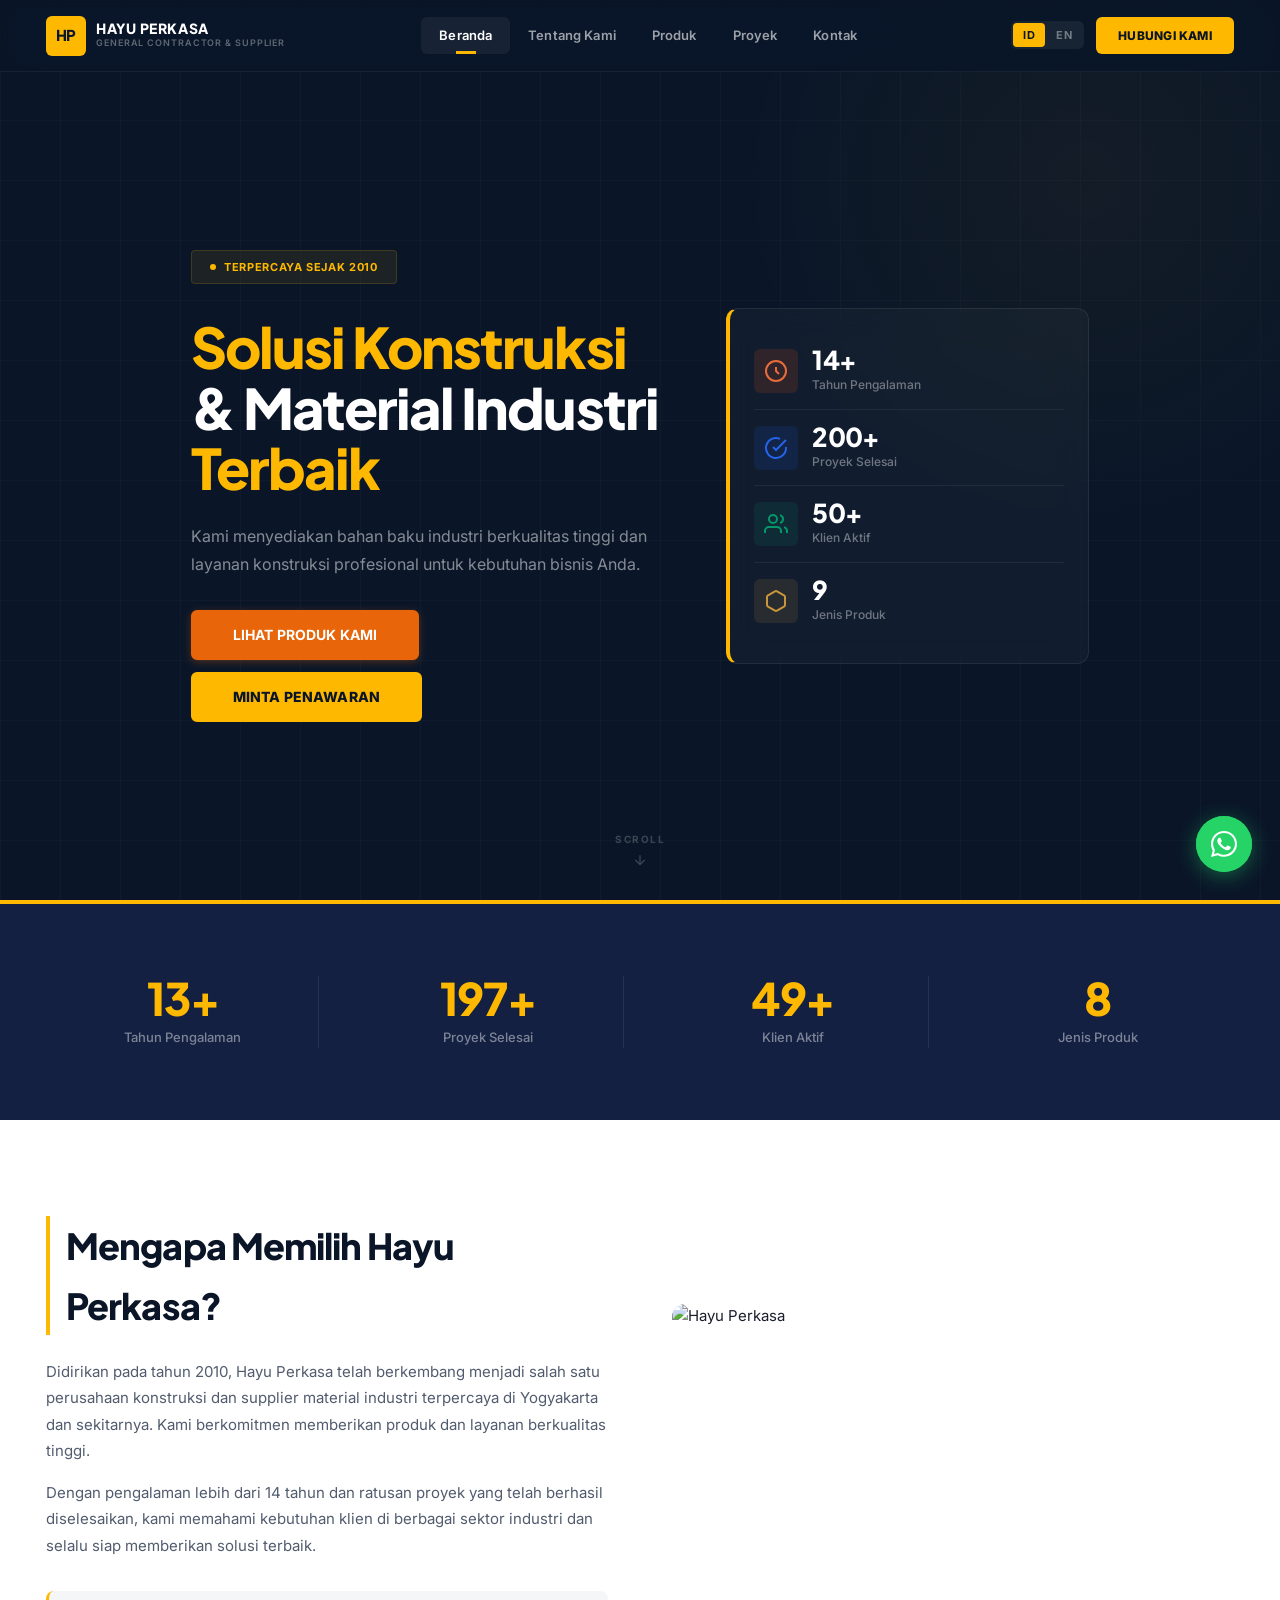
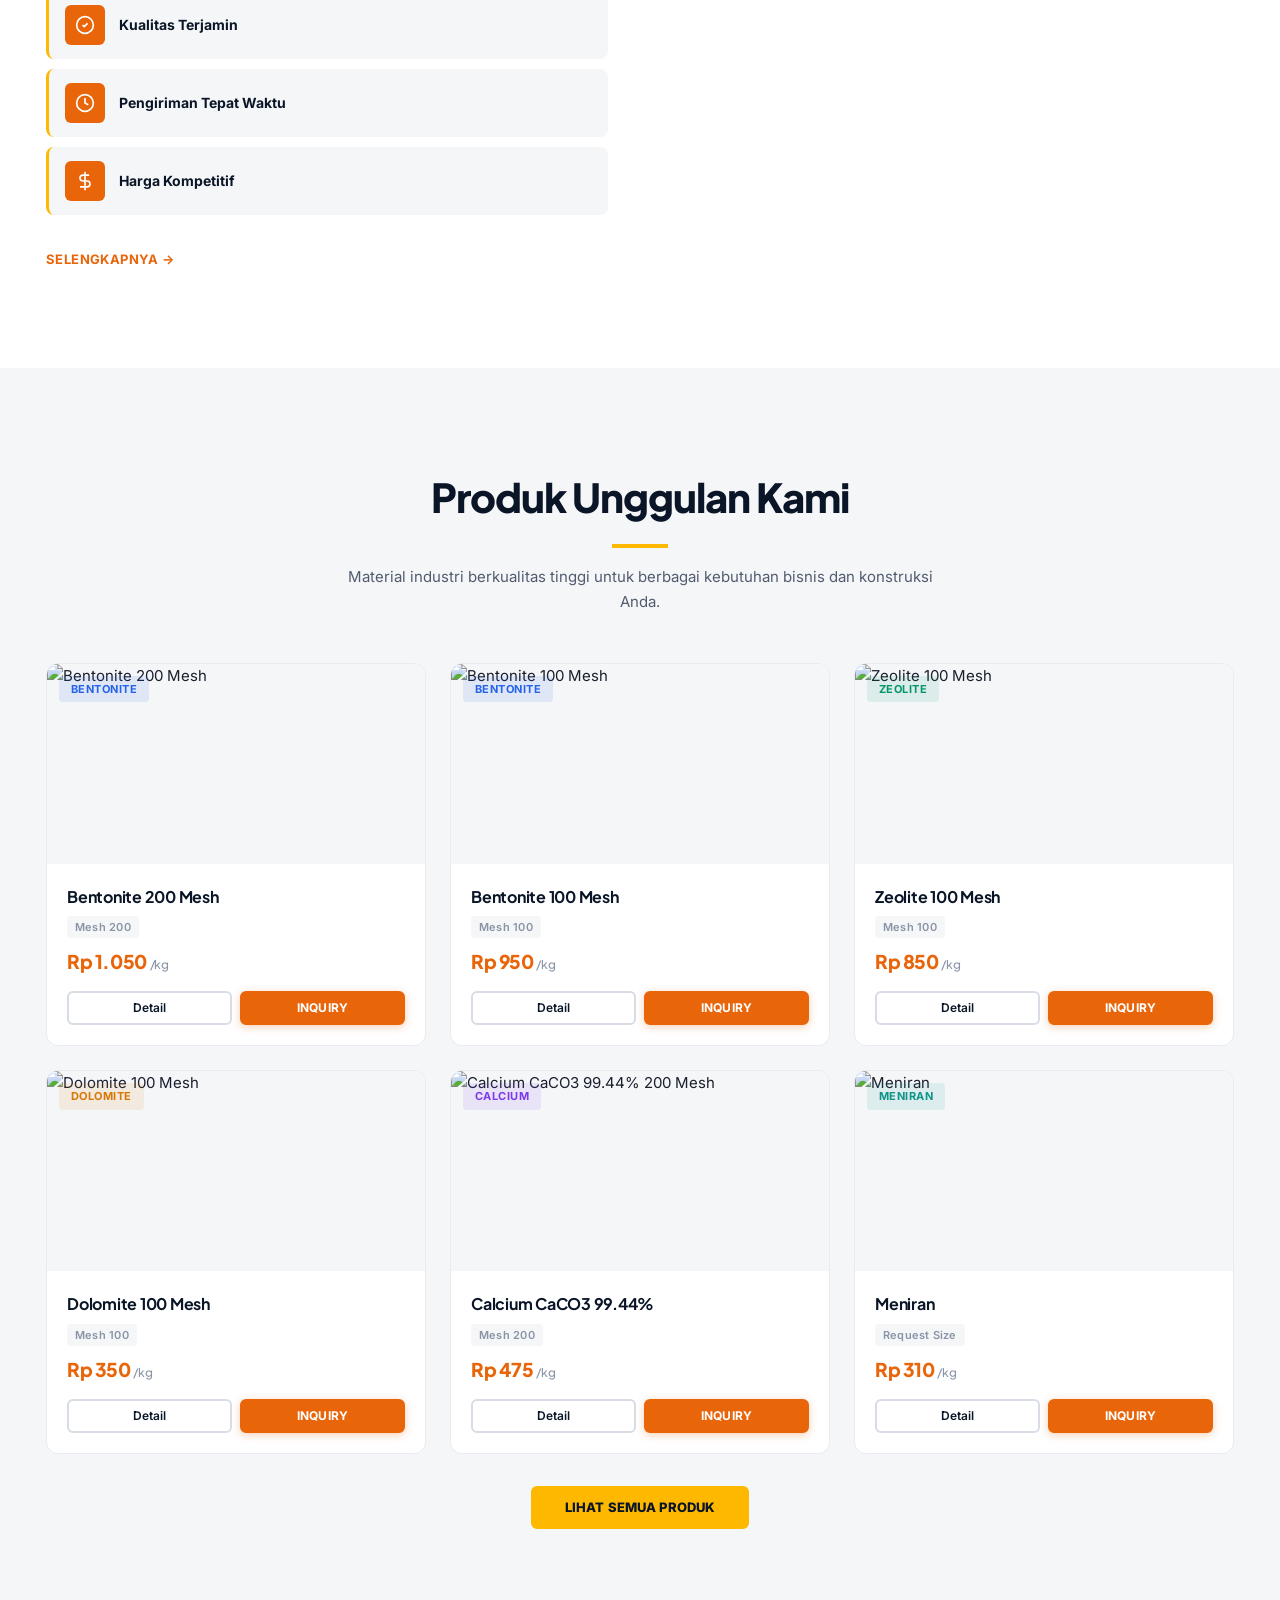
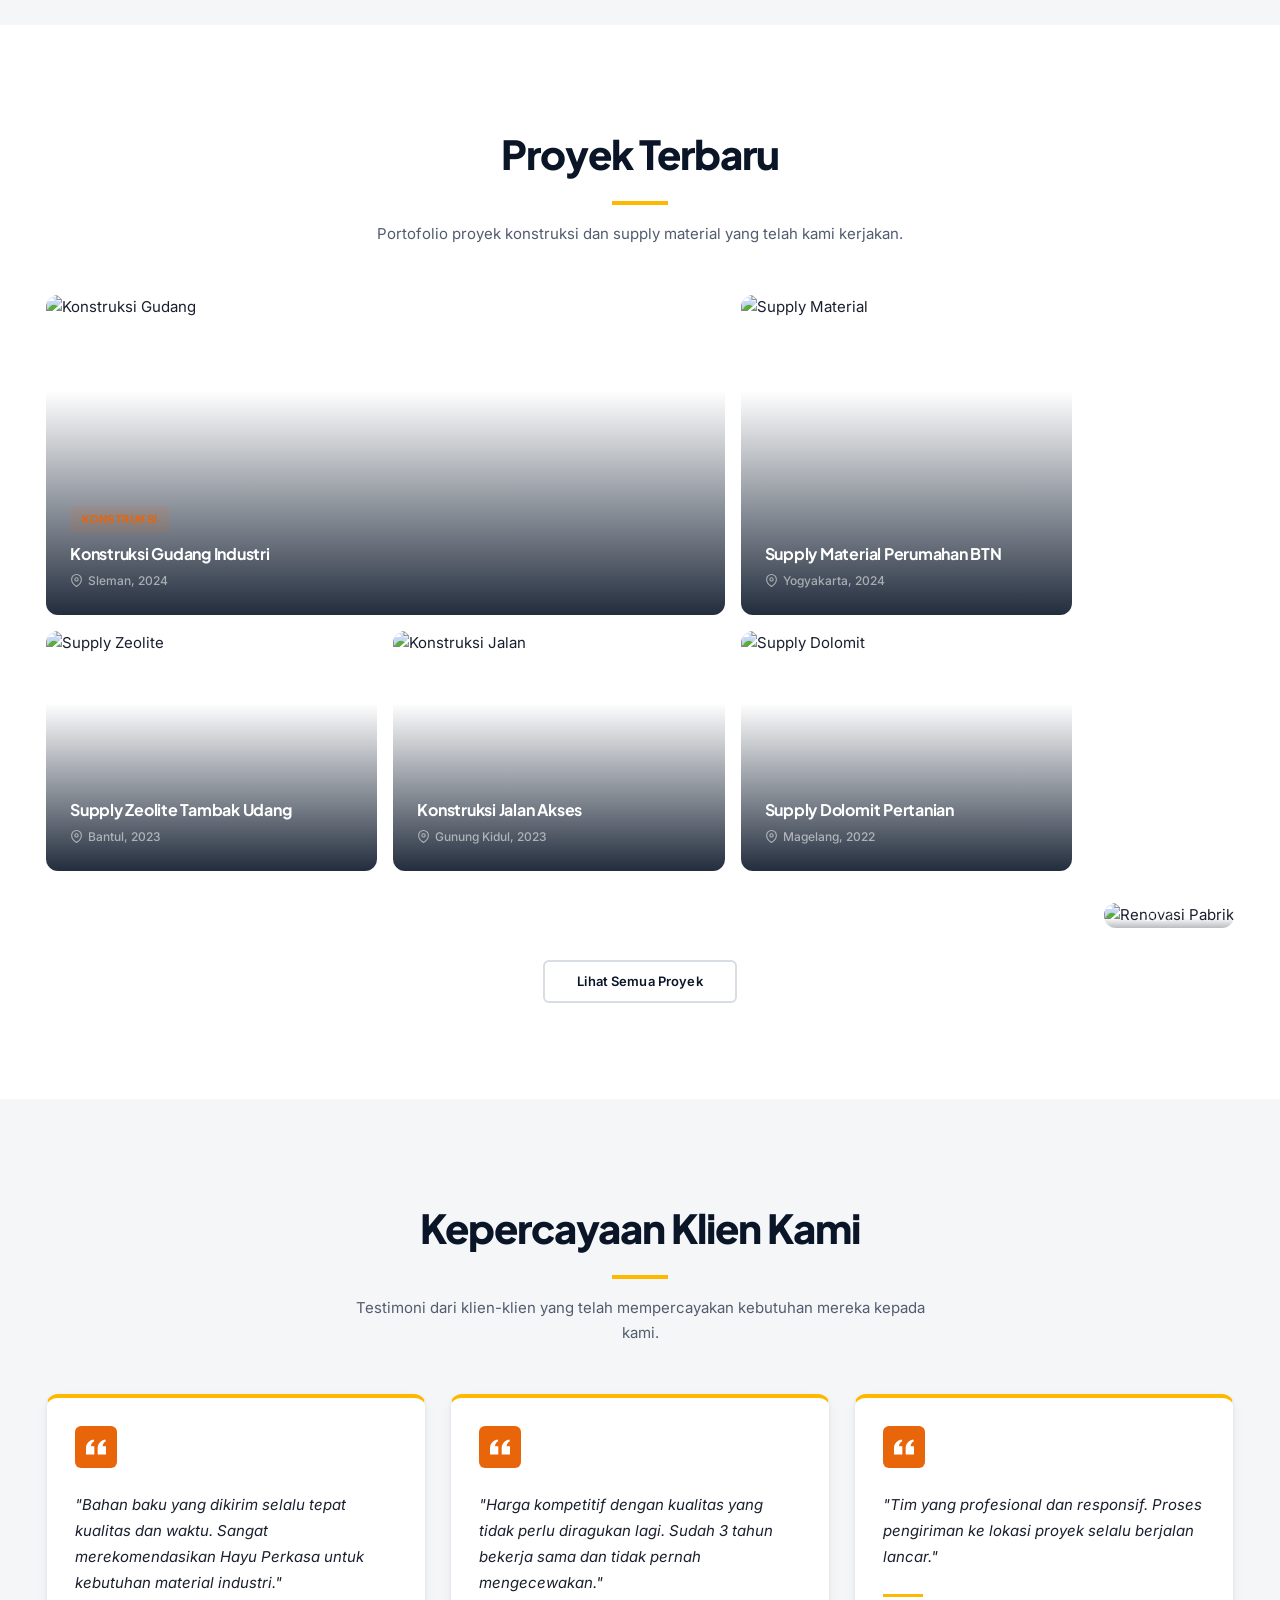
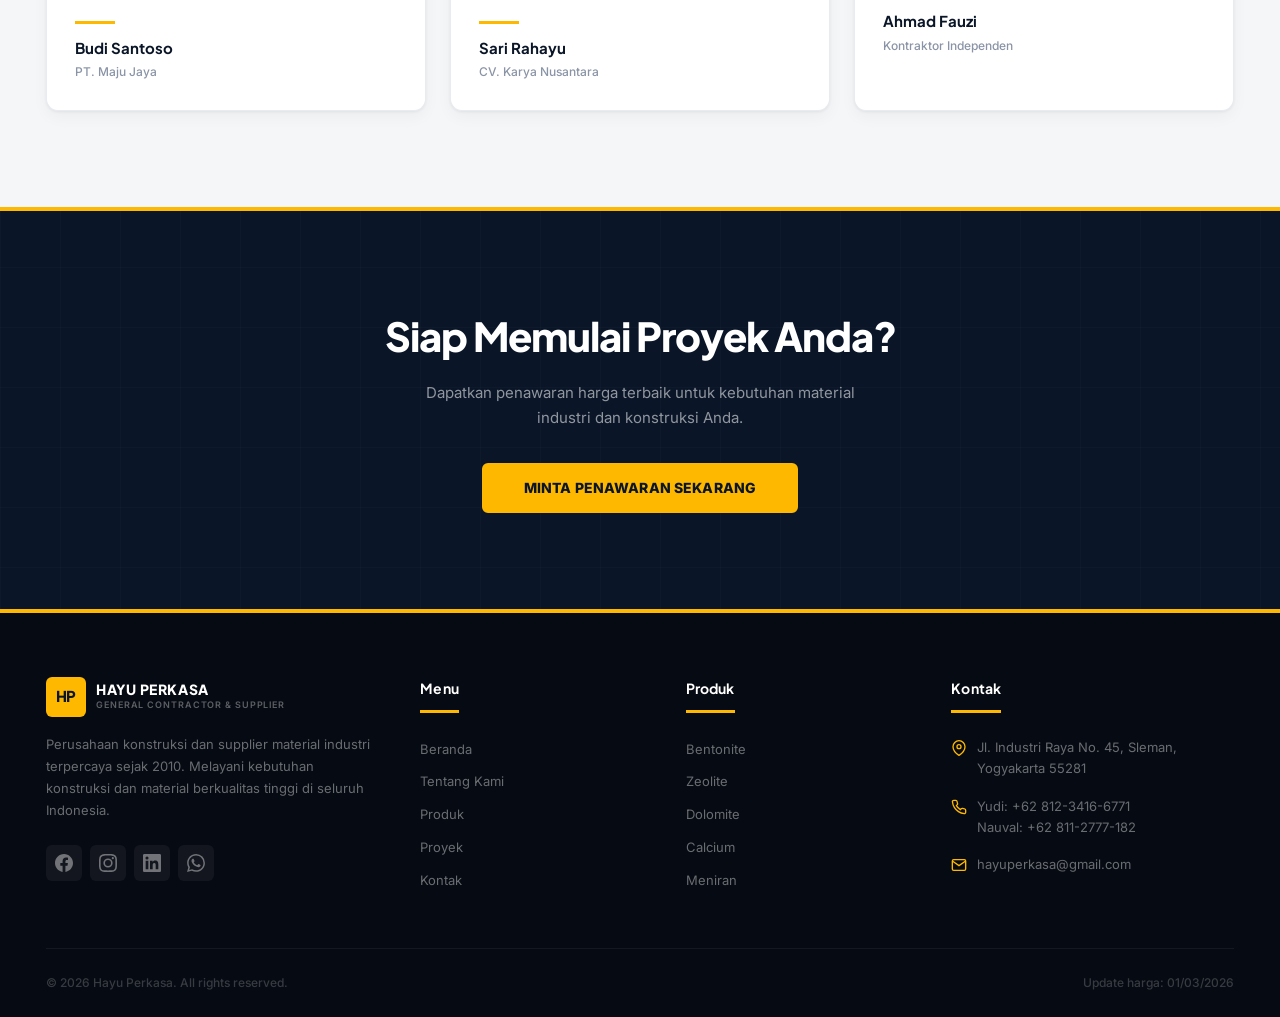
==== index.html @ 43988216 "design: Trakindo-level corporate v3.0 overhaul - CSS v3.0 complete rewrite with corporate gold accen" ====
<!DOCTYPE html>
<html lang="id">
<head>
  <meta charset="UTF-8">
  <meta name="viewport" content="width=device-width, initial-scale=1.0">
  <meta name="description" content="Hayu Perkasa — General Contractor & Supplier. Solusi konstruksi dan material industri terbaik di Yogyakarta.">
  <title>Hayu Perkasa — General Contractor & Supplier</title>
  <link rel="preconnect" href="https://fonts.googleapis.com">
  <link rel="preconnect" href="https://fonts.gstatic.com" crossorigin>
  <link href="https://fonts.googleapis.com/css2?family=Inter:wght@300;400;500;600;700&family=Plus+Jakarta+Sans:wght@500;600;700;800&display=swap" rel="stylesheet">
  <link rel="stylesheet" href="css/style.css">
</head>
<body>
  <!-- ===== NAVBAR ===== -->
  <nav class="navbar">
    <div class="container">
      <a href="index.html" class="navbar-brand">
        <div class="navbar-logo">HP</div>
        <div class="navbar-brand-text">
          <span class="navbar-brand-name">HAYU PERKASA</span>
          <span class="navbar-brand-tagline">General Contractor & Supplier</span>
        </div>
      </a>

      <div class="navbar-nav">
        <a href="index.html" class="active" data-id="Beranda" data-en="Home">Beranda</a>
        <a href="about.html" data-id="Tentang Kami" data-en="About Us">Tentang Kami</a>
        <a href="products.html" data-id="Produk" data-en="Products">Produk</a>
        <a href="projects.html" data-id="Proyek" data-en="Projects">Proyek</a>
        <a href="contact.html" data-id="Kontak" data-en="Contact">Kontak</a>
      </div>

      <div class="navbar-actions">
        <div class="lang-toggle">
          <button data-lang="id" class="active">ID</button>
          <button data-lang="en">EN</button>
        </div>
        <a href="contact.html" class="btn-cta-nav" data-id="Hubungi Kami" data-en="Contact Us">Hubungi Kami</a>
      </div>

      <button class="hamburger" aria-label="Toggle menu">
        <span></span><span></span><span></span>
      </button>
    </div>
  </nav>

  <!-- Mobile Nav -->
  <div class="mobile-nav">
    <a href="index.html" class="active">Beranda</a>
    <a href="about.html">Tentang Kami</a>
    <a href="products.html">Produk</a>
    <a href="projects.html">Proyek</a>
    <a href="contact.html">Kontak</a>
    <div class="mobile-nav-actions">
      <div class="lang-toggle">
        <button data-lang="id" class="active">ID</button>
        <button data-lang="en">EN</button>
      </div>
      <a href="contact.html" class="btn btn-primary btn-sm">Hubungi Kami</a>
    </div>
  </div>

  <!-- ===== HERO SECTION ===== -->
  <section class="hero-section">
    <div class="container">
      <div class="hero-content">
        <div class="hero-left">
          <div class="hero-badge reveal">
            <span class="pulse-dot"></span>
            <span data-id="Terpercaya Sejak 2010" data-en="Trusted Since 2010">Terpercaya Sejak 2010</span>
          </div>
          <h1 class="reveal">
            <span data-id="Solusi Konstruksi" data-en="Construction Solutions">Solusi Konstruksi</span><br>
            & Material Industri<br>
            <span data-id="Terbaik" data-en="The Best">Terbaik</span>
          </h1>
          <p class="hero-subtitle reveal" data-id="Kami menyediakan bahan baku industri berkualitas tinggi dan layanan konstruksi profesional untuk kebutuhan bisnis Anda." data-en="We provide high-quality industrial raw materials and professional construction services for your business needs.">
            Kami menyediakan bahan baku industri berkualitas tinggi dan layanan konstruksi profesional untuk kebutuhan bisnis Anda.
          </p>
          <div class="hero-buttons reveal">
            <a href="products.html" class="btn btn-primary btn-lg" data-id="Lihat Produk Kami" data-en="View Our Products">Lihat Produk Kami</a>
            <a href="contact.html" class="btn btn-gold btn-lg" data-id="Minta Penawaran" data-en="Request Quote">Minta Penawaran</a>
          </div>
        </div>
        <div class="hero-right reveal-right">
          <div class="hero-stats-card">
            <div class="stat-item">
              <div class="stat-icon" style="background:rgba(204,74,24,0.15);color:#E86D3A;">
                <svg width="24" height="24" fill="none" stroke="currentColor" stroke-width="2" viewBox="0 0 24 24"><path d="M12 8v4l3 3"/><circle cx="12" cy="12" r="10"/></svg>
              </div>
              <div>
                <div class="stat-number" data-target="14" data-suffix="+">0</div>
                <div class="stat-label" data-id="Tahun Pengalaman" data-en="Years Experience">Tahun Pengalaman</div>
              </div>
            </div>
            <div class="stat-item">
              <div class="stat-icon" style="background:rgba(37,99,235,0.12);color:#2563EB;">
                <svg width="24" height="24" fill="none" stroke="currentColor" stroke-width="2" viewBox="0 0 24 24"><path d="M22 11.08V12a10 10 0 1 1-5.93-9.14"/><path d="M22 4 12 14.01l-3-3"/></svg>
              </div>
              <div>
                <div class="stat-number" data-target="200" data-suffix="+">0</div>
                <div class="stat-label" data-id="Proyek Selesai" data-en="Projects Completed">Proyek Selesai</div>
              </div>
            </div>
            <div class="stat-item">
              <div class="stat-icon" style="background:rgba(5,150,105,0.12);color:#059669;">
                <svg width="24" height="24" fill="none" stroke="currentColor" stroke-width="2" viewBox="0 0 24 24"><path d="M17 21v-2a4 4 0 0 0-4-4H5a4 4 0 0 0-4 4v2"/><circle cx="9" cy="7" r="4"/><path d="M23 21v-2a4 4 0 0 0-3-3.87"/><path d="M16 3.13a4 4 0 0 1 0 7.75"/></svg>
              </div>
              <div>
                <div class="stat-number" data-target="50" data-suffix="+">0</div>
                <div class="stat-label" data-id="Klien Aktif" data-en="Active Clients">Klien Aktif</div>
              </div>
            </div>
            <div class="stat-item">
              <div class="stat-icon" style="background:rgba(200,151,58,0.12);color:#C8973A;">
                <svg width="24" height="24" fill="none" stroke="currentColor" stroke-width="2" viewBox="0 0 24 24"><path d="M21 16V8a2 2 0 0 0-1-1.73l-7-4a2 2 0 0 0-2 0l-7 4A2 2 0 0 0 3 8v8a2 2 0 0 0 1 1.73l7 4a2 2 0 0 0 2 0l7-4A2 2 0 0 0 21 16z"/></svg>
              </div>
              <div>
                <div class="stat-number" data-target="9" data-suffix="">0</div>
                <div class="stat-label" data-id="Jenis Produk" data-en="Product Types">Jenis Produk</div>
              </div>
            </div>
          </div>
        </div>
      </div>
    </div>
    <div class="scroll-indicator">
      <span>Scroll</span>
      <svg fill="none" stroke="currentColor" stroke-width="2" viewBox="0 0 24 24"><path d="M12 5v14M19 12l-7 7-7-7"/></svg>
    </div>
  </section>

  <!-- ===== STATS BAR ===== -->
  <section class="stats-bar">
    <div class="container">
      <div class="stats-grid">
        <div class="stat-block reveal">
          <div class="stat-number"><span data-target="14" data-suffix="+">0</span></div>
          <div class="stat-label" data-id="Tahun Pengalaman" data-en="Years of Experience">Tahun Pengalaman</div>
        </div>
        <div class="stat-block reveal">
          <div class="stat-number"><span data-target="200" data-suffix="+">0</span></div>
          <div class="stat-label" data-id="Proyek Selesai" data-en="Completed Projects">Proyek Selesai</div>
        </div>
        <div class="stat-block reveal">
          <div class="stat-number"><span data-target="50" data-suffix="+">0</span></div>
          <div class="stat-label" data-id="Klien Aktif" data-en="Active Clients">Klien Aktif</div>
        </div>
        <div class="stat-block reveal">
          <div class="stat-number"><span data-target="9" data-suffix="">0</span></div>
          <div class="stat-label" data-id="Jenis Produk" data-en="Product Types">Jenis Produk</div>
        </div>
      </div>
    </div>
  </section>

  <!-- ===== ABOUT SNIPPET ===== -->
  <section class="about-section section-padding">
    <div class="container">
      <div class="about-grid">
        <div class="about-content reveal-left">
          <h2 data-id="Mengapa Memilih Hayu Perkasa?" data-en="Why Choose Hayu Perkasa?">Mengapa Memilih Hayu Perkasa?</h2>
          <p data-id="Didirikan pada tahun 2010, Hayu Perkasa telah berkembang menjadi salah satu perusahaan konstruksi dan supplier material industri terpercaya di Yogyakarta dan sekitarnya. Kami berkomitmen memberikan produk dan layanan berkualitas tinggi." data-en="Founded in 2010, Hayu Perkasa has grown into one of the most trusted construction companies and industrial material suppliers in Yogyakarta and surrounding areas. We are committed to providing high-quality products and services.">
            Didirikan pada tahun 2010, Hayu Perkasa telah berkembang menjadi salah satu perusahaan konstruksi dan supplier material industri terpercaya di Yogyakarta dan sekitarnya. Kami berkomitmen memberikan produk dan layanan berkualitas tinggi.
          </p>
          <p data-id="Dengan pengalaman lebih dari 14 tahun dan ratusan proyek yang telah berhasil diselesaikan, kami memahami kebutuhan klien di berbagai sektor industri dan selalu siap memberikan solusi terbaik." data-en="With over 14 years of experience and hundreds of successfully completed projects, we understand client needs across various industrial sectors and are always ready to provide the best solutions.">
            Dengan pengalaman lebih dari 14 tahun dan ratusan proyek yang telah berhasil diselesaikan, kami memahami kebutuhan klien di berbagai sektor industri dan selalu siap memberikan solusi terbaik.
          </p>
          <div class="usp-list">
            <div class="usp-item">
              <div class="usp-icon">
                <svg width="20" height="20" fill="none" stroke="currentColor" stroke-width="2" viewBox="0 0 24 24"><path d="M9 12l2 2 4-4"/><circle cx="12" cy="12" r="10"/></svg>
              </div>
              <span class="usp-text" data-id="Kualitas Terjamin" data-en="Guaranteed Quality">Kualitas Terjamin</span>
            </div>
            <div class="usp-item">
              <div class="usp-icon">
                <svg width="20" height="20" fill="none" stroke="currentColor" stroke-width="2" viewBox="0 0 24 24"><circle cx="12" cy="12" r="10"/><path d="M12 6v6l4 2"/></svg>
              </div>
              <span class="usp-text" data-id="Pengiriman Tepat Waktu" data-en="On-Time Delivery">Pengiriman Tepat Waktu</span>
            </div>
            <div class="usp-item">
              <div class="usp-icon">
                <svg width="20" height="20" fill="none" stroke="currentColor" stroke-width="2" viewBox="0 0 24 24"><path d="M12 1v22M17 5H9.5a3.5 3.5 0 0 0 0 7h5a3.5 3.5 0 0 1 0 7H6"/></svg>
              </div>
              <span class="usp-text" data-id="Harga Kompetitif" data-en="Competitive Pricing">Harga Kompetitif</span>
            </div>
          </div>
          <a href="about.html" class="link-arrow" data-id="Selengkapnya →" data-en="Learn More →">Selengkapnya →</a>
        </div>
        <div class="about-image-wrapper reveal-right">
          <img src="https://picsum.photos/600/500?random=10" alt="Hayu Perkasa" loading="lazy">
        </div>
      </div>
    </div>
  </section>

  <!-- ===== PRODUCTS PREVIEW ===== -->
  <section class="section-padding" style="background:var(--color-off-white);">
    <div class="container">
      <div class="section-header reveal">
        <h2 data-id="Produk Unggulan Kami" data-en="Our Featured Products">Produk Unggulan Kami</h2>
        <p data-id="Material industri berkualitas tinggi untuk berbagai kebutuhan bisnis dan konstruksi Anda." data-en="High-quality industrial materials for your various business and construction needs.">Material industri berkualitas tinggi untuk berbagai kebutuhan bisnis dan konstruksi Anda.</p>
      </div>
      <div class="grid-3 stagger-children" id="product-preview-grid">
        <!-- Product 1 -->
        <div class="product-card">
          <div class="product-card-image">
            <img src="https://picsum.photos/400/300?random=21" alt="Bentonite 200 Mesh" loading="lazy">
            <div class="product-card-badge"><span class="badge badge-bentonite">Bentonite</span></div>
          </div>
          <div class="product-card-body">
            <h3 class="product-card-name">Bentonite 200 Mesh</h3>
            <span class="product-card-mesh">Mesh 200</span>
            <div class="product-card-price">Rp 1.050 <small>/kg</small></div>
            <div class="product-card-actions">
              <a href="products.html" class="btn btn-outline-dark btn-sm">Detail</a>
              <button class="btn btn-primary btn-sm" onclick="window.open('https://wa.me/6281234166771?text=Halo, saya tertarik dengan Bentonite 200 Mesh.','_blank')">Inquiry</button>
            </div>
          </div>
        </div>
        <!-- Product 2 -->
        <div class="product-card">
          <div class="product-card-image">
            <img src="https://picsum.photos/400/300?random=22" alt="Bentonite 100 Mesh" loading="lazy">
            <div class="product-card-badge"><span class="badge badge-bentonite">Bentonite</span></div>
          </div>
          <div class="product-card-body">
            <h3 class="product-card-name">Bentonite 100 Mesh</h3>
            <span class="product-card-mesh">Mesh 100</span>
            <div class="product-card-price">Rp 950 <small>/kg</small></div>
            <div class="product-card-actions">
              <a href="products.html" class="btn btn-outline-dark btn-sm">Detail</a>
              <button class="btn btn-primary btn-sm" onclick="window.open('https://wa.me/6281234166771?text=Halo, saya tertarik dengan Bentonite 100 Mesh.','_blank')">Inquiry</button>
            </div>
          </div>
        </div>
        <!-- Product 3 -->
        <div class="product-card">
          <div class="product-card-image">
            <img src="https://picsum.photos/400/300?random=23" alt="Zeolite 100 Mesh" loading="lazy">
            <div class="product-card-badge"><span class="badge badge-zeolite">Zeolite</span></div>
          </div>
          <div class="product-card-body">
            <h3 class="product-card-name">Zeolite 100 Mesh</h3>
            <span class="product-card-mesh">Mesh 100</span>
            <div class="product-card-price">Rp 850 <small>/kg</small></div>
            <div class="product-card-actions">
              <a href="products.html" class="btn btn-outline-dark btn-sm">Detail</a>
              <button class="btn btn-primary btn-sm" onclick="window.open('https://wa.me/6281234166771?text=Halo, saya tertarik dengan Zeolite 100 Mesh.','_blank')">Inquiry</button>
            </div>
          </div>
        </div>
        <!-- Product 4 -->
        <div class="product-card">
          <div class="product-card-image">
            <img src="https://picsum.photos/400/300?random=24" alt="Dolomite 100 Mesh" loading="lazy">
            <div class="product-card-badge"><span class="badge badge-dolomite">Dolomite</span></div>
          </div>
          <div class="product-card-body">
            <h3 class="product-card-name">Dolomite 100 Mesh</h3>
            <span class="product-card-mesh">Mesh 100</span>
            <div class="product-card-price">Rp 350 <small>/kg</small></div>
            <div class="product-card-actions">
              <a href="products.html" class="btn btn-outline-dark btn-sm">Detail</a>
              <button class="btn btn-primary btn-sm" onclick="window.open('https://wa.me/6281234166771?text=Halo, saya tertarik dengan Dolomite 100 Mesh.','_blank')">Inquiry</button>
            </div>
          </div>
        </div>
        <!-- Product 5 -->
        <div class="product-card">
          <div class="product-card-image">
            <img src="https://picsum.photos/400/300?random=25" alt="Calcium CaCO3 99.44% 200 Mesh" loading="lazy">
            <div class="product-card-badge"><span class="badge badge-calcium">Calcium</span></div>
          </div>
          <div class="product-card-body">
            <h3 class="product-card-name">Calcium CaCO3 99.44%</h3>
            <span class="product-card-mesh">Mesh 200</span>
            <div class="product-card-price">Rp 475 <small>/kg</small></div>
            <div class="product-card-actions">
              <a href="products.html" class="btn btn-outline-dark btn-sm">Detail</a>
              <button class="btn btn-primary btn-sm" onclick="window.open('https://wa.me/6281234166771?text=Halo, saya tertarik dengan Calcium CaCO3 200 Mesh.','_blank')">Inquiry</button>
            </div>
          </div>
        </div>
        <!-- Product 6 -->
        <div class="product-card">
          <div class="product-card-image">
            <img src="https://picsum.photos/400/300?random=26" alt="Meniran" loading="lazy">
            <div class="product-card-badge"><span class="badge badge-meniran">Meniran</span></div>
          </div>
          <div class="product-card-body">
            <h3 class="product-card-name">Meniran</h3>
            <span class="product-card-mesh">Request Size</span>
            <div class="product-card-price">Rp 310 <small>/kg</small></div>
            <div class="product-card-actions">
              <a href="products.html" class="btn btn-outline-dark btn-sm">Detail</a>
              <button class="btn btn-primary btn-sm" onclick="window.open('https://wa.me/6281234166771?text=Halo, saya tertarik dengan Meniran.','_blank')">Inquiry</button>
            </div>
          </div>
        </div>
      </div>
      <div style="text-align:center;margin-top:var(--space-xl);">
        <a href="products.html" class="btn btn-gold" data-id="Lihat Semua Produk" data-en="View All Products">Lihat Semua Produk</a>
      </div>
    </div>
  </section>

  <!-- ===== PROJECTS GALLERY ===== -->
  <section class="section-padding">
    <div class="container">
      <div class="section-header reveal">
        <h2 data-id="Proyek Terbaru" data-en="Recent Projects">Proyek Terbaru</h2>
        <p data-id="Portofolio proyek konstruksi dan supply material yang telah kami kerjakan." data-en="Portfolio of construction and material supply projects we have completed.">Portofolio proyek konstruksi dan supply material yang telah kami kerjakan.</p>
      </div>
      <div class="projects-preview-grid stagger-children">
        <div class="project-card" style="grid-area:a;">
          <img src="https://picsum.photos/800/600?random=31" alt="Konstruksi Gudang" loading="lazy">
          <div class="project-overlay">
            <span class="badge badge-konstruksi" style="margin-bottom:8px;width:fit-content;">Konstruksi</span>
            <h3>Konstruksi Gudang Industri</h3>
            <div class="project-meta">
              <svg fill="none" stroke="currentColor" stroke-width="2" viewBox="0 0 24 24"><path d="M21 10c0 7-9 13-9 13s-9-6-9-13a9 9 0 0 1 18 0z"/><circle cx="12" cy="10" r="3"/></svg>
              Sleman, 2024
            </div>
          </div>
        </div>
        <div class="project-card" style="grid-area:b;">
          <img src="https://picsum.photos/400/300?random=32" alt="Supply Material" loading="lazy">
          <div class="project-overlay">
            <h3>Supply Material Perumahan BTN</h3>
            <div class="project-meta">
              <svg fill="none" stroke="currentColor" stroke-width="2" viewBox="0 0 24 24"><path d="M21 10c0 7-9 13-9 13s-9-6-9-13a9 9 0 0 1 18 0z"/><circle cx="12" cy="10" r="3"/></svg>
              Yogyakarta, 2024
            </div>
          </div>
        </div>
        <div class="project-card" style="grid-area:c;">
          <img src="https://picsum.photos/400/300?random=33" alt="Renovasi Pabrik" loading="lazy">
          <div class="project-overlay">
            <h3>Renovasi Pabrik Pengolahan</h3>
            <div class="project-meta">
              <svg fill="none" stroke="currentColor" stroke-width="2" viewBox="0 0 24 24"><path d="M21 10c0 7-9 13-9 13s-9-6-9-13a9 9 0 0 1 18 0z"/><circle cx="12" cy="10" r="3"/></svg>
              Klaten, 2023
            </div>
          </div>
        </div>
        <div class="project-card" style="grid-area:d;">
          <img src="https://picsum.photos/400/300?random=34" alt="Supply Zeolite" loading="lazy">
          <div class="project-overlay">
            <h3>Supply Zeolite Tambak Udang</h3>
            <div class="project-meta">
              <svg fill="none" stroke="currentColor" stroke-width="2" viewBox="0 0 24 24"><path d="M21 10c0 7-9 13-9 13s-9-6-9-13a9 9 0 0 1 18 0z"/><circle cx="12" cy="10" r="3"/></svg>
              Bantul, 2023
            </div>
          </div>
        </div>
        <div class="project-card" style="grid-area:e;">
          <img src="https://picsum.photos/400/300?random=35" alt="Konstruksi Jalan" loading="lazy">
          <div class="project-overlay">
            <h3>Konstruksi Jalan Akses</h3>
            <div class="project-meta">
              <svg fill="none" stroke="currentColor" stroke-width="2" viewBox="0 0 24 24"><path d="M21 10c0 7-9 13-9 13s-9-6-9-13a9 9 0 0 1 18 0z"/><circle cx="12" cy="10" r="3"/></svg>
              Gunung Kidul, 2023
            </div>
          </div>
        </div>
        <div class="project-card" style="grid-area:f;">
          <img src="https://picsum.photos/400/300?random=36" alt="Supply Dolomit" loading="lazy">
          <div class="project-overlay">
            <h3>Supply Dolomit Pertanian</h3>
            <div class="project-meta">
              <svg fill="none" stroke="currentColor" stroke-width="2" viewBox="0 0 24 24"><path d="M21 10c0 7-9 13-9 13s-9-6-9-13a9 9 0 0 1 18 0z"/><circle cx="12" cy="10" r="3"/></svg>
              Magelang, 2022
            </div>
          </div>
        </div>
      </div>
      <div style="text-align:center;margin-top:var(--space-xl);">
        <a href="projects.html" class="btn btn-outline-dark" data-id="Lihat Semua Proyek" data-en="View All Projects">Lihat Semua Proyek</a>
      </div>
    </div>
  </section>

  <!-- ===== TESTIMONIALS ===== -->
  <section class="testimonials-section">
    <div class="container">
      <div class="section-header reveal">
        <h2 data-id="Kepercayaan Klien Kami" data-en="Our Client Trust">Kepercayaan Klien Kami</h2>
        <p data-id="Testimoni dari klien-klien yang telah mempercayakan kebutuhan mereka kepada kami." data-en="Testimonials from clients who have entrusted their needs to us.">Testimoni dari klien-klien yang telah mempercayakan kebutuhan mereka kepada kami.</p>
      </div>
      <div class="grid-3 stagger-children">
        <div class="testimonial-card">
          <div class="testimonial-quote-icon">
            <svg width="20" height="20" fill="currentColor" viewBox="0 0 24 24"><path d="M14.017 21v-7.391c0-5.704 3.731-9.57 8.983-10.609l.995 2.151c-2.432.917-3.995 3.638-3.995 5.849h4v10h-9.983zm-14.017 0v-7.391c0-5.704 3.748-9.57 9-10.609l.996 2.151c-2.433.917-3.996 3.638-3.996 5.849h3.983v10h-9.983z"/></svg>
          </div>
          <p class="testimonial-text">"Bahan baku yang dikirim selalu tepat kualitas dan waktu. Sangat merekomendasikan Hayu Perkasa untuk kebutuhan material industri."</p>
          <div class="testimonial-divider"></div>
          <div class="testimonial-author">Budi Santoso</div>
          <div class="testimonial-company">PT. Maju Jaya</div>
        </div>
        <div class="testimonial-card">
          <div class="testimonial-quote-icon">
            <svg width="20" height="20" fill="currentColor" viewBox="0 0 24 24"><path d="M14.017 21v-7.391c0-5.704 3.731-9.57 8.983-10.609l.995 2.151c-2.432.917-3.995 3.638-3.995 5.849h4v10h-9.983zm-14.017 0v-7.391c0-5.704 3.748-9.57 9-10.609l.996 2.151c-2.433.917-3.996 3.638-3.996 5.849h3.983v10h-9.983z"/></svg>
          </div>
          <p class="testimonial-text">"Harga kompetitif dengan kualitas yang tidak perlu diragukan lagi. Sudah 3 tahun bekerja sama dan tidak pernah mengecewakan."</p>
          <div class="testimonial-divider"></div>
          <div class="testimonial-author">Sari Rahayu</div>
          <div class="testimonial-company">CV. Karya Nusantara</div>
        </div>
        <div class="testimonial-card">
          <div class="testimonial-quote-icon">
            <svg width="20" height="20" fill="currentColor" viewBox="0 0 24 24"><path d="M14.017 21v-7.391c0-5.704 3.731-9.57 8.983-10.609l.995 2.151c-2.432.917-3.995 3.638-3.995 5.849h4v10h-9.983zm-14.017 0v-7.391c0-5.704 3.748-9.57 9-10.609l.996 2.151c-2.433.917-3.996 3.638-3.996 5.849h3.983v10h-9.983z"/></svg>
          </div>
          <p class="testimonial-text">"Tim yang profesional dan responsif. Proses pengiriman ke lokasi proyek selalu berjalan lancar."</p>
          <div class="testimonial-divider"></div>
          <div class="testimonial-author">Ahmad Fauzi</div>
          <div class="testimonial-company">Kontraktor Independen</div>
        </div>
      </div>
    </div>
  </section>

  <!-- ===== CTA BANNER ===== -->
  <section class="cta-banner">
    <div class="container">
      <div class="cta-banner-content reveal">
        <h2 data-id="Siap Memulai Proyek Anda?" data-en="Ready to Start Your Project?">Siap Memulai Proyek Anda?</h2>
        <p data-id="Dapatkan penawaran harga terbaik untuk kebutuhan material industri dan konstruksi Anda." data-en="Get the best price quotes for your industrial material and construction needs.">Dapatkan penawaran harga terbaik untuk kebutuhan material industri dan konstruksi Anda.</p>
        <a href="contact.html" class="btn btn-gold btn-lg" data-id="Minta Penawaran Sekarang" data-en="Request Quote Now">Minta Penawaran Sekarang</a>
      </div>
    </div>
  </section>

  <!-- ===== FOOTER ===== -->
  <footer class="footer">
    <div class="container">
      <div class="footer-grid">
        <div class="footer-col">
          <a href="index.html" class="navbar-brand" style="margin-bottom:8px;">
            <div class="navbar-logo">HP</div>
            <div class="navbar-brand-text">
              <span class="navbar-brand-name">HAYU PERKASA</span>
              <span class="navbar-brand-tagline">General Contractor & Supplier</span>
            </div>
          </a>
          <p class="footer-brand-desc" data-id="Perusahaan konstruksi dan supplier material industri terpercaya sejak 2010. Melayani kebutuhan konstruksi dan material berkualitas tinggi di seluruh Indonesia." data-en="Trusted construction company and industrial material supplier since 2010. Serving high-quality construction and material needs across Indonesia.">
            Perusahaan konstruksi dan supplier material industri terpercaya sejak 2010. Melayani kebutuhan konstruksi dan material berkualitas tinggi di seluruh Indonesia.
          </p>
          <div class="footer-social">
            <a href="#" aria-label="Facebook">
              <svg width="18" height="18" fill="currentColor" viewBox="0 0 24 24"><path d="M24 12.073c0-6.627-5.373-12-12-12s-12 5.373-12 12c0 5.99 4.388 10.954 10.125 11.854v-8.385H7.078v-3.47h3.047V9.43c0-3.007 1.792-4.669 4.533-4.669 1.312 0 2.686.235 2.686.235v2.953H15.83c-1.491 0-1.956.925-1.956 1.874v2.25h3.328l-.532 3.47h-2.796v8.385C19.612 23.027 24 18.062 24 12.073z"/></svg>
            </a>
            <a href="#" aria-label="Instagram">
              <svg width="18" height="18" fill="currentColor" viewBox="0 0 24 24"><path d="M12 2.163c3.204 0 3.584.012 4.85.07 3.252.148 4.771 1.691 4.919 4.919.058 1.265.069 1.645.069 4.849 0 3.205-.012 3.584-.069 4.849-.149 3.225-1.664 4.771-4.919 4.919-1.266.058-1.644.07-4.85.07-3.204 0-3.584-.012-4.849-.07-3.26-.149-4.771-1.699-4.919-4.92-.058-1.265-.07-1.644-.07-4.849 0-3.204.013-3.583.07-4.849.149-3.227 1.664-4.771 4.919-4.919 1.266-.057 1.645-.069 4.849-.069zM12 0C8.741 0 8.333.014 7.053.072 2.695.272.273 2.69.073 7.052.014 8.333 0 8.741 0 12c0 3.259.014 3.668.072 4.948.2 4.358 2.618 6.78 6.98 6.98C8.333 23.986 8.741 24 12 24c3.259 0 3.668-.014 4.948-.072 4.354-.2 6.782-2.618 6.979-6.98.059-1.28.073-1.689.073-4.948 0-3.259-.014-3.667-.072-4.947-.196-4.354-2.617-6.78-6.979-6.98C15.668.014 15.259 0 12 0zm0 5.838a6.162 6.162 0 100 12.324 6.162 6.162 0 000-12.324zM12 16a4 4 0 110-8 4 4 0 010 8zm6.406-11.845a1.44 1.44 0 100 2.881 1.44 1.44 0 000-2.881z"/></svg>
            </a>
            <a href="#" aria-label="LinkedIn">
              <svg width="18" height="18" fill="currentColor" viewBox="0 0 24 24"><path d="M20.447 20.452h-3.554v-5.569c0-1.328-.027-3.037-1.852-3.037-1.853 0-2.136 1.445-2.136 2.939v5.667H9.351V9h3.414v1.561h.046c.477-.9 1.637-1.85 3.37-1.85 3.601 0 4.267 2.37 4.267 5.455v6.286zM5.337 7.433a2.062 2.062 0 01-2.063-2.065 2.064 2.064 0 112.063 2.065zm1.782 13.019H3.555V9h3.564v11.452zM22.225 0H1.771C.792 0 0 .774 0 1.729v20.542C0 23.227.792 24 1.771 24h20.451C23.2 24 24 23.227 24 22.271V1.729C24 .774 23.2 0 22.222 0h.003z"/></svg>
            </a>
            <a href="https://wa.me/6281234166771" target="_blank" rel="noopener noreferrer" aria-label="WhatsApp">
              <svg width="18" height="18" fill="currentColor" viewBox="0 0 24 24"><path d="M17.472 14.382c-.297-.149-1.758-.867-2.03-.967-.273-.099-.471-.148-.67.15-.197.297-.767.966-.94 1.164-.173.199-.347.223-.644.075-.297-.15-1.255-.463-2.39-1.475-.883-.788-1.48-1.761-1.653-2.059-.173-.297-.018-.458.13-.606.134-.133.298-.347.446-.52.149-.174.198-.298.298-.497.099-.198.05-.371-.025-.52-.075-.149-.669-1.612-.916-2.207-.242-.579-.487-.5-.669-.51-.173-.008-.371-.01-.57-.01-.198 0-.52.074-.792.372-.272.297-1.04 1.016-1.04 2.479 0 1.462 1.065 2.875 1.213 3.074.149.198 2.096 3.2 5.077 4.487.709.306 1.262.489 1.694.625.712.227 1.36.195 1.871.118.571-.085 1.758-.719 2.006-1.413.248-.694.248-1.289.173-1.413-.074-.124-.272-.198-.57-.347m-5.421 7.403h-.004a9.87 9.87 0 01-5.031-1.378l-.361-.214-3.741.982.998-3.648-.235-.374a9.86 9.86 0 01-1.51-5.26c.001-5.45 4.436-9.884 9.888-9.884 2.64 0 5.122 1.03 6.988 2.898a9.825 9.825 0 012.893 6.994c-.003 5.45-4.437 9.884-9.885 9.884m8.413-18.297A11.815 11.815 0 0012.05 0C5.495 0 .16 5.335.157 11.892c0 2.096.547 4.142 1.588 5.945L.057 24l6.305-1.654a11.882 11.882 0 005.683 1.448h.005c6.554 0 11.89-5.335 11.893-11.893a11.821 11.821 0 00-3.48-8.413z"/></svg>
            </a>
          </div>
        </div>
        <div class="footer-col">
          <h4 data-id="Menu" data-en="Menu">Menu</h4>
          <ul class="footer-links">
            <li><a href="index.html" data-id="Beranda" data-en="Home">Beranda</a></li>
            <li><a href="about.html" data-id="Tentang Kami" data-en="About Us">Tentang Kami</a></li>
            <li><a href="products.html" data-id="Produk" data-en="Products">Produk</a></li>
            <li><a href="projects.html" data-id="Proyek" data-en="Projects">Proyek</a></li>
            <li><a href="contact.html" data-id="Kontak" data-en="Contact">Kontak</a></li>
          </ul>
        </div>
        <div class="footer-col">
          <h4 data-id="Produk" data-en="Products">Produk</h4>
          <ul class="footer-links">
            <li><a href="products.html">Bentonite</a></li>
            <li><a href="products.html">Zeolite</a></li>
            <li><a href="products.html">Dolomite</a></li>
            <li><a href="products.html">Calcium</a></li>
            <li><a href="products.html">Meniran</a></li>
          </ul>
        </div>
        <div class="footer-col">
          <h4 data-id="Kontak" data-en="Contact">Kontak</h4>
          <div class="footer-contact-item">
            <svg fill="none" stroke="currentColor" stroke-width="2" viewBox="0 0 24 24"><path d="M21 10c0 7-9 13-9 13s-9-6-9-13a9 9 0 0 1 18 0z"/><circle cx="12" cy="10" r="3"/></svg>
            <span>Jl. Industri Raya No. 45, Sleman, Yogyakarta 55281</span>
          </div>
          <div class="footer-contact-item">
            <svg fill="none" stroke="currentColor" stroke-width="2" viewBox="0 0 24 24"><path d="M22 16.92v3a2 2 0 0 1-2.18 2 19.79 19.79 0 0 1-8.63-3.07 19.5 19.5 0 0 1-6-6 19.79 19.79 0 0 1-3.07-8.67A2 2 0 0 1 4.11 2h3a2 2 0 0 1 2 1.72c.127.96.361 1.903.7 2.81a2 2 0 0 1-.45 2.11L8.09 9.91a16 16 0 0 0 6 6l1.27-1.27a2 2 0 0 1 2.11-.45c.907.339 1.85.573 2.81.7A2 2 0 0 1 22 16.92z"/></svg>
            <span>Yudi: +62 812-3416-6771<br>Nauval: +62 811-2777-182</span>
          </div>
          <div class="footer-contact-item">
            <svg fill="none" stroke="currentColor" stroke-width="2" viewBox="0 0 24 24"><path d="M4 4h16c1.1 0 2 .9 2 2v12c0 1.1-.9 2-2 2H4c-1.1 0-2-.9-2-2V6c0-1.1.9-2 2-2z"/><path d="M22 6l-10 7L2 6"/></svg>
            <span>hayuperkasa@gmail.com</span>
          </div>
        </div>
      </div>
      <div class="footer-bottom">
        <span>&copy; 2026 Hayu Perkasa. All rights reserved.</span>
        <span data-id="Update harga: 01/03/2026" data-en="Price update: 01/03/2026">Update harga: 01/03/2026</span>
      </div>
    </div>
  </footer>

  <script src="js/components.js"></script>
  <style>
    /* Projects preview masonry grid */
    .projects-preview-grid {
      display: grid;
      grid-template-columns: repeat(3, 1fr);
      grid-template-rows: 320px 240px;
      gap: 16px;
      grid-template-areas:
        "a a b"
        "d e f";
    }
    .projects-preview-grid .project-card { min-height: 0; }
    .projects-preview-grid .project-card:nth-child(3) { grid-area: b; }
    .projects-preview-grid .project-card:nth-child(4) { grid-area: d; }
    .projects-preview-grid .project-card:nth-child(5) { grid-area: e; }
    .projects-preview-grid .project-card:nth-child(6) { grid-area: f; }

    @media (max-width: 768px) {
      .projects-preview-grid {
        grid-template-columns: 1fr;
        grid-template-rows: auto;
        grid-template-areas: none;
      }
      .projects-preview-grid .project-card {
        grid-area: auto !important;
        height: 260px;
      }
    }

    @media (max-width: 1024px) and (min-width: 769px) {
      .projects-preview-grid {
        grid-template-columns: repeat(2, 1fr);
        grid-template-rows: 280px 240px 240px;
        grid-template-areas:
          "a a"
          "b d"
          "e f";
      }
    }
  </style>
</body>
</html>
---- css/style.css ----
/* ============================================
   HAYU PERKASA — Premium Corporate v3.0
   Inspired by Trakindo-level professionalism
   Fonts: Plus Jakarta Sans + Inter
   ============================================ */

:root {
  --color-primary: #0A1628;
  --color-primary-rgb: 10, 22, 40;
  --color-secondary: #132042;
  --color-accent: #E8650A;
  --color-accent-light: #FF8A33;
  --color-accent-hover: #CC5500;
  --color-accent-rgb: 232, 101, 10;
  --color-gold: #FFB800;
  --color-gold-dark: #D49A00;
  --color-gold-rgb: 255, 184, 0;
  --color-off-white: #F5F6F8;
  --color-cream: #FAFBFC;
  --color-white: #FFFFFF;
  --color-dark: #060A12;
  --color-text: #1A1F2E;
  --color-text-light: #525C6F;
  --color-text-muted: #8A94A6;
  --color-border: #D8DCE4;
  --color-border-light: #E8EBF0;
  --color-success: #10B981;
  --color-wa-green: #25D366;

  --color-cat-bentonite: #2563EB;
  --color-cat-zeolite: #059669;
  --color-cat-dolomite: #D97706;
  --color-cat-calcium: #7C3AED;
  --color-cat-meniran: #0D9488;

  --font-heading: 'Plus Jakarta Sans', sans-serif;
  --font-body: 'Inter', sans-serif;

  --space-xs: 4px;
  --space-sm: 8px;
  --space-md: 16px;
  --space-lg: 24px;
  --space-xl: 32px;
  --space-2xl: 48px;
  --space-3xl: 64px;
  --space-4xl: 96px;

  --radius-xs: 4px;
  --radius-sm: 6px;
  --radius-md: 8px;
  --radius-lg: 12px;
  --radius-xl: 16px;
  --radius-2xl: 20px;
  --radius-full: 9999px;

  --shadow-xs: 0 1px 2px rgba(0,0,0,0.05);
  --shadow-sm: 0 1px 3px rgba(0,0,0,0.08), 0 1px 2px rgba(0,0,0,0.06);
  --shadow-md: 0 4px 8px -1px rgba(0,0,0,0.08), 0 2px 4px -2px rgba(0,0,0,0.06);
  --shadow-lg: 0 10px 20px -3px rgba(0,0,0,0.1), 0 4px 8px rgba(0,0,0,0.05);
  --shadow-xl: 0 20px 40px -5px rgba(0,0,0,0.12), 0 8px 16px rgba(0,0,0,0.06);
  --shadow-2xl: 0 30px 60px -12px rgba(0,0,0,0.2);
  --shadow-card: 0 1px 3px rgba(0,0,0,0.06), 0 6px 16px rgba(0,0,0,0.04);
  --shadow-card-hover: 0 12px 40px rgba(0,0,0,0.12), 0 4px 12px rgba(0,0,0,0.06);
  --shadow-navbar: 0 2px 20px rgba(0,0,0,0.12);

  --transition: all 0.3s cubic-bezier(0.4, 0, 0.2, 1);
  --transition-fast: all 0.15s cubic-bezier(0.4, 0, 0.2, 1);
  --transition-slow: all 0.5s cubic-bezier(0.25, 0.1, 0, 1);

  --container-max: 1260px;
  --container-narrow: 860px;
  --navbar-height: 72px;
  --navbar-height-scrolled: 60px;
}

/* ---------- Reset & Base ---------- */
*, *::before, *::after { margin: 0; padding: 0; box-sizing: border-box; }

html {
  scroll-behavior: smooth;
  -webkit-font-smoothing: antialiased;
  -moz-osx-font-smoothing: grayscale;
  text-rendering: optimizeLegibility;
}

body {
  font-family: var(--font-body);
  font-weight: 400;
  font-size: 15px;
  line-height: 1.65;
  color: var(--color-text);
  background: var(--color-white);
  overflow-x: hidden;
}

img { max-width: 100%; height: auto; display: block; }
a { text-decoration: none; color: inherit; transition: var(--transition); }
ul, ol { list-style: none; }

button {
  border: none;
  cursor: pointer;
  font-family: var(--font-body);
  transition: var(--transition);
}

input, textarea, select {
  font-family: var(--font-body);
  font-size: 14px;
  border: 1.5px solid var(--color-border);
  border-radius: var(--radius-md);
  padding: 12px 16px;
  outline: none;
  transition: var(--transition);
  width: 100%;
  background: var(--color-white);
  color: var(--color-text);
}

input:focus, textarea:focus, select:focus {
  border-color: var(--color-accent);
  box-shadow: 0 0 0 3px rgba(var(--color-accent-rgb), 0.1);
}

textarea { resize: vertical; min-height: 100px; }
::selection { background: var(--color-accent); color: var(--color-white); }

/* ---------- Typography ---------- */
.heading-xl {
  font-family: var(--font-heading);
  font-weight: 800;
  font-size: clamp(2.5rem, 5vw, 3.75rem);
  line-height: 1.1;
  letter-spacing: -0.03em;
}

.heading-lg {
  font-family: var(--font-heading);
  font-weight: 800;
  font-size: clamp(2rem, 4vw, 3rem);
  line-height: 1.15;
  letter-spacing: -0.025em;
}

.heading-md {
  font-family: var(--font-heading);
  font-weight: 700;
  font-size: clamp(1.5rem, 3vw, 2rem);
  line-height: 1.2;
  letter-spacing: -0.02em;
}

.heading-sm {
  font-family: var(--font-heading);
  font-weight: 700;
  font-size: clamp(1.125rem, 2vw, 1.375rem);
  line-height: 1.3;
  letter-spacing: -0.015em;
}

.body-lg { font-size: 1.0625rem; line-height: 1.7; }
.body-md { font-size: 0.9375rem; line-height: 1.65; }
.body-sm { font-size: 0.8125rem; line-height: 1.55; }
.caption { font-size: 0.6875rem; line-height: 1.4; letter-spacing: 0.06em; text-transform: uppercase; font-weight: 700; }

/* ---------- Layout ---------- */
.container { max-width: var(--container-max); margin: 0 auto; padding: 0 36px; }
.container-narrow { max-width: var(--container-narrow); margin: 0 auto; padding: 0 36px; }

.grid-2 { display: grid; grid-template-columns: repeat(2, 1fr); gap: var(--space-xl); }
.grid-3 { display: grid; grid-template-columns: repeat(3, 1fr); gap: var(--space-lg); }
.grid-4 { display: grid; grid-template-columns: repeat(4, 1fr); gap: var(--space-lg); }
.flex-center { display: flex; align-items: center; justify-content: center; }
.flex-between { display: flex; align-items: center; justify-content: space-between; }
.flex-start { display: flex; align-items: flex-start; }
.section-padding { padding: var(--space-4xl) 0; }
.section-padding-sm { padding: var(--space-3xl) 0; }

/* ---------- Section Header ---------- */
.section-header {
  text-align: center;
  margin-bottom: var(--space-2xl);
  max-width: 600px;
  margin-left: auto;
  margin-right: auto;
}

.section-header h2 {
  font-family: var(--font-heading);
  font-weight: 800;
  font-size: clamp(1.75rem, 3.5vw, 2.5rem);
  color: var(--color-primary);
  margin-bottom: var(--space-md);
  letter-spacing: -0.025em;
  position: relative;
  display: inline-block;
}

.section-header h2::after {
  content: '';
  display: block;
  width: 56px;
  height: 4px;
  background: var(--color-gold);
  margin: 14px auto 0;
  border-radius: 0;
}

.section-header p {
  color: var(--color-text-light);
  font-size: 0.9375rem;
  line-height: 1.7;
}

/* ---------- Buttons ---------- */
.btn {
  display: inline-flex;
  align-items: center;
  justify-content: center;
  gap: 8px;
  padding: 13px 32px;
  font-family: var(--font-body);
  font-weight: 700;
  font-size: 0.8125rem;
  border-radius: var(--radius-sm);
  transition: var(--transition);
  cursor: pointer;
  border: 2px solid transparent;
  line-height: 1;
  white-space: nowrap;
  letter-spacing: 0.01em;
  text-transform: uppercase;
  position: relative;
}

.btn-primary {
  background: var(--color-accent);
  color: var(--color-white);
  border-color: var(--color-accent);
  box-shadow: 0 2px 8px rgba(var(--color-accent-rgb), 0.3);
}

.btn-primary:hover {
  background: var(--color-accent-hover);
  border-color: var(--color-accent-hover);
  transform: translateY(-2px);
  box-shadow: 0 6px 20px rgba(var(--color-accent-rgb), 0.4);
}

.btn-secondary {
  background: transparent;
  color: var(--color-white);
  border: 2px solid rgba(255,255,255,0.35);
}

.btn-secondary:hover {
  background: var(--color-white);
  color: var(--color-primary);
  border-color: var(--color-white);
  transform: translateY(-2px);
}

.btn-outline-dark {
  background: transparent;
  color: var(--color-primary);
  border: 2px solid var(--color-border);
  text-transform: none;
  font-weight: 600;
}

.btn-outline-dark:hover {
  background: var(--color-primary);
  color: var(--color-white);
  border-color: var(--color-primary);
}

.btn-white {
  background: var(--color-white);
  color: var(--color-primary);
  font-weight: 800;
  border-color: var(--color-white);
  box-shadow: 0 4px 16px rgba(0,0,0,0.15);
}

.btn-white:hover {
  transform: translateY(-3px);
  box-shadow: 0 12px 32px rgba(0,0,0,0.25);
}

.btn-gold {
  background: var(--color-gold);
  color: var(--color-primary);
  border-color: var(--color-gold);
  font-weight: 800;
}

.btn-gold:hover {
  background: var(--color-gold-dark);
  border-color: var(--color-gold-dark);
  transform: translateY(-2px);
}

.btn-sm { padding: 10px 20px; font-size: 0.75rem; }
.btn-lg { padding: 16px 40px; font-size: 0.875rem; }

/* ---------- Badges ---------- */
.badge {
  display: inline-flex;
  align-items: center;
  padding: 4px 12px;
  border-radius: var(--radius-xs);
  font-size: 0.6875rem;
  font-weight: 700;
  letter-spacing: 0.04em;
  text-transform: uppercase;
}

.badge-bentonite { background: rgba(37,99,235,0.1); color: var(--color-cat-bentonite); }
.badge-zeolite { background: rgba(5,150,105,0.1); color: var(--color-cat-zeolite); }
.badge-dolomite { background: rgba(217,119,6,0.1); color: var(--color-cat-dolomite); }
.badge-calcium { background: rgba(124,58,237,0.1); color: var(--color-cat-calcium); }
.badge-meniran { background: rgba(13,148,136,0.1); color: var(--color-cat-meniran); }
.badge-konstruksi { background: rgba(var(--color-accent-rgb),0.1); color: var(--color-accent); }
.badge-supply { background: rgba(37,99,235,0.1); color: var(--color-cat-bentonite); }

/* ---------- Cards ---------- */
.card {
  background: var(--color-white);
  border: 1px solid var(--color-border-light);
  border-radius: var(--radius-lg);
  overflow: hidden;
  transition: var(--transition-slow);
}

.card:hover {
  transform: translateY(-6px);
  box-shadow: var(--shadow-card-hover);
  border-color: transparent;
}

.accent-strip {
  height: 4px;
  background: var(--color-gold);
  width: 100%;
}

/* =========================================
   NAVBAR
   ========================================= */
.navbar {
  position: fixed;
  top: 0; left: 0;
  width: 100%;
  height: var(--navbar-height);
  z-index: 1000;
  background: rgba(var(--color-primary-rgb), 0.92);
  backdrop-filter: blur(20px) saturate(180%);
  -webkit-backdrop-filter: blur(20px) saturate(180%);
  transition: var(--transition);
  border-bottom: 1px solid rgba(255,255,255,0.06);
}

.navbar.scrolled {
  height: var(--navbar-height-scrolled);
  background: rgba(var(--color-primary-rgb), 0.98);
  box-shadow: var(--shadow-navbar);
}

.navbar .container {
  display: flex;
  align-items: center;
  justify-content: space-between;
  height: 100%;
}

.navbar-brand {
  display: flex;
  align-items: center;
  gap: 10px;
  text-decoration: none;
}

.navbar-logo {
  width: 40px;
  height: 40px;
  background: var(--color-gold);
  border-radius: var(--radius-sm);
  display: flex;
  align-items: center;
  justify-content: center;
  font-family: var(--font-heading);
  font-weight: 800;
  font-size: 0.9375rem;
  color: var(--color-primary);
  flex-shrink: 0;
  letter-spacing: -0.02em;
}

.navbar-brand-text { display: flex; flex-direction: column; }

.navbar-brand-name {
  font-family: var(--font-heading);
  font-weight: 800;
  font-size: 0.875rem;
  color: var(--color-white);
  letter-spacing: 0.04em;
  line-height: 1.2;
}

.navbar-brand-tagline {
  font-size: 0.5625rem;
  color: rgba(255,255,255,0.35);
  letter-spacing: 0.1em;
  text-transform: uppercase;
  font-weight: 600;
}

.navbar-nav {
  display: flex;
  align-items: center;
  gap: 0;
}

.navbar-nav a {
  color: rgba(255,255,255,0.6);
  font-size: 0.8125rem;
  font-weight: 600;
  padding: 8px 18px;
  border-radius: var(--radius-sm);
  transition: var(--transition);
  position: relative;
  letter-spacing: 0.01em;
}

.navbar-nav a:hover,
.navbar-nav a.active {
  color: var(--color-white);
  background: rgba(255,255,255,0.06);
}

.navbar-nav a.active::after {
  content: '';
  position: absolute;
  bottom: 0;
  left: 50%;
  transform: translateX(-50%);
  width: 20px;
  height: 3px;
  background: var(--color-gold);
  border-radius: 0;
}

.navbar-actions {
  display: flex;
  align-items: center;
  gap: 12px;
}

.lang-toggle {
  display: flex;
  align-items: center;
  background: rgba(255,255,255,0.06);
  border-radius: var(--radius-sm);
  padding: 2px;
  gap: 1px;
}

.lang-toggle button {
  padding: 5px 10px;
  border: none;
  background: transparent;
  color: rgba(255,255,255,0.4);
  font-size: 0.6875rem;
  font-weight: 700;
  border-radius: var(--radius-xs);
  cursor: pointer;
  transition: var(--transition-fast);
  letter-spacing: 0.04em;
}

.lang-toggle button.active {
  background: var(--color-gold);
  color: var(--color-primary);
}

.btn-cta-nav {
  padding: 9px 22px;
  background: var(--color-gold);
  color: var(--color-primary);
  border: none;
  border-radius: var(--radius-sm);
  font-size: 0.75rem;
  font-weight: 800;
  cursor: pointer;
  letter-spacing: 0.02em;
  transition: var(--transition);
  text-transform: uppercase;
}

.btn-cta-nav:hover {
  background: var(--color-gold-dark);
  transform: translateY(-1px);
  box-shadow: 0 4px 12px rgba(var(--color-gold-rgb), 0.3);
}

/* Hamburger */
.hamburger {
  display: none;
  flex-direction: column;
  gap: 5px;
  cursor: pointer;
  padding: 8px;
  background: none;
  border: none;
  z-index: 1001;
}

.hamburger span {
  display: block;
  width: 22px;
  height: 2px;
  background: var(--color-white);
  border-radius: 1px;
  transition: var(--transition);
}

.hamburger.open span:nth-child(1) { transform: rotate(45deg) translate(5px, 5px); }
.hamburger.open span:nth-child(2) { opacity: 0; }
.hamburger.open span:nth-child(3) { transform: rotate(-45deg) translate(5px, -5px); }

/* Mobile Nav */
.mobile-nav {
  display: none;
  position: fixed;
  top: var(--navbar-height);
  left: 0; width: 100%;
  background: rgba(var(--color-primary-rgb), 0.98);
  backdrop-filter: blur(20px);
  padding: var(--space-lg) var(--space-xl);
  transform: translateY(-100%);
  opacity: 0;
  transition: var(--transition);
  border-bottom: 3px solid var(--color-gold);
  z-index: 999;
}

.mobile-nav.open { transform: translateY(0); opacity: 1; }

.mobile-nav a {
  display: block;
  color: rgba(255,255,255,0.7);
  padding: 14px 0;
  font-size: 0.9375rem;
  font-weight: 600;
  border-bottom: 1px solid rgba(255,255,255,0.05);
}

.mobile-nav a:hover { color: var(--color-gold); }

.mobile-nav-actions {
  display: flex;
  align-items: center;
  gap: 12px;
  padding-top: var(--space-lg);
}

/* =========================================
   HERO SECTION
   ========================================= */
.hero-section {
  min-height: 100vh;
  background: var(--color-primary);
  position: relative;
  display: flex;
  align-items: center;
  overflow: hidden;
  padding-top: var(--navbar-height);
}

.hero-section::before {
  content: '';
  position: absolute;
  inset: 0;
  background-image:
    linear-gradient(rgba(255,255,255,0.02) 1px, transparent 1px),
    linear-gradient(90deg, rgba(255,255,255,0.02) 1px, transparent 1px);
  background-size: 60px 60px;
  pointer-events: none;
}

.hero-section::after {
  content: '';
  position: absolute;
  top: -30%;
  right: -20%;
  width: 900px;
  height: 900px;
  background: radial-gradient(circle, rgba(var(--color-gold-rgb), 0.04) 0%, transparent 55%);
  pointer-events: none;
}

.hero-content {
  display: grid;
  grid-template-columns: 1.3fr 1fr;
  gap: var(--space-3xl);
  align-items: center;
  position: relative;
  z-index: 1;
  padding: var(--space-2xl) 0;
}

.hero-badge {
  display: inline-flex;
  align-items: center;
  gap: 8px;
  background: rgba(var(--color-gold-rgb), 0.08);
  color: var(--color-gold);
  padding: 7px 18px;
  border-radius: var(--radius-xs);
  font-size: 0.6875rem;
  font-weight: 700;
  margin-bottom: var(--space-xl);
  border: 1px solid rgba(var(--color-gold-rgb), 0.15);
  letter-spacing: 0.06em;
  text-transform: uppercase;
}

.hero-badge .pulse-dot {
  width: 6px; height: 6px;
  background: var(--color-gold);
  border-radius: 50%;
  animation: pulse 2s infinite;
}

.hero-left h1 {
  font-family: var(--font-heading);
  font-weight: 800;
  font-size: clamp(2.5rem, 5vw, 3.5rem);
  color: var(--color-white);
  line-height: 1.08;
  letter-spacing: -0.035em;
  margin-bottom: var(--space-lg);
}

.hero-left h1 span {
  color: var(--color-gold);
}

.hero-subtitle {
  color: rgba(255,255,255,0.5);
  font-size: 1rem;
  line-height: 1.75;
  margin-bottom: var(--space-xl);
  max-width: 460px;
}

.hero-buttons { display: flex; gap: 12px; flex-wrap: wrap; }

/* Hero Stats Card */
.hero-stats-card {
  background: rgba(255,255,255,0.03);
  border: 1px solid rgba(255,255,255,0.08);
  border-radius: var(--radius-lg);
  padding: var(--space-lg);
  backdrop-filter: blur(16px);
  border-left: 4px solid var(--color-gold);
}

.hero-stats-card .stat-item {
  display: flex;
  align-items: center;
  gap: 14px;
  padding: 14px 0;
  border-bottom: 1px solid rgba(255,255,255,0.06);
}

.hero-stats-card .stat-item:last-child { border-bottom: none; }

.hero-stats-card .stat-icon {
  width: 44px; height: 44px;
  border-radius: var(--radius-sm);
  display: flex;
  align-items: center;
  justify-content: center;
  flex-shrink: 0;
}

.hero-stats-card .stat-number {
  font-family: var(--font-heading);
  font-weight: 800;
  font-size: 1.625rem;
  color: var(--color-white);
  line-height: 1;
  letter-spacing: -0.03em;
}

.hero-stats-card .stat-label {
  color: rgba(255,255,255,0.4);
  font-size: 0.75rem;
  margin-top: 2px;
  font-weight: 500;
}

.scroll-indicator {
  position: absolute;
  bottom: 32px;
  left: 50%;
  transform: translateX(-50%);
  display: flex;
  flex-direction: column;
  align-items: center;
  gap: 5px;
  color: rgba(255,255,255,0.2);
  font-size: 0.625rem;
  letter-spacing: 0.15em;
  text-transform: uppercase;
  animation: floatDown 2.5s ease-in-out infinite;
  z-index: 2;
  font-weight: 700;
}

.scroll-indicator svg { width: 16px; height: 16px; }

/* =========================================
   STATS BAR
   ========================================= */
.stats-bar {
  background: var(--color-secondary);
  padding: var(--space-2xl) 0;
  position: relative;
  border-top: 4px solid var(--color-gold);
}

.stats-grid {
  display: grid;
  grid-template-columns: repeat(4, 1fr);
  gap: var(--space-xl);
}

.stat-block {
  text-align: center;
  padding: var(--space-lg);
  position: relative;
}

.stat-block::after {
  content: '';
  position: absolute;
  right: 0;
  top: 20%;
  height: 60%;
  width: 1px;
  background: rgba(255,255,255,0.08);
}

.stat-block:last-child::after { display: none; }

.stat-block .stat-number {
  font-family: var(--font-heading);
  font-weight: 800;
  font-size: clamp(2rem, 3.5vw, 3rem);
  color: var(--color-white);
  line-height: 1;
  margin-bottom: 6px;
  letter-spacing: -0.03em;
}

.stat-block .stat-number span { color: var(--color-gold); }

.stat-block .stat-label {
  color: rgba(255,255,255,0.45);
  font-size: 0.8125rem;
  font-weight: 500;
}

/* =========================================
   ABOUT
   ========================================= */
.about-section { padding: var(--space-4xl) 0; }

.about-grid {
  display: grid;
  grid-template-columns: 1fr 1fr;
  gap: var(--space-3xl);
  align-items: center;
}

.about-content h2 {
  font-family: var(--font-heading);
  font-weight: 800;
  font-size: clamp(1.75rem, 3.5vw, 2.25rem);
  color: var(--color-primary);
  margin-bottom: var(--space-lg);
  letter-spacing: -0.025em;
  position: relative;
  padding-left: 20px;
}

.about-content h2::before {
  content: '';
  position: absolute;
  left: 0;
  top: 0;
  width: 4px;
  height: 100%;
  background: var(--color-gold);
}

.about-content p {
  color: var(--color-text-light);
  margin-bottom: var(--space-md);
  line-height: 1.75;
  font-size: 0.9375rem;
}

.usp-list {
  display: flex;
  flex-direction: column;
  gap: 10px;
  margin: var(--space-xl) 0;
}

.usp-item {
  display: flex;
  align-items: center;
  gap: 14px;
  padding: 14px 16px;
  background: var(--color-off-white);
  border-radius: var(--radius-md);
  transition: var(--transition);
  border-left: 3px solid var(--color-gold);
}

.usp-item:hover {
  background: var(--color-white);
  box-shadow: var(--shadow-sm);
  transform: translateX(4px);
}

.usp-icon {
  width: 40px; height: 40px;
  background: var(--color-accent);
  border-radius: var(--radius-sm);
  display: flex;
  align-items: center;
  justify-content: center;
  color: var(--color-white);
  flex-shrink: 0;
}

.usp-text {
  font-weight: 700;
  font-size: 0.875rem;
  color: var(--color-primary);
}

.link-arrow {
  color: var(--color-accent);
  font-weight: 700;
  font-size: 0.8125rem;
  display: inline-flex;
  align-items: center;
  gap: 6px;
  text-transform: uppercase;
  letter-spacing: 0.03em;
}

.link-arrow:hover { gap: 12px; color: var(--color-accent-hover); }

.about-image-wrapper {
  position: relative;
  border-radius: var(--radius-lg);
  overflow: hidden;
}

.about-image-wrapper img {
  width: 100%;
  height: 480px;
  object-fit: cover;
  border-radius: var(--radius-lg);
}

.about-image-wrapper::after {
  content: '';
  position: absolute;
  bottom: -8px;
  right: -8px;
  width: 50%;
  height: 50%;
  border-right: 4px solid var(--color-gold);
  border-bottom: 4px solid var(--color-gold);
  border-radius: 0 0 var(--radius-lg) 0;
  z-index: -1;
}

/* =========================================
   PRODUCT CARD
   ========================================= */
.product-card {
  background: var(--color-white);
  border: 1px solid var(--color-border-light);
  border-radius: var(--radius-lg);
  overflow: hidden;
  transition: var(--transition-slow);
  position: relative;
}

.product-card::before {
  content: '';
  position: absolute;
  top: 0; left: 0; width: 100%;
  height: 4px;
  background: var(--color-gold);
  transform: scaleX(0);
  transform-origin: left;
  transition: var(--transition);
  z-index: 2;
}

.product-card:hover::before { transform: scaleX(1); }

.product-card:hover {
  transform: translateY(-8px);
  box-shadow: var(--shadow-card-hover);
  border-color: transparent;
}

.product-card-image {
  position: relative;
  height: 200px;
  overflow: hidden;
  background: var(--color-off-white);
}

.product-card-image img {
  width: 100%; height: 100%;
  object-fit: cover;
  transition: var(--transition-slow);
}

.product-card:hover .product-card-image img { transform: scale(1.05); }

.product-card-badge {
  position: absolute;
  top: 12px; left: 12px;
  z-index: 1;
}

.product-card-body { padding: 20px; }

.product-card-name {
  font-family: var(--font-heading);
  font-weight: 700;
  font-size: 1rem;
  color: var(--color-primary);
  margin-bottom: 4px;
  letter-spacing: -0.015em;
}

.product-card-mesh {
  display: inline-flex;
  align-items: center;
  padding: 2px 8px;
  background: var(--color-off-white);
  border-radius: var(--radius-xs);
  font-size: 0.6875rem;
  color: var(--color-text-muted);
  font-weight: 600;
  margin-bottom: 8px;
  letter-spacing: 0.02em;
}

.product-card-desc {
  color: var(--color-text-light);
  font-size: 0.8125rem;
  line-height: 1.55;
  margin-bottom: 12px;
  display: -webkit-box;
  -webkit-line-clamp: 2;
  -webkit-box-orient: vertical;
  overflow: hidden;
}

.product-card-price {
  font-family: var(--font-heading);
  font-weight: 800;
  font-size: 1.1875rem;
  color: var(--color-accent);
  margin-bottom: 14px;
  letter-spacing: -0.02em;
}

.product-card-price small {
  font-size: 0.75rem;
  font-weight: 500;
  color: var(--color-text-muted);
}

.product-card-actions { display: flex; gap: 8px; }

.product-card-actions .btn {
  flex: 1;
  padding: 9px 14px;
  font-size: 0.75rem;
}

/* =========================================
   PROJECT CARD
   ========================================= */
.project-card {
  position: relative;
  border-radius: var(--radius-lg);
  overflow: hidden;
  cursor: pointer;
}

.project-card img {
  width: 100%; height: 100%;
  object-fit: cover;
  transition: var(--transition-slow);
}

.project-card:hover img { transform: scale(1.06); }

.project-overlay {
  position: absolute;
  inset: 0;
  background: linear-gradient(180deg, transparent 30%, rgba(var(--color-primary-rgb), 0.9) 100%);
  display: flex;
  flex-direction: column;
  justify-content: flex-end;
  padding: var(--space-lg);
  transition: var(--transition);
}

.project-card:hover .project-overlay {
  background: linear-gradient(180deg, rgba(var(--color-primary-rgb), 0.15) 0%, rgba(var(--color-primary-rgb), 0.95) 100%);
}

.project-overlay h3 {
  font-family: var(--font-heading);
  font-weight: 700;
  font-size: 1rem;
  color: var(--color-white);
  margin-bottom: 4px;
  letter-spacing: -0.015em;
}

.project-overlay .project-meta {
  color: rgba(255,255,255,0.55);
  font-size: 0.75rem;
  display: flex;
  align-items: center;
  gap: 5px;
  font-weight: 500;
}

.project-overlay .project-meta svg { width: 13px; height: 13px; }

/* =========================================
   TESTIMONIAL CARD
   ========================================= */
.testimonial-card {
  background: var(--color-white);
  border-radius: var(--radius-lg);
  padding: 28px;
  box-shadow: var(--shadow-card);
  transition: var(--transition-slow);
  border: 1px solid var(--color-border-light);
  border-top: 4px solid var(--color-gold);
}

.testimonial-card:hover {
  transform: translateY(-6px);
  box-shadow: var(--shadow-card-hover);
}

.testimonial-quote-icon {
  width: 42px; height: 42px;
  background: var(--color-accent);
  border-radius: var(--radius-sm);
  display: flex;
  align-items: center;
  justify-content: center;
  color: var(--color-white);
  margin-bottom: var(--space-lg);
}

.testimonial-text {
  color: var(--color-text);
  font-size: 0.9375rem;
  line-height: 1.75;
  margin-bottom: var(--space-lg);
  font-style: italic;
}

.testimonial-divider {
  width: 40px; height: 3px;
  background: var(--color-gold);
  margin-bottom: 12px;
}

.testimonial-author {
  font-family: var(--font-heading);
  font-weight: 700;
  font-size: 0.9375rem;
  color: var(--color-primary);
}

.testimonial-company {
  font-size: 0.75rem;
  color: var(--color-text-muted);
  margin-top: 2px;
  font-weight: 500;
}

/* =========================================
   CTA BANNER
   ========================================= */
.cta-banner {
  background: var(--color-primary);
  padding: var(--space-4xl) 0;
  position: relative;
  overflow: hidden;
}

.cta-banner::before {
  content: '';
  position: absolute;
  inset: 0;
  background-image:
    linear-gradient(rgba(255,255,255,0.015) 1px, transparent 1px),
    linear-gradient(90deg, rgba(255,255,255,0.015) 1px, transparent 1px);
  background-size: 60px 60px;
  pointer-events: none;
}

.cta-banner::after {
  content: '';
  position: absolute;
  top: 0; left: 0; width: 100%;
  height: 4px;
  background: var(--color-gold);
}

.cta-banner-content {
  text-align: center;
  position: relative;
  z-index: 1;
}

.cta-banner h2 {
  font-family: var(--font-heading);
  font-weight: 800;
  font-size: clamp(1.75rem, 3.5vw, 2.5rem);
  color: var(--color-white);
  margin-bottom: 12px;
  letter-spacing: -0.025em;
}

.cta-banner p {
  color: rgba(255,255,255,0.55);
  font-size: 0.9375rem;
  margin-bottom: var(--space-xl);
  max-width: 480px;
  margin-left: auto;
  margin-right: auto;
}

/* =========================================
   FOOTER
   ========================================= */
.footer {
  background: var(--color-dark);
  padding: var(--space-3xl) 0 0;
  border-top: 4px solid var(--color-gold);
}

.footer-grid {
  display: grid;
  grid-template-columns: 1.5fr 1fr 1fr 1.3fr;
  gap: var(--space-2xl);
  padding-bottom: var(--space-2xl);
  border-bottom: 1px solid rgba(255,255,255,0.06);
}

.footer-brand-desc {
  color: rgba(255,255,255,0.4);
  font-size: 0.8125rem;
  line-height: 1.7;
  margin: var(--space-md) 0 var(--space-lg);
}

.footer-social {
  display: flex;
  gap: 8px;
}

.footer-social a {
  width: 36px; height: 36px;
  border-radius: var(--radius-sm);
  background: rgba(255,255,255,0.05);
  display: flex;
  align-items: center;
  justify-content: center;
  color: rgba(255,255,255,0.4);
  transition: var(--transition);
}

.footer-social a:hover {
  background: var(--color-gold);
  color: var(--color-primary);
  transform: translateY(-2px);
}

.footer-col h4 {
  font-family: var(--font-heading);
  font-weight: 700;
  font-size: 0.875rem;
  color: var(--color-white);
  margin-bottom: var(--space-lg);
  letter-spacing: 0.01em;
  padding-bottom: 10px;
  border-bottom: 3px solid var(--color-gold);
  display: inline-block;
}

.footer-col h4::after { display: none; }

.footer-links li { margin-bottom: 8px; }

.footer-links a {
  color: rgba(255,255,255,0.4);
  font-size: 0.8125rem;
  transition: var(--transition);
}

.footer-links a:hover {
  color: var(--color-gold);
  padding-left: 4px;
}

.footer-contact-item {
  display: flex;
  align-items: flex-start;
  gap: 10px;
  margin-bottom: var(--space-md);
  color: rgba(255,255,255,0.4);
  font-size: 0.8125rem;
}

.footer-contact-item svg {
  width: 16px; height: 16px;
  flex-shrink: 0;
  margin-top: 3px;
  color: var(--color-gold);
}

.footer-bottom {
  padding: var(--space-lg) 0;
  display: flex;
  align-items: center;
  justify-content: space-between;
  color: rgba(255,255,255,0.2);
  font-size: 0.75rem;
  font-weight: 500;
}

/* =========================================
   WHATSAPP FLOAT
   ========================================= */
.wa-float {
  position: fixed;
  bottom: 28px; right: 28px;
  z-index: 999;
  display: flex;
  align-items: center;
  cursor: pointer;
  text-decoration: none;
}

.wa-float-btn {
  width: 56px; height: 56px;
  border-radius: 50%;
  background: var(--color-wa-green);
  display: flex;
  align-items: center;
  justify-content: center;
  box-shadow: 0 4px 20px rgba(37, 211, 102, 0.4);
  transition: var(--transition);
  position: relative;
  z-index: 2;
}

.wa-float-btn svg { width: 26px; height: 26px; fill: #fff; }

.wa-float-btn::before {
  content: '';
  position: absolute;
  width: 100%; height: 100%;
  border-radius: 50%;
  background: var(--color-wa-green);
  animation: waPulse 2s ease-out infinite;
  z-index: -1;
}

.wa-float-label {
  background: var(--color-wa-green);
  color: var(--color-white);
  padding: 8px 18px 8px 14px;
  border-radius: var(--radius-full) 0 0 var(--radius-full);
  font-size: 0.75rem;
  font-weight: 700;
  white-space: nowrap;
  transform: translateX(20px) scaleX(0);
  transform-origin: right center;
  transition: var(--transition);
  opacity: 0;
  margin-right: -10px;
}

.wa-float:hover .wa-float-label { transform: translateX(0) scaleX(1); opacity: 1; }
.wa-float:hover .wa-float-btn { transform: scale(1.08); box-shadow: 0 8px 28px rgba(37, 211, 102, 0.5); }

/* =========================================
   PAGE HERO
   ========================================= */
.page-hero {
  background: var(--color-primary);
  padding: calc(var(--navbar-height) + var(--space-3xl)) 0 var(--space-3xl);
  position: relative;
  overflow: hidden;
  border-bottom: 4px solid var(--color-gold);
}

.page-hero::before {
  content: '';
  position: absolute;
  inset: 0;
  background-image:
    linear-gradient(rgba(255,255,255,0.015) 1px, transparent 1px),
    linear-gradient(90deg, rgba(255,255,255,0.015) 1px, transparent 1px);
  background-size: 60px 60px;
}

.page-hero::after {
  content: '';
  position: absolute;
  bottom: 0; right: 0;
  width: 400px; height: 200px;
  background: radial-gradient(ellipse at bottom right, rgba(var(--color-gold-rgb), 0.05) 0%, transparent 60%);
}

.breadcrumb {
  display: flex;
  align-items: center;
  gap: 8px;
  color: rgba(255,255,255,0.4);
  font-size: 0.75rem;
  margin-bottom: var(--space-md);
  position: relative;
  z-index: 1;
  font-weight: 600;
}

.breadcrumb a { color: rgba(255,255,255,0.4); }
.breadcrumb a:hover { color: var(--color-gold); }
.breadcrumb .separator { color: rgba(255,255,255,0.2); }

.page-hero h1 {
  font-family: var(--font-heading);
  font-weight: 800;
  font-size: clamp(2rem, 4vw, 3rem);
  color: var(--color-white);
  position: relative;
  z-index: 1;
  margin-bottom: 8px;
  letter-spacing: -0.03em;
}

.page-hero .page-subtitle {
  color: rgba(255,255,255,0.45);
  font-size: 0.9375rem;
  max-width: 500px;
  position: relative;
  z-index: 1;
}

/* =========================================
   FILTER BAR
   ========================================= */
.filter-bar {
  display: flex;
  align-items: center;
  justify-content: space-between;
  flex-wrap: wrap;
  gap: var(--space-md);
  margin-bottom: var(--space-xl);
}

.filter-pills {
  display: flex;
  gap: 6px;
  flex-wrap: wrap;
}

.filter-pill {
  padding: 8px 20px;
  border: 2px solid var(--color-border);
  border-radius: var(--radius-sm);
  background: transparent;
  color: var(--color-text-light);
  font-size: 0.75rem;
  font-weight: 700;
  cursor: pointer;
  transition: var(--transition);
  text-transform: uppercase;
  letter-spacing: 0.02em;
}

.filter-pill:hover {
  border-color: var(--color-accent);
  color: var(--color-accent);
}

.filter-pill.active {
  background: var(--color-accent);
  color: var(--color-white);
  border-color: var(--color-accent);
}

.search-input-wrapper { position: relative; }

.search-input-wrapper input {
  padding-left: 40px;
  width: 240px;
  border-radius: var(--radius-sm);
}

.search-input-wrapper svg {
  position: absolute;
  left: 14px;
  top: 50%;
  transform: translateY(-50%);
  width: 16px; height: 16px;
  color: var(--color-text-muted);
}

.sort-select {
  padding: 10px 16px;
  border-radius: var(--radius-sm);
  border: 2px solid var(--color-border);
  font-size: 0.75rem;
  color: var(--color-text-light);
  width: auto;
  min-width: 170px;
  cursor: pointer;
  font-weight: 600;
}

/* =========================================
   PRICE TABLE
   ========================================= */
.price-table-wrapper {
  overflow-x: auto;
  border-radius: var(--radius-md);
  border: 1px solid var(--color-border-light);
  margin-bottom: var(--space-lg);
}

.price-table {
  width: 100%;
  border-collapse: collapse;
  font-size: 0.8125rem;
}

.price-table thead {
  background: var(--color-primary);
  color: var(--color-white);
}

.price-table th {
  padding: 13px 18px;
  text-align: left;
  font-weight: 700;
  font-size: 0.6875rem;
  letter-spacing: 0.06em;
  text-transform: uppercase;
  cursor: pointer;
  white-space: nowrap;
  user-select: none;
}

.price-table th:hover { background: var(--color-secondary); }

.price-table td {
  padding: 12px 18px;
  border-bottom: 1px solid var(--color-border-light);
  font-weight: 500;
}

.price-table tbody tr:nth-child(even) { background: var(--color-cream); }
.price-table tbody tr:hover { background: rgba(var(--color-accent-rgb), 0.03); }

.price-note { color: var(--color-text-muted); font-size: 0.75rem; line-height: 1.65; }

/* =========================================
   MODAL
   ========================================= */
.modal-overlay {
  position: fixed;
  inset: 0;
  background: rgba(var(--color-primary-rgb), 0.7);
  backdrop-filter: blur(10px);
  z-index: 2000;
  display: flex;
  align-items: center;
  justify-content: center;
  opacity: 0;
  visibility: hidden;
  transition: var(--transition);
  padding: var(--space-lg);
}

.modal-overlay.active { opacity: 1; visibility: visible; }

.modal {
  background: var(--color-white);
  border-radius: var(--radius-lg);
  max-width: 540px;
  width: 100%;
  max-height: 90vh;
  overflow-y: auto;
  transform: translateY(20px) scale(0.97);
  transition: var(--transition);
  position: relative;
  box-shadow: var(--shadow-2xl);
}

.modal-overlay.active .modal { transform: translateY(0) scale(1); }

.modal-header {
  padding: 18px 24px;
  border-bottom: 1px solid var(--color-border-light);
  display: flex;
  align-items: center;
  justify-content: space-between;
  position: sticky;
  top: 0;
  background: var(--color-white);
  border-radius: var(--radius-lg) var(--radius-lg) 0 0;
  z-index: 1;
}

.modal-header h3 {
  font-family: var(--font-heading);
  font-weight: 700;
  font-size: 1.0625rem;
  color: var(--color-primary);
  letter-spacing: -0.02em;
}

.modal-close {
  width: 34px; height: 34px;
  border-radius: var(--radius-sm);
  background: var(--color-off-white);
  display: flex;
  align-items: center;
  justify-content: center;
  cursor: pointer;
  transition: var(--transition);
  border: none;
}

.modal-close:hover { background: var(--color-accent); color: var(--color-white); }

.modal-body { padding: 24px; }

.form-group { margin-bottom: var(--space-md); }

.form-group label {
  display: block;
  font-weight: 600;
  font-size: 0.8125rem;
  color: var(--color-primary);
  margin-bottom: 5px;
}

.form-group .required { color: var(--color-accent); }

/* =========================================
   MULTI-STEP FORM
   ========================================= */
.progress-steps {
  display: flex;
  align-items: center;
  justify-content: center;
  gap: 0;
  margin-bottom: var(--space-xl);
}

.progress-step {
  display: flex;
  align-items: center;
  gap: 8px;
}

.progress-step .step-number {
  width: 32px; height: 32px;
  border-radius: 50%;
  background: var(--color-border-light);
  color: var(--color-text-muted);
  display: flex;
  align-items: center;
  justify-content: center;
  font-weight: 700;
  font-size: 0.75rem;
  transition: var(--transition);
}

.progress-step.active .step-number { background: var(--color-accent); color: var(--color-white); }
.progress-step.completed .step-number { background: var(--color-success); color: var(--color-white); }

.progress-step .step-label {
  font-size: 0.75rem;
  color: var(--color-text-muted);
  font-weight: 600;
}

.progress-step.active .step-label { color: var(--color-primary); }

.progress-line {
  width: 40px;
  height: 2px;
  background: var(--color-border-light);
  margin: 0 8px;
  transition: var(--transition);
}

.progress-line.active { background: var(--color-accent); }

.form-step { display: none; }
.form-step.active { display: block; animation: fadeInUp 0.3s ease; }

.form-nav {
  display: flex;
  justify-content: space-between;
  gap: var(--space-md);
  margin-top: var(--space-xl);
}

/* =========================================
   FAQ
   ========================================= */
.faq-item {
  border: 1px solid var(--color-border-light);
  border-radius: var(--radius-md);
  margin-bottom: 8px;
  overflow: hidden;
  transition: var(--transition);
}

.faq-item:hover { border-color: var(--color-border); }

.faq-item.open {
  border-color: var(--color-accent);
  border-left: 4px solid var(--color-gold);
}

.faq-question {
  display: flex;
  align-items: center;
  justify-content: space-between;
  padding: 14px var(--space-lg);
  cursor: pointer;
  background: none;
  border: none;
  width: 100%;
  text-align: left;
  font-weight: 700;
  font-size: 0.875rem;
  color: var(--color-primary);
  gap: var(--space-md);
}

.faq-question svg, .faq-chevron {
  width: 16px; height: 16px;
  flex-shrink: 0;
  transition: var(--transition);
  color: var(--color-text-muted);
}

.faq-item.open .faq-question svg,
.faq-item.open .faq-chevron {
  transform: rotate(180deg);
  color: var(--color-accent);
}

.faq-answer {
  max-height: 0;
  overflow: hidden;
  transition: max-height 0.35s ease;
}

.faq-answer p {
  padding: 0 var(--space-lg) var(--space-lg);
  color: var(--color-text-light);
  font-size: 0.8125rem;
  line-height: 1.7;
}

.faq-answer-inner {
  padding: 0 var(--space-lg) var(--space-lg);
  color: var(--color-text-light);
  font-size: 0.8125rem;
  line-height: 1.7;
}

/* =========================================
   TEAM CARD
   ========================================= */
.team-card {
  text-align: center;
  padding: 28px;
}

.team-card .team-photo {
  width: 120px; height: 120px;
  border-radius: 50%;
  object-fit: cover;
  margin: 0 auto var(--space-md);
  border: 4px solid var(--color-off-white);
  transition: var(--transition);
}

.team-card:hover .team-photo {
  border-color: var(--color-gold);
  transform: scale(1.05);
}

.team-card .team-name {
  font-family: var(--font-heading);
  font-weight: 700;
  font-size: 0.9375rem;
  color: var(--color-primary);
  margin-bottom: 2px;
}

.team-card .team-position {
  color: var(--color-accent);
  font-size: 0.75rem;
  font-weight: 700;
  margin-bottom: 8px;
  text-transform: uppercase;
  letter-spacing: 0.03em;
}

.team-card .team-bio {
  color: var(--color-text-light);
  font-size: 0.8125rem;
  line-height: 1.55;
}

/* =========================================
   CERT CARD
   ========================================= */
.cert-card {
  display: flex;
  align-items: flex-start;
  gap: 14px;
  padding: 20px;
  background: var(--color-white);
  border: 1px solid var(--color-border-light);
  border-radius: var(--radius-md);
  transition: var(--transition);
  border-left: 4px solid var(--color-gold);
}

.cert-card:hover {
  box-shadow: var(--shadow-sm);
  transform: translateX(4px);
}

.cert-icon {
  width: 44px; height: 44px;
  background: var(--color-gold);
  border-radius: var(--radius-sm);
  display: flex;
  align-items: center;
  justify-content: center;
  color: var(--color-primary);
  flex-shrink: 0;
}

.cert-name {
  font-weight: 700;
  font-size: 0.875rem;
  color: var(--color-primary);
  margin-bottom: 2px;
}

.cert-number {
  font-size: 0.75rem;
  color: var(--color-text-muted);
  font-weight: 500;
}

/* ---------- Maps ---------- */
.map-section { width: 100%; height: 380px; position: relative; }
.map-section iframe { width: 100%; height: 100%; border: none; filter: grayscale(20%); }

/* ---------- Testimonials Section BG ---------- */
.testimonials-section { background: var(--color-off-white); padding: var(--space-4xl) 0; }

/* ============================================
   ANIMATIONS
   ============================================ */
@keyframes fadeInUp {
  from { opacity: 0; transform: translateY(16px); }
  to { opacity: 1; transform: translateY(0); }
}

@keyframes slideInLeft {
  from { opacity: 0; transform: translateX(-24px); }
  to { opacity: 1; transform: translateX(0); }
}

@keyframes slideInRight {
  from { opacity: 0; transform: translateX(24px); }
  to { opacity: 1; transform: translateX(0); }
}

@keyframes pulse {
  0%, 100% { transform: scale(1); opacity: 1; }
  50% { transform: scale(1.5); opacity: 0.5; }
}

@keyframes waPulse {
  0% { transform: scale(1); opacity: 0.5; }
  100% { transform: scale(1.6); opacity: 0; }
}

@keyframes floatDown {
  0%, 100% { transform: translateX(-50%) translateY(0); }
  50% { transform: translateX(-50%) translateY(5px); }
}

@keyframes countUp {
  from { opacity: 0; transform: translateY(8px); }
  to { opacity: 1; transform: translateY(0); }
}

/* Scroll Reveal */
.reveal {
  opacity: 0;
  transform: translateY(16px);
  transition: opacity 0.6s cubic-bezier(0.25, 0.1, 0, 1), transform 0.6s cubic-bezier(0.25, 0.1, 0, 1);
}
.reveal.visible { opacity: 1; transform: translateY(0); }

.reveal-left {
  opacity: 0;
  transform: translateX(-24px);
  transition: opacity 0.6s cubic-bezier(0.25, 0.1, 0, 1), transform 0.6s cubic-bezier(0.25, 0.1, 0, 1);
}
.reveal-left.visible { opacity: 1; transform: translateX(0); }

.reveal-right {
  opacity: 0;
  transform: translateX(24px);
  transition: opacity 0.6s cubic-bezier(0.25, 0.1, 0, 1), transform 0.6s cubic-bezier(0.25, 0.1, 0, 1);
}
.reveal-right.visible { opacity: 1; transform: translateX(0); }

/* Stagger children */
.stagger-children > * {
  opacity: 0;
  transform: translateY(12px);
  transition: opacity 0.5s cubic-bezier(0.25, 0.1, 0, 1), transform 0.5s cubic-bezier(0.25, 0.1, 0, 1);
}
.stagger-children.visible > *:nth-child(1) { transition-delay: 0.05s; }
.stagger-children.visible > *:nth-child(2) { transition-delay: 0.1s; }
.stagger-children.visible > *:nth-child(3) { transition-delay: 0.15s; }
.stagger-children.visible > *:nth-child(4) { transition-delay: 0.2s; }
.stagger-children.visible > *:nth-child(5) { transition-delay: 0.25s; }
.stagger-children.visible > *:nth-child(6) { transition-delay: 0.3s; }
.stagger-children.visible > *:nth-child(7) { transition-delay: 0.35s; }
.stagger-children.visible > *:nth-child(8) { transition-delay: 0.4s; }
.stagger-children.visible > *:nth-child(9) { transition-delay: 0.45s; }
.stagger-children.visible > * { opacity: 1; transform: translateY(0); }

/* ============================================
   RESPONSIVE
   ============================================ */
@media (max-width: 1024px) {
  .hero-content { grid-template-columns: 1fr; text-align: center; }
  .hero-subtitle { margin-left: auto; margin-right: auto; }
  .hero-buttons { justify-content: center; }
  .hero-stats-card { max-width: 420px; margin: 0 auto; border-left: none; border-top: 4px solid var(--color-gold); }
  .stats-grid { grid-template-columns: repeat(2, 1fr); }
  .stat-block::after { display: none; }
  .about-grid { grid-template-columns: 1fr; }
  .about-image-wrapper { order: -1; }
  .about-image-wrapper img { height: 360px; }
  .about-content h2 { text-align: left; }
  .grid-4 { grid-template-columns: repeat(2, 1fr); }
  .footer-grid { grid-template-columns: repeat(2, 1fr); }
}

@media (max-width: 768px) {
  .navbar-nav,
  .navbar-actions .lang-toggle,
  .navbar-actions .btn-cta-nav { display: none; }
  .hamburger { display: flex; }
  .mobile-nav { display: block; }
  .hero-section { min-height: auto; padding: calc(var(--navbar-height) + var(--space-2xl)) 0 var(--space-2xl); }
  .hero-left h1 { font-size: clamp(2rem, 7vw, 2.5rem); }
  .hero-stats-card { display: none; }
  .stats-grid { grid-template-columns: repeat(2, 1fr); gap: var(--space-md); }
  .grid-3 { grid-template-columns: repeat(2, 1fr); }
  .grid-2 { grid-template-columns: 1fr; }
  .filter-bar { flex-direction: column; align-items: stretch; }
  .filter-pills { overflow-x: auto; flex-wrap: nowrap; padding-bottom: 8px; }
  .search-input-wrapper input { width: 100%; }
  .sort-select { width: 100%; }
  .footer-grid { grid-template-columns: 1fr; gap: var(--space-xl); }
  .footer-bottom { flex-direction: column; gap: 8px; text-align: center; }
  .page-hero { padding: calc(var(--navbar-height) + var(--space-2xl)) 0 var(--space-2xl); }
  .section-padding { padding: var(--space-3xl) 0; }
  .container { padding: 0 20px; }
  .modal { max-width: 100%; margin: var(--space-md); max-height: 85vh; }
  .progress-step .step-label { display: none; }
  .scroll-indicator { display: none; }
}

@media (max-width: 480px) {
  .grid-3 { grid-template-columns: 1fr; }
  .stats-grid { grid-template-columns: 1fr; }
  .stat-block { border-bottom: 1px solid rgba(255,255,255,0.06); padding: var(--space-md); }
  .stat-block:last-child { border-bottom: none; }
  .hero-buttons { flex-direction: column; }
  .hero-buttons .btn { width: 100%; }
  .grid-4 { grid-template-columns: 1fr; }
  .container { padding: 0 16px; }
  .btn { padding: 12px 24px; font-size: 0.8125rem; }
}
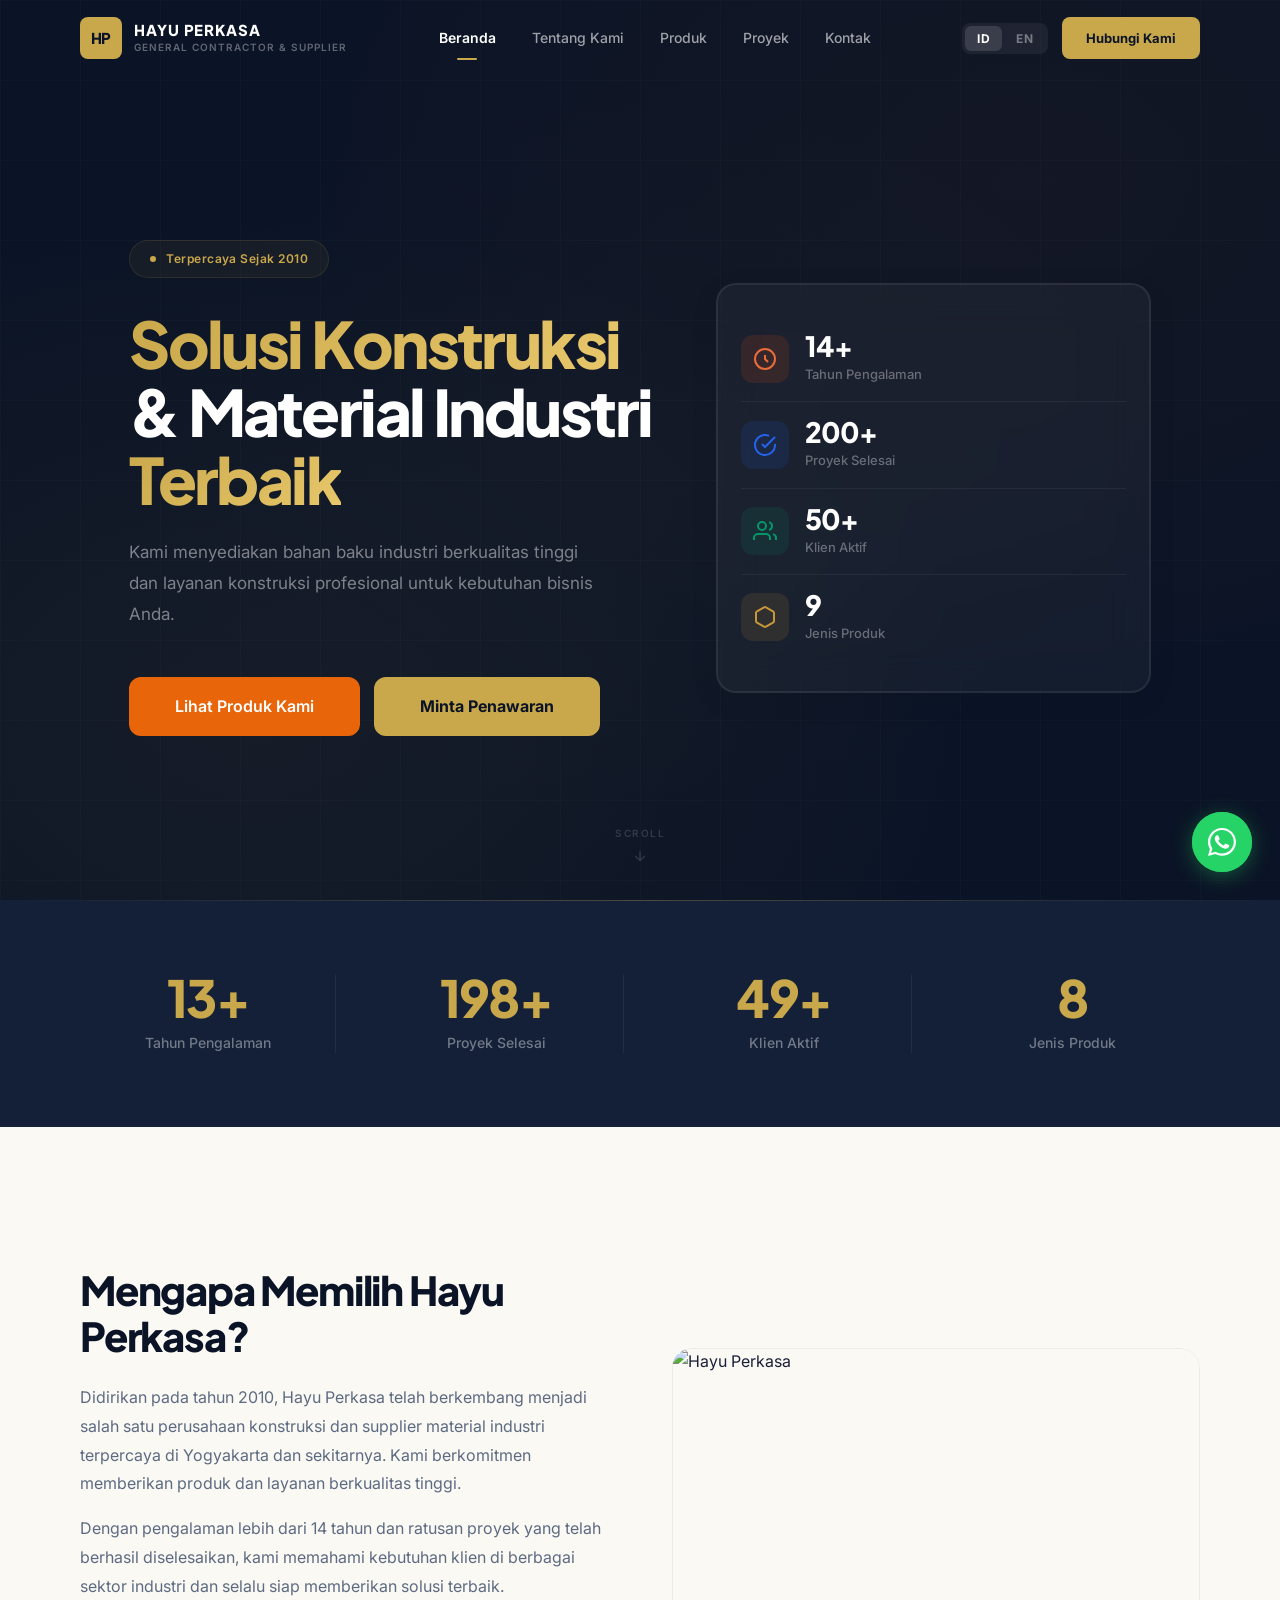
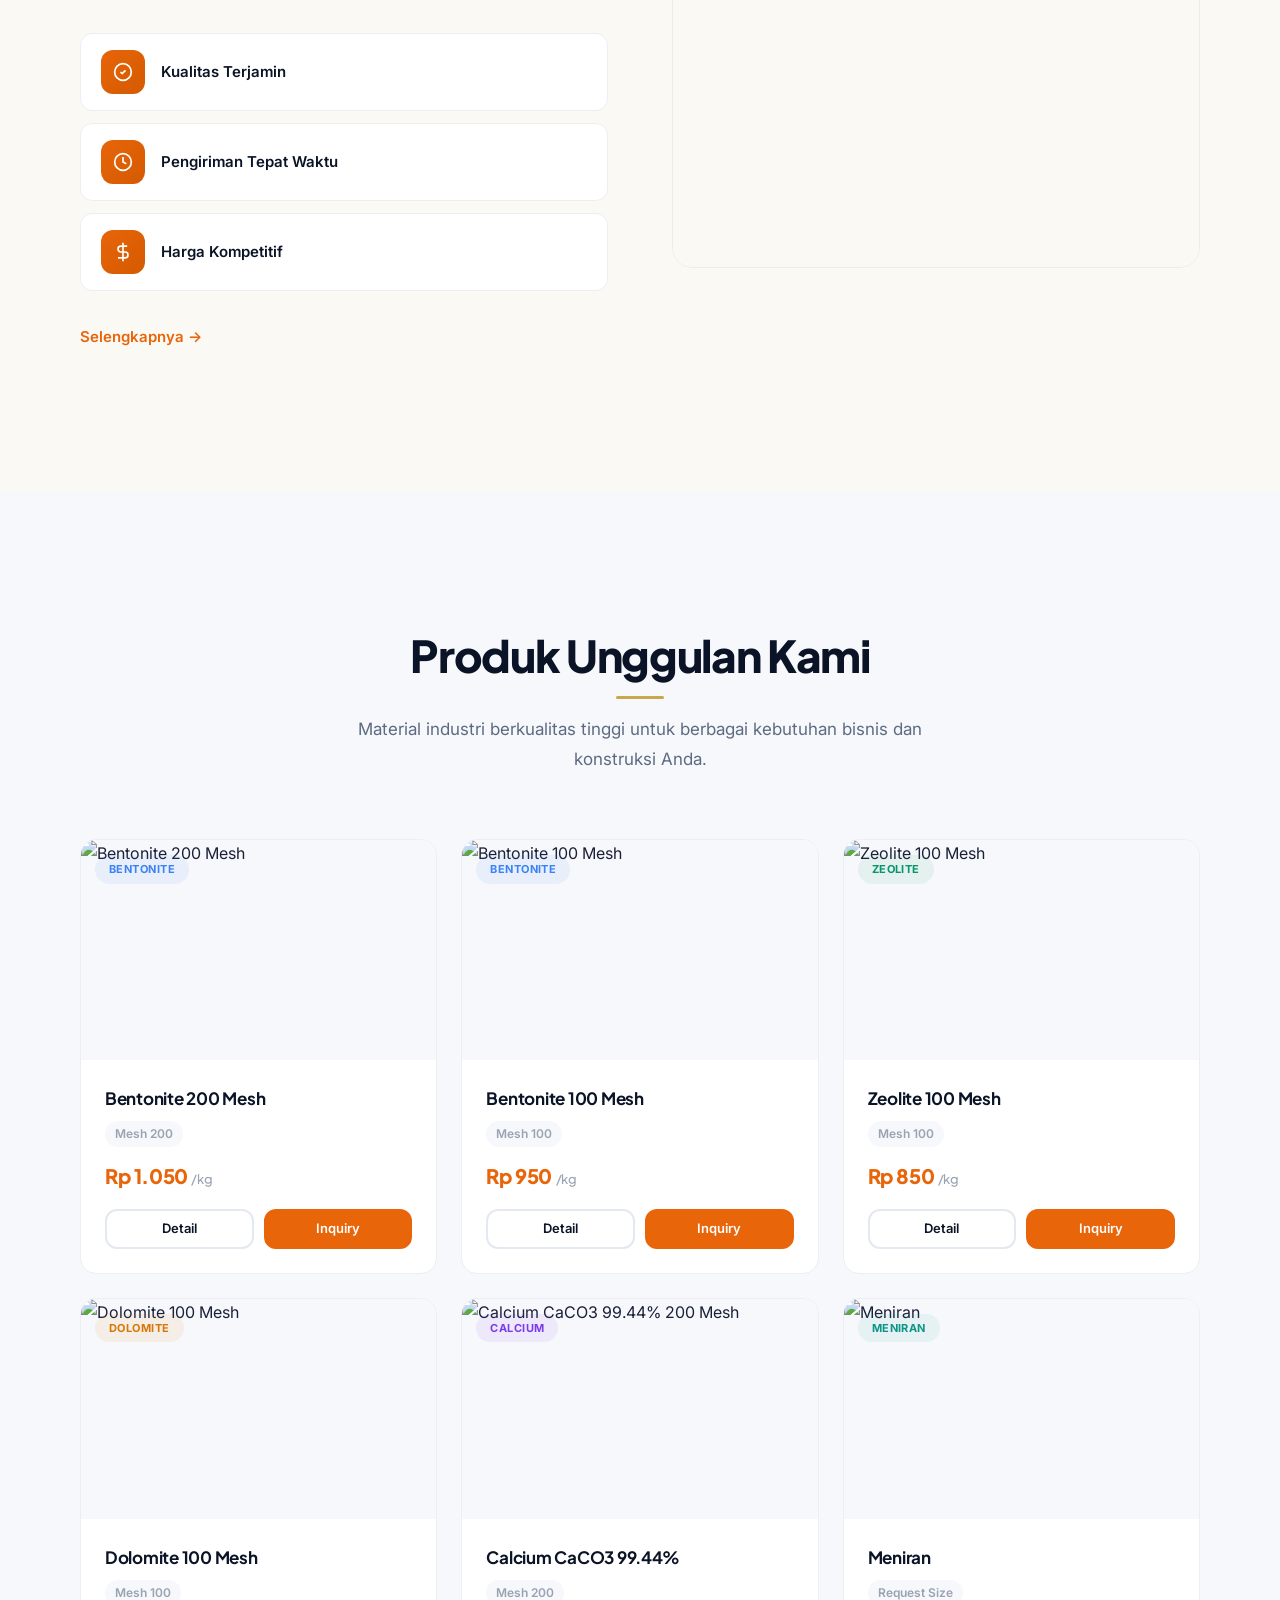
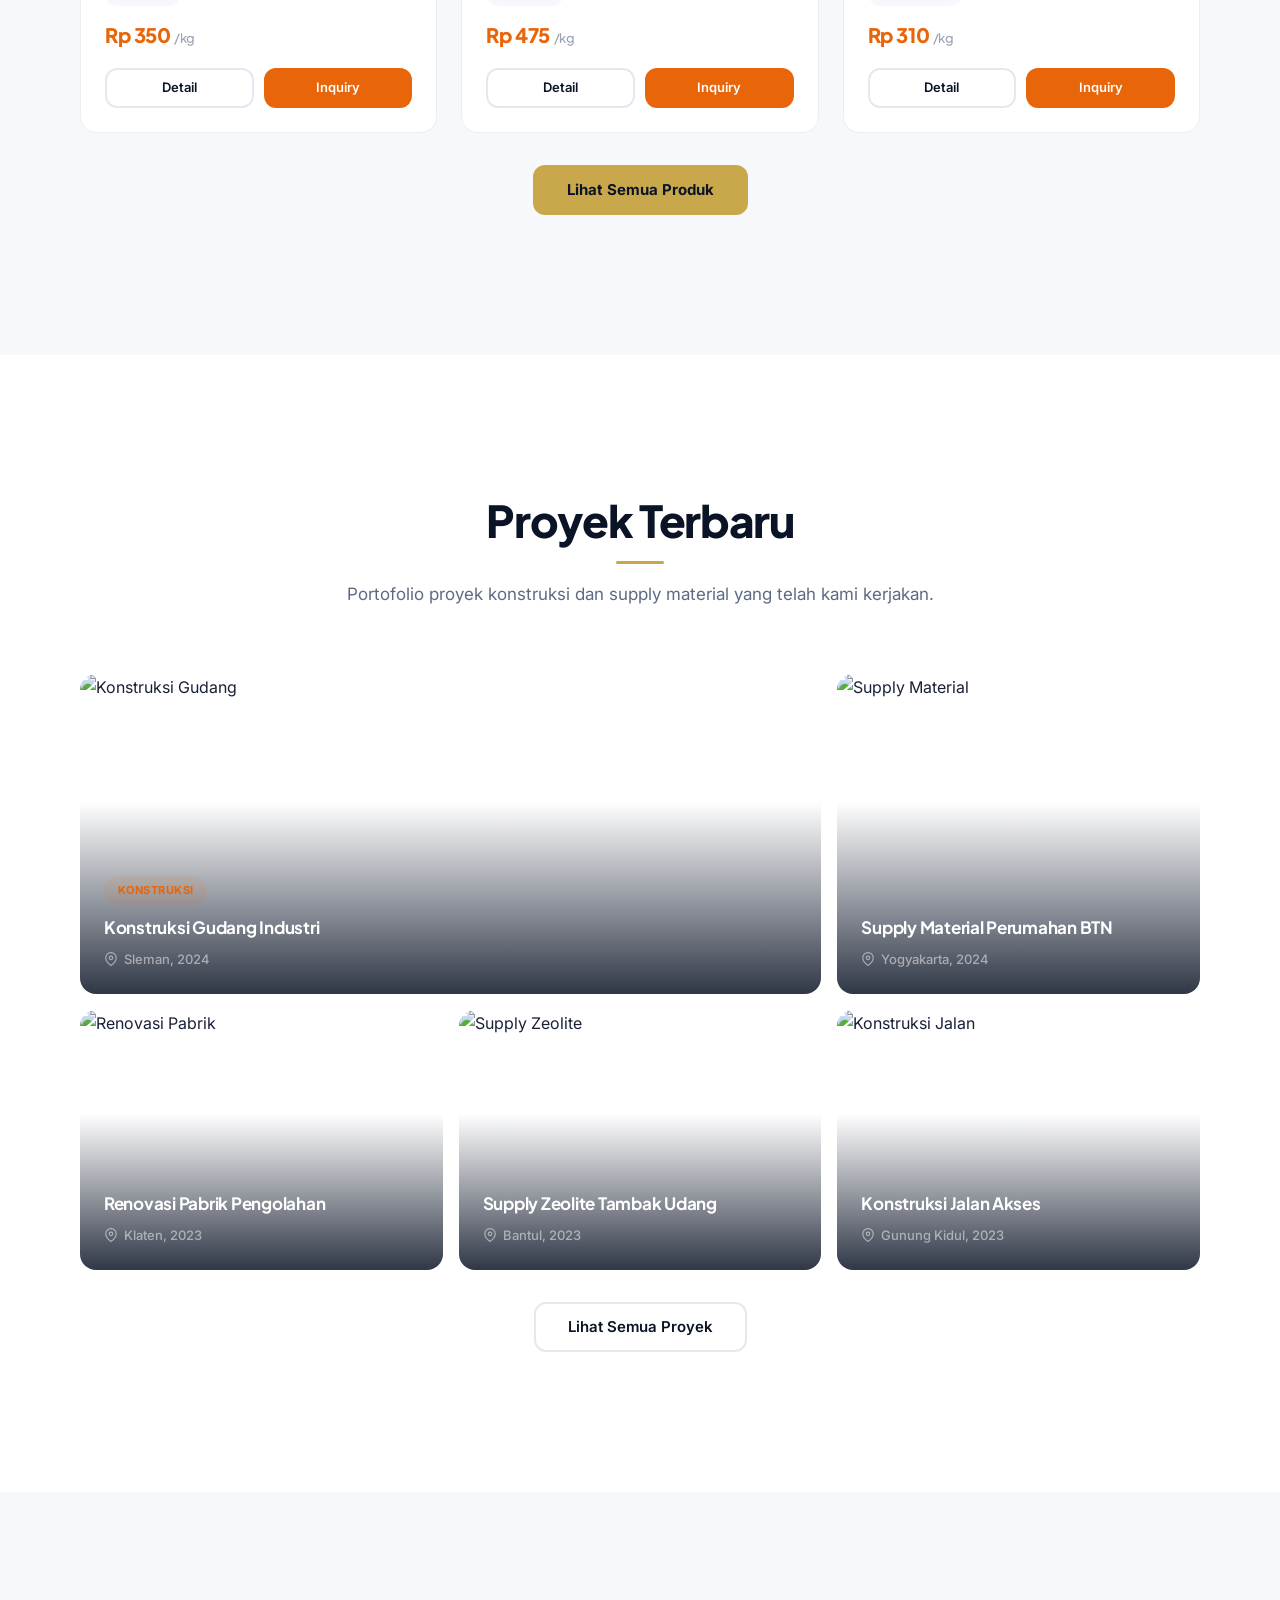
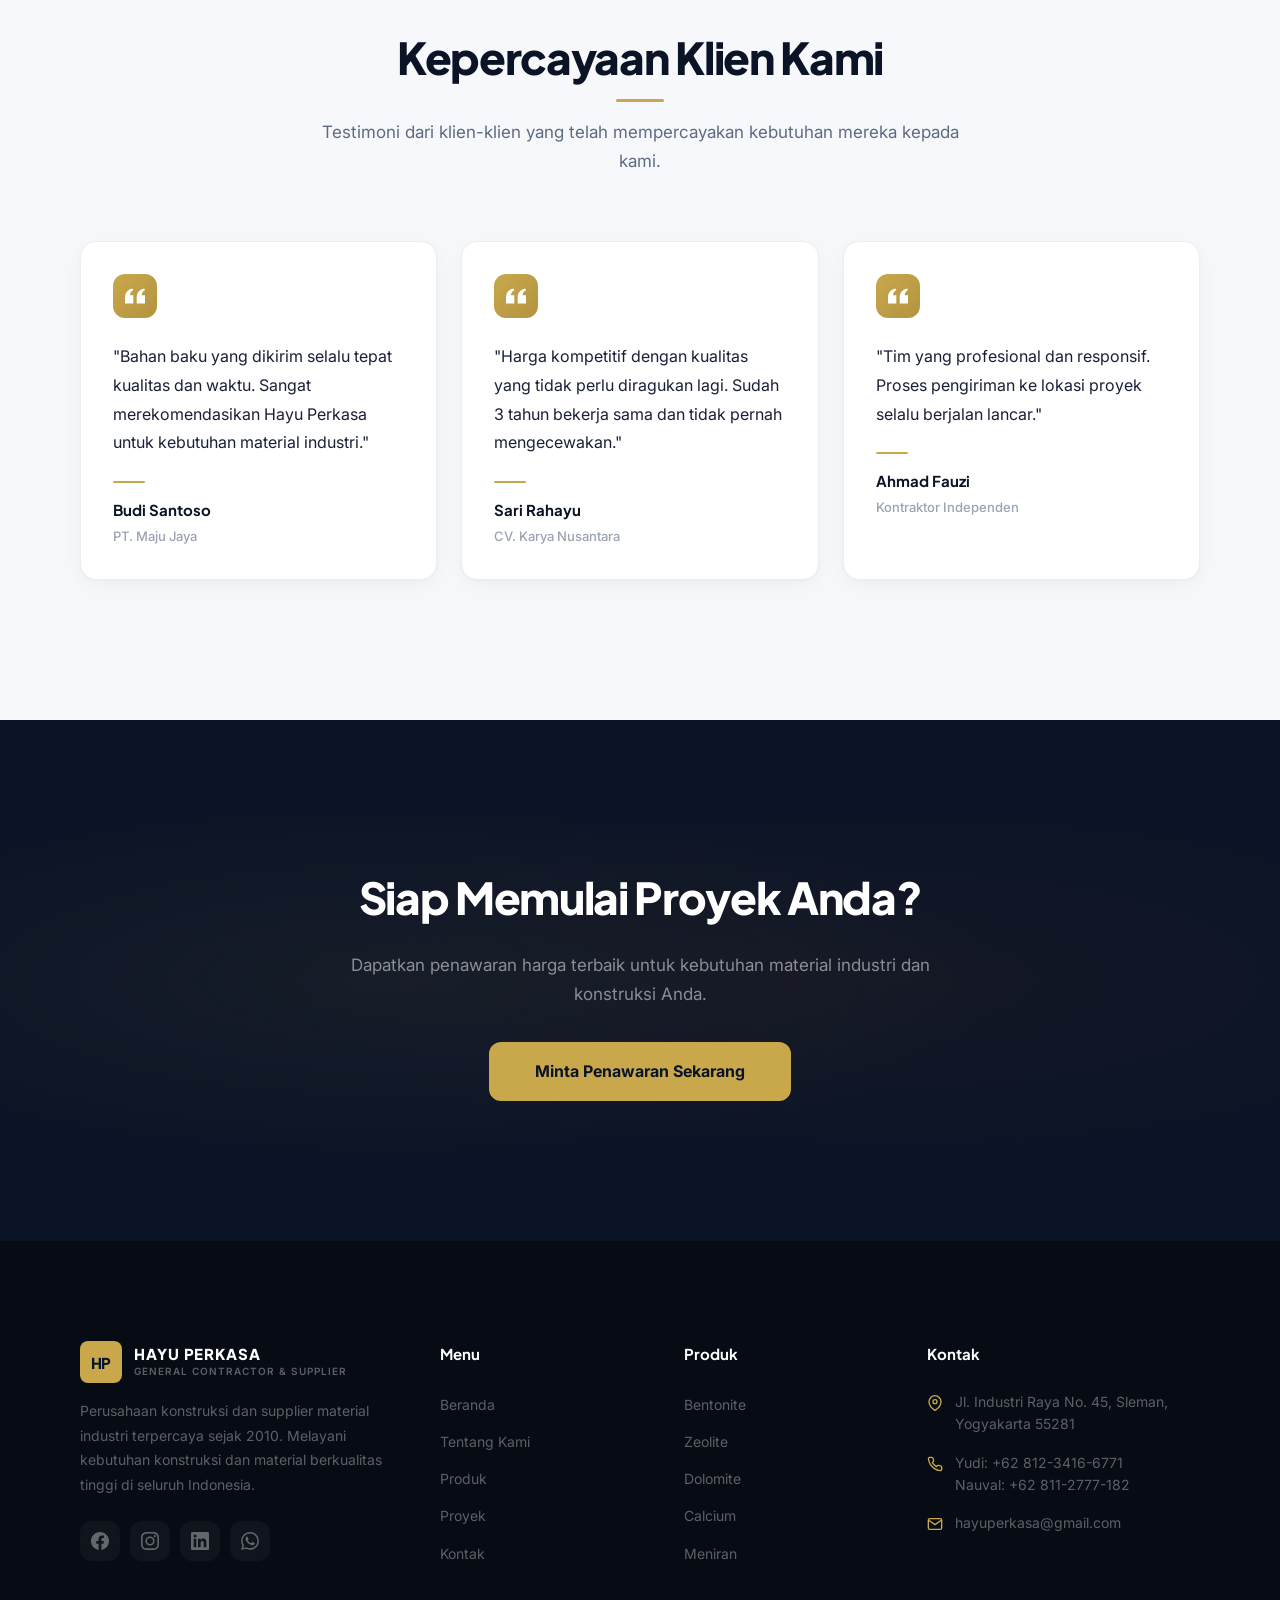
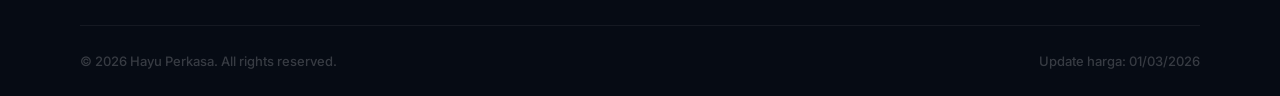
==== commit abaef198: "design: Ultra Premium v4.0 — world-class corporate redesign - CSS v4.0 complete rewrite (Apple/Strip" ====
--- a/index.html
+++ b/index.html
@@ -215,7 +215,7 @@
             <div class="product-card-price">Rp 1.050 <small>/kg</small></div>
             <div class="product-card-actions">
               <a href="products.html" class="btn btn-outline-dark btn-sm">Detail</a>
-              <button class="btn btn-primary btn-sm" onclick="window.open('https://wa.me/6281234166771?text=Halo, saya tertarik dengan Bentonite 200 Mesh.','_blank')">Inquiry</button>
+              <button class="btn btn-primary btn-sm wa-inquiry-btn" data-product="Bentonite 200 Mesh">Inquiry</button>
             </div>
           </div>
         </div>
@@ -231,7 +231,7 @@
             <div class="product-card-price">Rp 950 <small>/kg</small></div>
             <div class="product-card-actions">
               <a href="products.html" class="btn btn-outline-dark btn-sm">Detail</a>
-              <button class="btn btn-primary btn-sm" onclick="window.open('https://wa.me/6281234166771?text=Halo, saya tertarik dengan Bentonite 100 Mesh.','_blank')">Inquiry</button>
+              <button class="btn btn-primary btn-sm wa-inquiry-btn" data-product="Bentonite 100 Mesh">Inquiry</button>
             </div>
           </div>
         </div>
@@ -247,7 +247,7 @@
             <div class="product-card-price">Rp 850 <small>/kg</small></div>
             <div class="product-card-actions">
               <a href="products.html" class="btn btn-outline-dark btn-sm">Detail</a>
-              <button class="btn btn-primary btn-sm" onclick="window.open('https://wa.me/6281234166771?text=Halo, saya tertarik dengan Zeolite 100 Mesh.','_blank')">Inquiry</button>
+              <button class="btn btn-primary btn-sm wa-inquiry-btn" data-product="Zeolite 100 Mesh">Inquiry</button>
             </div>
           </div>
         </div>
@@ -263,7 +263,7 @@
             <div class="product-card-price">Rp 350 <small>/kg</small></div>
             <div class="product-card-actions">
               <a href="products.html" class="btn btn-outline-dark btn-sm">Detail</a>
-              <button class="btn btn-primary btn-sm" onclick="window.open('https://wa.me/6281234166771?text=Halo, saya tertarik dengan Dolomite 100 Mesh.','_blank')">Inquiry</button>
+              <button class="btn btn-primary btn-sm wa-inquiry-btn" data-product="Dolomite 100 Mesh">Inquiry</button>
             </div>
           </div>
         </div>
@@ -279,7 +279,7 @@
             <div class="product-card-price">Rp 475 <small>/kg</small></div>
             <div class="product-card-actions">
               <a href="products.html" class="btn btn-outline-dark btn-sm">Detail</a>
-              <button class="btn btn-primary btn-sm" onclick="window.open('https://wa.me/6281234166771?text=Halo, saya tertarik dengan Calcium CaCO3 200 Mesh.','_blank')">Inquiry</button>
+              <button class="btn btn-primary btn-sm wa-inquiry-btn" data-product="Calcium CaCO3 200 Mesh">Inquiry</button>
             </div>
           </div>
         </div>
@@ -295,7 +295,7 @@
             <div class="product-card-price">Rp 310 <small>/kg</small></div>
             <div class="product-card-actions">
               <a href="products.html" class="btn btn-outline-dark btn-sm">Detail</a>
-              <button class="btn btn-primary btn-sm" onclick="window.open('https://wa.me/6281234166771?text=Halo, saya tertarik dengan Meniran.','_blank')">Inquiry</button>
+              <button class="btn btn-primary btn-sm wa-inquiry-btn" data-product="Meniran">Inquiry</button>
             </div>
           </div>
         </div>
@@ -362,16 +362,6 @@
             <div class="project-meta">
               <svg fill="none" stroke="currentColor" stroke-width="2" viewBox="0 0 24 24"><path d="M21 10c0 7-9 13-9 13s-9-6-9-13a9 9 0 0 1 18 0z"/><circle cx="12" cy="10" r="3"/></svg>
               Gunung Kidul, 2023
-            </div>
-          </div>
-        </div>
-        <div class="project-card" style="grid-area:f;">
-          <img src="https://picsum.photos/400/300?random=36" alt="Supply Dolomit" loading="lazy">
-          <div class="project-overlay">
-            <h3>Supply Dolomit Pertanian</h3>
-            <div class="project-meta">
-              <svg fill="none" stroke="currentColor" stroke-width="2" viewBox="0 0 24 24"><path d="M21 10c0 7-9 13-9 13s-9-6-9-13a9 9 0 0 1 18 0z"/><circle cx="12" cy="10" r="3"/></svg>
-              Magelang, 2022
             </div>
           </div>
         </div>
@@ -506,45 +496,5 @@
   </footer>
 
   <script src="js/components.js"></script>
-  <style>
-    /* Projects preview masonry grid */
-    .projects-preview-grid {
-      display: grid;
-      grid-template-columns: repeat(3, 1fr);
-      grid-template-rows: 320px 240px;
-      gap: 16px;
-      grid-template-areas:
-        "a a b"
-        "d e f";
-    }
-    .projects-preview-grid .project-card { min-height: 0; }
-    .projects-preview-grid .project-card:nth-child(3) { grid-area: b; }
-    .projects-preview-grid .project-card:nth-child(4) { grid-area: d; }
-    .projects-preview-grid .project-card:nth-child(5) { grid-area: e; }
-    .projects-preview-grid .project-card:nth-child(6) { grid-area: f; }
-
-    @media (max-width: 768px) {
-      .projects-preview-grid {
-        grid-template-columns: 1fr;
-        grid-template-rows: auto;
-        grid-template-areas: none;
-      }
-      .projects-preview-grid .project-card {
-        grid-area: auto !important;
-        height: 260px;
-      }
-    }
-
-    @media (max-width: 1024px) and (min-width: 769px) {
-      .projects-preview-grid {
-        grid-template-columns: repeat(2, 1fr);
-        grid-template-rows: 280px 240px 240px;
-        grid-template-areas:
-          "a a"
-          "b d"
-          "e f";
-      }
-    }
-  </style>
 </body>
 </html>
--- a/css/style.css
+++ b/css/style.css
@@ -1,33 +1,34 @@
 /* ============================================
-   HAYU PERKASA — Premium Corporate v3.0
-   Inspired by Trakindo-level professionalism
-   Fonts: Plus Jakarta Sans + Inter
+   HAYU PERKASA — Ultra Premium v4.0
+   Inspired by Apple, Stripe, McKinsey
    ============================================ */
 
 :root {
-  --color-primary: #0A1628;
-  --color-primary-rgb: 10, 22, 40;
-  --color-secondary: #132042;
+  /* Refined Color System */
+  --color-primary: #0B1426;
+  --color-primary-rgb: 11, 20, 38;
+  --color-secondary: #142038;
   --color-accent: #E8650A;
-  --color-accent-light: #FF8A33;
-  --color-accent-hover: #CC5500;
+  --color-accent-hover: #D45A00;
   --color-accent-rgb: 232, 101, 10;
-  --color-gold: #FFB800;
-  --color-gold-dark: #D49A00;
-  --color-gold-rgb: 255, 184, 0;
-  --color-off-white: #F5F6F8;
-  --color-cream: #FAFBFC;
+  --color-accent-light: #FFF4EC;
+  --color-gold: #C9A84C;
+  --color-gold-dark: #B39340;
+  --color-gold-rgb: 201, 168, 76;
+  --color-gold-light: rgba(201, 168, 76, 0.1);
+  --color-off-white: #F7F8FB;
+  --color-cream: #FBF9F4;
   --color-white: #FFFFFF;
-  --color-dark: #060A12;
-  --color-text: #1A1F2E;
-  --color-text-light: #525C6F;
-  --color-text-muted: #8A94A6;
-  --color-border: #D8DCE4;
-  --color-border-light: #E8EBF0;
+  --color-dark: #060B14;
+  --color-text: #1A2038;
+  --color-text-secondary: #5D6B82;
+  --color-text-muted: #9AA3B3;
+  --color-border: #E4E8F0;
+  --color-border-light: #ECEEF4;
   --color-success: #10B981;
   --color-wa-green: #25D366;
 
-  --color-cat-bentonite: #2563EB;
+  --color-cat-bentonite: #3B82F6;
   --color-cat-zeolite: #059669;
   --color-cat-dolomite: #D97706;
   --color-cat-calcium: #7C3AED;
@@ -43,37 +44,42 @@
   --space-xl: 32px;
   --space-2xl: 48px;
   --space-3xl: 64px;
-  --space-4xl: 96px;
+  --space-4xl: 100px;
+  --space-5xl: 140px;
 
   --radius-xs: 4px;
-  --radius-sm: 6px;
-  --radius-md: 8px;
-  --radius-lg: 12px;
-  --radius-xl: 16px;
-  --radius-2xl: 20px;
+  --radius-sm: 8px;
+  --radius-md: 12px;
+  --radius-lg: 16px;
+  --radius-xl: 20px;
+  --radius-2xl: 28px;
   --radius-full: 9999px;
 
-  --shadow-xs: 0 1px 2px rgba(0,0,0,0.05);
-  --shadow-sm: 0 1px 3px rgba(0,0,0,0.08), 0 1px 2px rgba(0,0,0,0.06);
-  --shadow-md: 0 4px 8px -1px rgba(0,0,0,0.08), 0 2px 4px -2px rgba(0,0,0,0.06);
-  --shadow-lg: 0 10px 20px -3px rgba(0,0,0,0.1), 0 4px 8px rgba(0,0,0,0.05);
-  --shadow-xl: 0 20px 40px -5px rgba(0,0,0,0.12), 0 8px 16px rgba(0,0,0,0.06);
-  --shadow-2xl: 0 30px 60px -12px rgba(0,0,0,0.2);
-  --shadow-card: 0 1px 3px rgba(0,0,0,0.06), 0 6px 16px rgba(0,0,0,0.04);
-  --shadow-card-hover: 0 12px 40px rgba(0,0,0,0.12), 0 4px 12px rgba(0,0,0,0.06);
-  --shadow-navbar: 0 2px 20px rgba(0,0,0,0.12);
-
-  --transition: all 0.3s cubic-bezier(0.4, 0, 0.2, 1);
-  --transition-fast: all 0.15s cubic-bezier(0.4, 0, 0.2, 1);
-  --transition-slow: all 0.5s cubic-bezier(0.25, 0.1, 0, 1);
-
-  --container-max: 1260px;
-  --container-narrow: 860px;
-  --navbar-height: 72px;
-  --navbar-height-scrolled: 60px;
-}
-
-/* ---------- Reset & Base ---------- */
+  --shadow-xs: 0 1px 2px rgba(0,0,0,0.04);
+  --shadow-sm: 0 1px 3px rgba(0,0,0,0.05), 0 1px 2px rgba(0,0,0,0.03);
+  --shadow-md: 0 4px 6px -1px rgba(0,0,0,0.06), 0 2px 4px rgba(0,0,0,0.03);
+  --shadow-lg: 0 10px 15px -3px rgba(0,0,0,0.06), 0 4px 6px rgba(0,0,0,0.02);
+  --shadow-xl: 0 20px 40px -8px rgba(0,0,0,0.1);
+  --shadow-2xl: 0 32px 64px -16px rgba(0,0,0,0.14);
+  --shadow-card: 0 1px 3px rgba(0,0,0,0.03), 0 6px 24px rgba(0,0,0,0.04);
+  --shadow-card-hover: 0 12px 40px rgba(0,0,0,0.1);
+  --shadow-glass: 0 8px 32px rgba(0,0,0,0.06), inset 0 0 0 1px rgba(255,255,255,0.08);
+  --shadow-navbar: 0 1px 0 rgba(255,255,255,0.04);
+
+  --ease: cubic-bezier(0.25, 0.1, 0.25, 1);
+  --ease-out: cubic-bezier(0, 0, 0.2, 1);
+  --ease-spring: cubic-bezier(0.34, 1.56, 0.64, 1);
+  --transition: all 0.35s var(--ease);
+  --transition-fast: all 0.15s var(--ease);
+  --transition-slow: all 0.6s var(--ease-out);
+
+  --container-max: 1200px;
+  --container-narrow: 800px;
+  --navbar-height: 76px;
+  --navbar-height-scrolled: 64px;
+}
+
+/* ===== RESET ===== */
 *, *::before, *::after { margin: 0; padding: 0; box-sizing: border-box; }
 
 html {
@@ -86,8 +92,8 @@
 body {
   font-family: var(--font-body);
   font-weight: 400;
-  font-size: 15px;
-  line-height: 1.65;
+  font-size: 16px;
+  line-height: 1.7;
   color: var(--color-text);
   background: var(--color-white);
   overflow-x: hidden;
@@ -96,20 +102,14 @@
 img { max-width: 100%; height: auto; display: block; }
 a { text-decoration: none; color: inherit; transition: var(--transition); }
 ul, ol { list-style: none; }
-
-button {
-  border: none;
-  cursor: pointer;
-  font-family: var(--font-body);
-  transition: var(--transition);
-}
+button { border: none; cursor: pointer; font-family: var(--font-body); transition: var(--transition); }
 
 input, textarea, select {
   font-family: var(--font-body);
-  font-size: 14px;
+  font-size: 15px;
   border: 1.5px solid var(--color-border);
   border-radius: var(--radius-md);
-  padding: 12px 16px;
+  padding: 14px 18px;
   outline: none;
   transition: var(--transition);
   width: 100%;
@@ -119,35 +119,35 @@
 
 input:focus, textarea:focus, select:focus {
   border-color: var(--color-accent);
-  box-shadow: 0 0 0 3px rgba(var(--color-accent-rgb), 0.1);
-}
-
-textarea { resize: vertical; min-height: 100px; }
-::selection { background: var(--color-accent); color: var(--color-white); }
-
-/* ---------- Typography ---------- */
+  box-shadow: 0 0 0 4px rgba(var(--color-accent-rgb), 0.08);
+}
+
+textarea { resize: vertical; min-height: 110px; }
+::selection { background: rgba(var(--color-accent-rgb), 0.12); color: var(--color-text); }
+
+/* ===== TYPOGRAPHY ===== */
 .heading-xl {
   font-family: var(--font-heading);
   font-weight: 800;
-  font-size: clamp(2.5rem, 5vw, 3.75rem);
-  line-height: 1.1;
-  letter-spacing: -0.03em;
+  font-size: clamp(2.75rem, 5.5vw, 4rem);
+  line-height: 1.08;
+  letter-spacing: -0.035em;
 }
 
 .heading-lg {
   font-family: var(--font-heading);
   font-weight: 800;
-  font-size: clamp(2rem, 4vw, 3rem);
-  line-height: 1.15;
-  letter-spacing: -0.025em;
+  font-size: clamp(2.25rem, 4.5vw, 3.25rem);
+  line-height: 1.12;
+  letter-spacing: -0.03em;
 }
 
 .heading-md {
   font-family: var(--font-heading);
   font-weight: 700;
-  font-size: clamp(1.5rem, 3vw, 2rem);
+  font-size: clamp(1.625rem, 3vw, 2.25rem);
   line-height: 1.2;
-  letter-spacing: -0.02em;
+  letter-spacing: -0.025em;
 }
 
 .heading-sm {
@@ -155,32 +155,35 @@
   font-weight: 700;
   font-size: clamp(1.125rem, 2vw, 1.375rem);
   line-height: 1.3;
-  letter-spacing: -0.015em;
-}
-
-.body-lg { font-size: 1.0625rem; line-height: 1.7; }
-.body-md { font-size: 0.9375rem; line-height: 1.65; }
-.body-sm { font-size: 0.8125rem; line-height: 1.55; }
-.caption { font-size: 0.6875rem; line-height: 1.4; letter-spacing: 0.06em; text-transform: uppercase; font-weight: 700; }
-
-/* ---------- Layout ---------- */
-.container { max-width: var(--container-max); margin: 0 auto; padding: 0 36px; }
-.container-narrow { max-width: var(--container-narrow); margin: 0 auto; padding: 0 36px; }
+  letter-spacing: -0.02em;
+}
+
+.body-lg { font-size: 1.125rem; line-height: 1.8; }
+.body-md { font-size: 1rem; line-height: 1.7; }
+.body-sm { font-size: 0.875rem; line-height: 1.6; }
+.caption {
+  font-size: 0.6875rem;
+  line-height: 1.4;
+  letter-spacing: 0.08em;
+  text-transform: uppercase;
+  font-weight: 700;
+}
+
+/* ===== LAYOUT ===== */
+.container { max-width: var(--container-max); margin: 0 auto; padding: 0 40px; }
+.container-narrow { max-width: var(--container-narrow); margin: 0 auto; padding: 0 40px; }
 
 .grid-2 { display: grid; grid-template-columns: repeat(2, 1fr); gap: var(--space-xl); }
 .grid-3 { display: grid; grid-template-columns: repeat(3, 1fr); gap: var(--space-lg); }
 .grid-4 { display: grid; grid-template-columns: repeat(4, 1fr); gap: var(--space-lg); }
-.flex-center { display: flex; align-items: center; justify-content: center; }
-.flex-between { display: flex; align-items: center; justify-content: space-between; }
-.flex-start { display: flex; align-items: flex-start; }
-.section-padding { padding: var(--space-4xl) 0; }
-.section-padding-sm { padding: var(--space-3xl) 0; }
-
-/* ---------- Section Header ---------- */
+.section-padding { padding: var(--space-5xl) 0; }
+.section-padding-sm { padding: var(--space-4xl) 0; }
+
+/* ===== SECTION HEADER ===== */
 .section-header {
   text-align: center;
-  margin-bottom: var(--space-2xl);
-  max-width: 600px;
+  margin-bottom: var(--space-3xl);
+  max-width: 640px;
   margin-left: auto;
   margin-right: auto;
 }
@@ -188,48 +191,45 @@
 .section-header h2 {
   font-family: var(--font-heading);
   font-weight: 800;
-  font-size: clamp(1.75rem, 3.5vw, 2.5rem);
+  font-size: clamp(2rem, 4vw, 2.75rem);
   color: var(--color-primary);
   margin-bottom: var(--space-md);
-  letter-spacing: -0.025em;
-  position: relative;
-  display: inline-block;
+  letter-spacing: -0.03em;
+  line-height: 1.15;
 }
 
 .section-header h2::after {
   content: '';
   display: block;
-  width: 56px;
-  height: 4px;
+  width: 48px;
+  height: 3px;
   background: var(--color-gold);
-  margin: 14px auto 0;
-  border-radius: 0;
+  margin: 16px auto 0;
+  border-radius: 2px;
 }
 
 .section-header p {
-  color: var(--color-text-light);
-  font-size: 0.9375rem;
-  line-height: 1.7;
-}
-
-/* ---------- Buttons ---------- */
+  color: var(--color-text-secondary);
+  font-size: 1.0625rem;
+  line-height: 1.75;
+}
+
+/* ===== BUTTONS ===== */
 .btn {
   display: inline-flex;
   align-items: center;
   justify-content: center;
   gap: 8px;
-  padding: 13px 32px;
+  padding: 14px 32px;
   font-family: var(--font-body);
-  font-weight: 700;
-  font-size: 0.8125rem;
-  border-radius: var(--radius-sm);
+  font-weight: 600;
+  font-size: 0.9375rem;
+  border-radius: var(--radius-md);
   transition: var(--transition);
   cursor: pointer;
   border: 2px solid transparent;
-  line-height: 1;
+  line-height: 1.2;
   white-space: nowrap;
-  letter-spacing: 0.01em;
-  text-transform: uppercase;
   position: relative;
 }
 
@@ -237,20 +237,19 @@
   background: var(--color-accent);
   color: var(--color-white);
   border-color: var(--color-accent);
-  box-shadow: 0 2px 8px rgba(var(--color-accent-rgb), 0.3);
 }
 
 .btn-primary:hover {
   background: var(--color-accent-hover);
   border-color: var(--color-accent-hover);
   transform: translateY(-2px);
-  box-shadow: 0 6px 20px rgba(var(--color-accent-rgb), 0.4);
+  box-shadow: 0 8px 24px rgba(var(--color-accent-rgb), 0.3);
 }
 
 .btn-secondary {
   background: transparent;
   color: var(--color-white);
-  border: 2px solid rgba(255,255,255,0.35);
+  border: 2px solid rgba(255,255,255,0.25);
 }
 
 .btn-secondary:hover {
@@ -264,7 +263,6 @@
   background: transparent;
   color: var(--color-primary);
   border: 2px solid var(--color-border);
-  text-transform: none;
   font-weight: 600;
 }
 
@@ -272,58 +270,59 @@
   background: var(--color-primary);
   color: var(--color-white);
   border-color: var(--color-primary);
+  transform: translateY(-2px);
 }
 
 .btn-white {
   background: var(--color-white);
   color: var(--color-primary);
-  font-weight: 800;
+  font-weight: 700;
   border-color: var(--color-white);
-  box-shadow: 0 4px 16px rgba(0,0,0,0.15);
 }
 
 .btn-white:hover {
   transform: translateY(-3px);
-  box-shadow: 0 12px 32px rgba(0,0,0,0.25);
+  box-shadow: 0 12px 32px rgba(0,0,0,0.2);
 }
 
 .btn-gold {
   background: var(--color-gold);
   color: var(--color-primary);
   border-color: var(--color-gold);
-  font-weight: 800;
+  font-weight: 700;
 }
 
 .btn-gold:hover {
   background: var(--color-gold-dark);
   border-color: var(--color-gold-dark);
   transform: translateY(-2px);
-}
-
-.btn-sm { padding: 10px 20px; font-size: 0.75rem; }
-.btn-lg { padding: 16px 40px; font-size: 0.875rem; }
-
-/* ---------- Badges ---------- */
+  box-shadow: 0 8px 24px rgba(var(--color-gold-rgb), 0.3);
+}
+
+.btn-sm { padding: 10px 22px; font-size: 0.8125rem; }
+.btn-lg { padding: 18px 44px; font-size: 1rem; }
+
+/* ===== BADGES ===== */
 .badge {
   display: inline-flex;
   align-items: center;
-  padding: 4px 12px;
-  border-radius: var(--radius-xs);
+  padding: 5px 14px;
+  border-radius: var(--radius-full);
   font-size: 0.6875rem;
   font-weight: 700;
   letter-spacing: 0.04em;
   text-transform: uppercase;
 }
 
-.badge-bentonite { background: rgba(37,99,235,0.1); color: var(--color-cat-bentonite); }
-.badge-zeolite { background: rgba(5,150,105,0.1); color: var(--color-cat-zeolite); }
-.badge-dolomite { background: rgba(217,119,6,0.1); color: var(--color-cat-dolomite); }
-.badge-calcium { background: rgba(124,58,237,0.1); color: var(--color-cat-calcium); }
-.badge-meniran { background: rgba(13,148,136,0.1); color: var(--color-cat-meniran); }
-.badge-konstruksi { background: rgba(var(--color-accent-rgb),0.1); color: var(--color-accent); }
-.badge-supply { background: rgba(37,99,235,0.1); color: var(--color-cat-bentonite); }
-
-/* ---------- Cards ---------- */
+.badge-bentonite { background: rgba(59,130,246,0.08); color: var(--color-cat-bentonite); }
+.badge-zeolite { background: rgba(5,150,105,0.08); color: var(--color-cat-zeolite); }
+.badge-dolomite { background: rgba(217,119,6,0.08); color: var(--color-cat-dolomite); }
+.badge-calcium { background: rgba(124,58,237,0.08); color: var(--color-cat-calcium); }
+.badge-meniran { background: rgba(13,148,136,0.08); color: var(--color-cat-meniran); }
+.badge-konstruksi { background: rgba(var(--color-accent-rgb),0.08); color: var(--color-accent); }
+.badge-supply { background: rgba(59,130,246,0.08); color: var(--color-cat-bentonite); }
+
+/* ===== CARDS BASE ===== */
 .card {
   background: var(--color-white);
   border: 1px solid var(--color-border-light);
@@ -333,14 +332,14 @@
 }
 
 .card:hover {
-  transform: translateY(-6px);
+  transform: translateY(-4px);
   box-shadow: var(--shadow-card-hover);
   border-color: transparent;
 }
 
 .accent-strip {
-  height: 4px;
-  background: var(--color-gold);
+  height: 3px;
+  background: linear-gradient(90deg, var(--color-gold), var(--color-accent));
   width: 100%;
 }
 
@@ -353,16 +352,15 @@
   width: 100%;
   height: var(--navbar-height);
   z-index: 1000;
-  background: rgba(var(--color-primary-rgb), 0.92);
-  backdrop-filter: blur(20px) saturate(180%);
-  -webkit-backdrop-filter: blur(20px) saturate(180%);
-  transition: var(--transition);
-  border-bottom: 1px solid rgba(255,255,255,0.06);
+  background: transparent;
+  transition: var(--transition);
 }
 
 .navbar.scrolled {
   height: var(--navbar-height-scrolled);
-  background: rgba(var(--color-primary-rgb), 0.98);
+  background: rgba(var(--color-primary-rgb), 0.95);
+  backdrop-filter: blur(24px) saturate(180%);
+  -webkit-backdrop-filter: blur(24px) saturate(180%);
   box-shadow: var(--shadow-navbar);
 }
 
@@ -376,13 +374,13 @@
 .navbar-brand {
   display: flex;
   align-items: center;
-  gap: 10px;
+  gap: 12px;
   text-decoration: none;
 }
 
 .navbar-logo {
-  width: 40px;
-  height: 40px;
+  width: 42px;
+  height: 42px;
   background: var(--color-gold);
   border-radius: var(--radius-sm);
   display: flex;
@@ -401,14 +399,14 @@
 .navbar-brand-name {
   font-family: var(--font-heading);
   font-weight: 800;
-  font-size: 0.875rem;
+  font-size: 0.9375rem;
   color: var(--color-white);
-  letter-spacing: 0.04em;
+  letter-spacing: 0.06em;
   line-height: 1.2;
 }
 
 .navbar-brand-tagline {
-  font-size: 0.5625rem;
+  font-size: 0.625rem;
   color: rgba(255,255,255,0.35);
   letter-spacing: 0.1em;
   text-transform: uppercase;
@@ -418,42 +416,42 @@
 .navbar-nav {
   display: flex;
   align-items: center;
-  gap: 0;
+  gap: 4px;
 }
 
 .navbar-nav a {
   color: rgba(255,255,255,0.6);
-  font-size: 0.8125rem;
-  font-weight: 600;
-  padding: 8px 18px;
+  font-size: 0.875rem;
+  font-weight: 500;
+  padding: 8px 16px;
   border-radius: var(--radius-sm);
   transition: var(--transition);
   position: relative;
-  letter-spacing: 0.01em;
-}
-
-.navbar-nav a:hover,
+}
+
+.navbar-nav a:hover { color: var(--color-white); }
+
 .navbar-nav a.active {
   color: var(--color-white);
-  background: rgba(255,255,255,0.06);
+  font-weight: 600;
 }
 
 .navbar-nav a.active::after {
   content: '';
   position: absolute;
-  bottom: 0;
+  bottom: -2px;
   left: 50%;
   transform: translateX(-50%);
   width: 20px;
-  height: 3px;
+  height: 2px;
   background: var(--color-gold);
-  border-radius: 0;
+  border-radius: 1px;
 }
 
 .navbar-actions {
   display: flex;
   align-items: center;
-  gap: 12px;
+  gap: 14px;
 }
 
 .lang-toggle {
@@ -461,46 +459,44 @@
   align-items: center;
   background: rgba(255,255,255,0.06);
   border-radius: var(--radius-sm);
-  padding: 2px;
-  gap: 1px;
+  padding: 3px;
+  gap: 2px;
 }
 
 .lang-toggle button {
-  padding: 5px 10px;
+  padding: 5px 12px;
   border: none;
   background: transparent;
   color: rgba(255,255,255,0.4);
-  font-size: 0.6875rem;
+  font-size: 0.75rem;
   font-weight: 700;
-  border-radius: var(--radius-xs);
+  border-radius: 6px;
   cursor: pointer;
   transition: var(--transition-fast);
   letter-spacing: 0.04em;
 }
 
 .lang-toggle button.active {
-  background: var(--color-gold);
-  color: var(--color-primary);
+  background: rgba(255,255,255,0.12);
+  color: var(--color-white);
 }
 
 .btn-cta-nav {
-  padding: 9px 22px;
+  padding: 10px 24px;
   background: var(--color-gold);
   color: var(--color-primary);
   border: none;
   border-radius: var(--radius-sm);
-  font-size: 0.75rem;
-  font-weight: 800;
+  font-size: 0.8125rem;
+  font-weight: 700;
   cursor: pointer;
-  letter-spacing: 0.02em;
-  transition: var(--transition);
-  text-transform: uppercase;
+  transition: var(--transition);
 }
 
 .btn-cta-nav:hover {
   background: var(--color-gold-dark);
   transform: translateY(-1px);
-  box-shadow: 0 4px 12px rgba(var(--color-gold-rgb), 0.3);
+  box-shadow: 0 4px 16px rgba(var(--color-gold-rgb), 0.3);
 }
 
 /* Hamburger */
@@ -535,12 +531,11 @@
   top: var(--navbar-height);
   left: 0; width: 100%;
   background: rgba(var(--color-primary-rgb), 0.98);
-  backdrop-filter: blur(20px);
+  backdrop-filter: blur(24px);
   padding: var(--space-lg) var(--space-xl);
-  transform: translateY(-100%);
+  transform: translateY(-120%);
   opacity: 0;
   transition: var(--transition);
-  border-bottom: 3px solid var(--color-gold);
   z-index: 999;
 }
 
@@ -548,13 +543,14 @@
 
 .mobile-nav a {
   display: block;
-  color: rgba(255,255,255,0.7);
-  padding: 14px 0;
-  font-size: 0.9375rem;
-  font-weight: 600;
+  color: rgba(255,255,255,0.6);
+  padding: 16px 0;
+  font-size: 1rem;
+  font-weight: 500;
   border-bottom: 1px solid rgba(255,255,255,0.05);
 }
 
+.mobile-nav a.active { color: var(--color-white); }
 .mobile-nav a:hover { color: var(--color-gold); }
 
 .mobile-nav-actions {
@@ -577,108 +573,113 @@
   padding-top: var(--navbar-height);
 }
 
+/* Subtle gradient mesh */
 .hero-section::before {
   content: '';
   position: absolute;
   inset: 0;
-  background-image:
-    linear-gradient(rgba(255,255,255,0.02) 1px, transparent 1px),
-    linear-gradient(90deg, rgba(255,255,255,0.02) 1px, transparent 1px);
-  background-size: 60px 60px;
+  background:
+    radial-gradient(ellipse at 20% 80%, rgba(var(--color-gold-rgb), 0.06) 0%, transparent 50%),
+    radial-gradient(ellipse at 80% 20%, rgba(var(--color-accent-rgb), 0.04) 0%, transparent 50%),
+    radial-gradient(ellipse at 50% 50%, rgba(var(--color-gold-rgb), 0.02) 0%, transparent 60%);
   pointer-events: none;
 }
 
+/* Subtle grid pattern */
 .hero-section::after {
   content: '';
   position: absolute;
-  top: -30%;
-  right: -20%;
-  width: 900px;
-  height: 900px;
-  background: radial-gradient(circle, rgba(var(--color-gold-rgb), 0.04) 0%, transparent 55%);
+  inset: 0;
+  background-image:
+    linear-gradient(rgba(255,255,255,0.015) 1px, transparent 1px),
+    linear-gradient(90deg, rgba(255,255,255,0.015) 1px, transparent 1px);
+  background-size: 80px 80px;
   pointer-events: none;
 }
 
 .hero-content {
   display: grid;
-  grid-template-columns: 1.3fr 1fr;
+  grid-template-columns: 1.2fr 1fr;
   gap: var(--space-3xl);
   align-items: center;
   position: relative;
   z-index: 1;
-  padding: var(--space-2xl) 0;
+  padding: var(--space-3xl) 0;
 }
 
 .hero-badge {
   display: inline-flex;
   align-items: center;
-  gap: 8px;
-  background: rgba(var(--color-gold-rgb), 0.08);
+  gap: 10px;
+  background: rgba(var(--color-gold-rgb), 0.06);
   color: var(--color-gold);
-  padding: 7px 18px;
-  border-radius: var(--radius-xs);
-  font-size: 0.6875rem;
-  font-weight: 700;
+  padding: 8px 20px;
+  border-radius: var(--radius-full);
+  font-size: 0.75rem;
+  font-weight: 600;
   margin-bottom: var(--space-xl);
-  border: 1px solid rgba(var(--color-gold-rgb), 0.15);
-  letter-spacing: 0.06em;
-  text-transform: uppercase;
+  border: 1px solid rgba(var(--color-gold-rgb), 0.12);
+  letter-spacing: 0.04em;
 }
 
 .hero-badge .pulse-dot {
   width: 6px; height: 6px;
   background: var(--color-gold);
   border-radius: 50%;
-  animation: pulse 2s infinite;
+  animation: pulse 2.5s infinite;
 }
 
 .hero-left h1 {
   font-family: var(--font-heading);
   font-weight: 800;
-  font-size: clamp(2.5rem, 5vw, 3.5rem);
+  font-size: clamp(2.75rem, 5.5vw, 4rem);
   color: var(--color-white);
-  line-height: 1.08;
-  letter-spacing: -0.035em;
+  line-height: 1.06;
+  letter-spacing: -0.04em;
   margin-bottom: var(--space-lg);
 }
 
 .hero-left h1 span {
-  color: var(--color-gold);
+  background: linear-gradient(135deg, var(--color-gold) 0%, #E8C86A 100%);
+  -webkit-background-clip: text;
+  -webkit-text-fill-color: transparent;
+  background-clip: text;
 }
 
 .hero-subtitle {
-  color: rgba(255,255,255,0.5);
-  font-size: 1rem;
-  line-height: 1.75;
-  margin-bottom: var(--space-xl);
-  max-width: 460px;
-}
-
-.hero-buttons { display: flex; gap: 12px; flex-wrap: wrap; }
-
-/* Hero Stats Card */
+  color: rgba(255,255,255,0.45);
+  font-size: 1.0625rem;
+  line-height: 1.8;
+  margin-bottom: var(--space-2xl);
+  max-width: 480px;
+}
+
+.hero-buttons { display: flex; gap: 14px; flex-wrap: wrap; }
+
+/* Hero Stats Card — Glass Morphism */
 .hero-stats-card {
-  background: rgba(255,255,255,0.03);
+  background: rgba(255,255,255,0.04);
   border: 1px solid rgba(255,255,255,0.08);
-  border-radius: var(--radius-lg);
-  padding: var(--space-lg);
-  backdrop-filter: blur(16px);
-  border-left: 4px solid var(--color-gold);
+  border-radius: var(--radius-xl);
+  padding: var(--space-xl) var(--space-lg);
+  backdrop-filter: blur(20px);
+  -webkit-backdrop-filter: blur(20px);
+  box-shadow: var(--shadow-glass);
 }
 
 .hero-stats-card .stat-item {
   display: flex;
   align-items: center;
-  gap: 14px;
-  padding: 14px 0;
+  gap: 16px;
+  padding: 16px 0;
   border-bottom: 1px solid rgba(255,255,255,0.06);
 }
 
 .hero-stats-card .stat-item:last-child { border-bottom: none; }
 
 .hero-stats-card .stat-icon {
-  width: 44px; height: 44px;
-  border-radius: var(--radius-sm);
+  width: 48px; height: 48px;
+  border-radius: var(--radius-md);
   display: flex;
   align-items: center;
   justify-content: center;
@@ -688,35 +689,35 @@
 .hero-stats-card .stat-number {
   font-family: var(--font-heading);
   font-weight: 800;
-  font-size: 1.625rem;
+  font-size: 1.75rem;
   color: var(--color-white);
   line-height: 1;
   letter-spacing: -0.03em;
 }
 
 .hero-stats-card .stat-label {
-  color: rgba(255,255,255,0.4);
-  font-size: 0.75rem;
-  margin-top: 2px;
+  color: rgba(255,255,255,0.35);
+  font-size: 0.8125rem;
+  margin-top: 3px;
   font-weight: 500;
 }
 
 .scroll-indicator {
   position: absolute;
-  bottom: 32px;
+  bottom: 36px;
   left: 50%;
   transform: translateX(-50%);
   display: flex;
   flex-direction: column;
   align-items: center;
-  gap: 5px;
-  color: rgba(255,255,255,0.2);
+  gap: 6px;
+  color: rgba(255,255,255,0.15);
   font-size: 0.625rem;
   letter-spacing: 0.15em;
   text-transform: uppercase;
-  animation: floatDown 2.5s ease-in-out infinite;
+  animation: floatDown 3s ease-in-out infinite;
   z-index: 2;
-  font-weight: 700;
+  font-weight: 600;
 }
 
 .scroll-indicator svg { width: 16px; height: 16px; }
@@ -728,7 +729,14 @@
   background: var(--color-secondary);
   padding: var(--space-2xl) 0;
   position: relative;
-  border-top: 4px solid var(--color-gold);
+}
+
+.stats-bar::before {
+  content: '';
+  position: absolute;
+  top: 0; left: 0; right: 0;
+  height: 1px;
+  background: linear-gradient(90deg, transparent, rgba(var(--color-gold-rgb), 0.3), transparent);
 }
 
 .stats-grid {
@@ -750,7 +758,7 @@
   top: 20%;
   height: 60%;
   width: 1px;
-  background: rgba(255,255,255,0.08);
+  background: rgba(255,255,255,0.06);
 }
 
 .stat-block:last-child::after { display: none; }
@@ -758,25 +766,28 @@
 .stat-block .stat-number {
   font-family: var(--font-heading);
   font-weight: 800;
-  font-size: clamp(2rem, 3.5vw, 3rem);
+  font-size: clamp(2.25rem, 4vw, 3.25rem);
   color: var(--color-white);
   line-height: 1;
-  margin-bottom: 6px;
+  margin-bottom: 8px;
   letter-spacing: -0.03em;
 }
 
 .stat-block .stat-number span { color: var(--color-gold); }
 
 .stat-block .stat-label {
-  color: rgba(255,255,255,0.45);
-  font-size: 0.8125rem;
+  color: rgba(255,255,255,0.4);
+  font-size: 0.875rem;
   font-weight: 500;
 }
 
 /* =========================================
    ABOUT
    ========================================= */
-.about-section { padding: var(--space-4xl) 0; }
+.about-section {
+  padding: var(--space-5xl) 0;
+  background: var(--color-cream);
+}
 
 .about-grid {
   display: grid;
@@ -788,59 +799,48 @@
 .about-content h2 {
   font-family: var(--font-heading);
   font-weight: 800;
-  font-size: clamp(1.75rem, 3.5vw, 2.25rem);
+  font-size: clamp(1.875rem, 3.5vw, 2.5rem);
   color: var(--color-primary);
   margin-bottom: var(--space-lg);
-  letter-spacing: -0.025em;
-  position: relative;
-  padding-left: 20px;
-}
-
-.about-content h2::before {
-  content: '';
-  position: absolute;
-  left: 0;
-  top: 0;
-  width: 4px;
-  height: 100%;
-  background: var(--color-gold);
+  letter-spacing: -0.03em;
+  line-height: 1.15;
 }
 
 .about-content p {
-  color: var(--color-text-light);
+  color: var(--color-text-secondary);
   margin-bottom: var(--space-md);
-  line-height: 1.75;
-  font-size: 0.9375rem;
+  line-height: 1.8;
+  font-size: 1rem;
 }
 
 .usp-list {
   display: flex;
   flex-direction: column;
-  gap: 10px;
+  gap: 12px;
   margin: var(--space-xl) 0;
 }
 
 .usp-item {
   display: flex;
   align-items: center;
-  gap: 14px;
-  padding: 14px 16px;
-  background: var(--color-off-white);
+  gap: 16px;
+  padding: 16px 20px;
+  background: var(--color-white);
   border-radius: var(--radius-md);
   transition: var(--transition);
-  border-left: 3px solid var(--color-gold);
+  border: 1px solid var(--color-border-light);
 }
 
 .usp-item:hover {
-  background: var(--color-white);
-  box-shadow: var(--shadow-sm);
+  box-shadow: var(--shadow-md);
   transform: translateX(4px);
+  border-color: transparent;
 }
 
 .usp-icon {
-  width: 40px; height: 40px;
-  background: var(--color-accent);
-  border-radius: var(--radius-sm);
+  width: 44px; height: 44px;
+  background: linear-gradient(135deg, var(--color-accent), var(--color-accent-hover));
+  border-radius: var(--radius-md);
   display: flex;
   align-items: center;
   justify-content: center;
@@ -849,48 +849,42 @@
 }
 
 .usp-text {
-  font-weight: 700;
-  font-size: 0.875rem;
+  font-weight: 600;
+  font-size: 0.9375rem;
   color: var(--color-primary);
 }
 
 .link-arrow {
   color: var(--color-accent);
-  font-weight: 700;
-  font-size: 0.8125rem;
+  font-weight: 600;
+  font-size: 0.9375rem;
   display: inline-flex;
   align-items: center;
-  gap: 6px;
-  text-transform: uppercase;
-  letter-spacing: 0.03em;
-}
-
-.link-arrow:hover { gap: 12px; color: var(--color-accent-hover); }
+  gap: 8px;
+}
+
+.link-arrow:hover { gap: 14px; color: var(--color-accent-hover); }
 
 .about-image-wrapper {
   position: relative;
-  border-radius: var(--radius-lg);
+  border-radius: var(--radius-xl);
   overflow: hidden;
 }
 
 .about-image-wrapper img {
   width: 100%;
-  height: 480px;
+  height: 520px;
   object-fit: cover;
-  border-radius: var(--radius-lg);
+  border-radius: var(--radius-xl);
 }
 
 .about-image-wrapper::after {
   content: '';
   position: absolute;
-  bottom: -8px;
-  right: -8px;
-  width: 50%;
-  height: 50%;
-  border-right: 4px solid var(--color-gold);
-  border-bottom: 4px solid var(--color-gold);
-  border-radius: 0 0 var(--radius-lg) 0;
-  z-index: -1;
+  inset: 0;
+  border-radius: var(--radius-xl);
+  border: 1px solid rgba(0,0,0,0.05);
+  pointer-events: none;
 }
 
 /* =========================================
@@ -905,29 +899,15 @@
   position: relative;
 }
 
-.product-card::before {
-  content: '';
-  position: absolute;
-  top: 0; left: 0; width: 100%;
-  height: 4px;
-  background: var(--color-gold);
-  transform: scaleX(0);
-  transform-origin: left;
-  transition: var(--transition);
-  z-index: 2;
-}
-
-.product-card:hover::before { transform: scaleX(1); }
-
 .product-card:hover {
-  transform: translateY(-8px);
+  transform: translateY(-6px);
   box-shadow: var(--shadow-card-hover);
   border-color: transparent;
 }
 
 .product-card-image {
   position: relative;
-  height: 200px;
+  height: 220px;
   overflow: hidden;
   background: var(--color-off-white);
 }
@@ -938,43 +918,42 @@
   transition: var(--transition-slow);
 }
 
-.product-card:hover .product-card-image img { transform: scale(1.05); }
+.product-card:hover .product-card-image img { transform: scale(1.06); }
 
 .product-card-badge {
   position: absolute;
-  top: 12px; left: 12px;
+  top: 14px; left: 14px;
   z-index: 1;
 }
 
-.product-card-body { padding: 20px; }
+.product-card-body { padding: 24px; }
 
 .product-card-name {
   font-family: var(--font-heading);
   font-weight: 700;
-  font-size: 1rem;
+  font-size: 1.0625rem;
   color: var(--color-primary);
-  margin-bottom: 4px;
+  margin-bottom: 6px;
   letter-spacing: -0.015em;
 }
 
 .product-card-mesh {
   display: inline-flex;
   align-items: center;
-  padding: 2px 8px;
+  padding: 3px 10px;
   background: var(--color-off-white);
-  border-radius: var(--radius-xs);
-  font-size: 0.6875rem;
+  border-radius: var(--radius-full);
+  font-size: 0.75rem;
   color: var(--color-text-muted);
   font-weight: 600;
-  margin-bottom: 8px;
-  letter-spacing: 0.02em;
+  margin-bottom: 12px;
 }
 
 .product-card-desc {
-  color: var(--color-text-light);
-  font-size: 0.8125rem;
-  line-height: 1.55;
-  margin-bottom: 12px;
+  color: var(--color-text-secondary);
+  font-size: 0.875rem;
+  line-height: 1.6;
+  margin-bottom: 16px;
   display: -webkit-box;
   -webkit-line-clamp: 2;
   -webkit-box-orient: vertical;
@@ -984,24 +963,24 @@
 .product-card-price {
   font-family: var(--font-heading);
   font-weight: 800;
-  font-size: 1.1875rem;
+  font-size: 1.25rem;
   color: var(--color-accent);
-  margin-bottom: 14px;
+  margin-bottom: 16px;
   letter-spacing: -0.02em;
 }
 
 .product-card-price small {
-  font-size: 0.75rem;
+  font-size: 0.8125rem;
   font-weight: 500;
   color: var(--color-text-muted);
 }
 
-.product-card-actions { display: flex; gap: 8px; }
+.product-card-actions { display: flex; gap: 10px; }
 
 .product-card-actions .btn {
   flex: 1;
-  padding: 9px 14px;
-  font-size: 0.75rem;
+  padding: 10px 16px;
+  font-size: 0.8125rem;
 }
 
 /* =========================================
@@ -1025,7 +1004,7 @@
 .project-overlay {
   position: absolute;
   inset: 0;
-  background: linear-gradient(180deg, transparent 30%, rgba(var(--color-primary-rgb), 0.9) 100%);
+  background: linear-gradient(180deg, transparent 40%, rgba(var(--color-primary-rgb), 0.85) 100%);
   display: flex;
   flex-direction: column;
   justify-content: flex-end;
@@ -1034,51 +1013,57 @@
 }
 
 .project-card:hover .project-overlay {
-  background: linear-gradient(180deg, rgba(var(--color-primary-rgb), 0.15) 0%, rgba(var(--color-primary-rgb), 0.95) 100%);
+  background: linear-gradient(180deg, transparent 20%, rgba(var(--color-primary-rgb), 0.92) 100%);
 }
 
 .project-overlay h3 {
   font-family: var(--font-heading);
   font-weight: 700;
-  font-size: 1rem;
+  font-size: 1.0625rem;
   color: var(--color-white);
-  margin-bottom: 4px;
+  margin-bottom: 6px;
   letter-spacing: -0.015em;
 }
 
 .project-overlay .project-meta {
-  color: rgba(255,255,255,0.55);
-  font-size: 0.75rem;
-  display: flex;
-  align-items: center;
-  gap: 5px;
+  color: rgba(255,255,255,0.5);
+  font-size: 0.8125rem;
+  display: flex;
+  align-items: center;
+  gap: 6px;
   font-weight: 500;
 }
 
-.project-overlay .project-meta svg { width: 13px; height: 13px; }
+.project-overlay .project-meta svg { width: 14px; height: 14px; }
 
 /* =========================================
-   TESTIMONIAL CARD
+   TESTIMONIALS
    ========================================= */
+.testimonials-section {
+  background: var(--color-off-white);
+  padding: var(--space-5xl) 0;
+}
+
 .testimonial-card {
   background: var(--color-white);
   border-radius: var(--radius-lg);
-  padding: 28px;
+  padding: 32px;
   box-shadow: var(--shadow-card);
   transition: var(--transition-slow);
   border: 1px solid var(--color-border-light);
-  border-top: 4px solid var(--color-gold);
+  position: relative;
 }
 
 .testimonial-card:hover {
-  transform: translateY(-6px);
+  transform: translateY(-4px);
   box-shadow: var(--shadow-card-hover);
+  border-color: transparent;
 }
 
 .testimonial-quote-icon {
-  width: 42px; height: 42px;
-  background: var(--color-accent);
-  border-radius: var(--radius-sm);
+  width: 44px; height: 44px;
+  background: linear-gradient(135deg, var(--color-gold), var(--color-gold-dark));
+  border-radius: var(--radius-md);
   display: flex;
   align-items: center;
   justify-content: center;
@@ -1088,16 +1073,16 @@
 
 .testimonial-text {
   color: var(--color-text);
-  font-size: 0.9375rem;
-  line-height: 1.75;
+  font-size: 1rem;
+  line-height: 1.8;
   margin-bottom: var(--space-lg);
-  font-style: italic;
 }
 
 .testimonial-divider {
-  width: 40px; height: 3px;
+  width: 32px; height: 2px;
   background: var(--color-gold);
-  margin-bottom: 12px;
+  margin-bottom: 14px;
+  border-radius: 1px;
 }
 
 .testimonial-author {
@@ -1108,7 +1093,7 @@
 }
 
 .testimonial-company {
-  font-size: 0.75rem;
+  font-size: 0.8125rem;
   color: var(--color-text-muted);
   margin-top: 2px;
   font-weight: 500;
@@ -1119,7 +1104,7 @@
    ========================================= */
 .cta-banner {
   background: var(--color-primary);
-  padding: var(--space-4xl) 0;
+  padding: var(--space-5xl) 0;
   position: relative;
   overflow: hidden;
 }
@@ -1128,43 +1113,34 @@
   content: '';
   position: absolute;
   inset: 0;
-  background-image:
-    linear-gradient(rgba(255,255,255,0.015) 1px, transparent 1px),
-    linear-gradient(90deg, rgba(255,255,255,0.015) 1px, transparent 1px);
-  background-size: 60px 60px;
+  background:
+    radial-gradient(ellipse at 30% 50%, rgba(var(--color-gold-rgb), 0.06) 0%, transparent 50%),
+    radial-gradient(ellipse at 70% 50%, rgba(var(--color-accent-rgb), 0.04) 0%, transparent 50%);
   pointer-events: none;
-}
-
-.cta-banner::after {
-  content: '';
-  position: absolute;
-  top: 0; left: 0; width: 100%;
-  height: 4px;
-  background: var(--color-gold);
 }
 
 .cta-banner-content {
   text-align: center;
   position: relative;
   z-index: 1;
+  max-width: 600px;
+  margin: 0 auto;
 }
 
 .cta-banner h2 {
   font-family: var(--font-heading);
   font-weight: 800;
-  font-size: clamp(1.75rem, 3.5vw, 2.5rem);
+  font-size: clamp(2rem, 4vw, 2.75rem);
   color: var(--color-white);
-  margin-bottom: 12px;
-  letter-spacing: -0.025em;
+  margin-bottom: 16px;
+  letter-spacing: -0.03em;
 }
 
 .cta-banner p {
-  color: rgba(255,255,255,0.55);
-  font-size: 0.9375rem;
+  color: rgba(255,255,255,0.5);
+  font-size: 1.0625rem;
   margin-bottom: var(--space-xl);
-  max-width: 480px;
-  margin-left: auto;
-  margin-right: auto;
+  line-height: 1.75;
 }
 
 /* =========================================
@@ -1172,87 +1148,82 @@
    ========================================= */
 .footer {
   background: var(--color-dark);
-  padding: var(--space-3xl) 0 0;
-  border-top: 4px solid var(--color-gold);
+  padding: var(--space-4xl) 0 0;
 }
 
 .footer-grid {
   display: grid;
-  grid-template-columns: 1.5fr 1fr 1fr 1.3fr;
+  grid-template-columns: 1.6fr 1fr 1fr 1.4fr;
   gap: var(--space-2xl);
   padding-bottom: var(--space-2xl);
   border-bottom: 1px solid rgba(255,255,255,0.06);
 }
 
 .footer-brand-desc {
-  color: rgba(255,255,255,0.4);
-  font-size: 0.8125rem;
-  line-height: 1.7;
+  color: rgba(255,255,255,0.35);
+  font-size: 0.875rem;
+  line-height: 1.75;
   margin: var(--space-md) 0 var(--space-lg);
 }
 
 .footer-social {
   display: flex;
-  gap: 8px;
+  gap: 10px;
 }
 
 .footer-social a {
-  width: 36px; height: 36px;
-  border-radius: var(--radius-sm);
-  background: rgba(255,255,255,0.05);
+  width: 40px; height: 40px;
+  border-radius: var(--radius-md);
+  background: rgba(255,255,255,0.04);
   display: flex;
   align-items: center;
   justify-content: center;
-  color: rgba(255,255,255,0.4);
+  color: rgba(255,255,255,0.35);
   transition: var(--transition);
 }
 
 .footer-social a:hover {
-  background: var(--color-gold);
-  color: var(--color-primary);
+  background: rgba(255,255,255,0.08);
+  color: var(--color-white);
   transform: translateY(-2px);
 }
 
 .footer-col h4 {
   font-family: var(--font-heading);
   font-weight: 700;
-  font-size: 0.875rem;
+  font-size: 0.9375rem;
   color: var(--color-white);
   margin-bottom: var(--space-lg);
-  letter-spacing: 0.01em;
-  padding-bottom: 10px;
-  border-bottom: 3px solid var(--color-gold);
-  display: inline-block;
 }
 
 .footer-col h4::after { display: none; }
 
-.footer-links li { margin-bottom: 8px; }
+.footer-links li { margin-bottom: 10px; }
 
 .footer-links a {
-  color: rgba(255,255,255,0.4);
-  font-size: 0.8125rem;
+  color: rgba(255,255,255,0.35);
+  font-size: 0.875rem;
   transition: var(--transition);
 }
 
 .footer-links a:hover {
-  color: var(--color-gold);
-  padding-left: 4px;
+  color: var(--color-white);
 }
 
 .footer-contact-item {
   display: flex;
   align-items: flex-start;
-  gap: 10px;
+  gap: 12px;
   margin-bottom: var(--space-md);
-  color: rgba(255,255,255,0.4);
-  font-size: 0.8125rem;
+  color: rgba(255,255,255,0.35);
+  font-size: 0.875rem;
+  line-height: 1.6;
 }
 
 .footer-contact-item svg {
   width: 16px; height: 16px;
   flex-shrink: 0;
-  margin-top: 3px;
+  margin-top: 4px;
   color: var(--color-gold);
 }
 
@@ -1262,7 +1233,7 @@
   align-items: center;
   justify-content: space-between;
   color: rgba(255,255,255,0.2);
-  font-size: 0.75rem;
+  font-size: 0.8125rem;
   font-weight: 500;
 }
 
@@ -1280,19 +1251,19 @@
 }
 
 .wa-float-btn {
-  width: 56px; height: 56px;
+  width: 60px; height: 60px;
   border-radius: 50%;
   background: var(--color-wa-green);
   display: flex;
   align-items: center;
   justify-content: center;
-  box-shadow: 0 4px 20px rgba(37, 211, 102, 0.4);
+  box-shadow: 0 4px 20px rgba(37, 211, 102, 0.35);
   transition: var(--transition);
   position: relative;
   z-index: 2;
 }
 
-.wa-float-btn svg { width: 26px; height: 26px; fill: #fff; }
+.wa-float-btn svg { width: 28px; height: 28px; fill: #fff; }
 
 .wa-float-btn::before {
   content: '';
@@ -1300,90 +1271,81 @@
   width: 100%; height: 100%;
   border-radius: 50%;
   background: var(--color-wa-green);
-  animation: waPulse 2s ease-out infinite;
+  animation: waPulse 2.5s ease-out infinite;
   z-index: -1;
 }
 
 .wa-float-label {
   background: var(--color-wa-green);
   color: var(--color-white);
-  padding: 8px 18px 8px 14px;
+  padding: 10px 20px 10px 16px;
   border-radius: var(--radius-full) 0 0 var(--radius-full);
-  font-size: 0.75rem;
-  font-weight: 700;
+  font-size: 0.8125rem;
+  font-weight: 600;
   white-space: nowrap;
-  transform: translateX(20px) scaleX(0);
+  transform: translateX(24px) scaleX(0);
   transform-origin: right center;
   transition: var(--transition);
   opacity: 0;
-  margin-right: -10px;
+  margin-right: -12px;
 }
 
 .wa-float:hover .wa-float-label { transform: translateX(0) scaleX(1); opacity: 1; }
-.wa-float:hover .wa-float-btn { transform: scale(1.08); box-shadow: 0 8px 28px rgba(37, 211, 102, 0.5); }
+.wa-float:hover .wa-float-btn { transform: scale(1.08); box-shadow: 0 8px 32px rgba(37, 211, 102, 0.45); }
 
 /* =========================================
-   PAGE HERO
+   PAGE HERO (inner pages)
    ========================================= */
 .page-hero {
   background: var(--color-primary);
   padding: calc(var(--navbar-height) + var(--space-3xl)) 0 var(--space-3xl);
   position: relative;
   overflow: hidden;
-  border-bottom: 4px solid var(--color-gold);
 }
 
 .page-hero::before {
   content: '';
   position: absolute;
   inset: 0;
-  background-image:
-    linear-gradient(rgba(255,255,255,0.015) 1px, transparent 1px),
-    linear-gradient(90deg, rgba(255,255,255,0.015) 1px, transparent 1px);
-  background-size: 60px 60px;
-}
-
-.page-hero::after {
-  content: '';
-  position: absolute;
-  bottom: 0; right: 0;
-  width: 400px; height: 200px;
-  background: radial-gradient(ellipse at bottom right, rgba(var(--color-gold-rgb), 0.05) 0%, transparent 60%);
+  background:
+    radial-gradient(ellipse at 80% 50%, rgba(var(--color-gold-rgb), 0.04) 0%, transparent 50%);
+  pointer-events: none;
 }
 
 .breadcrumb {
   display: flex;
   align-items: center;
   gap: 8px;
-  color: rgba(255,255,255,0.4);
-  font-size: 0.75rem;
+  color: rgba(255,255,255,0.35);
+  font-size: 0.8125rem;
   margin-bottom: var(--space-md);
   position: relative;
   z-index: 1;
-  font-weight: 600;
-}
-
-.breadcrumb a { color: rgba(255,255,255,0.4); }
+  font-weight: 500;
+}
+
+.breadcrumb a { color: rgba(255,255,255,0.35); }
 .breadcrumb a:hover { color: var(--color-gold); }
-.breadcrumb .separator { color: rgba(255,255,255,0.2); }
+.breadcrumb .separator { color: rgba(255,255,255,0.15); }
 
 .page-hero h1 {
   font-family: var(--font-heading);
   font-weight: 800;
-  font-size: clamp(2rem, 4vw, 3rem);
+  font-size: clamp(2.25rem, 4.5vw, 3.25rem);
   color: var(--color-white);
   position: relative;
   z-index: 1;
-  margin-bottom: 8px;
-  letter-spacing: -0.03em;
+  margin-bottom: 10px;
+  letter-spacing: -0.035em;
 }
 
 .page-hero .page-subtitle {
-  color: rgba(255,255,255,0.45);
-  font-size: 0.9375rem;
-  max-width: 500px;
+  color: rgba(255,255,255,0.4);
+  font-size: 1rem;
+  max-width: 520px;
   position: relative;
   z-index: 1;
+  line-height: 1.7;
 }
 
 /* =========================================
@@ -1400,22 +1362,20 @@
 
 .filter-pills {
   display: flex;
-  gap: 6px;
+  gap: 8px;
   flex-wrap: wrap;
 }
 
 .filter-pill {
-  padding: 8px 20px;
-  border: 2px solid var(--color-border);
-  border-radius: var(--radius-sm);
+  padding: 9px 22px;
+  border: 1.5px solid var(--color-border);
+  border-radius: var(--radius-full);
   background: transparent;
-  color: var(--color-text-light);
-  font-size: 0.75rem;
-  font-weight: 700;
+  color: var(--color-text-secondary);
+  font-size: 0.8125rem;
+  font-weight: 600;
   cursor: pointer;
   transition: var(--transition);
-  text-transform: uppercase;
-  letter-spacing: 0.02em;
 }
 
 .filter-pill:hover {
@@ -1432,14 +1392,14 @@
 .search-input-wrapper { position: relative; }
 
 .search-input-wrapper input {
-  padding-left: 40px;
-  width: 240px;
-  border-radius: var(--radius-sm);
+  padding-left: 42px;
+  width: 260px;
+  border-radius: var(--radius-full);
 }
 
 .search-input-wrapper svg {
   position: absolute;
-  left: 14px;
+  left: 16px;
   top: 50%;
   transform: translateY(-50%);
   width: 16px; height: 16px;
@@ -1447,13 +1407,13 @@
 }
 
 .sort-select {
-  padding: 10px 16px;
-  border-radius: var(--radius-sm);
-  border: 2px solid var(--color-border);
-  font-size: 0.75rem;
-  color: var(--color-text-light);
+  padding: 12px 18px;
+  border-radius: var(--radius-full);
+  border: 1.5px solid var(--color-border);
+  font-size: 0.8125rem;
+  color: var(--color-text-secondary);
   width: auto;
-  min-width: 170px;
+  min-width: 180px;
   cursor: pointer;
   font-weight: 600;
 }
@@ -1463,15 +1423,14 @@
    ========================================= */
 .price-table-wrapper {
   overflow-x: auto;
-  border-radius: var(--radius-md);
+  border-radius: var(--radius-lg);
   border: 1px solid var(--color-border-light);
-  margin-bottom: var(--space-lg);
 }
 
 .price-table {
   width: 100%;
   border-collapse: collapse;
-  font-size: 0.8125rem;
+  font-size: 0.875rem;
 }
 
 .price-table thead {
@@ -1480,29 +1439,29 @@
 }
 
 .price-table th {
-  padding: 13px 18px;
+  padding: 14px 20px;
   text-align: left;
-  font-weight: 700;
-  font-size: 0.6875rem;
-  letter-spacing: 0.06em;
+  font-weight: 600;
+  font-size: 0.75rem;
+  letter-spacing: 0.05em;
   text-transform: uppercase;
+  white-space: nowrap;
   cursor: pointer;
-  white-space: nowrap;
   user-select: none;
 }
 
 .price-table th:hover { background: var(--color-secondary); }
 
 .price-table td {
-  padding: 12px 18px;
+  padding: 14px 20px;
   border-bottom: 1px solid var(--color-border-light);
   font-weight: 500;
 }
 
-.price-table tbody tr:nth-child(even) { background: var(--color-cream); }
+.price-table tbody tr:nth-child(even) { background: var(--color-off-white); }
 .price-table tbody tr:hover { background: rgba(var(--color-accent-rgb), 0.03); }
 
-.price-note { color: var(--color-text-muted); font-size: 0.75rem; line-height: 1.65; }
+.price-note { color: var(--color-text-muted); font-size: 0.8125rem; line-height: 1.7; margin-top: var(--space-lg); }
 
 /* =========================================
    MODAL
@@ -1510,8 +1469,8 @@
 .modal-overlay {
   position: fixed;
   inset: 0;
-  background: rgba(var(--color-primary-rgb), 0.7);
-  backdrop-filter: blur(10px);
+  background: rgba(var(--color-primary-rgb), 0.6);
+  backdrop-filter: blur(12px);
   z-index: 2000;
   display: flex;
   align-items: center;
@@ -1526,12 +1485,12 @@
 
 .modal {
   background: var(--color-white);
-  border-radius: var(--radius-lg);
+  border-radius: var(--radius-xl);
   max-width: 540px;
   width: 100%;
   max-height: 90vh;
   overflow-y: auto;
-  transform: translateY(20px) scale(0.97);
+  transform: translateY(24px) scale(0.96);
   transition: var(--transition);
   position: relative;
   box-shadow: var(--shadow-2xl);
@@ -1540,7 +1499,7 @@
 .modal-overlay.active .modal { transform: translateY(0) scale(1); }
 
 .modal-header {
-  padding: 18px 24px;
+  padding: 20px 28px;
   border-bottom: 1px solid var(--color-border-light);
   display: flex;
   align-items: center;
@@ -1548,20 +1507,20 @@
   position: sticky;
   top: 0;
   background: var(--color-white);
-  border-radius: var(--radius-lg) var(--radius-lg) 0 0;
+  border-radius: var(--radius-xl) var(--radius-xl) 0 0;
   z-index: 1;
 }
 
 .modal-header h3 {
   font-family: var(--font-heading);
   font-weight: 700;
-  font-size: 1.0625rem;
+  font-size: 1.125rem;
   color: var(--color-primary);
   letter-spacing: -0.02em;
 }
 
 .modal-close {
-  width: 34px; height: 34px;
+  width: 36px; height: 36px;
   border-radius: var(--radius-sm);
   background: var(--color-off-white);
   display: flex;
@@ -1574,16 +1533,16 @@
 
 .modal-close:hover { background: var(--color-accent); color: var(--color-white); }
 
-.modal-body { padding: 24px; }
+.modal-body { padding: 28px; }
 
 .form-group { margin-bottom: var(--space-md); }
 
 .form-group label {
   display: block;
   font-weight: 600;
-  font-size: 0.8125rem;
+  font-size: 0.875rem;
   color: var(--color-primary);
-  margin-bottom: 5px;
+  margin-bottom: 6px;
 }
 
 .form-group .required { color: var(--color-accent); }
@@ -1606,7 +1565,7 @@
 }
 
 .progress-step .step-number {
-  width: 32px; height: 32px;
+  width: 34px; height: 34px;
   border-radius: 50%;
   background: var(--color-border-light);
   color: var(--color-text-muted);
@@ -1614,7 +1573,7 @@
   align-items: center;
   justify-content: center;
   font-weight: 700;
-  font-size: 0.75rem;
+  font-size: 0.8125rem;
   transition: var(--transition);
 }
 
@@ -1622,7 +1581,7 @@
 .progress-step.completed .step-number { background: var(--color-success); color: var(--color-white); }
 
 .progress-step .step-label {
-  font-size: 0.75rem;
+  font-size: 0.8125rem;
   color: var(--color-text-muted);
   font-weight: 600;
 }
@@ -1630,17 +1589,17 @@
 .progress-step.active .step-label { color: var(--color-primary); }
 
 .progress-line {
-  width: 40px;
+  width: 48px;
   height: 2px;
   background: var(--color-border-light);
-  margin: 0 8px;
+  margin: 0 10px;
   transition: var(--transition);
 }
 
 .progress-line.active { background: var(--color-accent); }
 
 .form-step { display: none; }
-.form-step.active { display: block; animation: fadeInUp 0.3s ease; }
+.form-step.active { display: block; animation: fadeInUp 0.35s ease; }
 
 .form-nav {
   display: flex;
@@ -1655,7 +1614,7 @@
 .faq-item {
   border: 1px solid var(--color-border-light);
   border-radius: var(--radius-md);
-  margin-bottom: 8px;
+  margin-bottom: 10px;
   overflow: hidden;
   transition: var(--transition);
 }
@@ -1664,27 +1623,27 @@
 
 .faq-item.open {
   border-color: var(--color-accent);
-  border-left: 4px solid var(--color-gold);
+  box-shadow: 0 2px 12px rgba(var(--color-accent-rgb), 0.06);
 }
 
 .faq-question {
   display: flex;
   align-items: center;
   justify-content: space-between;
-  padding: 14px var(--space-lg);
+  padding: 18px var(--space-lg);
   cursor: pointer;
   background: none;
   border: none;
   width: 100%;
   text-align: left;
-  font-weight: 700;
-  font-size: 0.875rem;
+  font-weight: 600;
+  font-size: 0.9375rem;
   color: var(--color-primary);
   gap: var(--space-md);
 }
 
 .faq-question svg, .faq-chevron {
-  width: 16px; height: 16px;
+  width: 18px; height: 18px;
   flex-shrink: 0;
   transition: var(--transition);
   color: var(--color-text-muted);
@@ -1699,21 +1658,15 @@
 .faq-answer {
   max-height: 0;
   overflow: hidden;
-  transition: max-height 0.35s ease;
-}
-
-.faq-answer p {
-  padding: 0 var(--space-lg) var(--space-lg);
-  color: var(--color-text-light);
-  font-size: 0.8125rem;
-  line-height: 1.7;
-}
-
+  transition: max-height 0.4s ease;
+}
+
+.faq-answer p,
 .faq-answer-inner {
   padding: 0 var(--space-lg) var(--space-lg);
-  color: var(--color-text-light);
-  font-size: 0.8125rem;
-  line-height: 1.7;
+  color: var(--color-text-secondary);
+  font-size: 0.9375rem;
+  line-height: 1.8;
 }
 
 /* =========================================
@@ -1721,7 +1674,7 @@
    ========================================= */
 .team-card {
   text-align: center;
-  padding: 28px;
+  padding: 32px;
 }
 
 .team-card .team-photo {
@@ -1729,7 +1682,7 @@
   border-radius: 50%;
   object-fit: cover;
   margin: 0 auto var(--space-md);
-  border: 4px solid var(--color-off-white);
+  border: 3px solid var(--color-border-light);
   transition: var(--transition);
 }
 
@@ -1741,24 +1694,22 @@
 .team-card .team-name {
   font-family: var(--font-heading);
   font-weight: 700;
-  font-size: 0.9375rem;
+  font-size: 1rem;
   color: var(--color-primary);
-  margin-bottom: 2px;
+  margin-bottom: 3px;
 }
 
 .team-card .team-position {
   color: var(--color-accent);
-  font-size: 0.75rem;
-  font-weight: 700;
-  margin-bottom: 8px;
-  text-transform: uppercase;
-  letter-spacing: 0.03em;
+  font-size: 0.8125rem;
+  font-weight: 600;
+  margin-bottom: 10px;
 }
 
 .team-card .team-bio {
-  color: var(--color-text-light);
-  font-size: 0.8125rem;
-  line-height: 1.55;
+  color: var(--color-text-secondary);
+  font-size: 0.875rem;
+  line-height: 1.6;
 }
 
 /* =========================================
@@ -1767,144 +1718,163 @@
 .cert-card {
   display: flex;
   align-items: flex-start;
-  gap: 14px;
-  padding: 20px;
+  gap: 16px;
+  padding: 24px;
   background: var(--color-white);
   border: 1px solid var(--color-border-light);
   border-radius: var(--radius-md);
   transition: var(--transition);
-  border-left: 4px solid var(--color-gold);
 }
 
 .cert-card:hover {
-  box-shadow: var(--shadow-sm);
-  transform: translateX(4px);
+  box-shadow: var(--shadow-md);
+  transform: translateY(-2px);
+  border-color: transparent;
 }
 
 .cert-icon {
-  width: 44px; height: 44px;
-  background: var(--color-gold);
-  border-radius: var(--radius-sm);
+  width: 48px; height: 48px;
+  background: var(--color-gold-light);
+  border-radius: var(--radius-md);
   display: flex;
   align-items: center;
   justify-content: center;
-  color: var(--color-primary);
+  color: var(--color-gold-dark);
   flex-shrink: 0;
 }
 
 .cert-name {
   font-weight: 700;
-  font-size: 0.875rem;
+  font-size: 0.9375rem;
   color: var(--color-primary);
-  margin-bottom: 2px;
+  margin-bottom: 3px;
 }
 
 .cert-number {
-  font-size: 0.75rem;
+  font-size: 0.8125rem;
   color: var(--color-text-muted);
   font-weight: 500;
 }
 
-/* ---------- Maps ---------- */
-.map-section { width: 100%; height: 380px; position: relative; }
-.map-section iframe { width: 100%; height: 100%; border: none; filter: grayscale(20%); }
-
-/* ---------- Testimonials Section BG ---------- */
-.testimonials-section { background: var(--color-off-white); padding: var(--space-4xl) 0; }
+/* ---------- Map ---------- */
+.map-section { width: 100%; height: 400px; position: relative; }
+.map-section iframe { width: 100%; height: 100%; border: none; filter: grayscale(15%); }
+
+/* =========================================
+   PROJECTS PREVIEW GRID
+   ========================================= */
+.projects-preview-grid {
+  display: grid;
+  grid-template-columns: repeat(3, 1fr);
+  grid-template-rows: 320px 260px;
+  gap: 16px;
+  grid-template-areas:
+    "a a b"
+    "c d e";
+}
+
+.projects-preview-grid .project-card { min-height: 0; }
+.projects-preview-grid .project-card:nth-child(1) { grid-area: a; }
+.projects-preview-grid .project-card:nth-child(2) { grid-area: b; }
+.projects-preview-grid .project-card:nth-child(3) { grid-area: c; }
+.projects-preview-grid .project-card:nth-child(4) { grid-area: d; }
+.projects-preview-grid .project-card:nth-child(5) { grid-area: e; }
 
 /* ============================================
    ANIMATIONS
    ============================================ */
 @keyframes fadeInUp {
-  from { opacity: 0; transform: translateY(16px); }
+  from { opacity: 0; transform: translateY(20px); }
   to { opacity: 1; transform: translateY(0); }
 }
 
 @keyframes slideInLeft {
-  from { opacity: 0; transform: translateX(-24px); }
+  from { opacity: 0; transform: translateX(-28px); }
   to { opacity: 1; transform: translateX(0); }
 }
 
 @keyframes slideInRight {
-  from { opacity: 0; transform: translateX(24px); }
+  from { opacity: 0; transform: translateX(28px); }
   to { opacity: 1; transform: translateX(0); }
 }
 
 @keyframes pulse {
   0%, 100% { transform: scale(1); opacity: 1; }
-  50% { transform: scale(1.5); opacity: 0.5; }
+  50% { transform: scale(1.6); opacity: 0.4; }
 }
 
 @keyframes waPulse {
-  0% { transform: scale(1); opacity: 0.5; }
-  100% { transform: scale(1.6); opacity: 0; }
+  0% { transform: scale(1); opacity: 0.4; }
+  100% { transform: scale(1.7); opacity: 0; }
 }
 
 @keyframes floatDown {
   0%, 100% { transform: translateX(-50%) translateY(0); }
-  50% { transform: translateX(-50%) translateY(5px); }
-}
-
-@keyframes countUp {
-  from { opacity: 0; transform: translateY(8px); }
-  to { opacity: 1; transform: translateY(0); }
-}
-
-/* Scroll Reveal */
+  50% { transform: translateX(-50%) translateY(6px); }
+}
+
+/* ===== SCROLL REVEAL ===== */
 .reveal {
   opacity: 0;
-  transform: translateY(16px);
-  transition: opacity 0.6s cubic-bezier(0.25, 0.1, 0, 1), transform 0.6s cubic-bezier(0.25, 0.1, 0, 1);
+  transform: translateY(20px);
+  transition: opacity 0.7s var(--ease-out), transform 0.7s var(--ease-out);
 }
 .reveal.visible { opacity: 1; transform: translateY(0); }
 
 .reveal-left {
   opacity: 0;
-  transform: translateX(-24px);
-  transition: opacity 0.6s cubic-bezier(0.25, 0.1, 0, 1), transform 0.6s cubic-bezier(0.25, 0.1, 0, 1);
+  transform: translateX(-28px);
+  transition: opacity 0.7s var(--ease-out), transform 0.7s var(--ease-out);
 }
 .reveal-left.visible { opacity: 1; transform: translateX(0); }
 
 .reveal-right {
   opacity: 0;
-  transform: translateX(24px);
-  transition: opacity 0.6s cubic-bezier(0.25, 0.1, 0, 1), transform 0.6s cubic-bezier(0.25, 0.1, 0, 1);
+  transform: translateX(28px);
+  transition: opacity 0.7s var(--ease-out), transform 0.7s var(--ease-out);
 }
 .reveal-right.visible { opacity: 1; transform: translateX(0); }
 
 /* Stagger children */
 .stagger-children > * {
   opacity: 0;
-  transform: translateY(12px);
-  transition: opacity 0.5s cubic-bezier(0.25, 0.1, 0, 1), transform 0.5s cubic-bezier(0.25, 0.1, 0, 1);
+  transform: translateY(16px);
+  transition: opacity 0.6s var(--ease-out), transform 0.6s var(--ease-out);
 }
 .stagger-children.visible > *:nth-child(1) { transition-delay: 0.05s; }
-.stagger-children.visible > *:nth-child(2) { transition-delay: 0.1s; }
-.stagger-children.visible > *:nth-child(3) { transition-delay: 0.15s; }
-.stagger-children.visible > *:nth-child(4) { transition-delay: 0.2s; }
-.stagger-children.visible > *:nth-child(5) { transition-delay: 0.25s; }
-.stagger-children.visible > *:nth-child(6) { transition-delay: 0.3s; }
-.stagger-children.visible > *:nth-child(7) { transition-delay: 0.35s; }
-.stagger-children.visible > *:nth-child(8) { transition-delay: 0.4s; }
-.stagger-children.visible > *:nth-child(9) { transition-delay: 0.45s; }
+.stagger-children.visible > *:nth-child(2) { transition-delay: 0.12s; }
+.stagger-children.visible > *:nth-child(3) { transition-delay: 0.19s; }
+.stagger-children.visible > *:nth-child(4) { transition-delay: 0.26s; }
+.stagger-children.visible > *:nth-child(5) { transition-delay: 0.33s; }
+.stagger-children.visible > *:nth-child(6) { transition-delay: 0.4s; }
+.stagger-children.visible > *:nth-child(7) { transition-delay: 0.47s; }
+.stagger-children.visible > *:nth-child(8) { transition-delay: 0.54s; }
+.stagger-children.visible > *:nth-child(9) { transition-delay: 0.61s; }
 .stagger-children.visible > * { opacity: 1; transform: translateY(0); }
 
 /* ============================================
    RESPONSIVE
    ============================================ */
 @media (max-width: 1024px) {
-  .hero-content { grid-template-columns: 1fr; text-align: center; }
+  .hero-content { grid-template-columns: 1fr; text-align: center; gap: var(--space-2xl); }
   .hero-subtitle { margin-left: auto; margin-right: auto; }
   .hero-buttons { justify-content: center; }
-  .hero-stats-card { max-width: 420px; margin: 0 auto; border-left: none; border-top: 4px solid var(--color-gold); }
+  .hero-stats-card { max-width: 420px; margin: 0 auto; }
   .stats-grid { grid-template-columns: repeat(2, 1fr); }
   .stat-block::after { display: none; }
   .about-grid { grid-template-columns: 1fr; }
   .about-image-wrapper { order: -1; }
-  .about-image-wrapper img { height: 360px; }
-  .about-content h2 { text-align: left; }
+  .about-image-wrapper img { height: 380px; }
   .grid-4 { grid-template-columns: repeat(2, 1fr); }
   .footer-grid { grid-template-columns: repeat(2, 1fr); }
+  .projects-preview-grid {
+    grid-template-columns: repeat(2, 1fr);
+    grid-template-rows: 280px 240px 240px;
+    grid-template-areas:
+      "a a"
+      "b c"
+      "d e";
+  }
 }
 
 @media (max-width: 768px) {
@@ -1914,7 +1884,7 @@
   .hamburger { display: flex; }
   .mobile-nav { display: block; }
   .hero-section { min-height: auto; padding: calc(var(--navbar-height) + var(--space-2xl)) 0 var(--space-2xl); }
-  .hero-left h1 { font-size: clamp(2rem, 7vw, 2.5rem); }
+  .hero-left h1 { font-size: clamp(2rem, 8vw, 2.75rem); }
   .hero-stats-card { display: none; }
   .stats-grid { grid-template-columns: repeat(2, 1fr); gap: var(--space-md); }
   .grid-3 { grid-template-columns: repeat(2, 1fr); }
@@ -1926,21 +1896,33 @@
   .footer-grid { grid-template-columns: 1fr; gap: var(--space-xl); }
   .footer-bottom { flex-direction: column; gap: 8px; text-align: center; }
   .page-hero { padding: calc(var(--navbar-height) + var(--space-2xl)) 0 var(--space-2xl); }
-  .section-padding { padding: var(--space-3xl) 0; }
-  .container { padding: 0 20px; }
+  .section-padding { padding: var(--space-4xl) 0; }
+  .section-padding-sm { padding: var(--space-3xl) 0; }
+  .container { padding: 0 24px; }
   .modal { max-width: 100%; margin: var(--space-md); max-height: 85vh; }
   .progress-step .step-label { display: none; }
   .scroll-indicator { display: none; }
+  .projects-preview-grid {
+    grid-template-columns: 1fr;
+    grid-template-rows: auto;
+    grid-template-areas: none;
+  }
+  .projects-preview-grid .project-card {
+    grid-area: auto !important;
+    height: 260px;
+  }
+  .about-section { padding: var(--space-4xl) 0; }
+  .testimonials-section { padding: var(--space-4xl) 0; }
+  .cta-banner { padding: var(--space-4xl) 0; }
 }
 
 @media (max-width: 480px) {
   .grid-3 { grid-template-columns: 1fr; }
   .stats-grid { grid-template-columns: 1fr; }
-  .stat-block { border-bottom: 1px solid rgba(255,255,255,0.06); padding: var(--space-md); }
+  .stat-block { border-bottom: 1px solid rgba(255,255,255,0.05); padding: var(--space-md); }
   .stat-block:last-child { border-bottom: none; }
   .hero-buttons { flex-direction: column; }
   .hero-buttons .btn { width: 100%; }
   .grid-4 { grid-template-columns: 1fr; }
-  .container { padding: 0 16px; }
-  .btn { padding: 12px 24px; font-size: 0.8125rem; }
-}
+  .container { padding: 0 18px; }
+}
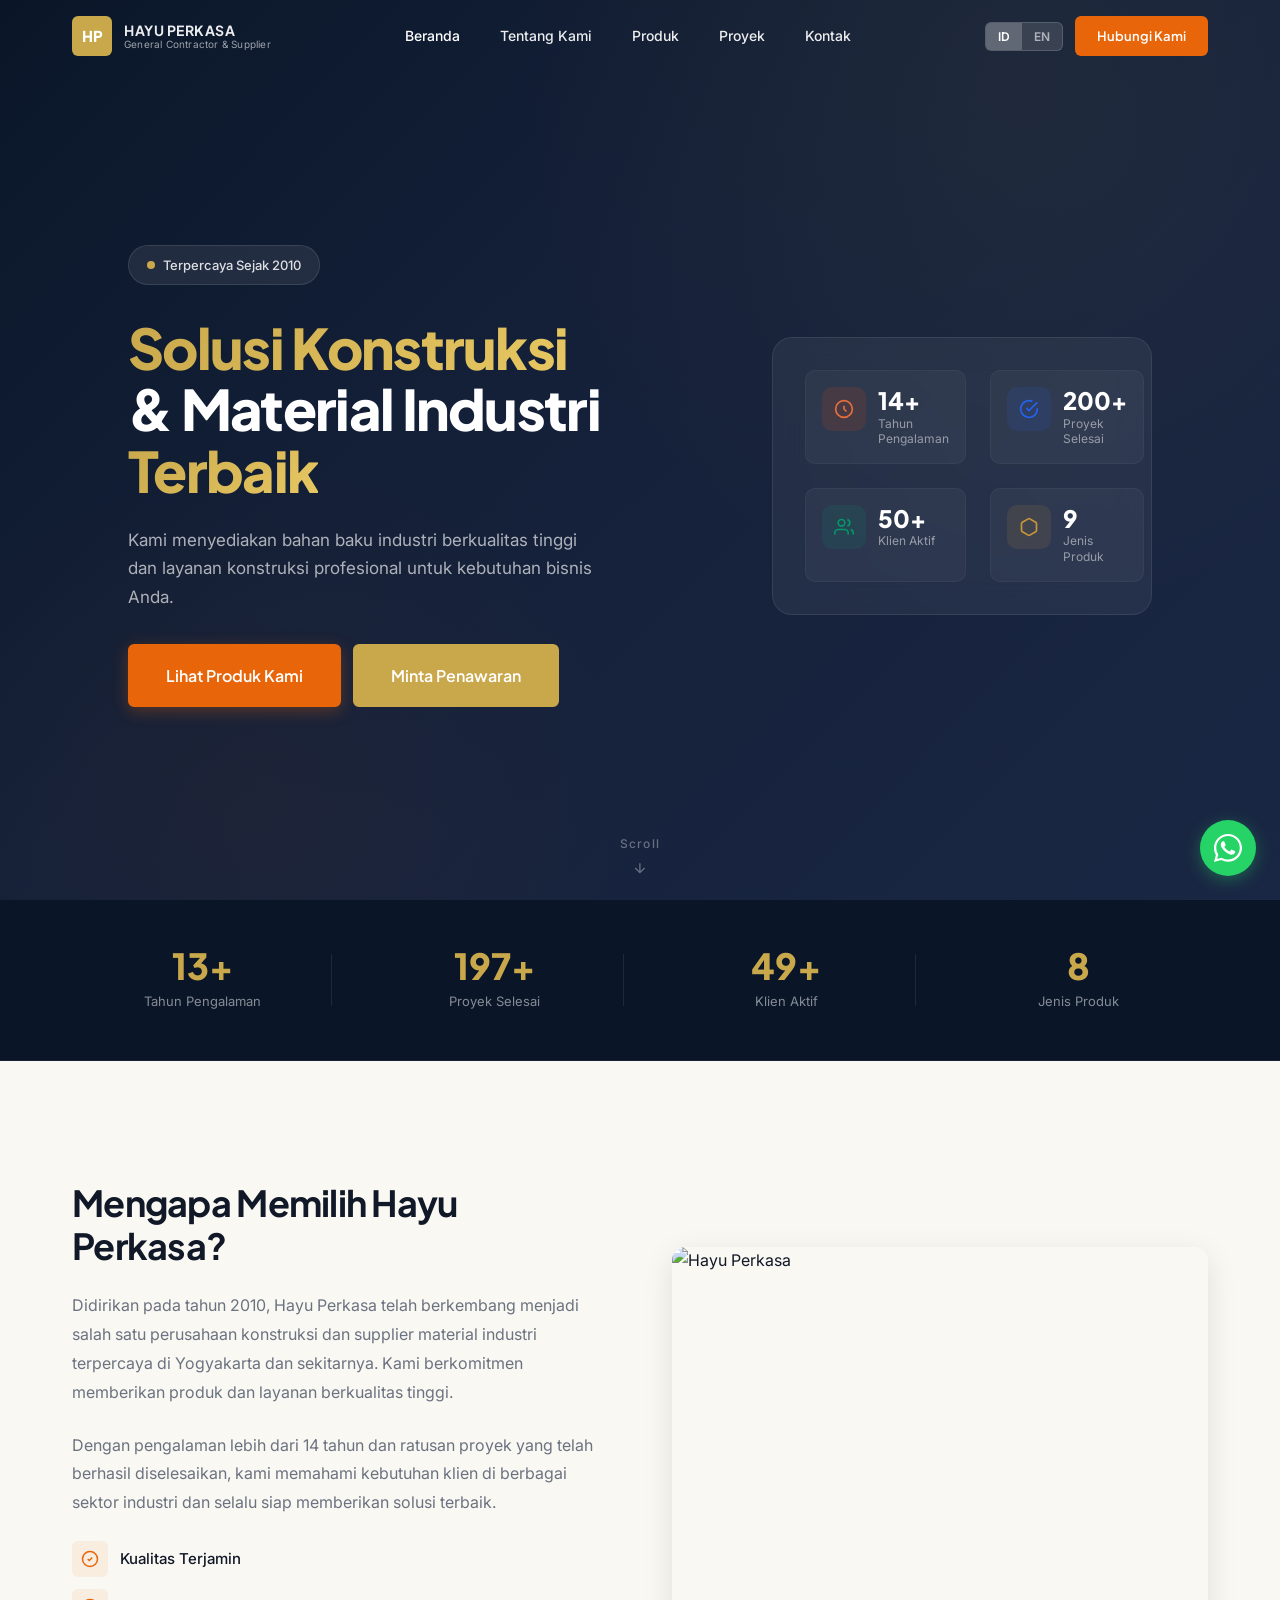
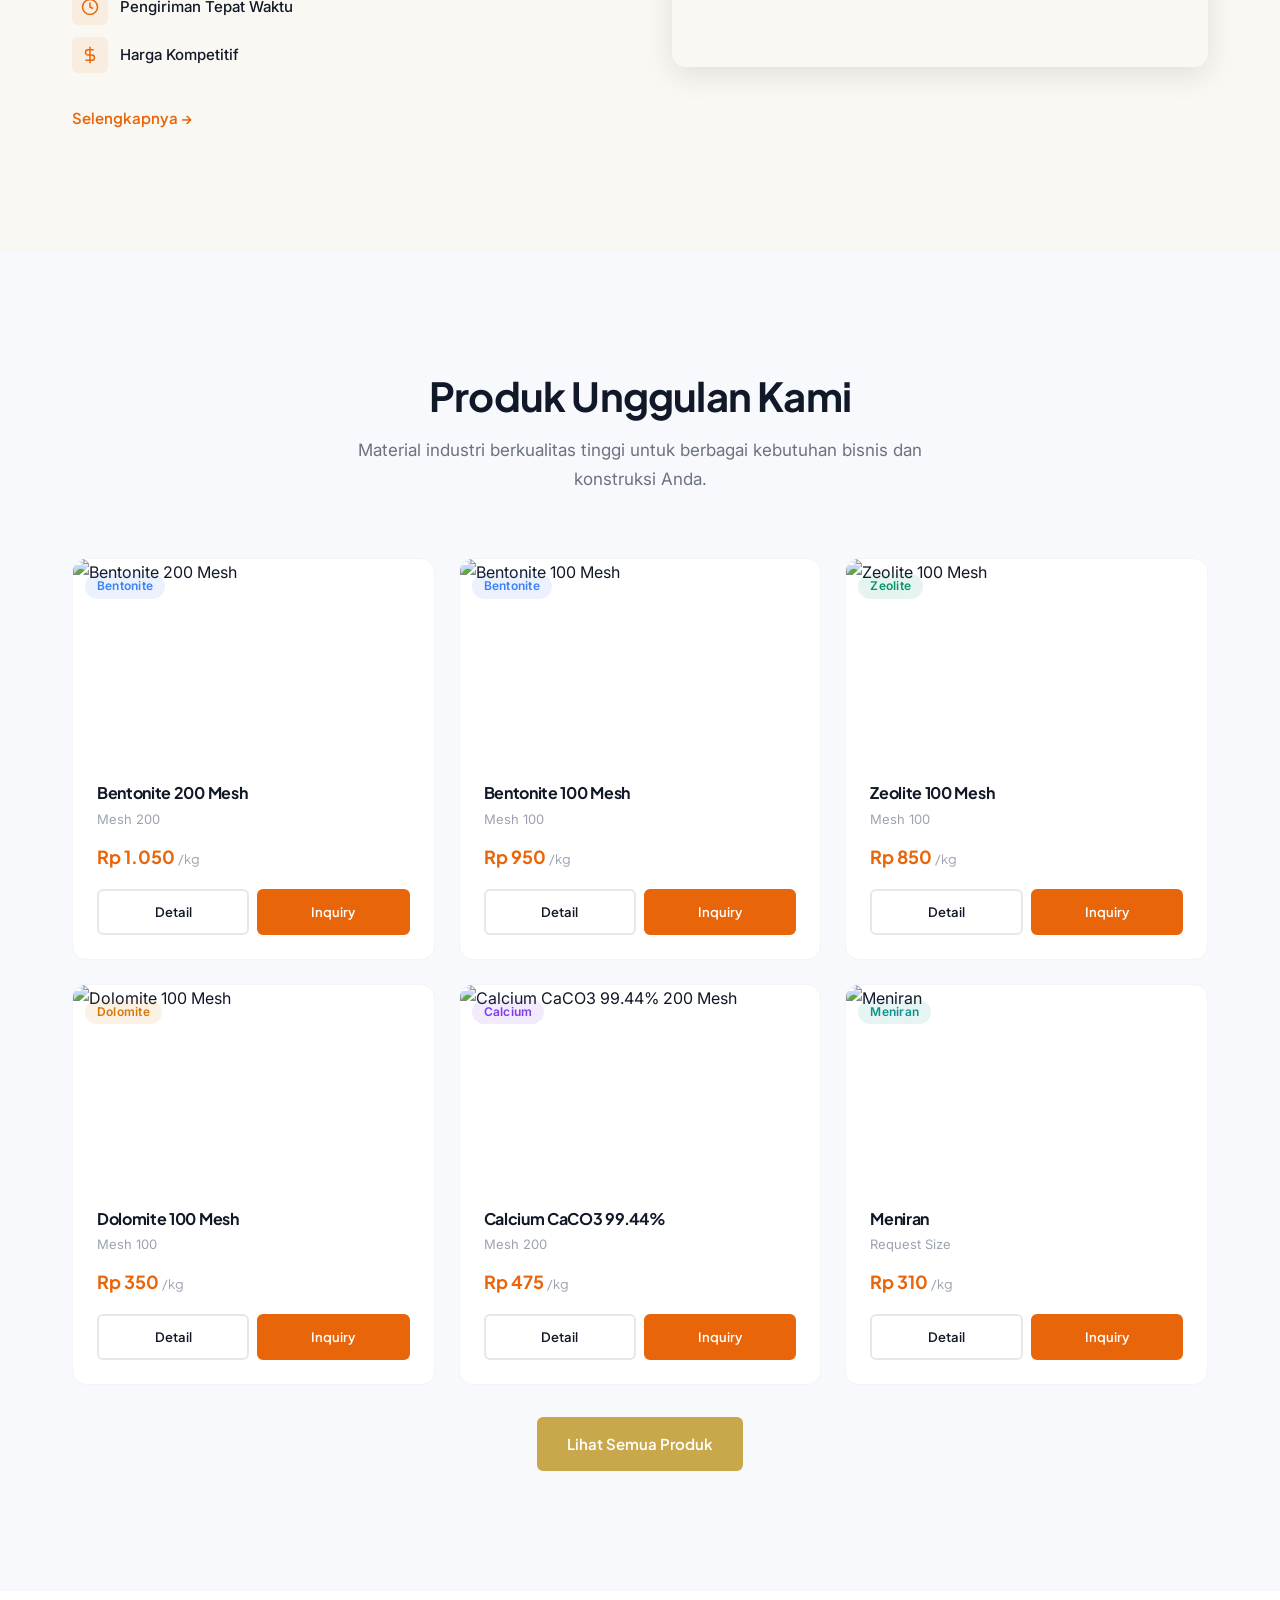
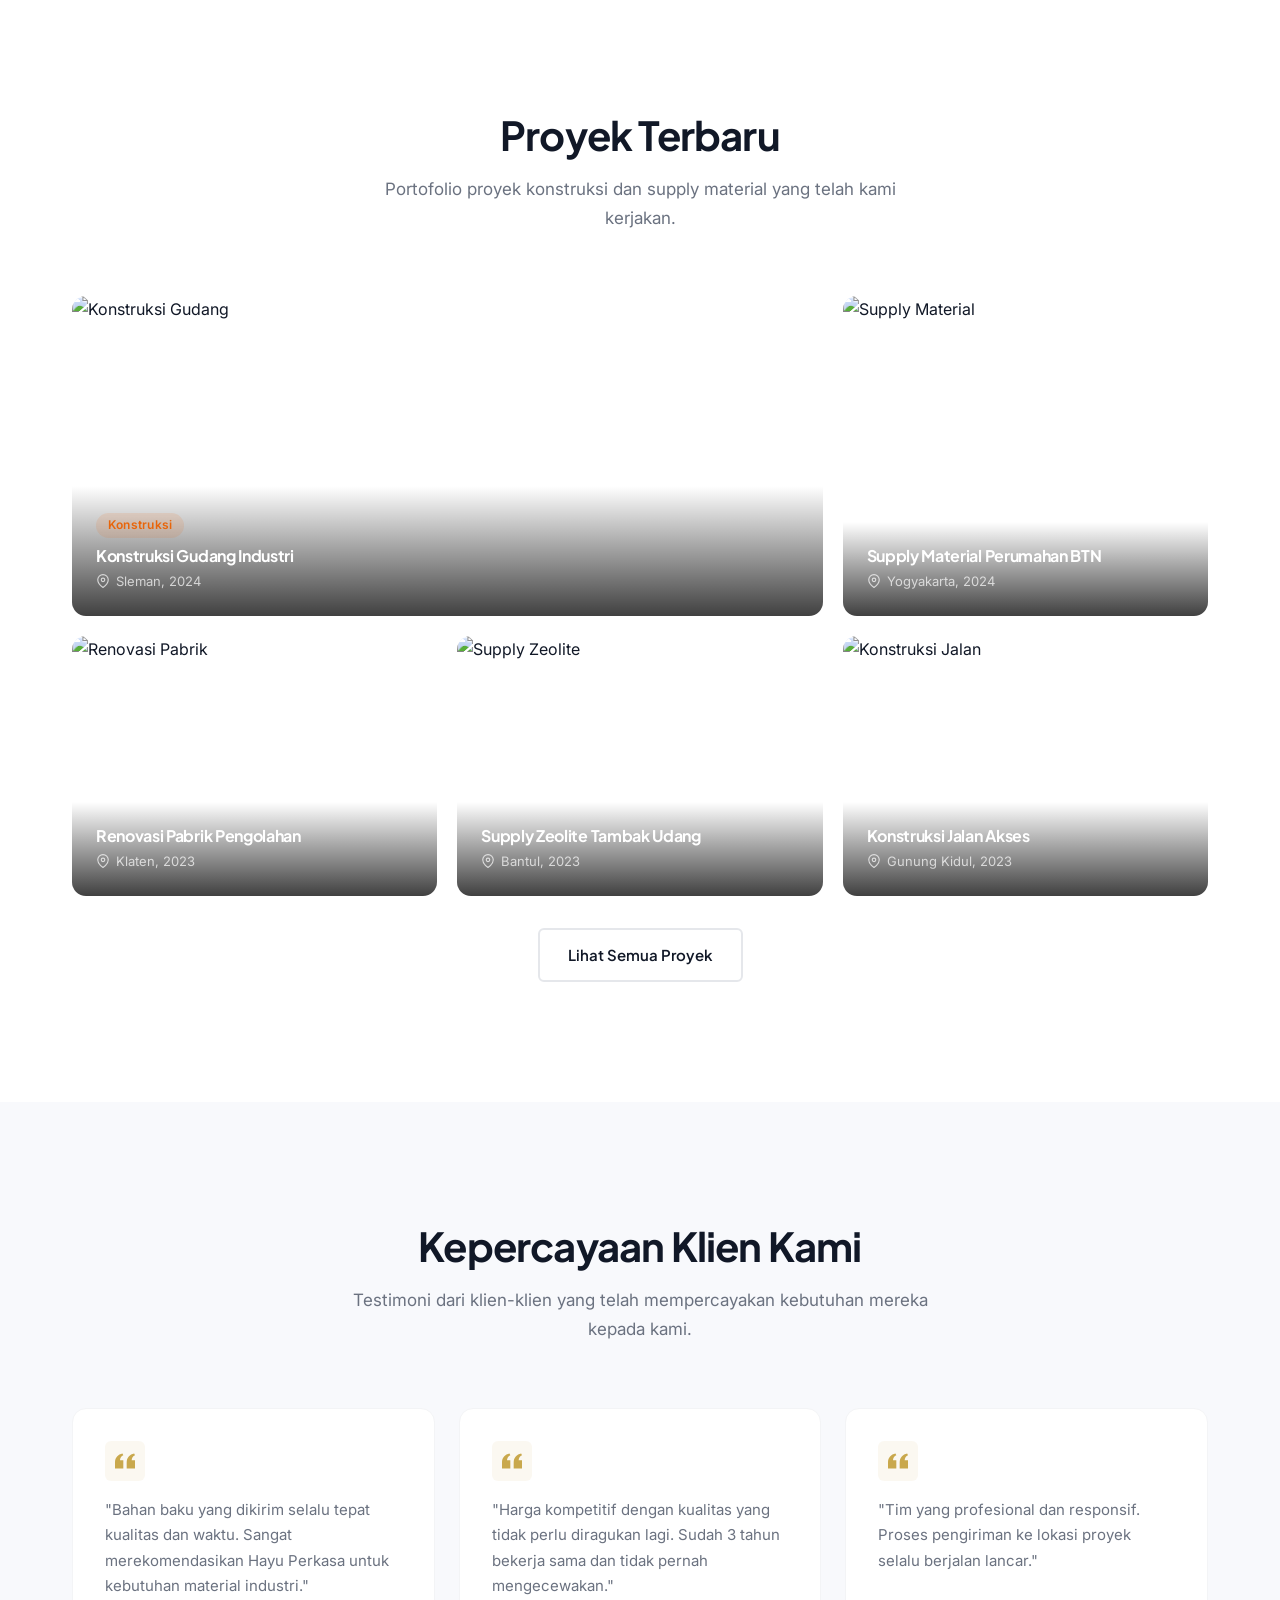
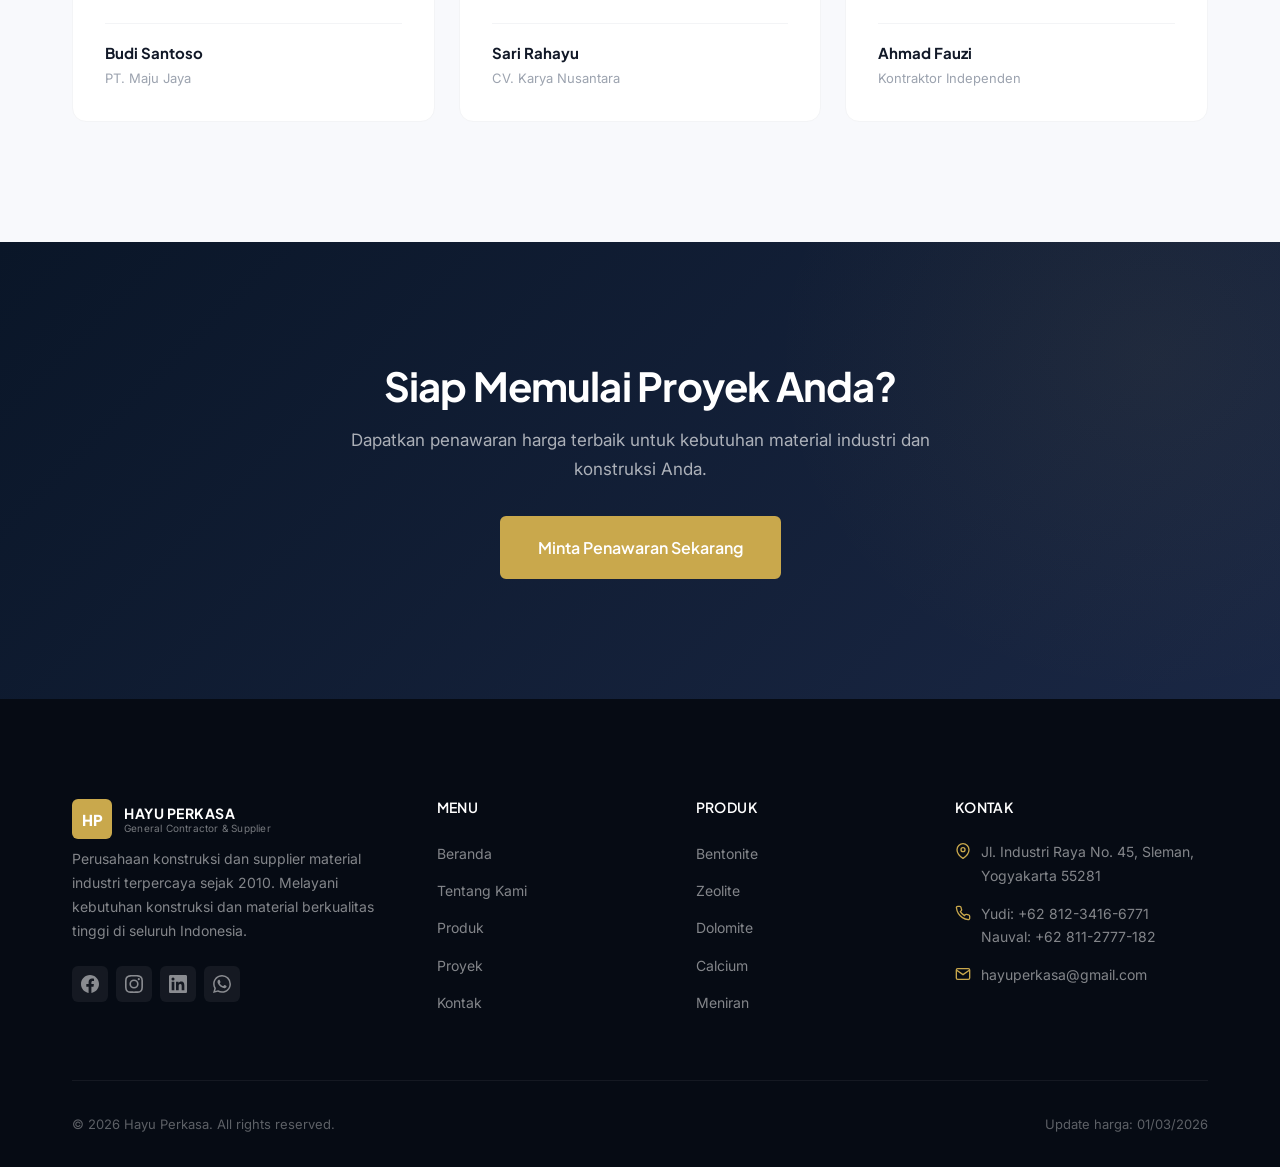
==== commit ba79575a: "v5.0: Complete premium CSS rewrite — fixed projects grid, cleaner design system" ====
--- a/index.html
+++ b/index.html
@@ -314,7 +314,7 @@
         <p data-id="Portofolio proyek konstruksi dan supply material yang telah kami kerjakan." data-en="Portfolio of construction and material supply projects we have completed.">Portofolio proyek konstruksi dan supply material yang telah kami kerjakan.</p>
       </div>
       <div class="projects-preview-grid stagger-children">
-        <div class="project-card" style="grid-area:a;">
+        <div class="project-card">
           <img src="https://picsum.photos/800/600?random=31" alt="Konstruksi Gudang" loading="lazy">
           <div class="project-overlay">
             <span class="badge badge-konstruksi" style="margin-bottom:8px;width:fit-content;">Konstruksi</span>
@@ -325,7 +325,7 @@
             </div>
           </div>
         </div>
-        <div class="project-card" style="grid-area:b;">
+        <div class="project-card">
           <img src="https://picsum.photos/400/300?random=32" alt="Supply Material" loading="lazy">
           <div class="project-overlay">
             <h3>Supply Material Perumahan BTN</h3>
@@ -335,7 +335,7 @@
             </div>
           </div>
         </div>
-        <div class="project-card" style="grid-area:c;">
+        <div class="project-card">
           <img src="https://picsum.photos/400/300?random=33" alt="Renovasi Pabrik" loading="lazy">
           <div class="project-overlay">
             <h3>Renovasi Pabrik Pengolahan</h3>
@@ -345,7 +345,7 @@
             </div>
           </div>
         </div>
-        <div class="project-card" style="grid-area:d;">
+        <div class="project-card">
           <img src="https://picsum.photos/400/300?random=34" alt="Supply Zeolite" loading="lazy">
           <div class="project-overlay">
             <h3>Supply Zeolite Tambak Udang</h3>
@@ -355,7 +355,7 @@
             </div>
           </div>
         </div>
-        <div class="project-card" style="grid-area:e;">
+        <div class="project-card">
           <img src="https://picsum.photos/400/300?random=35" alt="Konstruksi Jalan" loading="lazy">
           <div class="project-overlay">
             <h3>Konstruksi Jalan Akses</h3>
--- a/css/style.css
+++ b/css/style.css
@@ -1,13 +1,13 @@
 /* ============================================
-   HAYU PERKASA — Ultra Premium v4.0
-   Inspired by Apple, Stripe, McKinsey
+   HAYU PERKASA — Premium Corporate v5.0
+   Clean · Authoritative · World-class
    ============================================ */
 
+/* ===== VARIABLES ===== */
 :root {
-  /* Refined Color System */
-  --color-primary: #0B1426;
-  --color-primary-rgb: 11, 20, 38;
-  --color-secondary: #142038;
+  --color-primary: #0A1628;
+  --color-primary-rgb: 10, 22, 40;
+  --color-secondary: #1A2744;
   --color-accent: #E8650A;
   --color-accent-hover: #D45A00;
   --color-accent-rgb: 232, 101, 10;
@@ -15,16 +15,16 @@
   --color-gold: #C9A84C;
   --color-gold-dark: #B39340;
   --color-gold-rgb: 201, 168, 76;
-  --color-gold-light: rgba(201, 168, 76, 0.1);
-  --color-off-white: #F7F8FB;
-  --color-cream: #FBF9F4;
+  --color-gold-light: rgba(201, 168, 76, 0.08);
+  --color-off-white: #F8F9FC;
+  --color-cream: #FAF8F3;
   --color-white: #FFFFFF;
   --color-dark: #060B14;
-  --color-text: #1A2038;
-  --color-text-secondary: #5D6B82;
-  --color-text-muted: #9AA3B3;
-  --color-border: #E4E8F0;
-  --color-border-light: #ECEEF4;
+  --color-text: #111827;
+  --color-text-secondary: #6B7280;
+  --color-text-muted: #9CA3AF;
+  --color-border: #E5E7EB;
+  --color-border-light: #F3F4F6;
   --color-success: #10B981;
   --color-wa-green: #25D366;
 
@@ -45,37 +45,36 @@
   --space-2xl: 48px;
   --space-3xl: 64px;
   --space-4xl: 100px;
-  --space-5xl: 140px;
+  --space-5xl: 120px;
 
   --radius-xs: 4px;
-  --radius-sm: 8px;
-  --radius-md: 12px;
-  --radius-lg: 16px;
+  --radius-sm: 6px;
+  --radius-md: 10px;
+  --radius-lg: 14px;
   --radius-xl: 20px;
   --radius-2xl: 28px;
   --radius-full: 9999px;
 
   --shadow-xs: 0 1px 2px rgba(0,0,0,0.04);
-  --shadow-sm: 0 1px 3px rgba(0,0,0,0.05), 0 1px 2px rgba(0,0,0,0.03);
-  --shadow-md: 0 4px 6px -1px rgba(0,0,0,0.06), 0 2px 4px rgba(0,0,0,0.03);
-  --shadow-lg: 0 10px 15px -3px rgba(0,0,0,0.06), 0 4px 6px rgba(0,0,0,0.02);
-  --shadow-xl: 0 20px 40px -8px rgba(0,0,0,0.1);
-  --shadow-2xl: 0 32px 64px -16px rgba(0,0,0,0.14);
-  --shadow-card: 0 1px 3px rgba(0,0,0,0.03), 0 6px 24px rgba(0,0,0,0.04);
-  --shadow-card-hover: 0 12px 40px rgba(0,0,0,0.1);
-  --shadow-glass: 0 8px 32px rgba(0,0,0,0.06), inset 0 0 0 1px rgba(255,255,255,0.08);
-  --shadow-navbar: 0 1px 0 rgba(255,255,255,0.04);
+  --shadow-sm: 0 1px 3px rgba(0,0,0,0.06);
+  --shadow-md: 0 4px 12px rgba(0,0,0,0.08);
+  --shadow-lg: 0 8px 30px rgba(0,0,0,0.1);
+  --shadow-xl: 0 20px 50px rgba(0,0,0,0.14);
+  --shadow-card: 0 1px 3px rgba(0,0,0,0.04), 0 4px 16px rgba(0,0,0,0.04);
+  --shadow-card-hover: 0 12px 40px rgba(0,0,0,0.12);
+  --shadow-glass: 0 8px 32px rgba(0,0,0,0.06), inset 0 0 0 1px rgba(255,255,255,0.1);
+  --shadow-navbar: 0 1px 0 rgba(0,0,0,0.05);
 
   --ease: cubic-bezier(0.25, 0.1, 0.25, 1);
   --ease-out: cubic-bezier(0, 0, 0.2, 1);
   --ease-spring: cubic-bezier(0.34, 1.56, 0.64, 1);
-  --transition: all 0.35s var(--ease);
+  --transition: all 0.3s var(--ease);
   --transition-fast: all 0.15s var(--ease);
-  --transition-slow: all 0.6s var(--ease-out);
+  --transition-slow: all 0.5s var(--ease-out);
 
   --container-max: 1200px;
   --container-narrow: 800px;
-  --navbar-height: 76px;
+  --navbar-height: 72px;
   --navbar-height-scrolled: 64px;
 }
 
@@ -99,248 +98,163 @@
   overflow-x: hidden;
 }
 
-img { max-width: 100%; height: auto; display: block; }
-a { text-decoration: none; color: inherit; transition: var(--transition); }
-ul, ol { list-style: none; }
-button { border: none; cursor: pointer; font-family: var(--font-body); transition: var(--transition); }
-
-input, textarea, select {
-  font-family: var(--font-body);
-  font-size: 15px;
-  border: 1.5px solid var(--color-border);
-  border-radius: var(--radius-md);
-  padding: 14px 18px;
-  outline: none;
-  transition: var(--transition);
-  width: 100%;
-  background: var(--color-white);
-  color: var(--color-text);
-}
-
-input:focus, textarea:focus, select:focus {
-  border-color: var(--color-accent);
-  box-shadow: 0 0 0 4px rgba(var(--color-accent-rgb), 0.08);
-}
-
-textarea { resize: vertical; min-height: 110px; }
-::selection { background: rgba(var(--color-accent-rgb), 0.12); color: var(--color-text); }
-
-/* ===== TYPOGRAPHY ===== */
-.heading-xl {
-  font-family: var(--font-heading);
-  font-weight: 800;
-  font-size: clamp(2.75rem, 5.5vw, 4rem);
-  line-height: 1.08;
-  letter-spacing: -0.035em;
-}
-
-.heading-lg {
-  font-family: var(--font-heading);
-  font-weight: 800;
-  font-size: clamp(2.25rem, 4.5vw, 3.25rem);
-  line-height: 1.12;
-  letter-spacing: -0.03em;
-}
-
-.heading-md {
-  font-family: var(--font-heading);
-  font-weight: 700;
-  font-size: clamp(1.625rem, 3vw, 2.25rem);
-  line-height: 1.2;
-  letter-spacing: -0.025em;
-}
-
-.heading-sm {
-  font-family: var(--font-heading);
-  font-weight: 700;
-  font-size: clamp(1.125rem, 2vw, 1.375rem);
-  line-height: 1.3;
-  letter-spacing: -0.02em;
-}
-
-.body-lg { font-size: 1.125rem; line-height: 1.8; }
-.body-md { font-size: 1rem; line-height: 1.7; }
-.body-sm { font-size: 0.875rem; line-height: 1.6; }
-.caption {
-  font-size: 0.6875rem;
-  line-height: 1.4;
-  letter-spacing: 0.08em;
-  text-transform: uppercase;
-  font-weight: 700;
-}
+a { text-decoration: none; color: inherit; }
+img { max-width: 100%; display: block; }
+button { cursor: pointer; border: none; background: none; font-family: inherit; }
+ul { list-style: none; }
+input, select, textarea { font-family: inherit; font-size: inherit; }
 
 /* ===== LAYOUT ===== */
-.container { max-width: var(--container-max); margin: 0 auto; padding: 0 40px; }
-.container-narrow { max-width: var(--container-narrow); margin: 0 auto; padding: 0 40px; }
-
-.grid-2 { display: grid; grid-template-columns: repeat(2, 1fr); gap: var(--space-xl); }
-.grid-3 { display: grid; grid-template-columns: repeat(3, 1fr); gap: var(--space-lg); }
-.grid-4 { display: grid; grid-template-columns: repeat(4, 1fr); gap: var(--space-lg); }
+.container {
+  max-width: var(--container-max);
+  margin: 0 auto;
+  padding: 0 32px;
+}
+
 .section-padding { padding: var(--space-5xl) 0; }
 .section-padding-sm { padding: var(--space-4xl) 0; }
 
-/* ===== SECTION HEADER ===== */
 .section-header {
   text-align: center;
   margin-bottom: var(--space-3xl);
-  max-width: 640px;
-  margin-left: auto;
-  margin-right: auto;
-}
-
+}
 .section-header h2 {
   font-family: var(--font-heading);
-  font-weight: 800;
-  font-size: clamp(2rem, 4vw, 2.75rem);
-  color: var(--color-primary);
+  font-size: clamp(1.75rem, 4vw, 2.5rem);
+  font-weight: 700;
+  color: var(--color-text);
   margin-bottom: var(--space-md);
-  letter-spacing: -0.03em;
-  line-height: 1.15;
-}
-
-.section-header h2::after {
-  content: '';
-  display: block;
-  width: 48px;
-  height: 3px;
-  background: var(--color-gold);
-  margin: 16px auto 0;
-  border-radius: 2px;
-}
-
+  letter-spacing: -0.02em;
+  line-height: 1.2;
+}
 .section-header p {
+  font-size: 1.0625rem;
   color: var(--color-text-secondary);
-  font-size: 1.0625rem;
-  line-height: 1.75;
-}
-
-/* ===== BUTTONS ===== */
+  max-width: 580px;
+  margin: 0 auto;
+  line-height: 1.7;
+}
+
+/* Grid systems */
+.grid-2 { display: grid; grid-template-columns: repeat(2, 1fr); gap: var(--space-lg); }
+.grid-3 { display: grid; grid-template-columns: repeat(3, 1fr); gap: var(--space-lg); }
+.grid-4 { display: grid; grid-template-columns: repeat(4, 1fr); gap: var(--space-lg); }
+
+/* =========================================
+   TYPOGRAPHY
+   ========================================= */
+h1, h2, h3, h4, h5, h6 {
+  font-family: var(--font-heading);
+  font-weight: 700;
+  color: var(--color-text);
+  line-height: 1.2;
+  letter-spacing: -0.02em;
+}
+
+/* =========================================
+   BUTTONS
+   ========================================= */
 .btn {
   display: inline-flex;
   align-items: center;
   justify-content: center;
   gap: 8px;
-  padding: 14px 32px;
-  font-family: var(--font-body);
+  font-family: var(--font-heading);
   font-weight: 600;
   font-size: 0.9375rem;
-  border-radius: var(--radius-md);
+  padding: 12px 28px;
+  border-radius: var(--radius-sm);
   transition: var(--transition);
+  border: 2px solid transparent;
+  white-space: nowrap;
   cursor: pointer;
-  border: 2px solid transparent;
-  line-height: 1.2;
-  white-space: nowrap;
-  position: relative;
-}
+  text-decoration: none;
+}
+.btn-sm { padding: 8px 18px; font-size: 0.8125rem; }
+.btn-lg { padding: 16px 36px; font-size: 1rem; }
 
 .btn-primary {
   background: var(--color-accent);
-  color: var(--color-white);
+  color: #fff;
   border-color: var(--color-accent);
 }
-
 .btn-primary:hover {
   background: var(--color-accent-hover);
   border-color: var(--color-accent-hover);
-  transform: translateY(-2px);
-  box-shadow: 0 8px 24px rgba(var(--color-accent-rgb), 0.3);
-}
-
-.btn-secondary {
-  background: transparent;
-  color: var(--color-white);
-  border: 2px solid rgba(255,255,255,0.25);
-}
-
-.btn-secondary:hover {
-  background: var(--color-white);
-  color: var(--color-primary);
-  border-color: var(--color-white);
-  transform: translateY(-2px);
-}
-
-.btn-outline-dark {
-  background: transparent;
-  color: var(--color-primary);
-  border: 2px solid var(--color-border);
-  font-weight: 600;
-}
-
-.btn-outline-dark:hover {
-  background: var(--color-primary);
-  color: var(--color-white);
-  border-color: var(--color-primary);
-  transform: translateY(-2px);
-}
-
-.btn-white {
-  background: var(--color-white);
-  color: var(--color-primary);
-  font-weight: 700;
-  border-color: var(--color-white);
-}
-
-.btn-white:hover {
-  transform: translateY(-3px);
-  box-shadow: 0 12px 32px rgba(0,0,0,0.2);
+  transform: translateY(-1px);
+  box-shadow: 0 4px 12px rgba(var(--color-accent-rgb), 0.3);
 }
 
 .btn-gold {
   background: var(--color-gold);
-  color: var(--color-primary);
+  color: #fff;
   border-color: var(--color-gold);
-  font-weight: 700;
-}
-
+}
 .btn-gold:hover {
   background: var(--color-gold-dark);
   border-color: var(--color-gold-dark);
-  transform: translateY(-2px);
-  box-shadow: 0 8px 24px rgba(var(--color-gold-rgb), 0.3);
-}
-
-.btn-sm { padding: 10px 22px; font-size: 0.8125rem; }
-.btn-lg { padding: 18px 44px; font-size: 1rem; }
-
-/* ===== BADGES ===== */
+  transform: translateY(-1px);
+  box-shadow: 0 4px 12px rgba(var(--color-gold-rgb), 0.3);
+}
+
+.btn-outline-dark {
+  background: transparent;
+  color: var(--color-text);
+  border-color: var(--color-border);
+}
+.btn-outline-dark:hover {
+  border-color: var(--color-text);
+  background: var(--color-text);
+  color: #fff;
+}
+
+.btn-white {
+  background: #fff;
+  color: var(--color-primary);
+  border-color: #fff;
+}
+.btn-white:hover {
+  background: var(--color-off-white);
+  transform: translateY(-1px);
+  box-shadow: 0 4px 12px rgba(255,255,255,0.2);
+}
+
+/* =========================================
+   BADGES
+   ========================================= */
 .badge {
   display: inline-flex;
   align-items: center;
-  padding: 5px 14px;
+  padding: 4px 12px;
   border-radius: var(--radius-full);
-  font-size: 0.6875rem;
-  font-weight: 700;
-  letter-spacing: 0.04em;
-  text-transform: uppercase;
-}
-
-.badge-bentonite { background: rgba(59,130,246,0.08); color: var(--color-cat-bentonite); }
-.badge-zeolite { background: rgba(5,150,105,0.08); color: var(--color-cat-zeolite); }
-.badge-dolomite { background: rgba(217,119,6,0.08); color: var(--color-cat-dolomite); }
-.badge-calcium { background: rgba(124,58,237,0.08); color: var(--color-cat-calcium); }
-.badge-meniran { background: rgba(13,148,136,0.08); color: var(--color-cat-meniran); }
-.badge-konstruksi { background: rgba(var(--color-accent-rgb),0.08); color: var(--color-accent); }
-.badge-supply { background: rgba(59,130,246,0.08); color: var(--color-cat-bentonite); }
-
-/* ===== CARDS BASE ===== */
-.card {
-  background: var(--color-white);
-  border: 1px solid var(--color-border-light);
-  border-radius: var(--radius-lg);
-  overflow: hidden;
-  transition: var(--transition-slow);
-}
-
-.card:hover {
-  transform: translateY(-4px);
-  box-shadow: var(--shadow-card-hover);
-  border-color: transparent;
-}
-
-.accent-strip {
-  height: 3px;
-  background: linear-gradient(90deg, var(--color-gold), var(--color-accent));
-  width: 100%;
+  font-size: 0.75rem;
+  font-weight: 600;
+  letter-spacing: 0.02em;
+  line-height: 1.4;
+}
+.badge-bentonite { background: rgba(59,130,246,0.1); color: var(--color-cat-bentonite); }
+.badge-zeolite { background: rgba(5,150,105,0.1); color: var(--color-cat-zeolite); }
+.badge-dolomite { background: rgba(217,119,6,0.1); color: var(--color-cat-dolomite); }
+.badge-calcium { background: rgba(124,58,237,0.1); color: var(--color-cat-calcium); }
+.badge-meniran { background: rgba(13,148,136,0.1); color: var(--color-cat-meniran); }
+.badge-konstruksi { background: rgba(232,101,10,0.12); color: var(--color-accent); }
+.badge-supply { background: rgba(201,168,76,0.12); color: var(--color-gold-dark); }
+
+/* =========================================
+   LINK ARROW
+   ========================================= */
+.link-arrow {
+  display: inline-flex;
+  align-items: center;
+  font-family: var(--font-heading);
+  font-weight: 600;
+  font-size: 0.9375rem;
+  color: var(--color-accent);
+  transition: var(--transition);
+}
+.link-arrow:hover {
+  color: var(--color-accent-hover);
+  gap: 4px;
 }
 
 /* =========================================
@@ -348,155 +262,143 @@
    ========================================= */
 .navbar {
   position: fixed;
-  top: 0; left: 0;
+  top: 0;
+  left: 0;
+  right: 0;
+  z-index: 1000;
+  height: var(--navbar-height);
+  display: flex;
+  align-items: center;
+  transition: var(--transition);
+  background: transparent;
+}
+.navbar.scrolled {
+  background: rgba(255,255,255,0.97);
+  backdrop-filter: blur(12px);
+  -webkit-backdrop-filter: blur(12px);
+  box-shadow: 0 1px 3px rgba(0,0,0,0.06);
+  height: var(--navbar-height-scrolled);
+}
+.navbar > .container {
+  display: flex;
+  align-items: center;
+  justify-content: space-between;
   width: 100%;
-  height: var(--navbar-height);
-  z-index: 1000;
-  background: transparent;
-  transition: var(--transition);
-}
-
-.navbar.scrolled {
-  height: var(--navbar-height-scrolled);
-  background: rgba(var(--color-primary-rgb), 0.95);
-  backdrop-filter: blur(24px) saturate(180%);
-  -webkit-backdrop-filter: blur(24px) saturate(180%);
-  box-shadow: var(--shadow-navbar);
-}
-
-.navbar .container {
-  display: flex;
-  align-items: center;
-  justify-content: space-between;
-  height: 100%;
-}
-
+}
+
+/* Brand */
 .navbar-brand {
   display: flex;
   align-items: center;
   gap: 12px;
   text-decoration: none;
 }
-
 .navbar-logo {
-  width: 42px;
-  height: 42px;
+  width: 40px;
+  height: 40px;
   background: var(--color-gold);
+  color: #fff;
+  display: flex;
+  align-items: center;
+  justify-content: center;
+  font-family: var(--font-heading);
+  font-weight: 800;
+  font-size: 15px;
   border-radius: var(--radius-sm);
-  display: flex;
-  align-items: center;
-  justify-content: center;
-  font-family: var(--font-heading);
-  font-weight: 800;
-  font-size: 0.9375rem;
-  color: var(--color-primary);
-  flex-shrink: 0;
-  letter-spacing: -0.02em;
-}
-
-.navbar-brand-text { display: flex; flex-direction: column; }
-
+  letter-spacing: -0.5px;
+}
+.navbar-brand-text { display: flex; flex-direction: column; line-height: 1.2; }
 .navbar-brand-name {
   font-family: var(--font-heading);
-  font-weight: 800;
-  font-size: 0.9375rem;
-  color: var(--color-white);
-  letter-spacing: 0.06em;
-  line-height: 1.2;
-}
-
+  font-weight: 700;
+  font-size: 14px;
+  color: var(--color-text);
+  letter-spacing: 0.5px;
+}
 .navbar-brand-tagline {
-  font-size: 0.625rem;
-  color: rgba(255,255,255,0.35);
-  letter-spacing: 0.1em;
-  text-transform: uppercase;
-  font-weight: 600;
-}
-
+  font-size: 10px;
+  color: var(--color-text-muted);
+  font-weight: 400;
+  letter-spacing: 0.2px;
+}
+
+/* Nav color on hero (before scroll) */
+.navbar:not(.scrolled) .navbar-brand-name,
+.navbar:not(.scrolled) .navbar-nav a { color: rgba(255,255,255,0.92); }
+.navbar:not(.scrolled) .navbar-brand-tagline { color: rgba(255,255,255,0.6); }
+.navbar:not(.scrolled) .navbar-logo { background: var(--color-gold); }
+
+/* Nav links */
 .navbar-nav {
   display: flex;
   align-items: center;
-  gap: 4px;
-}
-
+  gap: 8px;
+}
 .navbar-nav a {
-  color: rgba(255,255,255,0.6);
+  font-family: var(--font-body);
+  font-weight: 500;
   font-size: 0.875rem;
-  font-weight: 500;
+  color: var(--color-text-secondary);
   padding: 8px 16px;
   border-radius: var(--radius-sm);
+  transition: var(--transition-fast);
+}
+.navbar-nav a:hover,
+.navbar-nav a.active {
+  color: var(--color-text);
+}
+.navbar:not(.scrolled) .navbar-nav a:hover,
+.navbar:not(.scrolled) .navbar-nav a.active { color: #fff; }
+
+/* Nav actions */
+.navbar-actions {
+  display: flex;
+  align-items: center;
+  gap: 12px;
+}
+.lang-toggle {
+  display: flex;
+  background: var(--color-off-white);
+  border-radius: var(--radius-sm);
+  overflow: hidden;
+  border: 1px solid var(--color-border);
+}
+.navbar:not(.scrolled) .lang-toggle {
+  background: rgba(255,255,255,0.12);
+  border-color: rgba(255,255,255,0.15);
+}
+.lang-toggle button {
+  padding: 6px 12px;
+  font-size: 0.75rem;
+  font-weight: 600;
+  color: var(--color-text-muted);
+  transition: var(--transition-fast);
+  border: none;
+  background: none;
+}
+.lang-toggle button.active {
+  background: var(--color-primary);
+  color: #fff;
+}
+.navbar:not(.scrolled) .lang-toggle button { color: rgba(255,255,255,0.6); }
+.navbar:not(.scrolled) .lang-toggle button.active {
+  background: rgba(255,255,255,0.2);
+  color: #fff;
+}
+
+.btn-cta-nav {
+  font-family: var(--font-heading);
+  font-weight: 600;
+  font-size: 0.8125rem;
+  padding: 9px 22px;
+  background: var(--color-accent);
+  color: #fff;
+  border-radius: var(--radius-sm);
   transition: var(--transition);
-  position: relative;
-}
-
-.navbar-nav a:hover { color: var(--color-white); }
-
-.navbar-nav a.active {
-  color: var(--color-white);
-  font-weight: 600;
-}
-
-.navbar-nav a.active::after {
-  content: '';
-  position: absolute;
-  bottom: -2px;
-  left: 50%;
-  transform: translateX(-50%);
-  width: 20px;
-  height: 2px;
-  background: var(--color-gold);
-  border-radius: 1px;
-}
-
-.navbar-actions {
-  display: flex;
-  align-items: center;
-  gap: 14px;
-}
-
-.lang-toggle {
-  display: flex;
-  align-items: center;
-  background: rgba(255,255,255,0.06);
-  border-radius: var(--radius-sm);
-  padding: 3px;
-  gap: 2px;
-}
-
-.lang-toggle button {
-  padding: 5px 12px;
-  border: none;
-  background: transparent;
-  color: rgba(255,255,255,0.4);
-  font-size: 0.75rem;
-  font-weight: 700;
-  border-radius: 6px;
-  cursor: pointer;
-  transition: var(--transition-fast);
-  letter-spacing: 0.04em;
-}
-
-.lang-toggle button.active {
-  background: rgba(255,255,255,0.12);
-  color: var(--color-white);
-}
-
-.btn-cta-nav {
-  padding: 10px 24px;
-  background: var(--color-gold);
-  color: var(--color-primary);
-  border: none;
-  border-radius: var(--radius-sm);
-  font-size: 0.8125rem;
-  font-weight: 700;
-  cursor: pointer;
-  transition: var(--transition);
-}
-
+}
 .btn-cta-nav:hover {
-  background: var(--color-gold-dark);
+  background: var(--color-accent-hover);
   transform: translateY(-1px);
-  box-shadow: 0 4px 16px rgba(var(--color-gold-rgb), 0.3);
 }
 
 /* Hamburger */
@@ -504,479 +406,417 @@
   display: none;
   flex-direction: column;
   gap: 5px;
+  width: 28px;
+  padding: 4px 0;
   cursor: pointer;
-  padding: 8px;
-  background: none;
-  border: none;
-  z-index: 1001;
-}
-
+}
 .hamburger span {
   display: block;
-  width: 22px;
   height: 2px;
-  background: var(--color-white);
-  border-radius: 1px;
+  background: var(--color-text);
+  border-radius: 2px;
   transition: var(--transition);
 }
-
+.navbar:not(.scrolled) .hamburger span { background: #fff; }
 .hamburger.open span:nth-child(1) { transform: rotate(45deg) translate(5px, 5px); }
 .hamburger.open span:nth-child(2) { opacity: 0; }
 .hamburger.open span:nth-child(3) { transform: rotate(-45deg) translate(5px, -5px); }
 
-/* Mobile Nav */
+/* Mobile nav */
 .mobile-nav {
   display: none;
   position: fixed;
   top: var(--navbar-height);
-  left: 0; width: 100%;
-  background: rgba(var(--color-primary-rgb), 0.98);
-  backdrop-filter: blur(24px);
-  padding: var(--space-lg) var(--space-xl);
-  transform: translateY(-120%);
+  left: 0;
+  right: 0;
+  background: #fff;
+  box-shadow: var(--shadow-lg);
+  padding: var(--space-lg);
+  z-index: 999;
+  transform: translateY(-100%);
   opacity: 0;
   transition: var(--transition);
-  z-index: 999;
-}
-
-.mobile-nav.open { transform: translateY(0); opacity: 1; }
-
+}
+.mobile-nav.open {
+  transform: translateY(0);
+  opacity: 1;
+}
 .mobile-nav a {
   display: block;
-  color: rgba(255,255,255,0.6);
-  padding: 16px 0;
+  padding: 12px 0;
+  font-weight: 500;
   font-size: 1rem;
-  font-weight: 500;
-  border-bottom: 1px solid rgba(255,255,255,0.05);
-}
-
-.mobile-nav a.active { color: var(--color-white); }
-.mobile-nav a:hover { color: var(--color-gold); }
-
+  color: var(--color-text);
+  border-bottom: 1px solid var(--color-border-light);
+}
+.mobile-nav a.active { color: var(--color-accent); }
 .mobile-nav-actions {
   display: flex;
   align-items: center;
   gap: 12px;
+  margin-top: var(--space-lg);
   padding-top: var(--space-lg);
+  border-top: 1px solid var(--color-border);
 }
 
 /* =========================================
    HERO SECTION
    ========================================= */
 .hero-section {
+  position: relative;
   min-height: 100vh;
-  background: var(--color-primary);
-  position: relative;
-  display: flex;
-  align-items: center;
+  display: flex;
+  align-items: center;
+  padding: calc(var(--navbar-height) + 40px) 0 60px;
+  background: linear-gradient(135deg, #0A1628 0%, #142038 40%, #1A2744 100%);
   overflow: hidden;
-  padding-top: var(--navbar-height);
-}
-
-/* Subtle gradient mesh */
+}
 .hero-section::before {
   content: '';
   position: absolute;
-  inset: 0;
-  background:
-    radial-gradient(ellipse at 20% 80%, rgba(var(--color-gold-rgb), 0.06) 0%, transparent 50%),
-    radial-gradient(ellipse at 80% 20%, rgba(var(--color-accent-rgb), 0.04) 0%, transparent 50%),
-    radial-gradient(ellipse at 50% 50%, rgba(var(--color-gold-rgb), 0.02) 0%, transparent 60%);
+  top: -50%;
+  right: -20%;
+  width: 80%;
+  height: 120%;
+  background: radial-gradient(ellipse, rgba(201,168,76,0.06) 0%, transparent 70%);
   pointer-events: none;
 }
-
-/* Subtle grid pattern */
 .hero-section::after {
   content: '';
   position: absolute;
-  inset: 0;
-  background-image:
-    linear-gradient(rgba(255,255,255,0.015) 1px, transparent 1px),
-    linear-gradient(90deg, rgba(255,255,255,0.015) 1px, transparent 1px);
-  background-size: 80px 80px;
+  bottom: -30%;
+  left: -10%;
+  width: 60%;
+  height: 80%;
+  background: radial-gradient(ellipse, rgba(232,101,10,0.04) 0%, transparent 70%);
   pointer-events: none;
 }
 
 .hero-content {
   display: grid;
-  grid-template-columns: 1.2fr 1fr;
+  grid-template-columns: 1fr 1fr;
   gap: var(--space-3xl);
   align-items: center;
   position: relative;
   z-index: 1;
-  padding: var(--space-3xl) 0;
-}
+}
+
+.hero-left { max-width: 560px; }
 
 .hero-badge {
   display: inline-flex;
   align-items: center;
-  gap: 10px;
-  background: rgba(var(--color-gold-rgb), 0.06);
-  color: var(--color-gold);
-  padding: 8px 20px;
+  gap: 8px;
+  padding: 8px 18px;
+  background: rgba(255,255,255,0.08);
+  border: 1px solid rgba(255,255,255,0.1);
   border-radius: var(--radius-full);
-  font-size: 0.75rem;
-  font-weight: 600;
+  font-size: 0.8125rem;
+  font-weight: 500;
+  color: rgba(255,255,255,0.85);
   margin-bottom: var(--space-xl);
-  border: 1px solid rgba(var(--color-gold-rgb), 0.12);
-  letter-spacing: 0.04em;
-}
-
-.hero-badge .pulse-dot {
-  width: 6px; height: 6px;
+}
+.pulse-dot {
+  width: 8px;
+  height: 8px;
+  border-radius: 50%;
   background: var(--color-gold);
-  border-radius: 50%;
-  animation: pulse 2.5s infinite;
+  animation: pulse 2s infinite;
+}
+@keyframes pulse {
+  0%, 100% { opacity: 1; transform: scale(1); }
+  50% { opacity: 0.6; transform: scale(1.4); }
 }
 
 .hero-left h1 {
   font-family: var(--font-heading);
+  font-size: clamp(2.5rem, 5vw, 3.5rem);
   font-weight: 800;
-  font-size: clamp(2.75rem, 5.5vw, 4rem);
-  color: var(--color-white);
-  line-height: 1.06;
-  letter-spacing: -0.04em;
+  line-height: 1.1;
+  color: #fff;
   margin-bottom: var(--space-lg);
-}
-
+  letter-spacing: -0.03em;
+}
 .hero-left h1 span {
-  background: linear-gradient(135deg, var(--color-gold) 0%, #E8C86A 100%);
+  background: linear-gradient(135deg, var(--color-gold) 0%, #E8C862 100%);
   -webkit-background-clip: text;
   -webkit-text-fill-color: transparent;
   background-clip: text;
 }
 
 .hero-subtitle {
-  color: rgba(255,255,255,0.45);
   font-size: 1.0625rem;
-  line-height: 1.8;
-  margin-bottom: var(--space-2xl);
+  line-height: 1.7;
+  color: rgba(255,255,255,0.65);
+  margin-bottom: var(--space-xl);
   max-width: 480px;
 }
 
-.hero-buttons { display: flex; gap: 14px; flex-wrap: wrap; }
-
-/* Hero Stats Card — Glass Morphism */
+.hero-buttons {
+  display: flex;
+  gap: 12px;
+  flex-wrap: wrap;
+}
+.hero-buttons .btn-primary { box-shadow: 0 4px 16px rgba(var(--color-accent-rgb), 0.3); }
+
+/* Hero stats card */
+.hero-right {
+  display: flex;
+  justify-content: flex-end;
+}
 .hero-stats-card {
+  background: rgba(255,255,255,0.06);
+  border: 1px solid rgba(255,255,255,0.08);
+  backdrop-filter: blur(16px);
+  -webkit-backdrop-filter: blur(16px);
+  border-radius: var(--radius-xl);
+  padding: var(--space-xl);
+  display: grid;
+  grid-template-columns: 1fr 1fr;
+  gap: var(--space-lg);
+  max-width: 380px;
+  width: 100%;
+}
+.stat-item {
+  display: flex;
+  align-items: flex-start;
+  gap: 12px;
+  padding: var(--space-md);
   background: rgba(255,255,255,0.04);
-  border: 1px solid rgba(255,255,255,0.08);
-  border-radius: var(--radius-xl);
-  padding: var(--space-xl) var(--space-lg);
-  backdrop-filter: blur(20px);
-  -webkit-backdrop-filter: blur(20px);
-  box-shadow: var(--shadow-glass);
-}
-
-.hero-stats-card .stat-item {
-  display: flex;
-  align-items: center;
-  gap: 16px;
-  padding: 16px 0;
-  border-bottom: 1px solid rgba(255,255,255,0.06);
-}
-
-.hero-stats-card .stat-item:last-child { border-bottom: none; }
-
-.hero-stats-card .stat-icon {
-  width: 48px; height: 48px;
   border-radius: var(--radius-md);
+  border: 1px solid rgba(255,255,255,0.04);
+}
+.stat-icon {
+  width: 44px;
+  height: 44px;
   display: flex;
   align-items: center;
   justify-content: center;
+  border-radius: var(--radius-md);
   flex-shrink: 0;
 }
-
-.hero-stats-card .stat-number {
+.stat-icon svg { width: 20px; height: 20px; }
+.stat-item .stat-number {
   font-family: var(--font-heading);
   font-weight: 800;
-  font-size: 1.75rem;
-  color: var(--color-white);
-  line-height: 1;
-  letter-spacing: -0.03em;
-}
-
-.hero-stats-card .stat-label {
-  color: rgba(255,255,255,0.35);
-  font-size: 0.8125rem;
-  margin-top: 3px;
-  font-weight: 500;
-}
-
+  font-size: 1.5rem;
+  color: #fff;
+  line-height: 1.1;
+}
+.stat-item .stat-label {
+  font-size: 0.75rem;
+  color: rgba(255,255,255,0.5);
+  font-weight: 400;
+  line-height: 1.3;
+  margin-top: 2px;
+}
+
+/* Scroll indicator */
 .scroll-indicator {
   position: absolute;
-  bottom: 36px;
+  bottom: 24px;
   left: 50%;
   transform: translateX(-50%);
   display: flex;
   flex-direction: column;
   align-items: center;
   gap: 6px;
-  color: rgba(255,255,255,0.15);
-  font-size: 0.625rem;
-  letter-spacing: 0.15em;
-  text-transform: uppercase;
-  animation: floatDown 3s ease-in-out infinite;
-  z-index: 2;
-  font-weight: 600;
-}
-
+  color: rgba(255,255,255,0.35);
+  font-size: 0.75rem;
+  font-weight: 500;
+  letter-spacing: 0.1em;
+  animation: scrollBounce 2.5s infinite;
+}
 .scroll-indicator svg { width: 16px; height: 16px; }
+@keyframes scrollBounce {
+  0%, 100% { transform: translateX(-50%) translateY(0); }
+  50% { transform: translateX(-50%) translateY(8px); }
+}
 
 /* =========================================
    STATS BAR
    ========================================= */
 .stats-bar {
-  background: var(--color-secondary);
+  background: var(--color-primary);
   padding: var(--space-2xl) 0;
-  position: relative;
-}
-
-.stats-bar::before {
-  content: '';
-  position: absolute;
-  top: 0; left: 0; right: 0;
-  height: 1px;
-  background: linear-gradient(90deg, transparent, rgba(var(--color-gold-rgb), 0.3), transparent);
-}
-
+  border-bottom: 1px solid rgba(255,255,255,0.06);
+}
 .stats-grid {
   display: grid;
   grid-template-columns: repeat(4, 1fr);
   gap: var(--space-xl);
 }
-
 .stat-block {
   text-align: center;
-  padding: var(--space-lg);
   position: relative;
 }
-
 .stat-block::after {
   content: '';
   position: absolute;
   right: 0;
-  top: 20%;
-  height: 60%;
+  top: 10%;
+  height: 80%;
   width: 1px;
-  background: rgba(255,255,255,0.06);
-}
-
+  background: rgba(255,255,255,0.08);
+}
 .stat-block:last-child::after { display: none; }
-
 .stat-block .stat-number {
   font-family: var(--font-heading);
   font-weight: 800;
-  font-size: clamp(2.25rem, 4vw, 3.25rem);
-  color: var(--color-white);
+  font-size: clamp(1.75rem, 3vw, 2.25rem);
+  color: var(--color-gold);
   line-height: 1;
-  margin-bottom: 8px;
-  letter-spacing: -0.03em;
-}
-
+  margin-bottom: 6px;
+}
 .stat-block .stat-number span { color: var(--color-gold); }
-
 .stat-block .stat-label {
-  color: rgba(255,255,255,0.4);
-  font-size: 0.875rem;
-  font-weight: 500;
-}
-
-/* =========================================
-   ABOUT
+  font-size: 0.8125rem;
+  color: rgba(255,255,255,0.5);
+  font-weight: 400;
+}
+
+/* =========================================
+   ABOUT SECTION
    ========================================= */
 .about-section {
-  padding: var(--space-5xl) 0;
   background: var(--color-cream);
 }
-
 .about-grid {
   display: grid;
   grid-template-columns: 1fr 1fr;
   gap: var(--space-3xl);
   align-items: center;
 }
-
 .about-content h2 {
-  font-family: var(--font-heading);
-  font-weight: 800;
-  font-size: clamp(1.875rem, 3.5vw, 2.5rem);
-  color: var(--color-primary);
+  font-size: clamp(1.5rem, 3vw, 2.25rem);
+  font-weight: 700;
   margin-bottom: var(--space-lg);
-  letter-spacing: -0.03em;
-  line-height: 1.15;
-}
-
+  line-height: 1.2;
+}
 .about-content p {
+  font-size: 1rem;
   color: var(--color-text-secondary);
-  margin-bottom: var(--space-md);
+  margin-bottom: var(--space-lg);
   line-height: 1.8;
-  font-size: 1rem;
-}
-
+}
+
+/* USP list */
 .usp-list {
   display: flex;
   flex-direction: column;
   gap: 12px;
-  margin: var(--space-xl) 0;
-}
-
+  margin-bottom: var(--space-xl);
+}
 .usp-item {
   display: flex;
   align-items: center;
-  gap: 16px;
-  padding: 16px 20px;
-  background: var(--color-white);
-  border-radius: var(--radius-md);
-  transition: var(--transition);
-  border: 1px solid var(--color-border-light);
-}
-
-.usp-item:hover {
-  box-shadow: var(--shadow-md);
-  transform: translateX(4px);
-  border-color: transparent;
-}
-
+  gap: 12px;
+}
 .usp-icon {
-  width: 44px; height: 44px;
-  background: linear-gradient(135deg, var(--color-accent), var(--color-accent-hover));
-  border-radius: var(--radius-md);
+  width: 36px;
+  height: 36px;
   display: flex;
   align-items: center;
   justify-content: center;
-  color: var(--color-white);
+  background: rgba(var(--color-accent-rgb), 0.08);
+  border-radius: var(--radius-sm);
+  color: var(--color-accent);
   flex-shrink: 0;
 }
-
+.usp-icon svg { width: 18px; height: 18px; }
 .usp-text {
-  font-weight: 600;
+  font-weight: 500;
   font-size: 0.9375rem;
-  color: var(--color-primary);
-}
-
-.link-arrow {
-  color: var(--color-accent);
-  font-weight: 600;
-  font-size: 0.9375rem;
-  display: inline-flex;
-  align-items: center;
-  gap: 8px;
-}
-
-.link-arrow:hover { gap: 14px; color: var(--color-accent-hover); }
+  color: var(--color-text);
+}
 
 .about-image-wrapper {
-  position: relative;
-  border-radius: var(--radius-xl);
+  border-radius: var(--radius-lg);
   overflow: hidden;
-}
-
+  box-shadow: var(--shadow-lg);
+}
 .about-image-wrapper img {
   width: 100%;
-  height: 520px;
+  height: 420px;
   object-fit: cover;
-  border-radius: var(--radius-xl);
-}
-
-.about-image-wrapper::after {
-  content: '';
-  position: absolute;
-  inset: 0;
-  border-radius: var(--radius-xl);
-  border: 1px solid rgba(0,0,0,0.05);
-  pointer-events: none;
 }
 
 /* =========================================
    PRODUCT CARD
    ========================================= */
 .product-card {
-  background: var(--color-white);
-  border: 1px solid var(--color-border-light);
+  background: #fff;
   border-radius: var(--radius-lg);
   overflow: hidden;
-  transition: var(--transition-slow);
-  position: relative;
-}
-
+  border: 1px solid var(--color-border-light);
+  transition: var(--transition);
+  display: flex;
+  flex-direction: column;
+}
 .product-card:hover {
-  transform: translateY(-6px);
   box-shadow: var(--shadow-card-hover);
+  transform: translateY(-4px);
   border-color: transparent;
 }
-
 .product-card-image {
   position: relative;
-  height: 220px;
   overflow: hidden;
-  background: var(--color-off-white);
-}
-
+  height: 200px;
+}
 .product-card-image img {
-  width: 100%; height: 100%;
+  width: 100%;
+  height: 100%;
   object-fit: cover;
   transition: var(--transition-slow);
 }
-
-.product-card:hover .product-card-image img { transform: scale(1.06); }
-
+.product-card:hover .product-card-image img { transform: scale(1.05); }
 .product-card-badge {
   position: absolute;
-  top: 14px; left: 14px;
-  z-index: 1;
-}
-
-.product-card-body { padding: 24px; }
-
+  top: 12px;
+  left: 12px;
+}
+.product-card-body {
+  padding: var(--space-lg);
+  display: flex;
+  flex-direction: column;
+  flex: 1;
+}
 .product-card-name {
   font-family: var(--font-heading);
   font-weight: 700;
-  font-size: 1.0625rem;
-  color: var(--color-primary);
-  margin-bottom: 6px;
-  letter-spacing: -0.015em;
-}
-
+  font-size: 1rem;
+  color: var(--color-text);
+  margin-bottom: 4px;
+  line-height: 1.3;
+}
 .product-card-mesh {
-  display: inline-flex;
-  align-items: center;
-  padding: 3px 10px;
-  background: var(--color-off-white);
-  border-radius: var(--radius-full);
-  font-size: 0.75rem;
+  font-size: 0.8125rem;
   color: var(--color-text-muted);
-  font-weight: 600;
   margin-bottom: 12px;
 }
-
 .product-card-desc {
+  font-size: 0.875rem;
   color: var(--color-text-secondary);
-  font-size: 0.875rem;
-  line-height: 1.6;
-  margin-bottom: 16px;
-  display: -webkit-box;
-  -webkit-line-clamp: 2;
-  -webkit-box-orient: vertical;
-  overflow: hidden;
-}
-
+  line-height: 1.5;
+  margin-bottom: 12px;
+}
 .product-card-price {
   font-family: var(--font-heading);
-  font-weight: 800;
-  font-size: 1.25rem;
+  font-weight: 700;
+  font-size: 1.125rem;
   color: var(--color-accent);
-  margin-bottom: 16px;
-  letter-spacing: -0.02em;
-}
-
+  margin-bottom: var(--space-md);
+  margin-top: auto;
+}
 .product-card-price small {
+  font-weight: 400;
   font-size: 0.8125rem;
-  font-weight: 500;
   color: var(--color-text-muted);
 }
-
-.product-card-actions { display: flex; gap: 10px; }
-
+.product-card-actions {
+  display: flex;
+  gap: 8px;
+}
 .product-card-actions .btn {
   flex: 1;
   padding: 10px 16px;
@@ -984,7 +824,7 @@
 }
 
 /* =========================================
-   PROJECT CARD
+   PROJECT CARD (shared — used on all pages)
    ========================================= */
 .project-card {
   position: relative;
@@ -992,49 +832,60 @@
   overflow: hidden;
   cursor: pointer;
 }
-
 .project-card img {
-  width: 100%; height: 100%;
+  width: 100%;
+  height: 100%;
   object-fit: cover;
   transition: var(--transition-slow);
 }
-
 .project-card:hover img { transform: scale(1.06); }
 
 .project-overlay {
   position: absolute;
-  inset: 0;
-  background: linear-gradient(180deg, transparent 40%, rgba(var(--color-primary-rgb), 0.85) 100%);
-  display: flex;
-  flex-direction: column;
-  justify-content: flex-end;
+  bottom: 0;
+  left: 0;
+  right: 0;
   padding: var(--space-lg);
+  background: linear-gradient(to top, rgba(0,0,0,0.75) 0%, rgba(0,0,0,0.3) 60%, transparent 100%);
+  color: #fff;
   transition: var(--transition);
 }
-
 .project-card:hover .project-overlay {
-  background: linear-gradient(180deg, transparent 20%, rgba(var(--color-primary-rgb), 0.92) 100%);
-}
-
+  background: linear-gradient(to top, rgba(0,0,0,0.85) 0%, rgba(0,0,0,0.4) 60%, transparent 100%);
+}
 .project-overlay h3 {
   font-family: var(--font-heading);
   font-weight: 700;
-  font-size: 1.0625rem;
-  color: var(--color-white);
-  margin-bottom: 6px;
-  letter-spacing: -0.015em;
-}
-
-.project-overlay .project-meta {
-  color: rgba(255,255,255,0.5);
+  font-size: 1rem;
+  color: #fff;
+  margin-bottom: 4px;
+  line-height: 1.3;
+}
+.project-meta {
+  display: flex;
+  align-items: center;
+  gap: 6px;
   font-size: 0.8125rem;
-  display: flex;
-  align-items: center;
-  gap: 6px;
-  font-weight: 500;
-}
-
-.project-overlay .project-meta svg { width: 14px; height: 14px; }
+  color: rgba(255,255,255,0.7);
+}
+.project-meta svg { width: 14px; height: 14px; flex-shrink: 0; }
+
+/* =========================================
+   PROJECTS PREVIEW GRID (index.html only)
+   ========================================= */
+.projects-preview-grid {
+  display: grid;
+  grid-template-columns: repeat(3, 1fr);
+  grid-template-rows: 320px 260px;
+  gap: 20px;
+}
+.projects-preview-grid .project-card {
+  min-height: 0;
+}
+.projects-preview-grid .project-card:first-child {
+  grid-column: 1 / 3;
+}
+/* Remaining 4 cards auto-fill the 3 cells on row 2 plus 1 on row 1 col 3 */
 
 /* =========================================
    TESTIMONIALS
@@ -1043,104 +894,91 @@
   background: var(--color-off-white);
   padding: var(--space-5xl) 0;
 }
-
 .testimonial-card {
-  background: var(--color-white);
+  background: #fff;
   border-radius: var(--radius-lg);
-  padding: 32px;
-  box-shadow: var(--shadow-card);
-  transition: var(--transition-slow);
+  padding: var(--space-xl);
   border: 1px solid var(--color-border-light);
-  position: relative;
-}
-
+  transition: var(--transition);
+  display: flex;
+  flex-direction: column;
+}
 .testimonial-card:hover {
-  transform: translateY(-4px);
-  box-shadow: var(--shadow-card-hover);
+  box-shadow: var(--shadow-md);
   border-color: transparent;
 }
-
 .testimonial-quote-icon {
-  width: 44px; height: 44px;
-  background: linear-gradient(135deg, var(--color-gold), var(--color-gold-dark));
-  border-radius: var(--radius-md);
+  width: 40px;
+  height: 40px;
   display: flex;
   align-items: center;
   justify-content: center;
-  color: var(--color-white);
+  background: var(--color-gold-light);
+  border-radius: var(--radius-sm);
+  color: var(--color-gold);
+  margin-bottom: var(--space-md);
+}
+.testimonial-text {
+  font-size: 0.9375rem;
+  line-height: 1.7;
+  color: var(--color-text-secondary);
+  flex: 1;
   margin-bottom: var(--space-lg);
 }
-
-.testimonial-text {
-  color: var(--color-text);
-  font-size: 1rem;
-  line-height: 1.8;
-  margin-bottom: var(--space-lg);
-}
-
 .testimonial-divider {
-  width: 32px; height: 2px;
-  background: var(--color-gold);
-  margin-bottom: 14px;
-  border-radius: 1px;
-}
-
+  height: 1px;
+  background: var(--color-border-light);
+  margin-bottom: var(--space-md);
+}
 .testimonial-author {
   font-family: var(--font-heading);
   font-weight: 700;
   font-size: 0.9375rem;
-  color: var(--color-primary);
-}
-
+  color: var(--color-text);
+}
 .testimonial-company {
   font-size: 0.8125rem;
   color: var(--color-text-muted);
   margin-top: 2px;
-  font-weight: 500;
 }
 
 /* =========================================
    CTA BANNER
    ========================================= */
 .cta-banner {
-  background: var(--color-primary);
+  background: linear-gradient(135deg, var(--color-primary) 0%, var(--color-secondary) 100%);
   padding: var(--space-5xl) 0;
   position: relative;
   overflow: hidden;
 }
-
 .cta-banner::before {
   content: '';
   position: absolute;
-  inset: 0;
-  background:
-    radial-gradient(ellipse at 30% 50%, rgba(var(--color-gold-rgb), 0.06) 0%, transparent 50%),
-    radial-gradient(ellipse at 70% 50%, rgba(var(--color-accent-rgb), 0.04) 0%, transparent 50%);
+  top: -50%;
+  right: -20%;
+  width: 60%;
+  height: 150%;
+  background: radial-gradient(ellipse, rgba(201,168,76,0.06) 0%, transparent 70%);
   pointer-events: none;
 }
-
 .cta-banner-content {
   text-align: center;
+  max-width: 600px;
+  margin: 0 auto;
   position: relative;
   z-index: 1;
-  max-width: 600px;
-  margin: 0 auto;
-}
-
-.cta-banner h2 {
-  font-family: var(--font-heading);
-  font-weight: 800;
-  font-size: clamp(2rem, 4vw, 2.75rem);
-  color: var(--color-white);
-  margin-bottom: 16px;
-  letter-spacing: -0.03em;
-}
-
-.cta-banner p {
-  color: rgba(255,255,255,0.5);
+}
+.cta-banner-content h2 {
+  font-size: clamp(1.75rem, 4vw, 2.5rem);
+  font-weight: 700;
+  color: #fff;
+  margin-bottom: var(--space-md);
+}
+.cta-banner-content p {
   font-size: 1.0625rem;
+  color: rgba(255,255,255,0.65);
   margin-bottom: var(--space-xl);
-  line-height: 1.75;
+  line-height: 1.7;
 }
 
 /* =========================================
@@ -1148,274 +986,205 @@
    ========================================= */
 .footer {
   background: var(--color-dark);
-  padding: var(--space-4xl) 0 0;
-}
-
+  padding: var(--space-4xl) 0 var(--space-xl);
+  color: rgba(255,255,255,0.7);
+}
 .footer-grid {
   display: grid;
-  grid-template-columns: 1.6fr 1fr 1fr 1.4fr;
+  grid-template-columns: 1.5fr 1fr 1fr 1.2fr;
   gap: var(--space-2xl);
-  padding-bottom: var(--space-2xl);
-  border-bottom: 1px solid rgba(255,255,255,0.06);
-}
-
+  margin-bottom: var(--space-3xl);
+}
+.footer-col h4 {
+  font-family: var(--font-heading);
+  font-weight: 600;
+  font-size: 0.875rem;
+  color: #fff;
+  margin-bottom: var(--space-lg);
+  letter-spacing: 0.03em;
+  text-transform: uppercase;
+}
+.footer .navbar-brand { margin-bottom: var(--space-md); }
+.footer .navbar-brand-name { color: #fff; }
+.footer .navbar-brand-tagline { color: rgba(255,255,255,0.45); }
+.footer .navbar-logo { background: var(--color-gold); }
 .footer-brand-desc {
+  font-size: 0.875rem;
+  line-height: 1.7;
+  color: rgba(255,255,255,0.5);
+  margin-bottom: var(--space-lg);
+}
+.footer-social {
+  display: flex;
+  gap: 8px;
+}
+.footer-social a {
+  width: 36px;
+  height: 36px;
+  display: flex;
+  align-items: center;
+  justify-content: center;
+  border-radius: var(--radius-sm);
+  background: rgba(255,255,255,0.06);
+  color: rgba(255,255,255,0.5);
+  transition: var(--transition);
+}
+.footer-social a:hover {
+  background: var(--color-gold);
+  color: #fff;
+}
+.footer-links { display: flex; flex-direction: column; gap: 10px; }
+.footer-links a {
+  font-size: 0.875rem;
+  color: rgba(255,255,255,0.5);
+  transition: var(--transition-fast);
+}
+.footer-links a:hover { color: #fff; }
+.footer-contact-item {
+  display: flex;
+  align-items: flex-start;
+  gap: 10px;
+  margin-bottom: 14px;
+  font-size: 0.875rem;
+  color: rgba(255,255,255,0.5);
+}
+.footer-contact-item svg {
+  width: 16px;
+  height: 16px;
+  flex-shrink: 0;
+  margin-top: 3px;
+  color: var(--color-gold);
+}
+.footer-bottom {
+  display: flex;
+  justify-content: space-between;
+  align-items: center;
+  padding-top: var(--space-xl);
+  border-top: 1px solid rgba(255,255,255,0.06);
+  font-size: 0.8125rem;
   color: rgba(255,255,255,0.35);
-  font-size: 0.875rem;
-  line-height: 1.75;
-  margin: var(--space-md) 0 var(--space-lg);
-}
-
-.footer-social {
-  display: flex;
-  gap: 10px;
-}
-
-.footer-social a {
-  width: 40px; height: 40px;
-  border-radius: var(--radius-md);
-  background: rgba(255,255,255,0.04);
-  display: flex;
-  align-items: center;
-  justify-content: center;
-  color: rgba(255,255,255,0.35);
-  transition: var(--transition);
-}
-
-.footer-social a:hover {
-  background: rgba(255,255,255,0.08);
-  color: var(--color-white);
-  transform: translateY(-2px);
-}
-
-.footer-col h4 {
-  font-family: var(--font-heading);
-  font-weight: 700;
-  font-size: 0.9375rem;
-  color: var(--color-white);
-  margin-bottom: var(--space-lg);
-}
-
-.footer-col h4::after { display: none; }
-
-.footer-links li { margin-bottom: 10px; }
-
-.footer-links a {
-  color: rgba(255,255,255,0.35);
-  font-size: 0.875rem;
-  transition: var(--transition);
-}
-
-.footer-links a:hover {
-  color: var(--color-white);
-}
-
-.footer-contact-item {
-  display: flex;
-  align-items: flex-start;
-  gap: 12px;
-  margin-bottom: var(--space-md);
-  color: rgba(255,255,255,0.35);
-  font-size: 0.875rem;
-  line-height: 1.6;
-}
-
-.footer-contact-item svg {
-  width: 16px; height: 16px;
-  flex-shrink: 0;
-  margin-top: 4px;
-  color: var(--color-gold);
-}
-
-.footer-bottom {
-  padding: var(--space-lg) 0;
-  display: flex;
-  align-items: center;
-  justify-content: space-between;
-  color: rgba(255,255,255,0.2);
-  font-size: 0.8125rem;
-  font-weight: 500;
-}
-
-/* =========================================
-   WHATSAPP FLOAT
-   ========================================= */
-.wa-float {
-  position: fixed;
-  bottom: 28px; right: 28px;
-  z-index: 999;
-  display: flex;
-  align-items: center;
-  cursor: pointer;
-  text-decoration: none;
-}
-
-.wa-float-btn {
-  width: 60px; height: 60px;
-  border-radius: 50%;
-  background: var(--color-wa-green);
-  display: flex;
-  align-items: center;
-  justify-content: center;
-  box-shadow: 0 4px 20px rgba(37, 211, 102, 0.35);
-  transition: var(--transition);
+}
+
+/* =========================================
+   PAGE HERO (About, Products, Projects, Contact)
+   ========================================= */
+.page-hero {
+  padding: calc(var(--navbar-height) + var(--space-4xl)) 0 var(--space-3xl);
+  background: linear-gradient(135deg, var(--color-primary) 0%, var(--color-secondary) 100%);
+  text-align: center;
   position: relative;
-  z-index: 2;
-}
-
-.wa-float-btn svg { width: 28px; height: 28px; fill: #fff; }
-
-.wa-float-btn::before {
-  content: '';
-  position: absolute;
-  width: 100%; height: 100%;
-  border-radius: 50%;
-  background: var(--color-wa-green);
-  animation: waPulse 2.5s ease-out infinite;
-  z-index: -1;
-}
-
-.wa-float-label {
-  background: var(--color-wa-green);
-  color: var(--color-white);
-  padding: 10px 20px 10px 16px;
-  border-radius: var(--radius-full) 0 0 var(--radius-full);
-  font-size: 0.8125rem;
-  font-weight: 600;
-  white-space: nowrap;
-  transform: translateX(24px) scaleX(0);
-  transform-origin: right center;
-  transition: var(--transition);
-  opacity: 0;
-  margin-right: -12px;
-}
-
-.wa-float:hover .wa-float-label { transform: translateX(0) scaleX(1); opacity: 1; }
-.wa-float:hover .wa-float-btn { transform: scale(1.08); box-shadow: 0 8px 32px rgba(37, 211, 102, 0.45); }
-
-/* =========================================
-   PAGE HERO (inner pages)
-   ========================================= */
-.page-hero {
-  background: var(--color-primary);
-  padding: calc(var(--navbar-height) + var(--space-3xl)) 0 var(--space-3xl);
-  position: relative;
-  overflow: hidden;
-}
-
+}
 .page-hero::before {
   content: '';
   position: absolute;
-  inset: 0;
-  background:
-    radial-gradient(ellipse at 80% 50%, rgba(var(--color-gold-rgb), 0.04) 0%, transparent 50%);
+  top: -40%;
+  right: -15%;
+  width: 60%;
+  height: 120%;
+  background: radial-gradient(ellipse, rgba(201,168,76,0.05) 0%, transparent 70%);
   pointer-events: none;
 }
-
+.page-hero h1 {
+  font-size: clamp(2rem, 5vw, 3rem);
+  font-weight: 800;
+  color: #fff;
+  margin-bottom: var(--space-md);
+}
+.page-subtitle {
+  font-size: 1.0625rem;
+  color: rgba(255,255,255,0.6);
+  max-width: 560px;
+  margin: 0 auto;
+  line-height: 1.7;
+}
+
+/* Breadcrumb */
 .breadcrumb {
   display: flex;
   align-items: center;
+  justify-content: center;
   gap: 8px;
-  color: rgba(255,255,255,0.35);
+  margin-bottom: var(--space-xl);
+  font-size: 0.875rem;
+}
+.breadcrumb a { color: rgba(255,255,255,0.5); transition: var(--transition-fast); }
+.breadcrumb a:hover { color: #fff; }
+.breadcrumb .separator { color: rgba(255,255,255,0.25); }
+.breadcrumb span:last-child { color: var(--color-gold); font-weight: 500; }
+
+/* =========================================
+   FILTER BAR (Products, Projects pages)
+   ========================================= */
+.filter-bar {
+  display: flex;
+  align-items: center;
+  justify-content: space-between;
+  gap: var(--space-lg);
+  padding: var(--space-md) var(--space-lg);
+  background: var(--color-off-white);
+  border-radius: var(--radius-lg);
+  margin-bottom: var(--space-xl);
+  flex-wrap: wrap;
+}
+.filter-pills {
+  display: flex;
+  gap: 6px;
+  flex-wrap: wrap;
+}
+.filter-pill {
+  padding: 8px 18px;
+  border-radius: var(--radius-full);
   font-size: 0.8125rem;
-  margin-bottom: var(--space-md);
+  font-weight: 500;
+  color: var(--color-text-secondary);
+  background: #fff;
+  border: 1px solid var(--color-border);
+  transition: var(--transition-fast);
+  cursor: pointer;
+}
+.filter-pill:hover { border-color: var(--color-text-secondary); }
+.filter-pill.active {
+  background: var(--color-primary);
+  color: #fff;
+  border-color: var(--color-primary);
+}
+
+/* Search input */
+.search-input-wrapper {
   position: relative;
-  z-index: 1;
-  font-weight: 500;
-}
-
-.breadcrumb a { color: rgba(255,255,255,0.35); }
-.breadcrumb a:hover { color: var(--color-gold); }
-.breadcrumb .separator { color: rgba(255,255,255,0.15); }
-
-.page-hero h1 {
-  font-family: var(--font-heading);
-  font-weight: 800;
-  font-size: clamp(2.25rem, 4.5vw, 3.25rem);
-  color: var(--color-white);
-  position: relative;
-  z-index: 1;
-  margin-bottom: 10px;
-  letter-spacing: -0.035em;
-}
-
-.page-hero .page-subtitle {
-  color: rgba(255,255,255,0.4);
-  font-size: 1rem;
-  max-width: 520px;
-  position: relative;
-  z-index: 1;
-  line-height: 1.7;
-}
-
-/* =========================================
-   FILTER BAR
-   ========================================= */
-.filter-bar {
-  display: flex;
-  align-items: center;
-  justify-content: space-between;
-  flex-wrap: wrap;
-  gap: var(--space-md);
-  margin-bottom: var(--space-xl);
-}
-
-.filter-pills {
-  display: flex;
-  gap: 8px;
-  flex-wrap: wrap;
-}
-
-.filter-pill {
-  padding: 9px 22px;
-  border: 1.5px solid var(--color-border);
-  border-radius: var(--radius-full);
-  background: transparent;
-  color: var(--color-text-secondary);
-  font-size: 0.8125rem;
-  font-weight: 600;
-  cursor: pointer;
-  transition: var(--transition);
-}
-
-.filter-pill:hover {
-  border-color: var(--color-accent);
-  color: var(--color-accent);
-}
-
-.filter-pill.active {
-  background: var(--color-accent);
-  color: var(--color-white);
-  border-color: var(--color-accent);
-}
-
-.search-input-wrapper { position: relative; }
-
+}
 .search-input-wrapper input {
-  padding-left: 42px;
-  width: 260px;
-  border-radius: var(--radius-full);
-}
-
+  padding: 10px 16px 10px 40px;
+  border: 1px solid var(--color-border);
+  border-radius: var(--radius-sm);
+  font-size: 0.875rem;
+  color: var(--color-text);
+  background: #fff;
+  outline: none;
+  min-width: 200px;
+  transition: var(--transition-fast);
+}
+.search-input-wrapper input:focus { border-color: var(--color-accent); }
 .search-input-wrapper svg {
   position: absolute;
-  left: 16px;
+  left: 12px;
   top: 50%;
   transform: translateY(-50%);
-  width: 16px; height: 16px;
+  width: 16px;
+  height: 16px;
   color: var(--color-text-muted);
 }
 
+/* Sort select */
 .sort-select {
-  padding: 12px 18px;
-  border-radius: var(--radius-full);
-  border: 1.5px solid var(--color-border);
-  font-size: 0.8125rem;
-  color: var(--color-text-secondary);
-  width: auto;
-  min-width: 180px;
+  padding: 10px 16px;
+  border: 1px solid var(--color-border);
+  border-radius: var(--radius-sm);
+  font-size: 0.875rem;
+  color: var(--color-text);
+  background: #fff;
+  outline: none;
   cursor: pointer;
-  font-weight: 600;
 }
 
 /* =========================================
@@ -1424,432 +1193,366 @@
 .price-table-wrapper {
   overflow-x: auto;
   border-radius: var(--radius-lg);
-  border: 1px solid var(--color-border-light);
-}
-
+  border: 1px solid var(--color-border);
+  background: #fff;
+}
 .price-table {
   width: 100%;
   border-collapse: collapse;
-  font-size: 0.875rem;
-}
-
+}
 .price-table thead {
   background: var(--color-primary);
-  color: var(--color-white);
-}
-
-.price-table th {
+}
+.price-table thead th {
   padding: 14px 20px;
+  font-family: var(--font-heading);
+  font-weight: 600;
+  font-size: 0.8125rem;
+  color: rgba(255,255,255,0.9);
   text-align: left;
-  font-weight: 600;
-  font-size: 0.75rem;
-  letter-spacing: 0.05em;
-  text-transform: uppercase;
   white-space: nowrap;
-  cursor: pointer;
-  user-select: none;
-}
-
-.price-table th:hover { background: var(--color-secondary); }
-
-.price-table td {
+}
+.price-table tbody td {
   padding: 14px 20px;
+  font-size: 0.875rem;
+  color: var(--color-text);
   border-bottom: 1px solid var(--color-border-light);
-  font-weight: 500;
-}
-
-.price-table tbody tr:nth-child(even) { background: var(--color-off-white); }
-.price-table tbody tr:hover { background: rgba(var(--color-accent-rgb), 0.03); }
-
-.price-note { color: var(--color-text-muted); font-size: 0.8125rem; line-height: 1.7; margin-top: var(--space-lg); }
+}
+.price-table tbody tr:hover {
+  background: var(--color-off-white);
+}
+.price-table tbody tr:last-child td { border-bottom: none; }
+.price-note {
+  padding: var(--space-md) var(--space-lg);
+  background: var(--color-off-white);
+  border-top: 1px solid var(--color-border-light);
+  font-size: 0.8125rem;
+  color: var(--color-text-muted);
+}
 
 /* =========================================
    MODAL
    ========================================= */
 .modal-overlay {
   position: fixed;
-  inset: 0;
-  background: rgba(var(--color-primary-rgb), 0.6);
-  backdrop-filter: blur(12px);
+  top: 0;
+  left: 0;
+  right: 0;
+  bottom: 0;
+  background: rgba(0,0,0,0.5);
+  display: flex;
+  align-items: center;
+  justify-content: center;
   z-index: 2000;
-  display: flex;
-  align-items: center;
-  justify-content: center;
   opacity: 0;
   visibility: hidden;
   transition: var(--transition);
-  padding: var(--space-lg);
-}
-
-.modal-overlay.active { opacity: 1; visibility: visible; }
-
+}
+.modal-overlay.active {
+  opacity: 1;
+  visibility: visible;
+}
 .modal {
-  background: var(--color-white);
+  background: #fff;
   border-radius: var(--radius-xl);
-  max-width: 540px;
+  max-width: 560px;
   width: 100%;
   max-height: 90vh;
   overflow-y: auto;
-  transform: translateY(24px) scale(0.96);
+  box-shadow: var(--shadow-xl);
+  transform: translateY(20px) scale(0.98);
   transition: var(--transition);
-  position: relative;
-  box-shadow: var(--shadow-2xl);
-}
-
-.modal-overlay.active .modal { transform: translateY(0) scale(1); }
-
+}
+.modal-overlay.active .modal {
+  transform: translateY(0) scale(1);
+}
 .modal-header {
-  padding: 20px 28px;
+  display: flex;
+  align-items: center;
+  justify-content: space-between;
+  padding: var(--space-lg) var(--space-xl);
   border-bottom: 1px solid var(--color-border-light);
-  display: flex;
-  align-items: center;
-  justify-content: space-between;
-  position: sticky;
-  top: 0;
-  background: var(--color-white);
-  border-radius: var(--radius-xl) var(--radius-xl) 0 0;
-  z-index: 1;
-}
-
+}
 .modal-header h3 {
   font-family: var(--font-heading);
   font-weight: 700;
   font-size: 1.125rem;
-  color: var(--color-primary);
-  letter-spacing: -0.02em;
-}
-
+}
 .modal-close {
-  width: 36px; height: 36px;
+  width: 32px;
+  height: 32px;
+  display: flex;
+  align-items: center;
+  justify-content: center;
   border-radius: var(--radius-sm);
-  background: var(--color-off-white);
-  display: flex;
-  align-items: center;
-  justify-content: center;
-  cursor: pointer;
-  transition: var(--transition);
-  border: none;
-}
-
-.modal-close:hover { background: var(--color-accent); color: var(--color-white); }
-
-.modal-body { padding: 28px; }
-
-.form-group { margin-bottom: var(--space-md); }
-
-.form-group label {
-  display: block;
-  font-weight: 600;
-  font-size: 0.875rem;
-  color: var(--color-primary);
-  margin-bottom: 6px;
-}
-
-.form-group .required { color: var(--color-accent); }
-
-/* =========================================
-   MULTI-STEP FORM
-   ========================================= */
-.progress-steps {
-  display: flex;
-  align-items: center;
-  justify-content: center;
-  gap: 0;
-  margin-bottom: var(--space-xl);
-}
-
-.progress-step {
-  display: flex;
-  align-items: center;
-  gap: 8px;
-}
-
-.progress-step .step-number {
-  width: 34px; height: 34px;
-  border-radius: 50%;
-  background: var(--color-border-light);
   color: var(--color-text-muted);
-  display: flex;
-  align-items: center;
-  justify-content: center;
-  font-weight: 700;
-  font-size: 0.8125rem;
-  transition: var(--transition);
-}
-
-.progress-step.active .step-number { background: var(--color-accent); color: var(--color-white); }
-.progress-step.completed .step-number { background: var(--color-success); color: var(--color-white); }
-
-.progress-step .step-label {
-  font-size: 0.8125rem;
-  color: var(--color-text-muted);
-  font-weight: 600;
-}
-
-.progress-step.active .step-label { color: var(--color-primary); }
-
-.progress-line {
-  width: 48px;
-  height: 2px;
-  background: var(--color-border-light);
-  margin: 0 10px;
-  transition: var(--transition);
-}
-
-.progress-line.active { background: var(--color-accent); }
-
-.form-step { display: none; }
-.form-step.active { display: block; animation: fadeInUp 0.35s ease; }
-
-.form-nav {
-  display: flex;
-  justify-content: space-between;
-  gap: var(--space-md);
-  margin-top: var(--space-xl);
-}
-
-/* =========================================
-   FAQ
-   ========================================= */
-.faq-item {
-  border: 1px solid var(--color-border-light);
-  border-radius: var(--radius-md);
-  margin-bottom: 10px;
-  overflow: hidden;
-  transition: var(--transition);
-}
-
-.faq-item:hover { border-color: var(--color-border); }
-
-.faq-item.open {
-  border-color: var(--color-accent);
-  box-shadow: 0 2px 12px rgba(var(--color-accent-rgb), 0.06);
-}
-
-.faq-question {
-  display: flex;
-  align-items: center;
-  justify-content: space-between;
-  padding: 18px var(--space-lg);
+  transition: var(--transition-fast);
   cursor: pointer;
   background: none;
   border: none;
+  font-size: 1.25rem;
+}
+.modal-close:hover { background: var(--color-off-white); color: var(--color-text); }
+.modal-body {
+  padding: var(--space-xl);
+}
+
+/* Form group */
+.form-group {
+  margin-bottom: var(--space-lg);
+}
+.form-group label {
+  display: block;
+  font-weight: 500;
+  font-size: 0.875rem;
+  color: var(--color-text);
+  margin-bottom: 6px;
+}
+.form-group .required { color: #EF4444; }
+.form-group input,
+.form-group select,
+.form-group textarea {
   width: 100%;
-  text-align: left;
+  padding: 12px 16px;
+  border: 1px solid var(--color-border);
+  border-radius: var(--radius-sm);
+  font-size: 0.9375rem;
+  color: var(--color-text);
+  background: #fff;
+  outline: none;
+  transition: var(--transition-fast);
+}
+.form-group input:focus,
+.form-group select:focus,
+.form-group textarea:focus { border-color: var(--color-accent); }
+.form-group textarea { resize: vertical; min-height: 100px; }
+
+/* =========================================
+   CARD (generic — used in About page)
+   ========================================= */
+.card {
+  background: #fff;
+  border-radius: var(--radius-lg);
+  padding: var(--space-xl);
+  border: 1px solid var(--color-border-light);
+  transition: var(--transition);
+}
+.card:hover {
+  box-shadow: var(--shadow-md);
+  border-color: transparent;
+}
+
+/* Team card */
+.team-card {
+  text-align: center;
+}
+.team-photo {
+  width: 100px;
+  height: 100px;
+  border-radius: 50%;
+  object-fit: cover;
+  margin: 0 auto var(--space-md);
+}
+.team-name {
+  font-family: var(--font-heading);
+  font-weight: 700;
+  font-size: 1rem;
+  margin-bottom: 2px;
+}
+.team-position {
+  font-size: 0.8125rem;
+  color: var(--color-accent);
+  font-weight: 500;
+  margin-bottom: 8px;
+}
+.team-bio {
+  font-size: 0.875rem;
+  color: var(--color-text-secondary);
+  line-height: 1.6;
+}
+
+/* Certification card */
+.cert-card {
+  display: flex;
+  align-items: center;
+  gap: var(--space-lg);
+  background: #fff;
+  padding: var(--space-xl);
+  border-radius: var(--radius-lg);
+  border: 1px solid var(--color-border-light);
+}
+.cert-icon {
+  width: 56px;
+  height: 56px;
+  display: flex;
+  align-items: center;
+  justify-content: center;
+  border-radius: var(--radius-md);
+  flex-shrink: 0;
+}
+.cert-name {
+  font-family: var(--font-heading);
   font-weight: 600;
-  font-size: 0.9375rem;
-  color: var(--color-primary);
+  font-size: 1rem;
+  margin-bottom: 4px;
+}
+.cert-number {
+  font-size: 0.8125rem;
+  color: var(--color-text-muted);
+}
+
+/* =========================================
+   FAQ
+   ========================================= */
+.faq-wrapper {
+  max-width: var(--container-narrow);
+  margin: 0 auto;
+}
+.faq-item {
+  border-bottom: 1px solid var(--color-border-light);
+}
+.faq-question {
+  display: flex;
+  align-items: center;
+  justify-content: space-between;
   gap: var(--space-md);
-}
-
-.faq-question svg, .faq-chevron {
-  width: 18px; height: 18px;
+  padding: var(--space-lg) 0;
+  font-family: var(--font-heading);
+  font-weight: 600;
+  font-size: 1rem;
+  color: var(--color-text);
+  cursor: pointer;
+  transition: var(--transition-fast);
+}
+.faq-question:hover { color: var(--color-accent); }
+.faq-chevron {
+  width: 20px;
+  height: 20px;
   flex-shrink: 0;
   transition: var(--transition);
   color: var(--color-text-muted);
 }
-
-.faq-item.open .faq-question svg,
-.faq-item.open .faq-chevron {
-  transform: rotate(180deg);
-  color: var(--color-accent);
-}
-
+.faq-item.open .faq-chevron { transform: rotate(180deg); color: var(--color-accent); }
 .faq-answer {
   max-height: 0;
   overflow: hidden;
-  transition: max-height 0.4s ease;
-}
-
-.faq-answer p,
-.faq-answer-inner {
-  padding: 0 var(--space-lg) var(--space-lg);
+  transition: max-height 0.35s var(--ease);
+}
+.faq-answer p {
+  padding-bottom: var(--space-lg);
+  font-size: 0.9375rem;
   color: var(--color-text-secondary);
-  font-size: 0.9375rem;
-  line-height: 1.8;
-}
-
-/* =========================================
-   TEAM CARD
-   ========================================= */
-.team-card {
-  text-align: center;
-  padding: 32px;
-}
-
-.team-card .team-photo {
-  width: 120px; height: 120px;
-  border-radius: 50%;
-  object-fit: cover;
-  margin: 0 auto var(--space-md);
-  border: 3px solid var(--color-border-light);
-  transition: var(--transition);
-}
-
-.team-card:hover .team-photo {
-  border-color: var(--color-gold);
-  transform: scale(1.05);
-}
-
-.team-card .team-name {
-  font-family: var(--font-heading);
-  font-weight: 700;
-  font-size: 1rem;
-  color: var(--color-primary);
-  margin-bottom: 3px;
-}
-
-.team-card .team-position {
-  color: var(--color-accent);
+  line-height: 1.7;
+}
+
+/* =========================================
+   MAP
+   ========================================= */
+.map-section { width: 100%; height: 400px; position: relative; }
+.map-section iframe { width: 100%; height: 100%; border: none; filter: grayscale(15%); }
+
+.map-container { border-radius: var(--radius-lg); overflow: hidden; }
+.map-container iframe { width: 100%; height: 400px; border: none; filter: grayscale(15%); }
+
+/* =========================================
+   WHATSAPP WIDGET
+   ========================================= */
+.wa-float {
+  position: fixed;
+  bottom: 24px;
+  right: 24px;
+  z-index: 900;
+  display: flex;
+  align-items: center;
+  gap: 10px;
+  text-decoration: none;
+}
+.wa-float-label {
+  background: #fff;
+  padding: 6px 14px;
+  border-radius: var(--radius-full);
   font-size: 0.8125rem;
   font-weight: 600;
-  margin-bottom: 10px;
-}
-
-.team-card .team-bio {
-  color: var(--color-text-secondary);
-  font-size: 0.875rem;
-  line-height: 1.6;
-}
-
-/* =========================================
-   CERT CARD
-   ========================================= */
-.cert-card {
-  display: flex;
-  align-items: flex-start;
-  gap: 16px;
-  padding: 24px;
-  background: var(--color-white);
-  border: 1px solid var(--color-border-light);
-  border-radius: var(--radius-md);
+  color: var(--color-text);
+  box-shadow: var(--shadow-md);
+  opacity: 0;
+  transform: translateX(10px);
   transition: var(--transition);
 }
-
-.cert-card:hover {
-  box-shadow: var(--shadow-md);
-  transform: translateY(-2px);
-  border-color: transparent;
-}
-
-.cert-icon {
-  width: 48px; height: 48px;
-  background: var(--color-gold-light);
-  border-radius: var(--radius-md);
+.wa-float:hover .wa-float-label {
+  opacity: 1;
+  transform: translateX(0);
+}
+.wa-float-btn {
+  width: 56px;
+  height: 56px;
+  background: var(--color-wa-green);
+  border-radius: 50%;
   display: flex;
   align-items: center;
   justify-content: center;
-  color: var(--color-gold-dark);
-  flex-shrink: 0;
-}
-
-.cert-name {
-  font-weight: 700;
-  font-size: 0.9375rem;
-  color: var(--color-primary);
-  margin-bottom: 3px;
-}
-
-.cert-number {
-  font-size: 0.8125rem;
-  color: var(--color-text-muted);
-  font-weight: 500;
-}
-
-/* ---------- Map ---------- */
-.map-section { width: 100%; height: 400px; position: relative; }
-.map-section iframe { width: 100%; height: 100%; border: none; filter: grayscale(15%); }
-
-/* =========================================
-   PROJECTS PREVIEW GRID
-   ========================================= */
-.projects-preview-grid {
-  display: grid;
-  grid-template-columns: repeat(3, 1fr);
-  grid-template-rows: 320px 260px;
-  gap: 16px;
-  grid-template-areas:
-    "a a b"
-    "c d e";
-}
-
-.projects-preview-grid .project-card { min-height: 0; }
-.projects-preview-grid .project-card:nth-child(1) { grid-area: a; }
-.projects-preview-grid .project-card:nth-child(2) { grid-area: b; }
-.projects-preview-grid .project-card:nth-child(3) { grid-area: c; }
-.projects-preview-grid .project-card:nth-child(4) { grid-area: d; }
-.projects-preview-grid .project-card:nth-child(5) { grid-area: e; }
-
-/* ============================================
+  box-shadow: 0 4px 16px rgba(37,211,102,0.35);
+  transition: var(--transition);
+}
+.wa-float-btn:hover {
+  transform: scale(1.05);
+  box-shadow: 0 6px 24px rgba(37,211,102,0.4);
+}
+.wa-float-btn svg { width: 28px; height: 28px; fill: #fff; }
+
+/* =========================================
    ANIMATIONS
-   ============================================ */
+   ========================================= */
 @keyframes fadeInUp {
   from { opacity: 0; transform: translateY(20px); }
   to { opacity: 1; transform: translateY(0); }
 }
-
 @keyframes slideInLeft {
-  from { opacity: 0; transform: translateX(-28px); }
+  from { opacity: 0; transform: translateX(-24px); }
   to { opacity: 1; transform: translateX(0); }
 }
-
 @keyframes slideInRight {
-  from { opacity: 0; transform: translateX(28px); }
+  from { opacity: 0; transform: translateX(24px); }
   to { opacity: 1; transform: translateX(0); }
 }
 
-@keyframes pulse {
-  0%, 100% { transform: scale(1); opacity: 1; }
-  50% { transform: scale(1.6); opacity: 0.4; }
-}
-
-@keyframes waPulse {
-  0% { transform: scale(1); opacity: 0.4; }
-  100% { transform: scale(1.7); opacity: 0; }
-}
-
-@keyframes floatDown {
-  0%, 100% { transform: translateX(-50%) translateY(0); }
-  50% { transform: translateX(-50%) translateY(6px); }
-}
-
-/* ===== SCROLL REVEAL ===== */
+/* Scroll reveal */
 .reveal {
   opacity: 0;
   transform: translateY(20px);
-  transition: opacity 0.7s var(--ease-out), transform 0.7s var(--ease-out);
+  transition: opacity 0.6s var(--ease-out), transform 0.6s var(--ease-out);
 }
 .reveal.visible { opacity: 1; transform: translateY(0); }
 
 .reveal-left {
   opacity: 0;
-  transform: translateX(-28px);
-  transition: opacity 0.7s var(--ease-out), transform 0.7s var(--ease-out);
+  transform: translateX(-24px);
+  transition: opacity 0.6s var(--ease-out), transform 0.6s var(--ease-out);
 }
 .reveal-left.visible { opacity: 1; transform: translateX(0); }
 
 .reveal-right {
   opacity: 0;
-  transform: translateX(28px);
-  transition: opacity 0.7s var(--ease-out), transform 0.7s var(--ease-out);
+  transform: translateX(24px);
+  transition: opacity 0.6s var(--ease-out), transform 0.6s var(--ease-out);
 }
 .reveal-right.visible { opacity: 1; transform: translateX(0); }
 
-/* Stagger children */
+/* Stagger children animation */
 .stagger-children > * {
   opacity: 0;
   transform: translateY(16px);
-  transition: opacity 0.6s var(--ease-out), transform 0.6s var(--ease-out);
+  transition: opacity 0.5s var(--ease-out), transform 0.5s var(--ease-out);
 }
 .stagger-children.visible > *:nth-child(1) { transition-delay: 0.05s; }
-.stagger-children.visible > *:nth-child(2) { transition-delay: 0.12s; }
-.stagger-children.visible > *:nth-child(3) { transition-delay: 0.19s; }
-.stagger-children.visible > *:nth-child(4) { transition-delay: 0.26s; }
-.stagger-children.visible > *:nth-child(5) { transition-delay: 0.33s; }
-.stagger-children.visible > *:nth-child(6) { transition-delay: 0.4s; }
-.stagger-children.visible > *:nth-child(7) { transition-delay: 0.47s; }
-.stagger-children.visible > *:nth-child(8) { transition-delay: 0.54s; }
-.stagger-children.visible > *:nth-child(9) { transition-delay: 0.61s; }
+.stagger-children.visible > *:nth-child(2) { transition-delay: 0.1s; }
+.stagger-children.visible > *:nth-child(3) { transition-delay: 0.15s; }
+.stagger-children.visible > *:nth-child(4) { transition-delay: 0.2s; }
+.stagger-children.visible > *:nth-child(5) { transition-delay: 0.25s; }
+.stagger-children.visible > *:nth-child(6) { transition-delay: 0.3s; }
+.stagger-children.visible > *:nth-child(7) { transition-delay: 0.35s; }
+.stagger-children.visible > *:nth-child(8) { transition-delay: 0.4s; }
+.stagger-children.visible > *:nth-child(9) { transition-delay: 0.45s; }
 .stagger-children.visible > * { opacity: 1; transform: translateY(0); }
 
 /* ============================================
@@ -1857,23 +1560,24 @@
    ============================================ */
 @media (max-width: 1024px) {
   .hero-content { grid-template-columns: 1fr; text-align: center; gap: var(--space-2xl); }
+  .hero-left { max-width: 100%; }
   .hero-subtitle { margin-left: auto; margin-right: auto; }
   .hero-buttons { justify-content: center; }
+  .hero-right { justify-content: center; }
   .hero-stats-card { max-width: 420px; margin: 0 auto; }
   .stats-grid { grid-template-columns: repeat(2, 1fr); }
   .stat-block::after { display: none; }
   .about-grid { grid-template-columns: 1fr; }
   .about-image-wrapper { order: -1; }
-  .about-image-wrapper img { height: 380px; }
+  .about-image-wrapper img { height: 340px; }
   .grid-4 { grid-template-columns: repeat(2, 1fr); }
   .footer-grid { grid-template-columns: repeat(2, 1fr); }
   .projects-preview-grid {
     grid-template-columns: repeat(2, 1fr);
     grid-template-rows: 280px 240px 240px;
-    grid-template-areas:
-      "a a"
-      "b c"
-      "d e";
+  }
+  .projects-preview-grid .project-card:first-child {
+    grid-column: 1 / 3;
   }
 }
 
@@ -1898,18 +1602,18 @@
   .page-hero { padding: calc(var(--navbar-height) + var(--space-2xl)) 0 var(--space-2xl); }
   .section-padding { padding: var(--space-4xl) 0; }
   .section-padding-sm { padding: var(--space-3xl) 0; }
-  .container { padding: 0 24px; }
+  .container { padding: 0 20px; }
   .modal { max-width: 100%; margin: var(--space-md); max-height: 85vh; }
-  .progress-step .step-label { display: none; }
   .scroll-indicator { display: none; }
   .projects-preview-grid {
     grid-template-columns: 1fr;
     grid-template-rows: auto;
-    grid-template-areas: none;
+  }
+  .projects-preview-grid .project-card:first-child {
+    grid-column: auto;
   }
   .projects-preview-grid .project-card {
-    grid-area: auto !important;
-    height: 260px;
+    height: 240px;
   }
   .about-section { padding: var(--space-4xl) 0; }
   .testimonials-section { padding: var(--space-4xl) 0; }
@@ -1924,5 +1628,5 @@
   .hero-buttons { flex-direction: column; }
   .hero-buttons .btn { width: 100%; }
   .grid-4 { grid-template-columns: 1fr; }
-  .container { padding: 0 18px; }
-}
+  .container { padding: 0 16px; }
+}
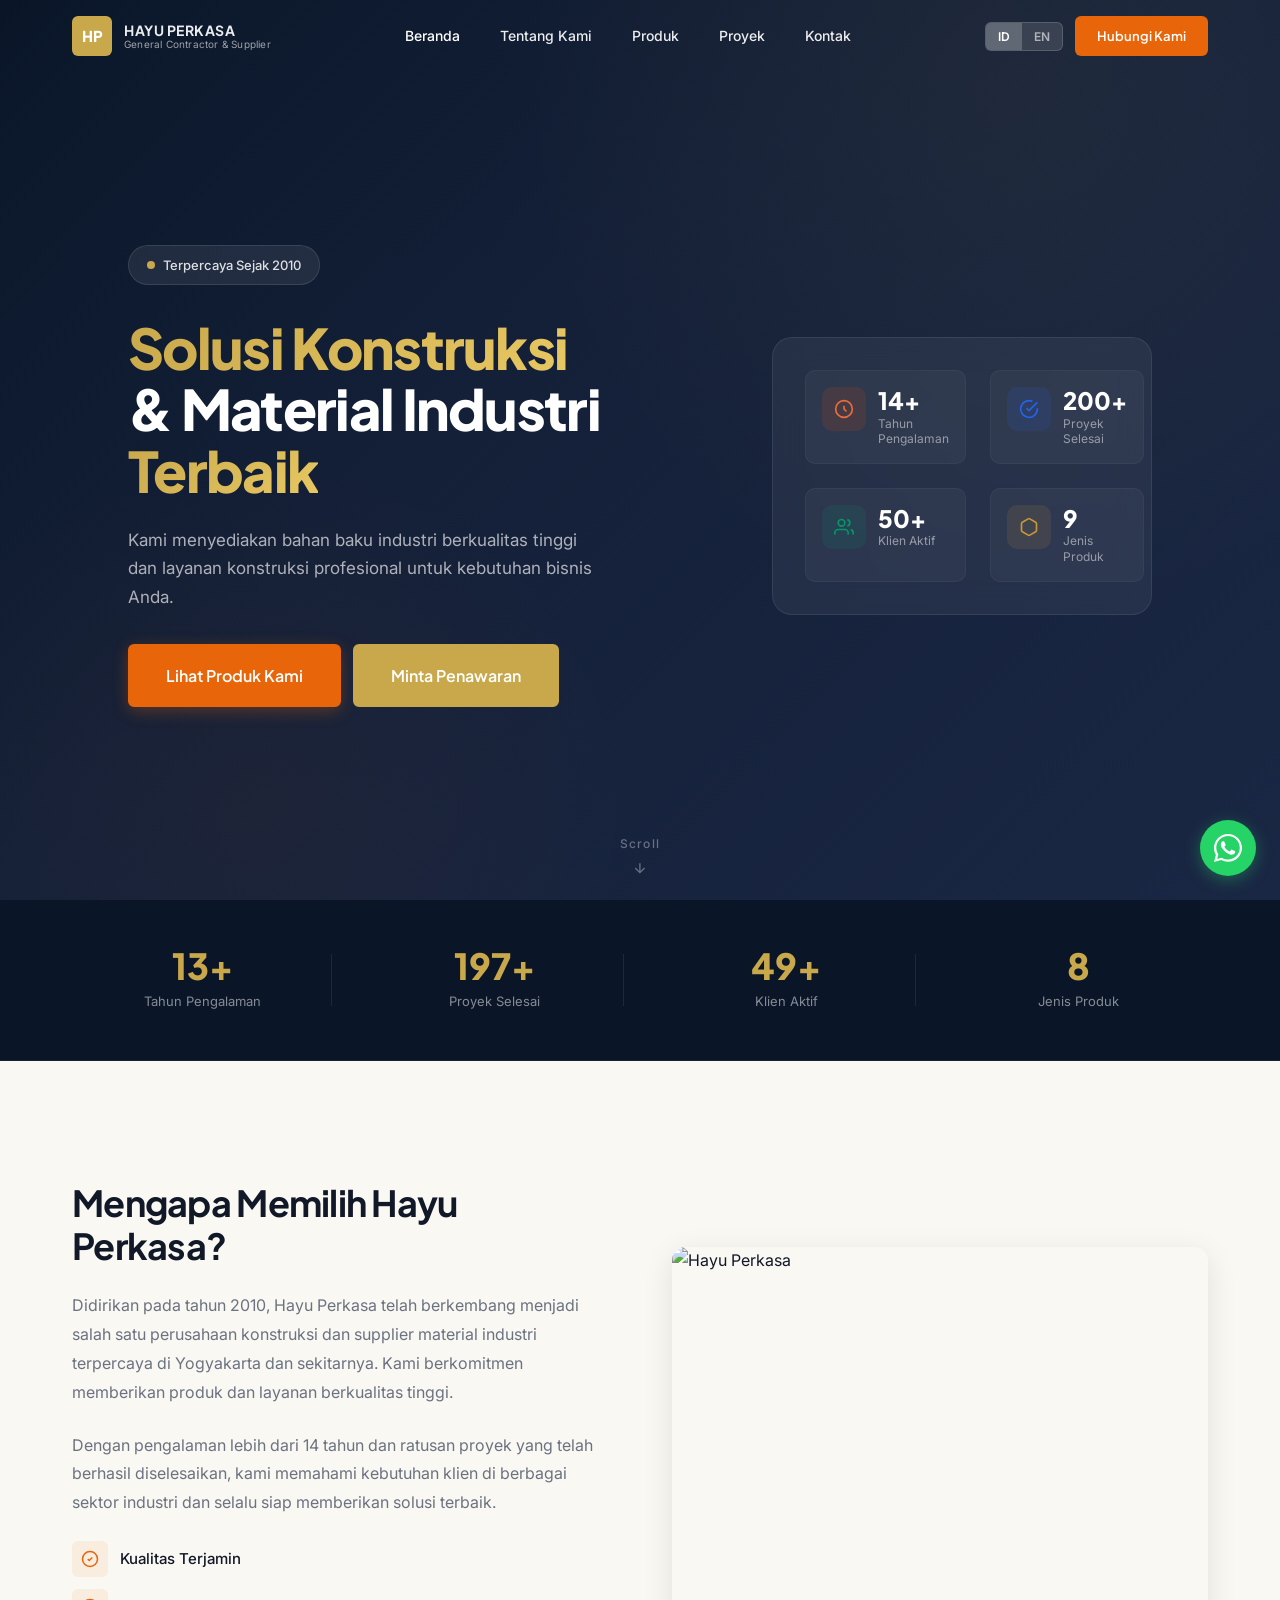
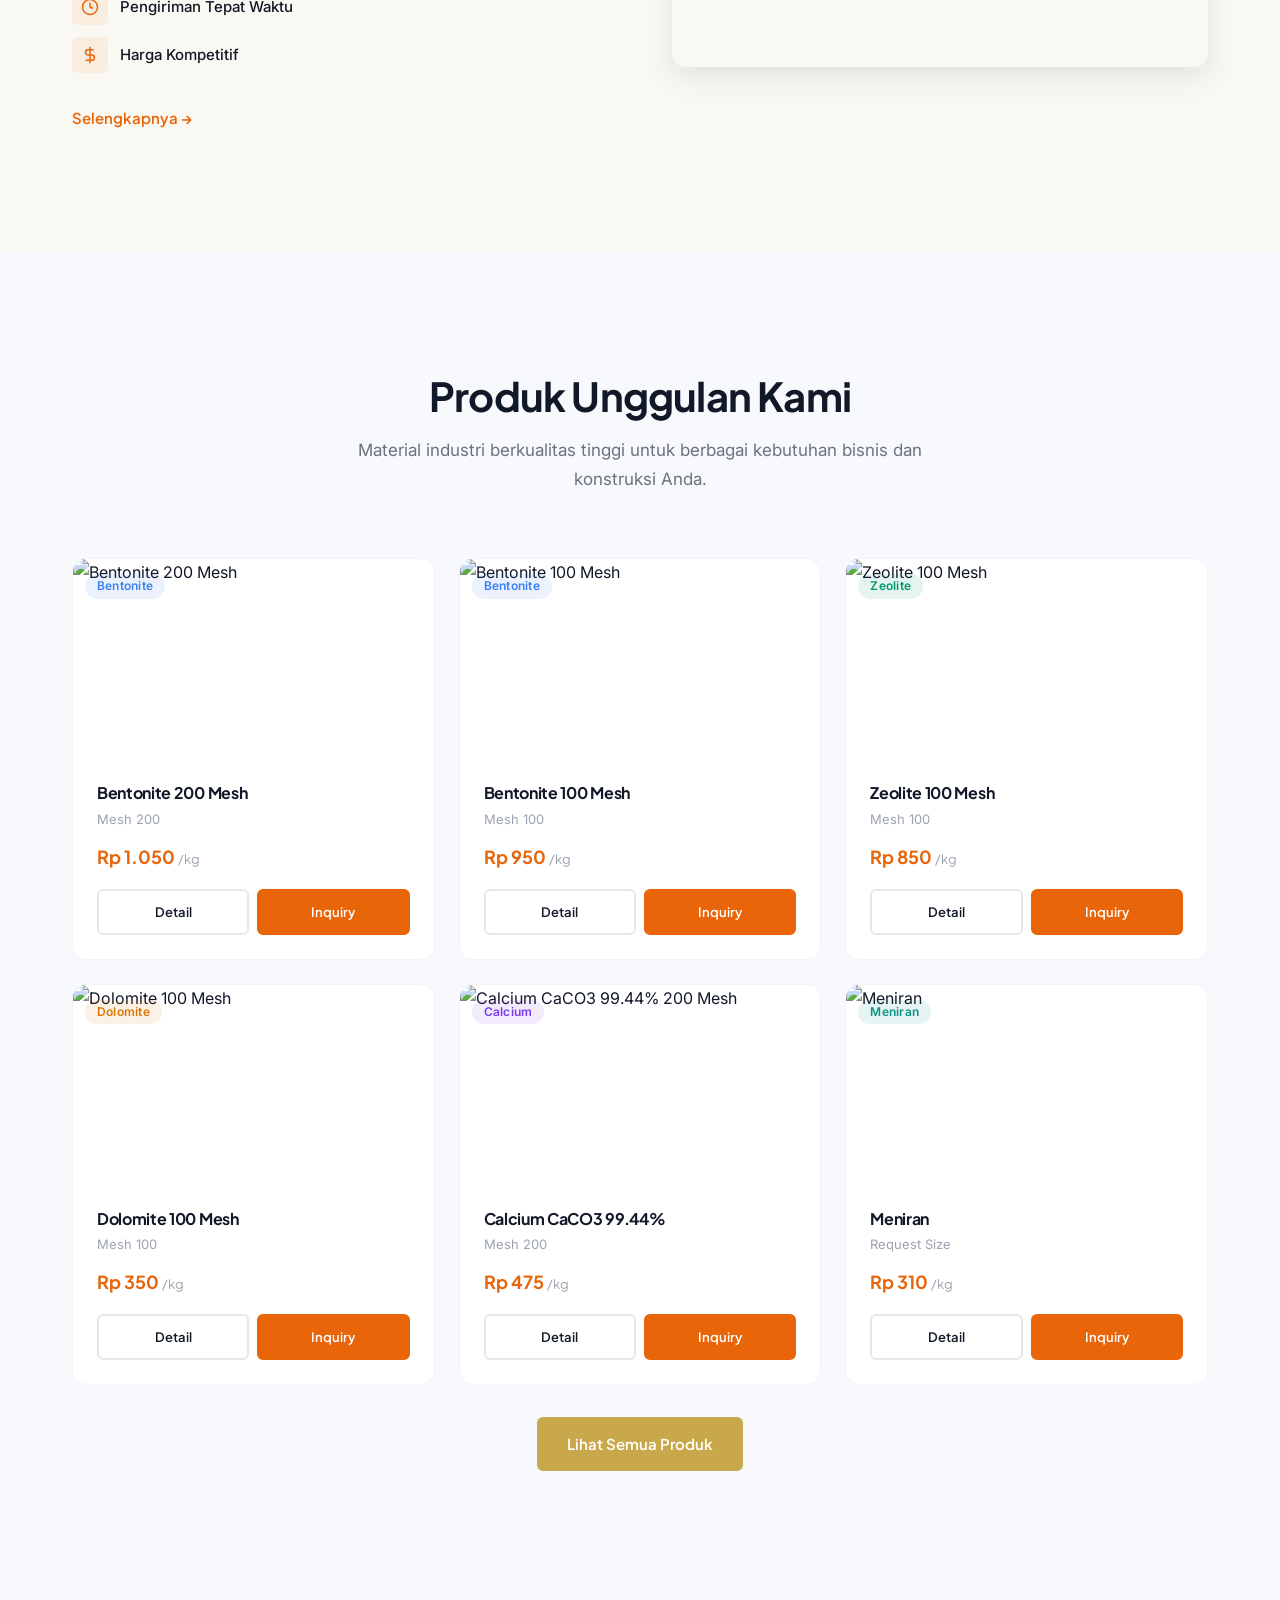
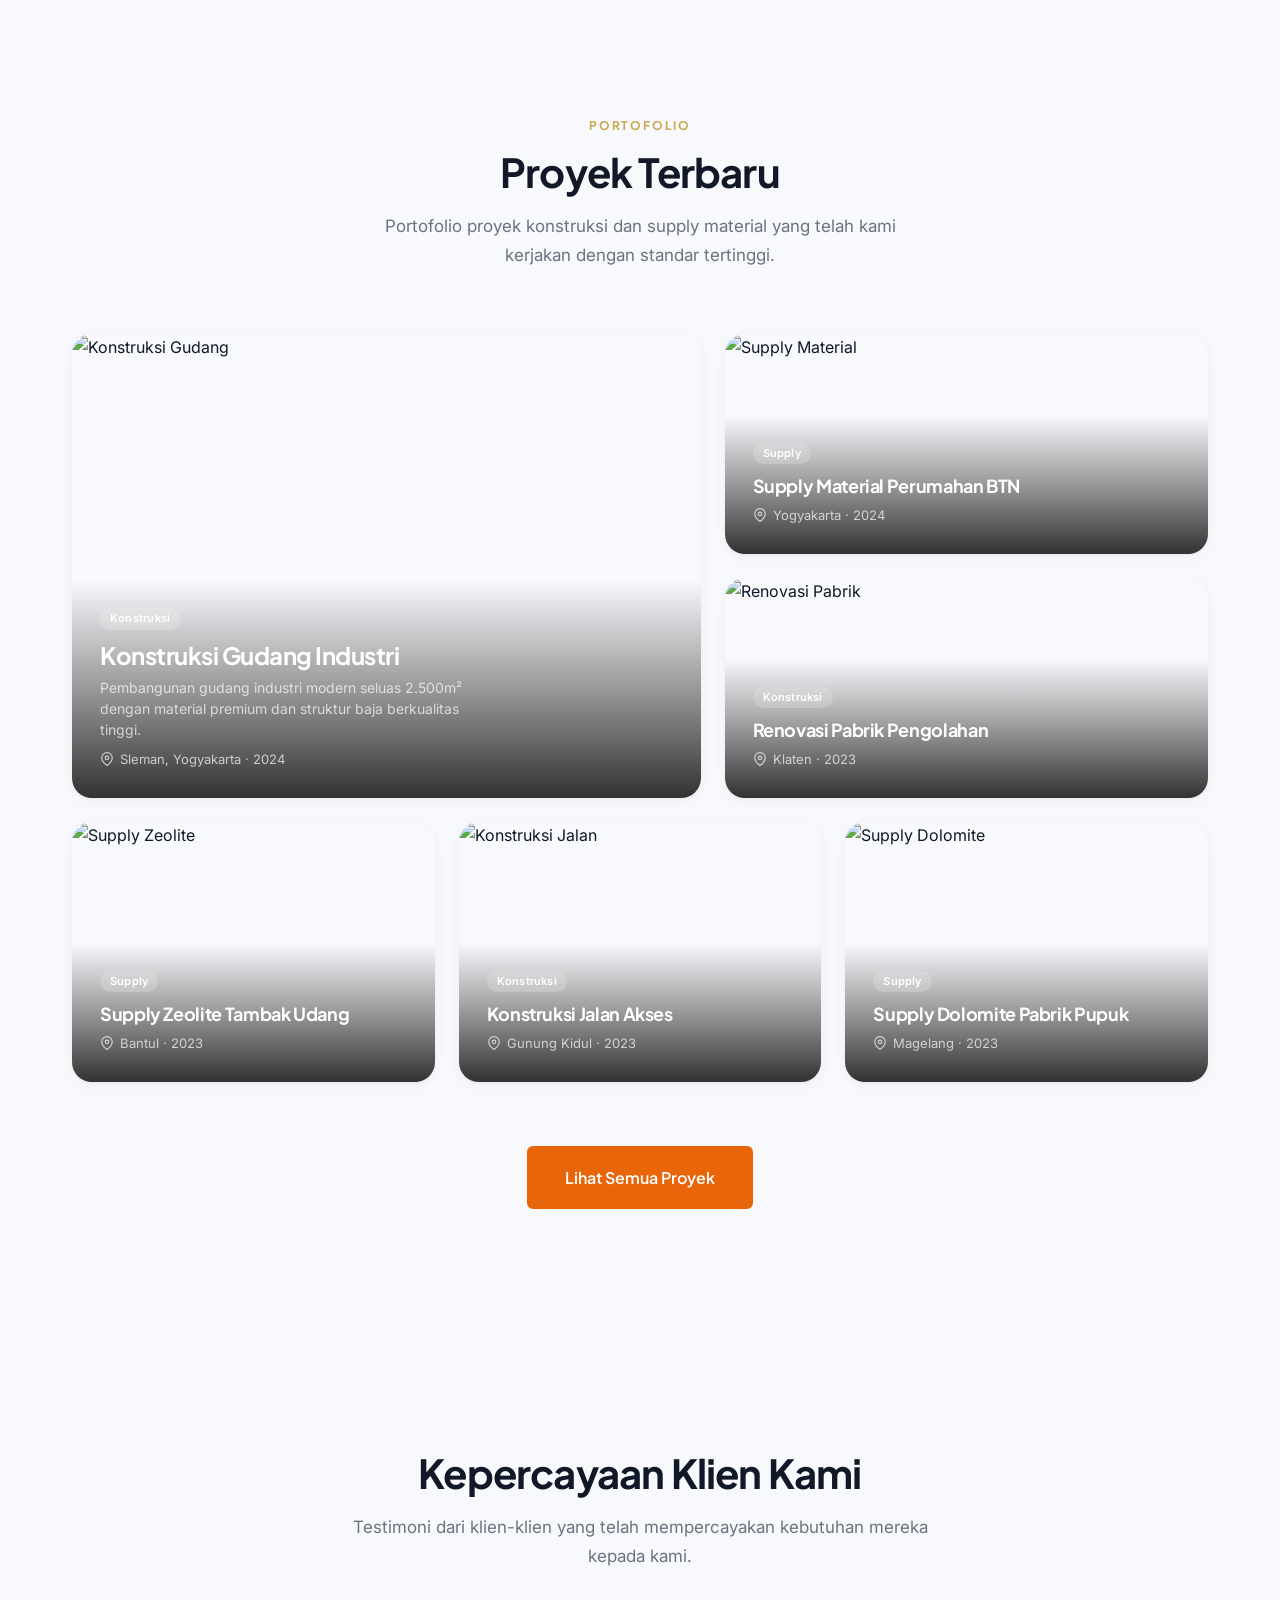
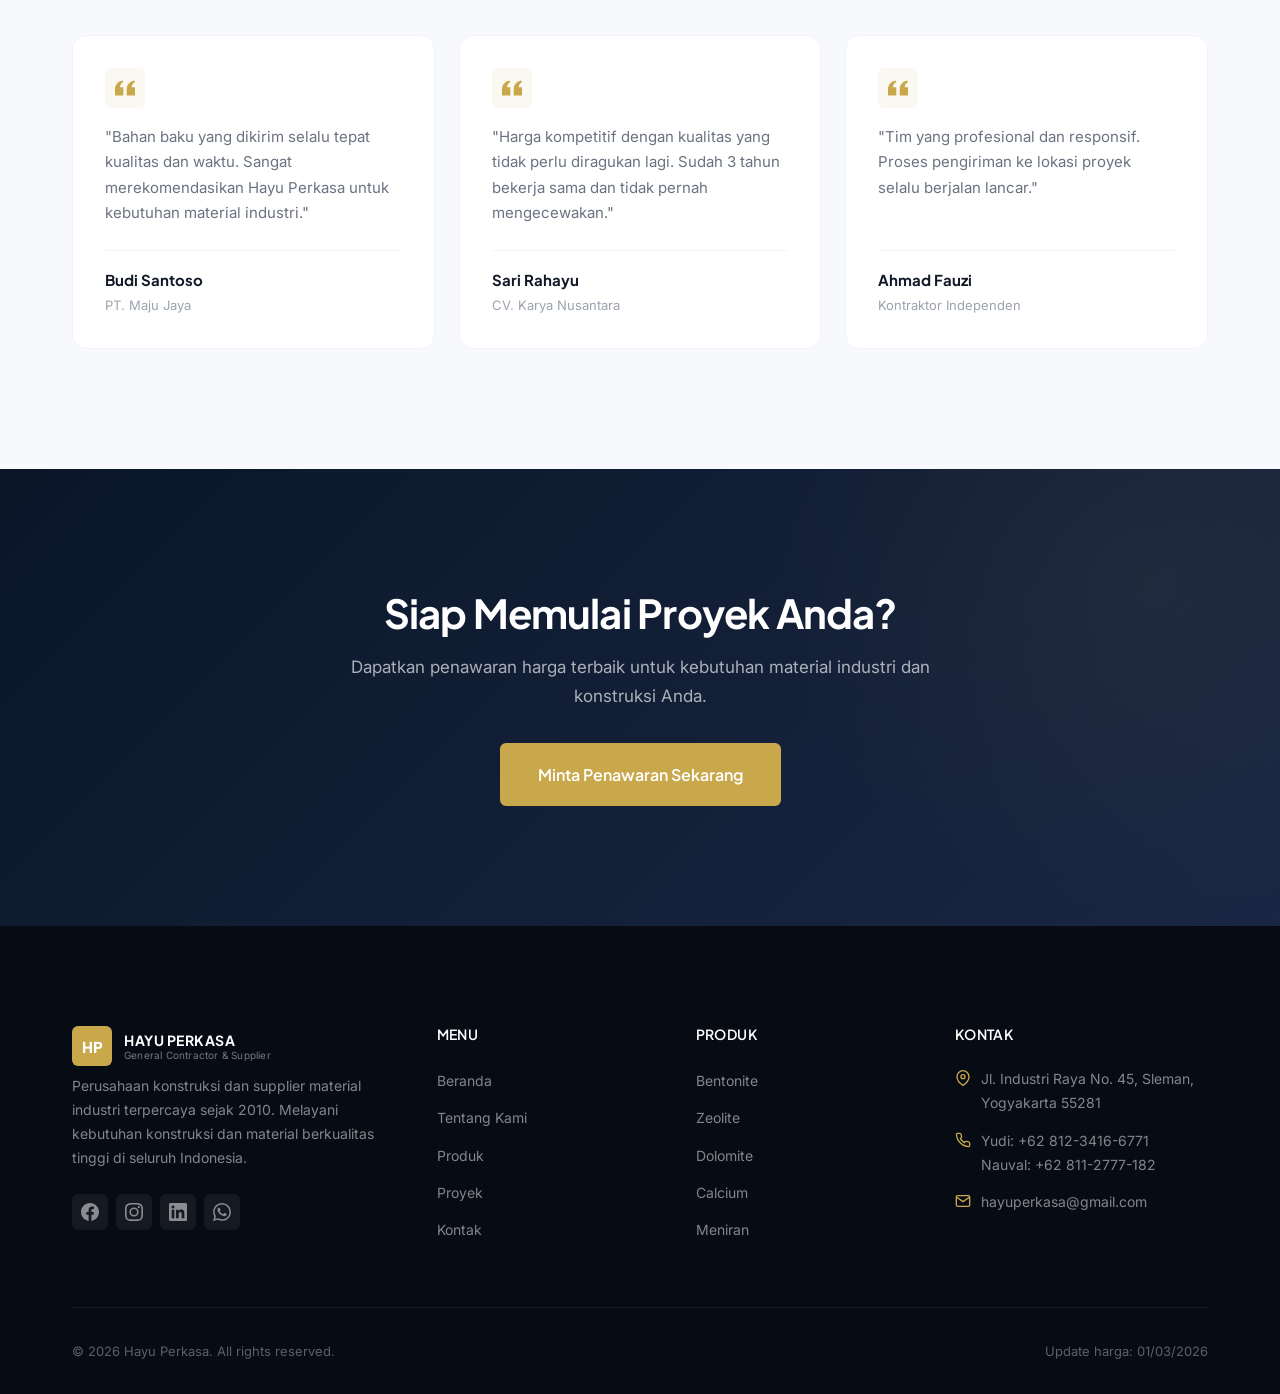
==== commit 5a59889c: "v5.1: Redesign projects section — premium bento layout with proper spacing" ====
--- a/index.html
+++ b/index.html
@@ -307,67 +307,94 @@
   </section>
 
   <!-- ===== PROJECTS GALLERY ===== -->
-  <section class="section-padding">
+  <section class="projects-showcase">
     <div class="container">
       <div class="section-header reveal">
+        <span class="section-label">Portofolio</span>
         <h2 data-id="Proyek Terbaru" data-en="Recent Projects">Proyek Terbaru</h2>
-        <p data-id="Portofolio proyek konstruksi dan supply material yang telah kami kerjakan." data-en="Portfolio of construction and material supply projects we have completed.">Portofolio proyek konstruksi dan supply material yang telah kami kerjakan.</p>
-      </div>
-      <div class="projects-preview-grid stagger-children">
-        <div class="project-card">
-          <img src="https://picsum.photos/800/600?random=31" alt="Konstruksi Gudang" loading="lazy">
-          <div class="project-overlay">
-            <span class="badge badge-konstruksi" style="margin-bottom:8px;width:fit-content;">Konstruksi</span>
+        <p data-id="Portofolio proyek konstruksi dan supply material yang telah kami kerjakan dengan standar tertinggi." data-en="Portfolio of construction and material supply projects we have completed to the highest standards.">Portofolio proyek konstruksi dan supply material yang telah kami kerjakan dengan standar tertinggi.</p>
+      </div>
+
+      <div class="projects-bento">
+        <!-- Featured large card -->
+        <div class="project-bento-item project-bento-featured reveal">
+          <img src="https://picsum.photos/900/600?random=31" alt="Konstruksi Gudang" loading="lazy">
+          <div class="project-bento-overlay">
+            <span class="badge badge-konstruksi">Konstruksi</span>
             <h3>Konstruksi Gudang Industri</h3>
+            <p class="project-bento-desc">Pembangunan gudang industri modern seluas 2.500m² dengan material premium dan struktur baja berkualitas tinggi.</p>
             <div class="project-meta">
               <svg fill="none" stroke="currentColor" stroke-width="2" viewBox="0 0 24 24"><path d="M21 10c0 7-9 13-9 13s-9-6-9-13a9 9 0 0 1 18 0z"/><circle cx="12" cy="10" r="3"/></svg>
-              Sleman, 2024
-            </div>
-          </div>
-        </div>
-        <div class="project-card">
-          <img src="https://picsum.photos/400/300?random=32" alt="Supply Material" loading="lazy">
-          <div class="project-overlay">
+              Sleman, Yogyakarta &middot; 2024
+            </div>
+          </div>
+        </div>
+
+        <!-- Right column cards -->
+        <div class="project-bento-item reveal">
+          <img src="https://picsum.photos/600/400?random=32" alt="Supply Material" loading="lazy">
+          <div class="project-bento-overlay">
+            <span class="badge badge-supply">Supply</span>
             <h3>Supply Material Perumahan BTN</h3>
             <div class="project-meta">
               <svg fill="none" stroke="currentColor" stroke-width="2" viewBox="0 0 24 24"><path d="M21 10c0 7-9 13-9 13s-9-6-9-13a9 9 0 0 1 18 0z"/><circle cx="12" cy="10" r="3"/></svg>
-              Yogyakarta, 2024
-            </div>
-          </div>
-        </div>
-        <div class="project-card">
-          <img src="https://picsum.photos/400/300?random=33" alt="Renovasi Pabrik" loading="lazy">
-          <div class="project-overlay">
+              Yogyakarta &middot; 2024
+            </div>
+          </div>
+        </div>
+
+        <div class="project-bento-item reveal">
+          <img src="https://picsum.photos/600/400?random=33" alt="Renovasi Pabrik" loading="lazy">
+          <div class="project-bento-overlay">
+            <span class="badge badge-konstruksi">Konstruksi</span>
             <h3>Renovasi Pabrik Pengolahan</h3>
             <div class="project-meta">
               <svg fill="none" stroke="currentColor" stroke-width="2" viewBox="0 0 24 24"><path d="M21 10c0 7-9 13-9 13s-9-6-9-13a9 9 0 0 1 18 0z"/><circle cx="12" cy="10" r="3"/></svg>
-              Klaten, 2023
-            </div>
-          </div>
-        </div>
-        <div class="project-card">
-          <img src="https://picsum.photos/400/300?random=34" alt="Supply Zeolite" loading="lazy">
-          <div class="project-overlay">
+              Klaten &middot; 2023
+            </div>
+          </div>
+        </div>
+      </div>
+
+      <!-- Bottom row — 3 equal cards -->
+      <div class="projects-bottom-row">
+        <div class="project-bento-item reveal">
+          <img src="https://picsum.photos/600/400?random=34" alt="Supply Zeolite" loading="lazy">
+          <div class="project-bento-overlay">
+            <span class="badge badge-supply">Supply</span>
             <h3>Supply Zeolite Tambak Udang</h3>
             <div class="project-meta">
               <svg fill="none" stroke="currentColor" stroke-width="2" viewBox="0 0 24 24"><path d="M21 10c0 7-9 13-9 13s-9-6-9-13a9 9 0 0 1 18 0z"/><circle cx="12" cy="10" r="3"/></svg>
-              Bantul, 2023
-            </div>
-          </div>
-        </div>
-        <div class="project-card">
-          <img src="https://picsum.photos/400/300?random=35" alt="Konstruksi Jalan" loading="lazy">
-          <div class="project-overlay">
+              Bantul &middot; 2023
+            </div>
+          </div>
+        </div>
+        <div class="project-bento-item reveal">
+          <img src="https://picsum.photos/600/400?random=35" alt="Konstruksi Jalan" loading="lazy">
+          <div class="project-bento-overlay">
+            <span class="badge badge-konstruksi">Konstruksi</span>
             <h3>Konstruksi Jalan Akses</h3>
             <div class="project-meta">
               <svg fill="none" stroke="currentColor" stroke-width="2" viewBox="0 0 24 24"><path d="M21 10c0 7-9 13-9 13s-9-6-9-13a9 9 0 0 1 18 0z"/><circle cx="12" cy="10" r="3"/></svg>
-              Gunung Kidul, 2023
-            </div>
-          </div>
-        </div>
-      </div>
-      <div style="text-align:center;margin-top:var(--space-xl);">
-        <a href="projects.html" class="btn btn-outline-dark" data-id="Lihat Semua Proyek" data-en="View All Projects">Lihat Semua Proyek</a>
+              Gunung Kidul &middot; 2023
+            </div>
+          </div>
+        </div>
+        <div class="project-bento-item reveal">
+          <img src="https://picsum.photos/600/400?random=36" alt="Supply Dolomite" loading="lazy">
+          <div class="project-bento-overlay">
+            <span class="badge badge-supply">Supply</span>
+            <h3>Supply Dolomite Pabrik Pupuk</h3>
+            <div class="project-meta">
+              <svg fill="none" stroke="currentColor" stroke-width="2" viewBox="0 0 24 24"><path d="M21 10c0 7-9 13-9 13s-9-6-9-13a9 9 0 0 1 18 0z"/><circle cx="12" cy="10" r="3"/></svg>
+              Magelang &middot; 2023
+            </div>
+          </div>
+        </div>
+      </div>
+
+      <div style="text-align:center;margin-top:var(--space-3xl);">
+        <a href="projects.html" class="btn btn-primary btn-lg" data-id="Lihat Semua Proyek" data-en="View All Projects">Lihat Semua Proyek</a>
       </div>
     </div>
   </section>
--- a/css/style.css
+++ b/css/style.css
@@ -871,7 +871,113 @@
 .project-meta svg { width: 14px; height: 14px; flex-shrink: 0; }
 
 /* =========================================
-   PROJECTS PREVIEW GRID (index.html only)
+   SECTION LABEL (premium touch)
+   ========================================= */
+.section-label {
+  display: inline-block;
+  font-family: var(--font-heading);
+  font-weight: 700;
+  font-size: 0.75rem;
+  letter-spacing: 0.15em;
+  text-transform: uppercase;
+  color: var(--color-gold);
+  margin-bottom: 12px;
+}
+
+/* =========================================
+   PROJECTS SHOWCASE (index homepage)
+   ========================================= */
+.projects-showcase {
+  padding: var(--space-5xl) 0;
+  background: var(--color-off-white);
+}
+
+/* Bento top: 2-column — featured large left, 2 stacked right */
+.projects-bento {
+  display: grid;
+  grid-template-columns: 1.3fr 1fr;
+  grid-template-rows: 220px 220px;
+  gap: 24px;
+  margin-bottom: 24px;
+}
+.project-bento-featured {
+  grid-row: 1 / 3; /* spans both rows */
+}
+
+/* Each bento item */
+.project-bento-item {
+  position: relative;
+  border-radius: var(--radius-xl);
+  overflow: hidden;
+  cursor: pointer;
+  box-shadow: var(--shadow-card);
+  transition: var(--transition);
+}
+.project-bento-item:hover {
+  box-shadow: var(--shadow-card-hover);
+  transform: translateY(-4px);
+}
+.project-bento-item img {
+  width: 100%;
+  height: 100%;
+  object-fit: cover;
+  transition: var(--transition-slow);
+}
+.project-bento-item:hover img { transform: scale(1.05); }
+
+/* Overlay */
+.project-bento-overlay {
+  position: absolute;
+  bottom: 0;
+  left: 0;
+  right: 0;
+  padding: 28px;
+  background: linear-gradient(to top, rgba(0,0,0,0.8) 0%, rgba(0,0,0,0.35) 55%, transparent 100%);
+  color: #fff;
+  display: flex;
+  flex-direction: column;
+  justify-content: flex-end;
+}
+.project-bento-overlay .badge {
+  margin-bottom: 10px;
+  width: fit-content;
+  font-size: 0.6875rem;
+  padding: 3px 10px;
+  background: rgba(255,255,255,0.18);
+  color: #fff;
+  backdrop-filter: blur(4px);
+}
+.project-bento-overlay h3 {
+  font-family: var(--font-heading);
+  font-weight: 700;
+  font-size: 1.125rem;
+  color: #fff;
+  margin-bottom: 6px;
+  line-height: 1.3;
+}
+.project-bento-featured .project-bento-overlay h3 {
+  font-size: 1.5rem;
+}
+.project-bento-desc {
+  font-size: 0.875rem;
+  color: rgba(255,255,255,0.7);
+  line-height: 1.5;
+  margin-bottom: 8px;
+  max-width: 400px;
+}
+
+/* Bottom row: 3 equal cards */
+.projects-bottom-row {
+  display: grid;
+  grid-template-columns: repeat(3, 1fr);
+  gap: 24px;
+}
+.projects-bottom-row .project-bento-item {
+  height: 260px;
+}
+
+/* =========================================
+   PROJECTS PREVIEW GRID (legacy / projects.html)
    ========================================= */
 .projects-preview-grid {
   display: grid;
@@ -885,7 +991,6 @@
 .projects-preview-grid .project-card:first-child {
   grid-column: 1 / 3;
 }
-/* Remaining 4 cards auto-fill the 3 cells on row 2 plus 1 on row 1 col 3 */
 
 /* =========================================
    TESTIMONIALS
@@ -1572,6 +1677,16 @@
   .about-image-wrapper img { height: 340px; }
   .grid-4 { grid-template-columns: repeat(2, 1fr); }
   .footer-grid { grid-template-columns: repeat(2, 1fr); }
+  .projects-bento {
+    grid-template-columns: 1fr 1fr;
+    grid-template-rows: 200px 200px;
+  }
+  .projects-bottom-row {
+    grid-template-columns: repeat(2, 1fr);
+  }
+  .projects-bottom-row .project-bento-item:last-child {
+    grid-column: 1 / 3;
+  }
   .projects-preview-grid {
     grid-template-columns: repeat(2, 1fr);
     grid-template-rows: 280px 240px 240px;
@@ -1605,6 +1720,20 @@
   .container { padding: 0 20px; }
   .modal { max-width: 100%; margin: var(--space-md); max-height: 85vh; }
   .scroll-indicator { display: none; }
+  .projects-bento {
+    grid-template-columns: 1fr;
+    grid-template-rows: 280px 220px 220px;
+  }
+  .project-bento-featured { grid-row: auto; }
+  .projects-bottom-row {
+    grid-template-columns: 1fr;
+  }
+  .projects-bottom-row .project-bento-item {
+    height: 220px;
+  }
+  .projects-bottom-row .project-bento-item:last-child {
+    grid-column: auto;
+  }
   .projects-preview-grid {
     grid-template-columns: 1fr;
     grid-template-rows: auto;
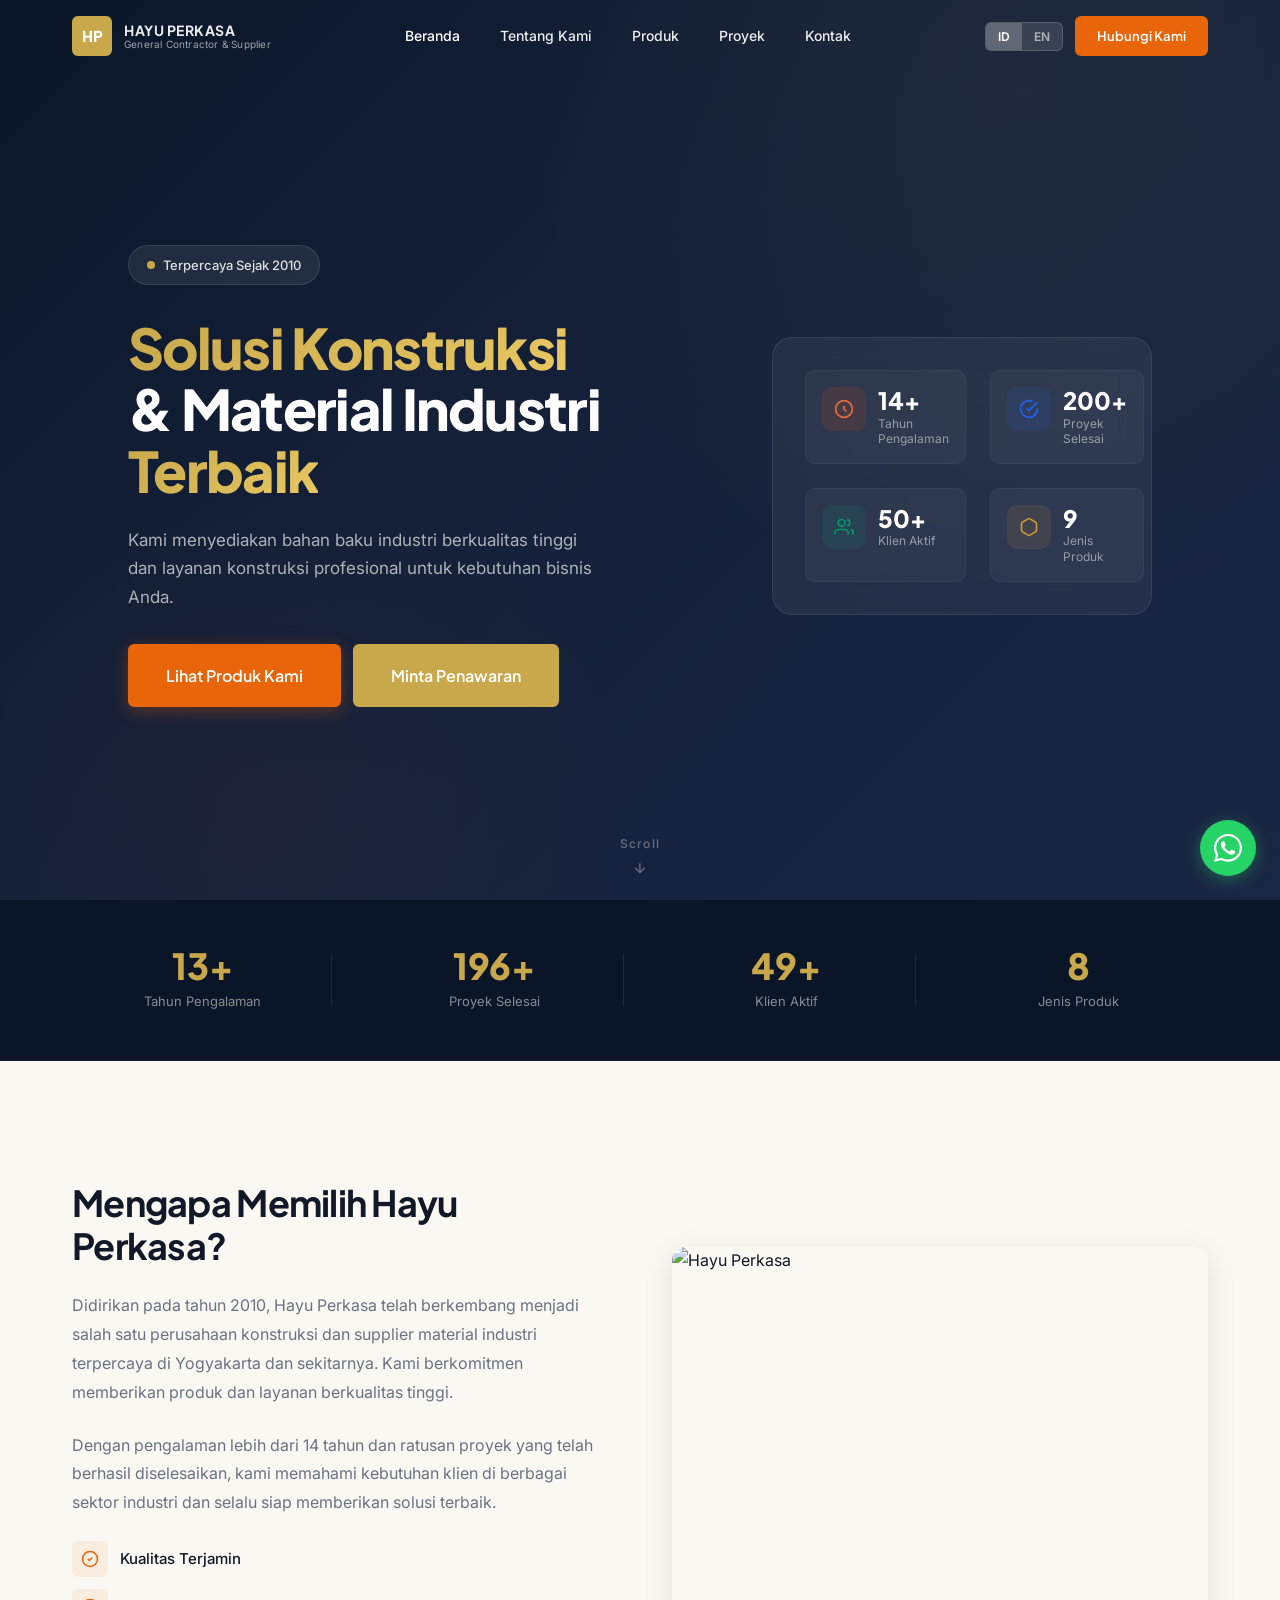
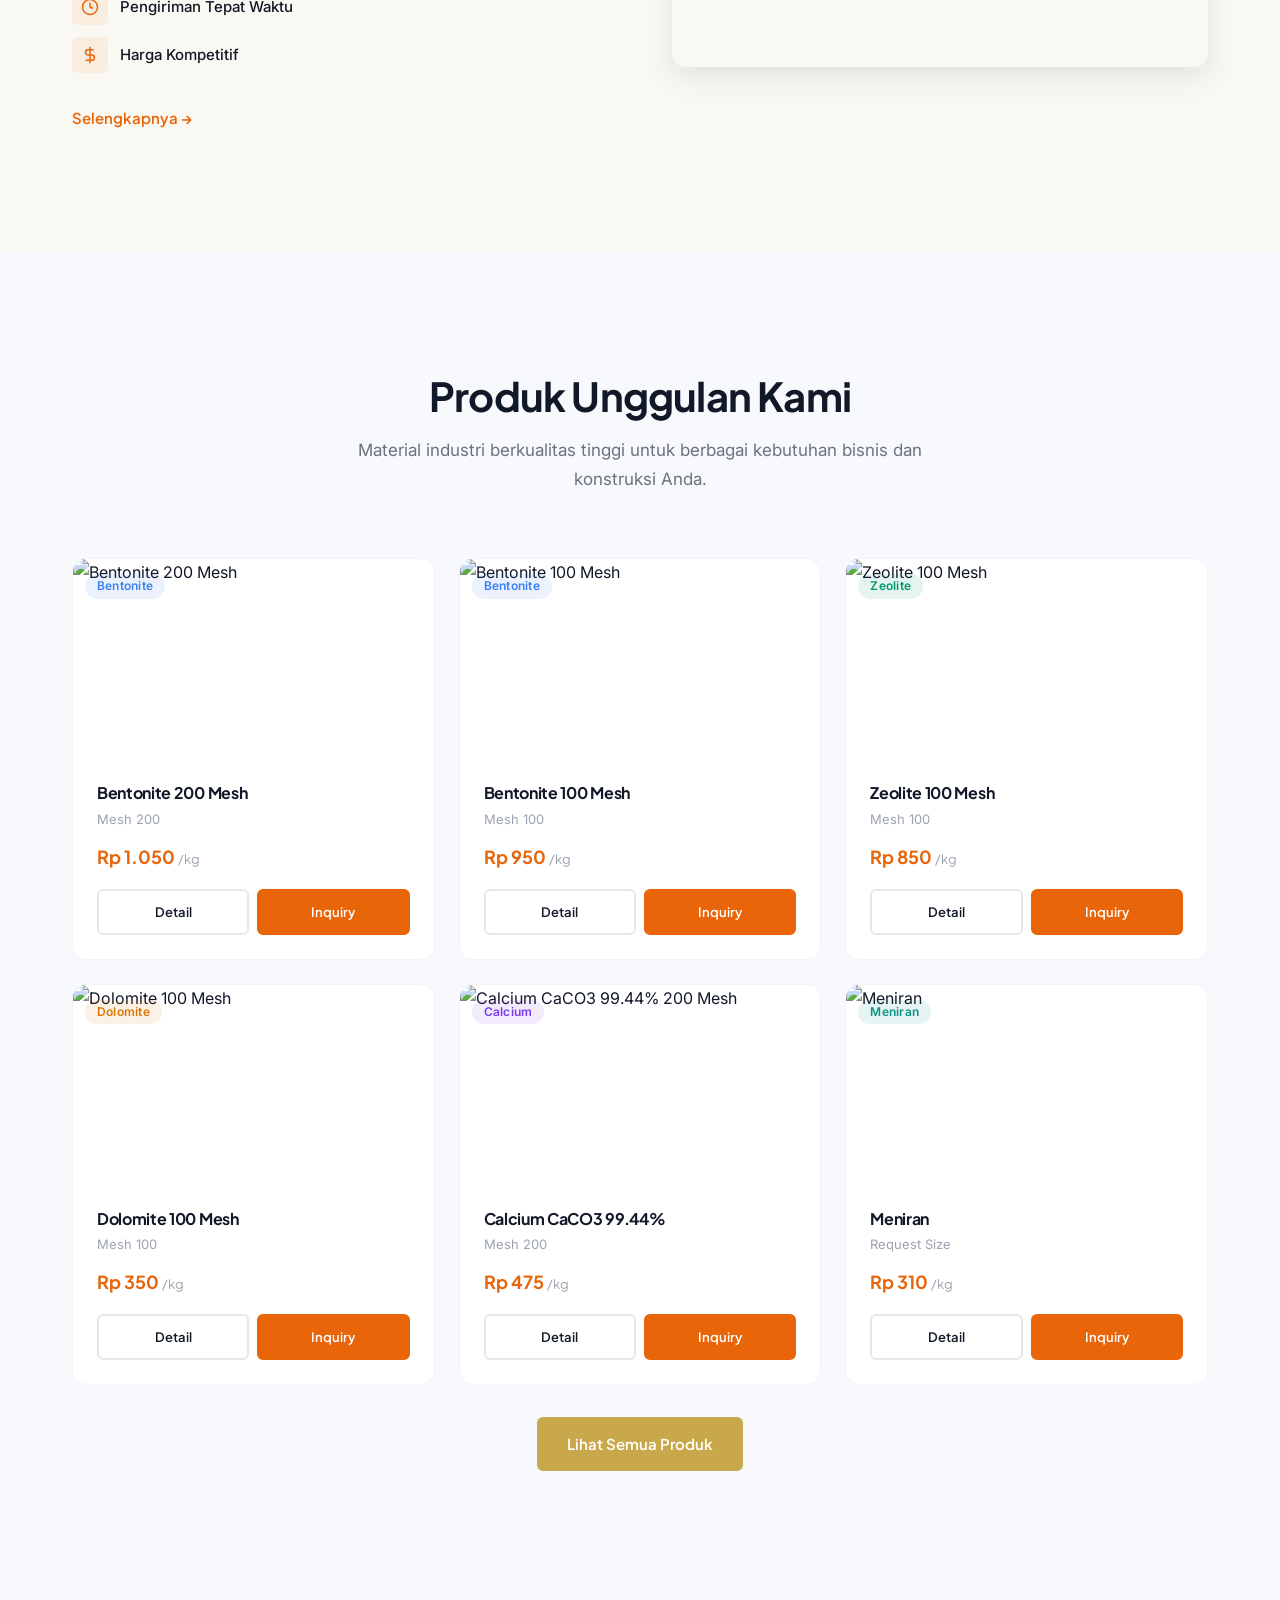
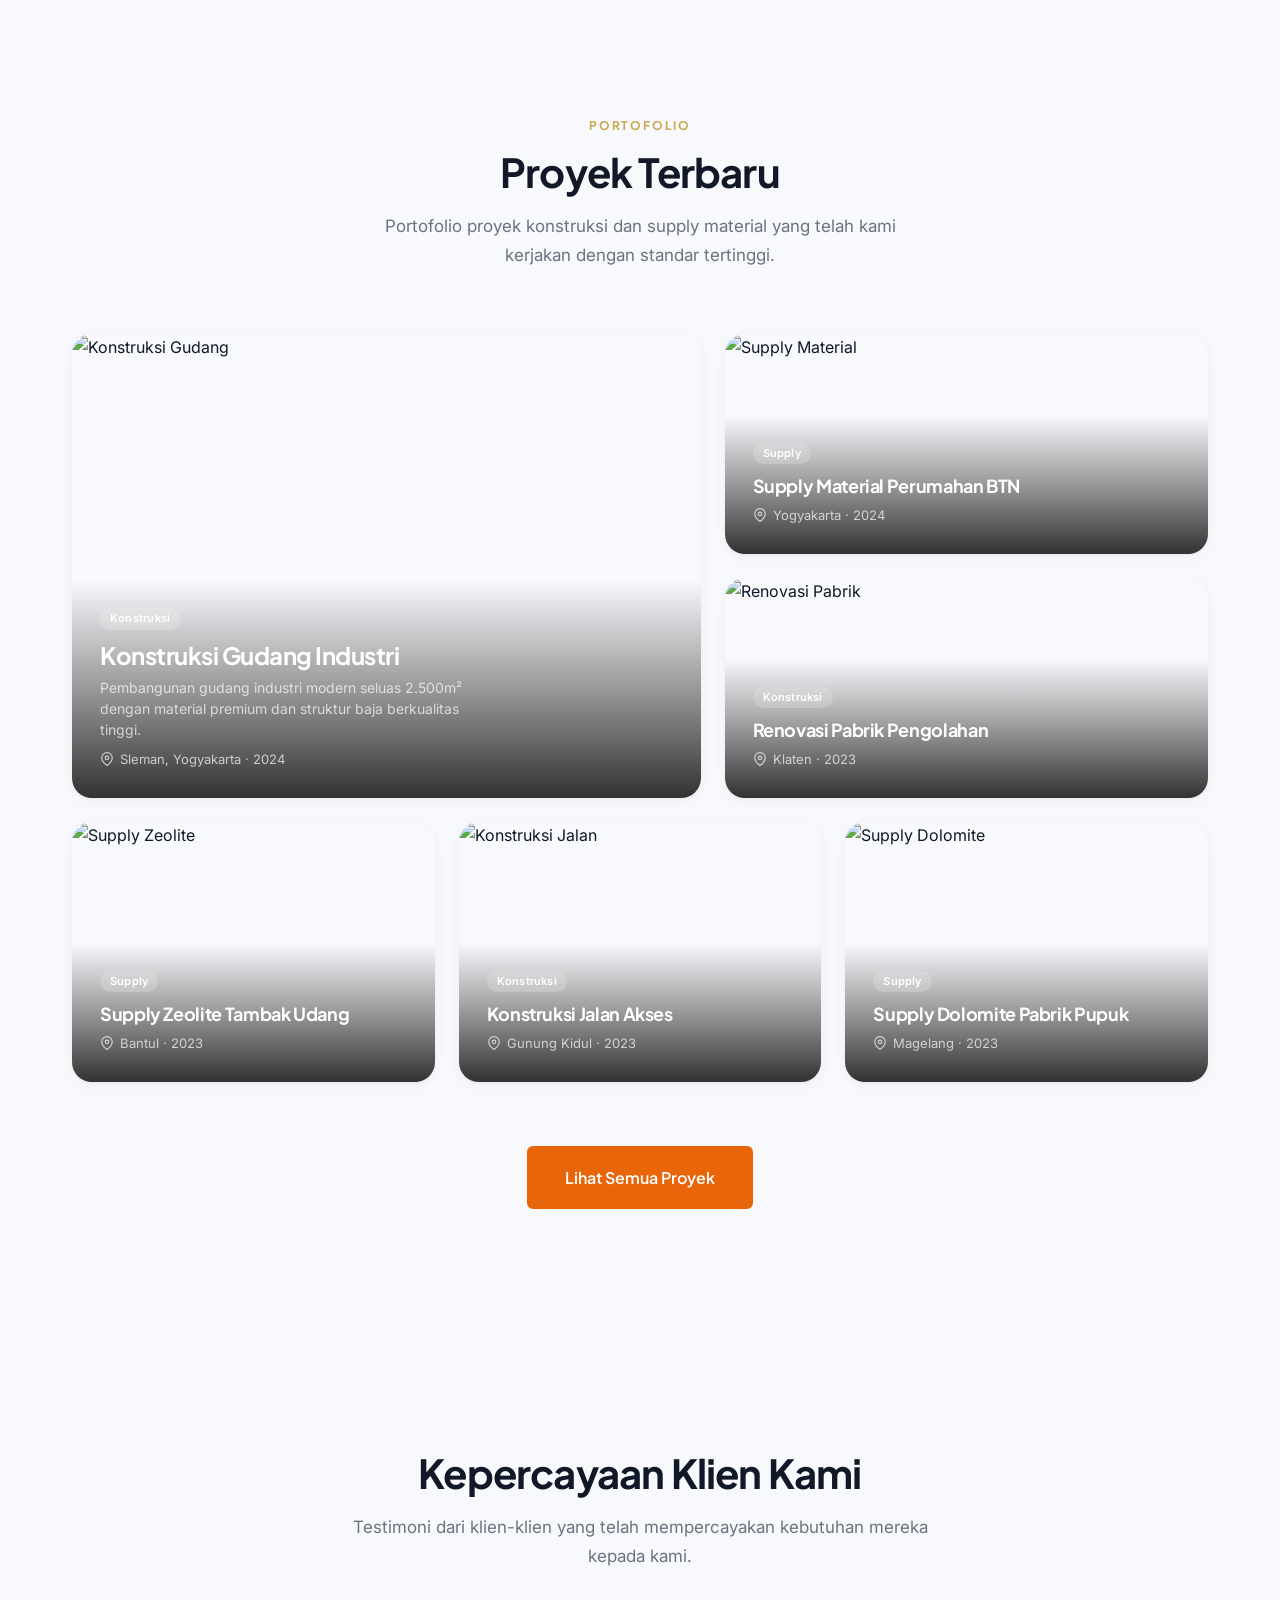
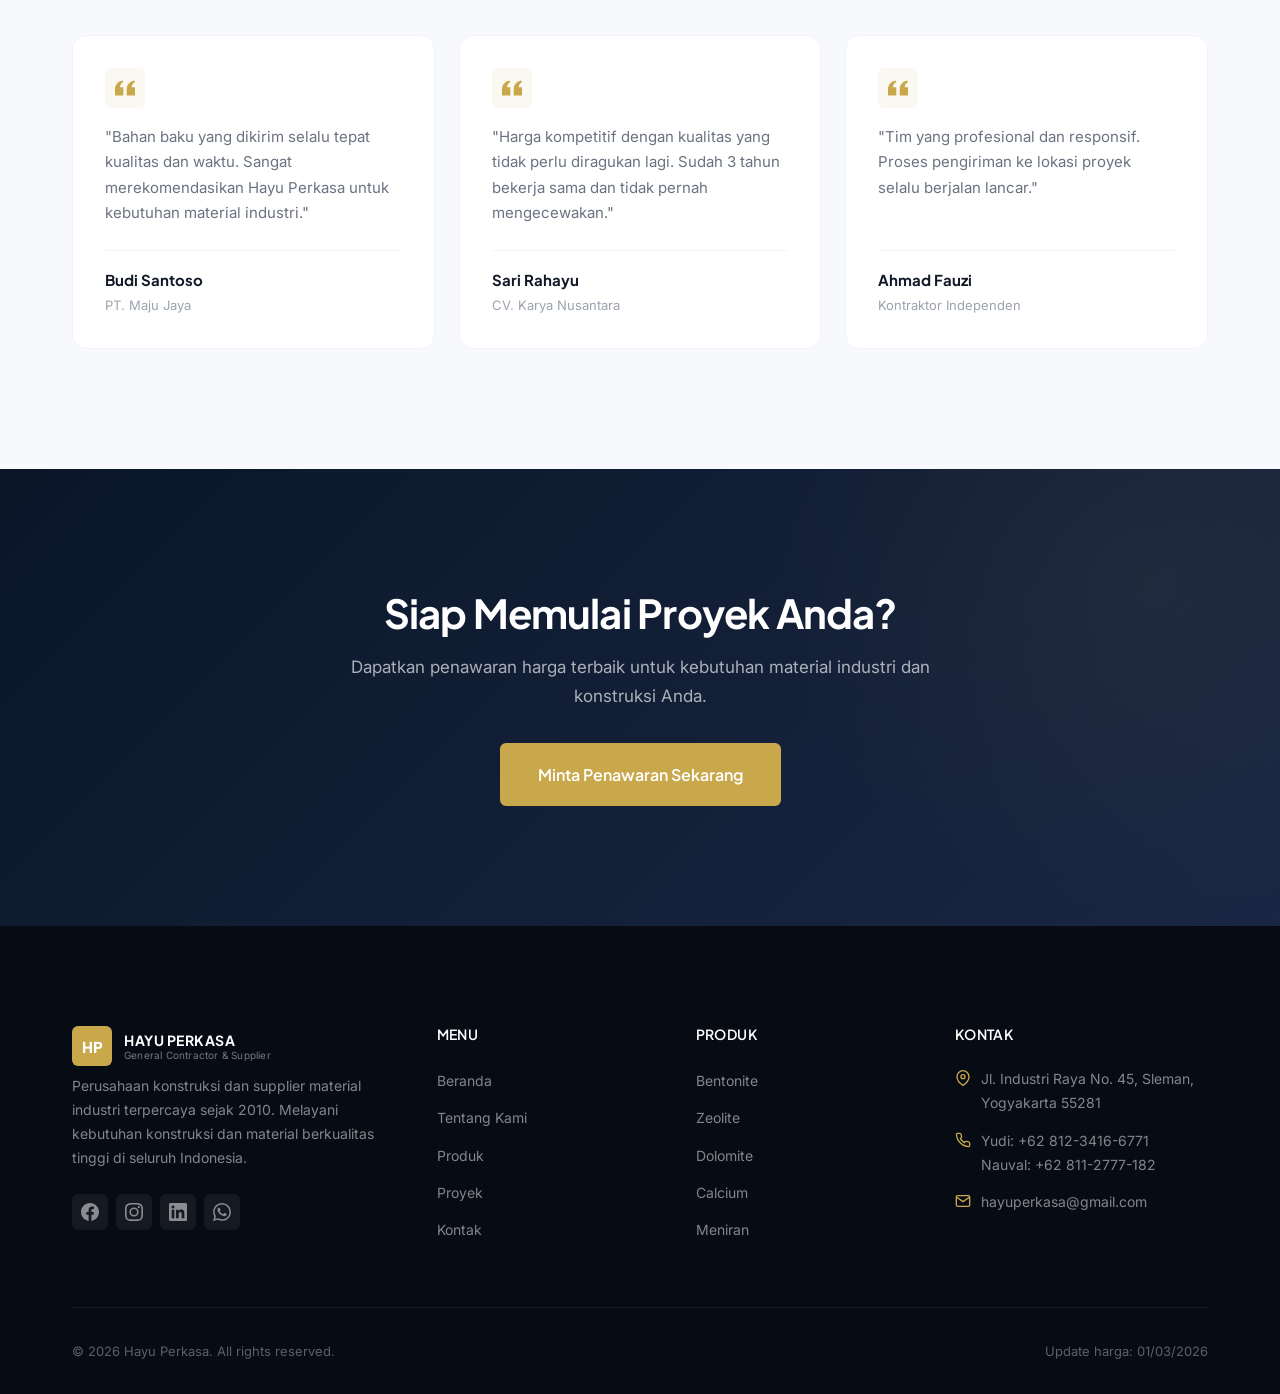
==== commit a6d5039b: "fix: constrain SVG icons in projects section — width/height 14px" ====
--- a/index.html
+++ b/index.html
@@ -324,7 +324,7 @@
             <h3>Konstruksi Gudang Industri</h3>
             <p class="project-bento-desc">Pembangunan gudang industri modern seluas 2.500m² dengan material premium dan struktur baja berkualitas tinggi.</p>
             <div class="project-meta">
-              <svg fill="none" stroke="currentColor" stroke-width="2" viewBox="0 0 24 24"><path d="M21 10c0 7-9 13-9 13s-9-6-9-13a9 9 0 0 1 18 0z"/><circle cx="12" cy="10" r="3"/></svg>
+              <svg width="14" height="14" fill="none" stroke="currentColor" stroke-width="2" viewBox="0 0 24 24"><path d="M21 10c0 7-9 13-9 13s-9-6-9-13a9 9 0 0 1 18 0z"/><circle cx="12" cy="10" r="3"/></svg>
               Sleman, Yogyakarta &middot; 2024
             </div>
           </div>
@@ -337,7 +337,7 @@
             <span class="badge badge-supply">Supply</span>
             <h3>Supply Material Perumahan BTN</h3>
             <div class="project-meta">
-              <svg fill="none" stroke="currentColor" stroke-width="2" viewBox="0 0 24 24"><path d="M21 10c0 7-9 13-9 13s-9-6-9-13a9 9 0 0 1 18 0z"/><circle cx="12" cy="10" r="3"/></svg>
+              <svg width="14" height="14" fill="none" stroke="currentColor" stroke-width="2" viewBox="0 0 24 24"><path d="M21 10c0 7-9 13-9 13s-9-6-9-13a9 9 0 0 1 18 0z"/><circle cx="12" cy="10" r="3"/></svg>
               Yogyakarta &middot; 2024
             </div>
           </div>
@@ -349,7 +349,7 @@
             <span class="badge badge-konstruksi">Konstruksi</span>
             <h3>Renovasi Pabrik Pengolahan</h3>
             <div class="project-meta">
-              <svg fill="none" stroke="currentColor" stroke-width="2" viewBox="0 0 24 24"><path d="M21 10c0 7-9 13-9 13s-9-6-9-13a9 9 0 0 1 18 0z"/><circle cx="12" cy="10" r="3"/></svg>
+              <svg width="14" height="14" fill="none" stroke="currentColor" stroke-width="2" viewBox="0 0 24 24"><path d="M21 10c0 7-9 13-9 13s-9-6-9-13a9 9 0 0 1 18 0z"/><circle cx="12" cy="10" r="3"/></svg>
               Klaten &middot; 2023
             </div>
           </div>
@@ -364,7 +364,7 @@
             <span class="badge badge-supply">Supply</span>
             <h3>Supply Zeolite Tambak Udang</h3>
             <div class="project-meta">
-              <svg fill="none" stroke="currentColor" stroke-width="2" viewBox="0 0 24 24"><path d="M21 10c0 7-9 13-9 13s-9-6-9-13a9 9 0 0 1 18 0z"/><circle cx="12" cy="10" r="3"/></svg>
+              <svg width="14" height="14" fill="none" stroke="currentColor" stroke-width="2" viewBox="0 0 24 24"><path d="M21 10c0 7-9 13-9 13s-9-6-9-13a9 9 0 0 1 18 0z"/><circle cx="12" cy="10" r="3"/></svg>
               Bantul &middot; 2023
             </div>
           </div>
@@ -375,7 +375,7 @@
             <span class="badge badge-konstruksi">Konstruksi</span>
             <h3>Konstruksi Jalan Akses</h3>
             <div class="project-meta">
-              <svg fill="none" stroke="currentColor" stroke-width="2" viewBox="0 0 24 24"><path d="M21 10c0 7-9 13-9 13s-9-6-9-13a9 9 0 0 1 18 0z"/><circle cx="12" cy="10" r="3"/></svg>
+              <svg width="14" height="14" fill="none" stroke="currentColor" stroke-width="2" viewBox="0 0 24 24"><path d="M21 10c0 7-9 13-9 13s-9-6-9-13a9 9 0 0 1 18 0z"/><circle cx="12" cy="10" r="3"/></svg>
               Gunung Kidul &middot; 2023
             </div>
           </div>
@@ -386,7 +386,7 @@
             <span class="badge badge-supply">Supply</span>
             <h3>Supply Dolomite Pabrik Pupuk</h3>
             <div class="project-meta">
-              <svg fill="none" stroke="currentColor" stroke-width="2" viewBox="0 0 24 24"><path d="M21 10c0 7-9 13-9 13s-9-6-9-13a9 9 0 0 1 18 0z"/><circle cx="12" cy="10" r="3"/></svg>
+              <svg width="14" height="14" fill="none" stroke="currentColor" stroke-width="2" viewBox="0 0 24 24"><path d="M21 10c0 7-9 13-9 13s-9-6-9-13a9 9 0 0 1 18 0z"/><circle cx="12" cy="10" r="3"/></svg>
               Magelang &middot; 2023
             </div>
           </div>
--- a/css/style.css
+++ b/css/style.css
@@ -868,7 +868,7 @@
   font-size: 0.8125rem;
   color: rgba(255,255,255,0.7);
 }
-.project-meta svg { width: 14px; height: 14px; flex-shrink: 0; }
+.project-meta svg { width: 14px; height: 14px; flex-shrink: 0; max-width: 14px; max-height: 14px; }
 
 /* =========================================
    SECTION LABEL (premium touch)
@@ -937,6 +937,11 @@
   display: flex;
   flex-direction: column;
   justify-content: flex-end;
+}
+.project-bento-overlay svg {
+  width: 14px !important;
+  height: 14px !important;
+  flex-shrink: 0;
 }
 .project-bento-overlay .badge {
   margin-bottom: 10px;
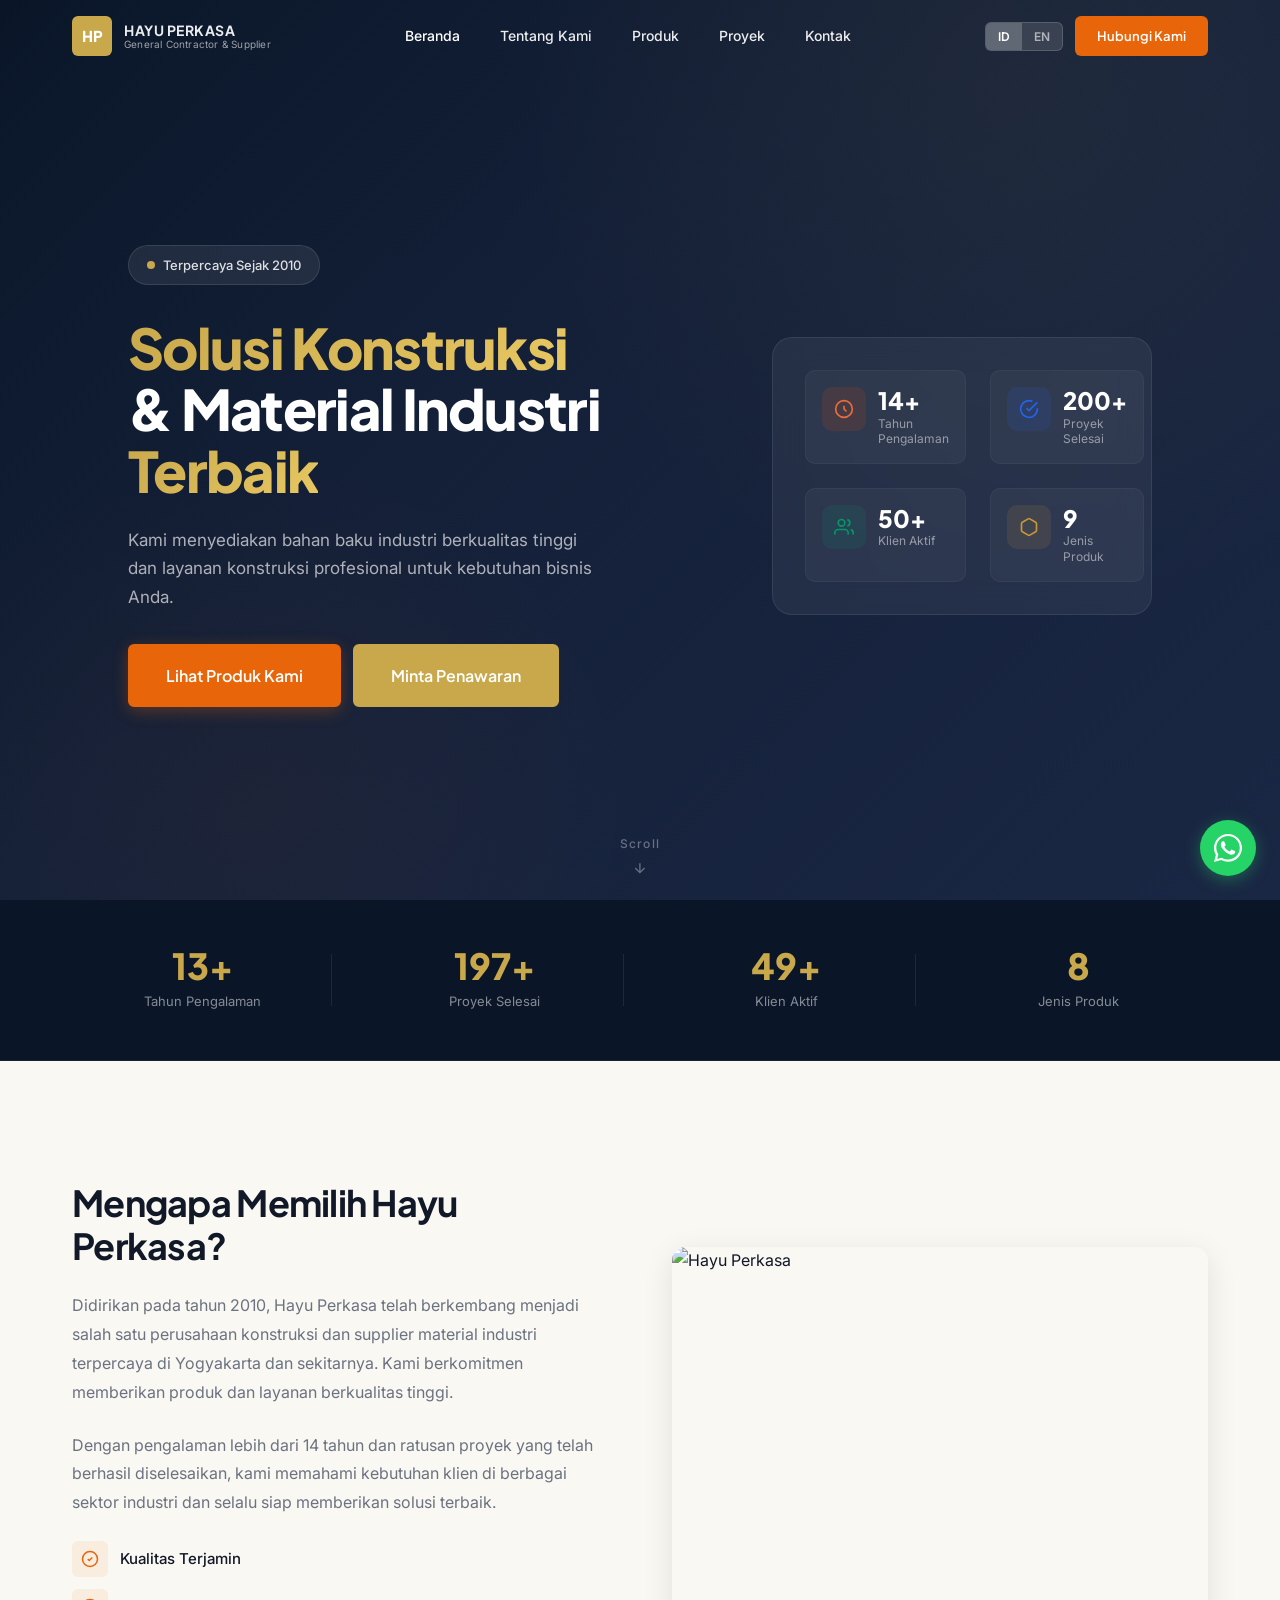
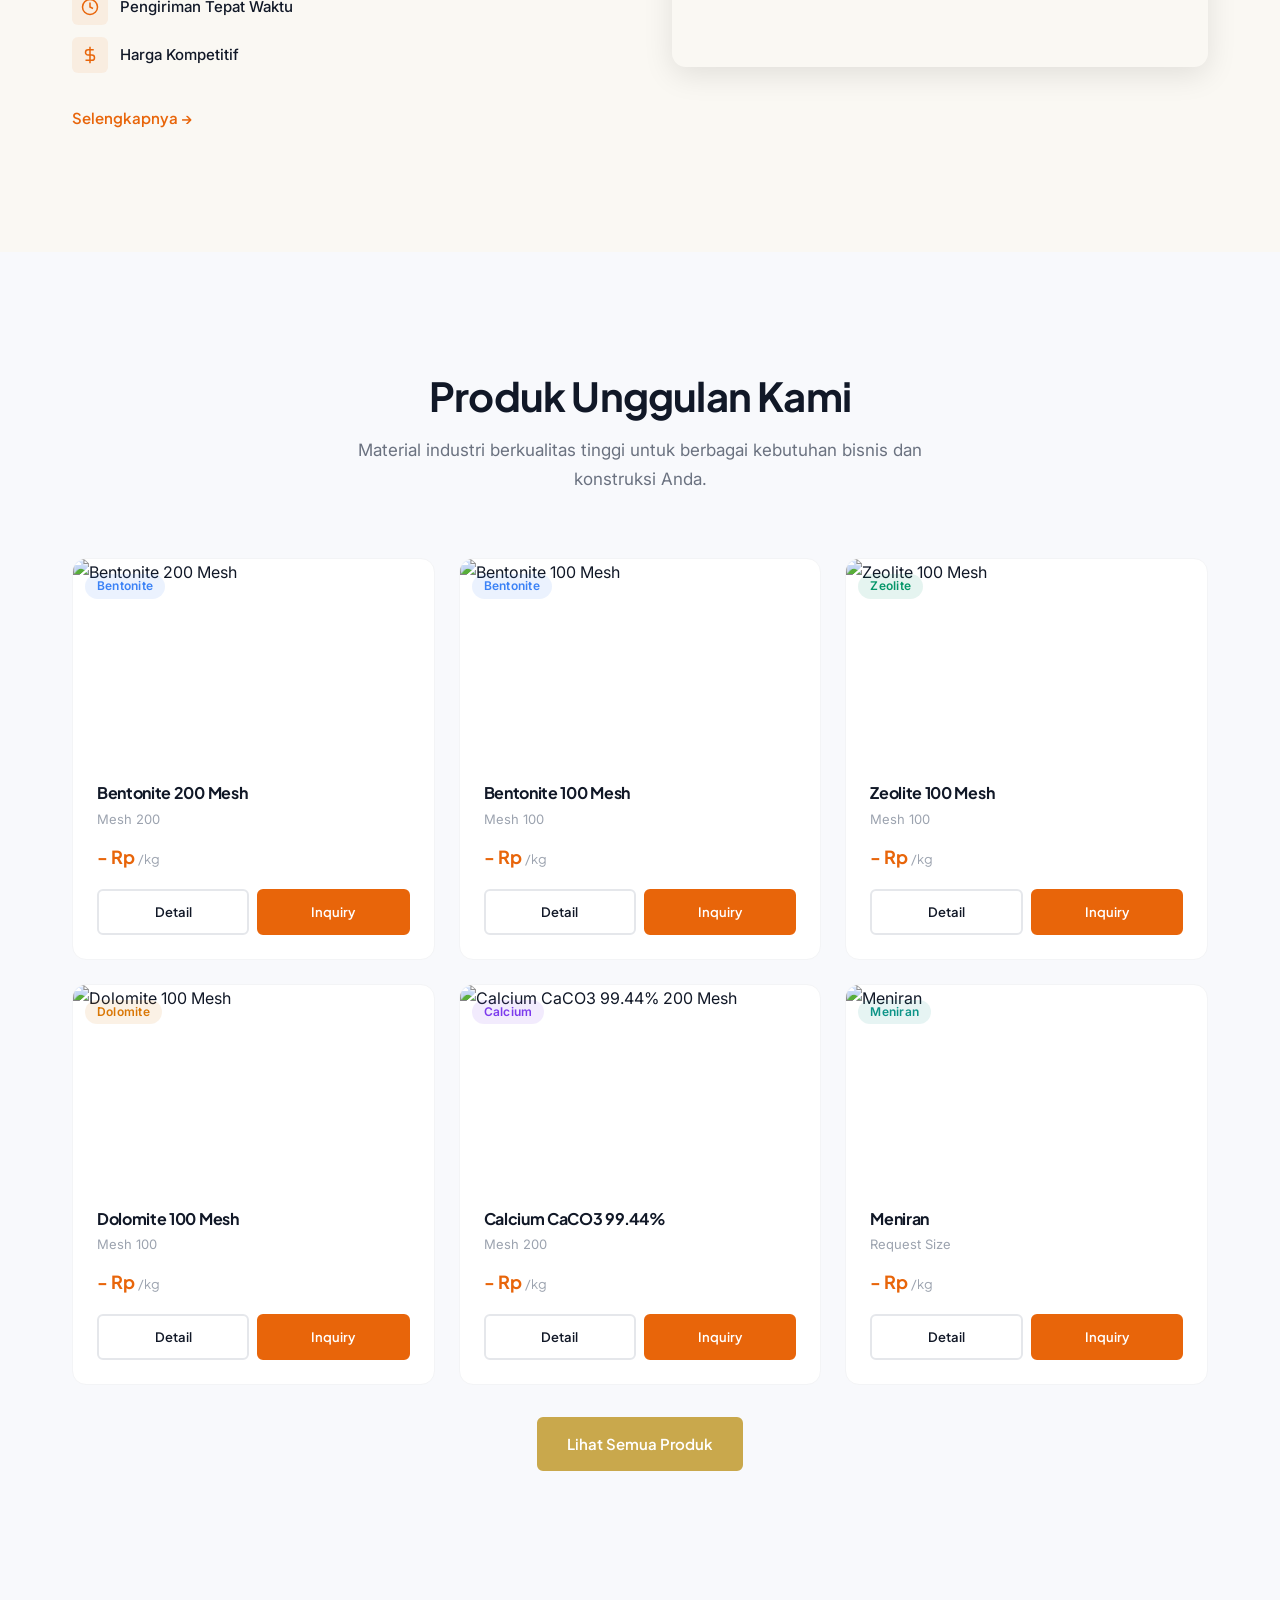
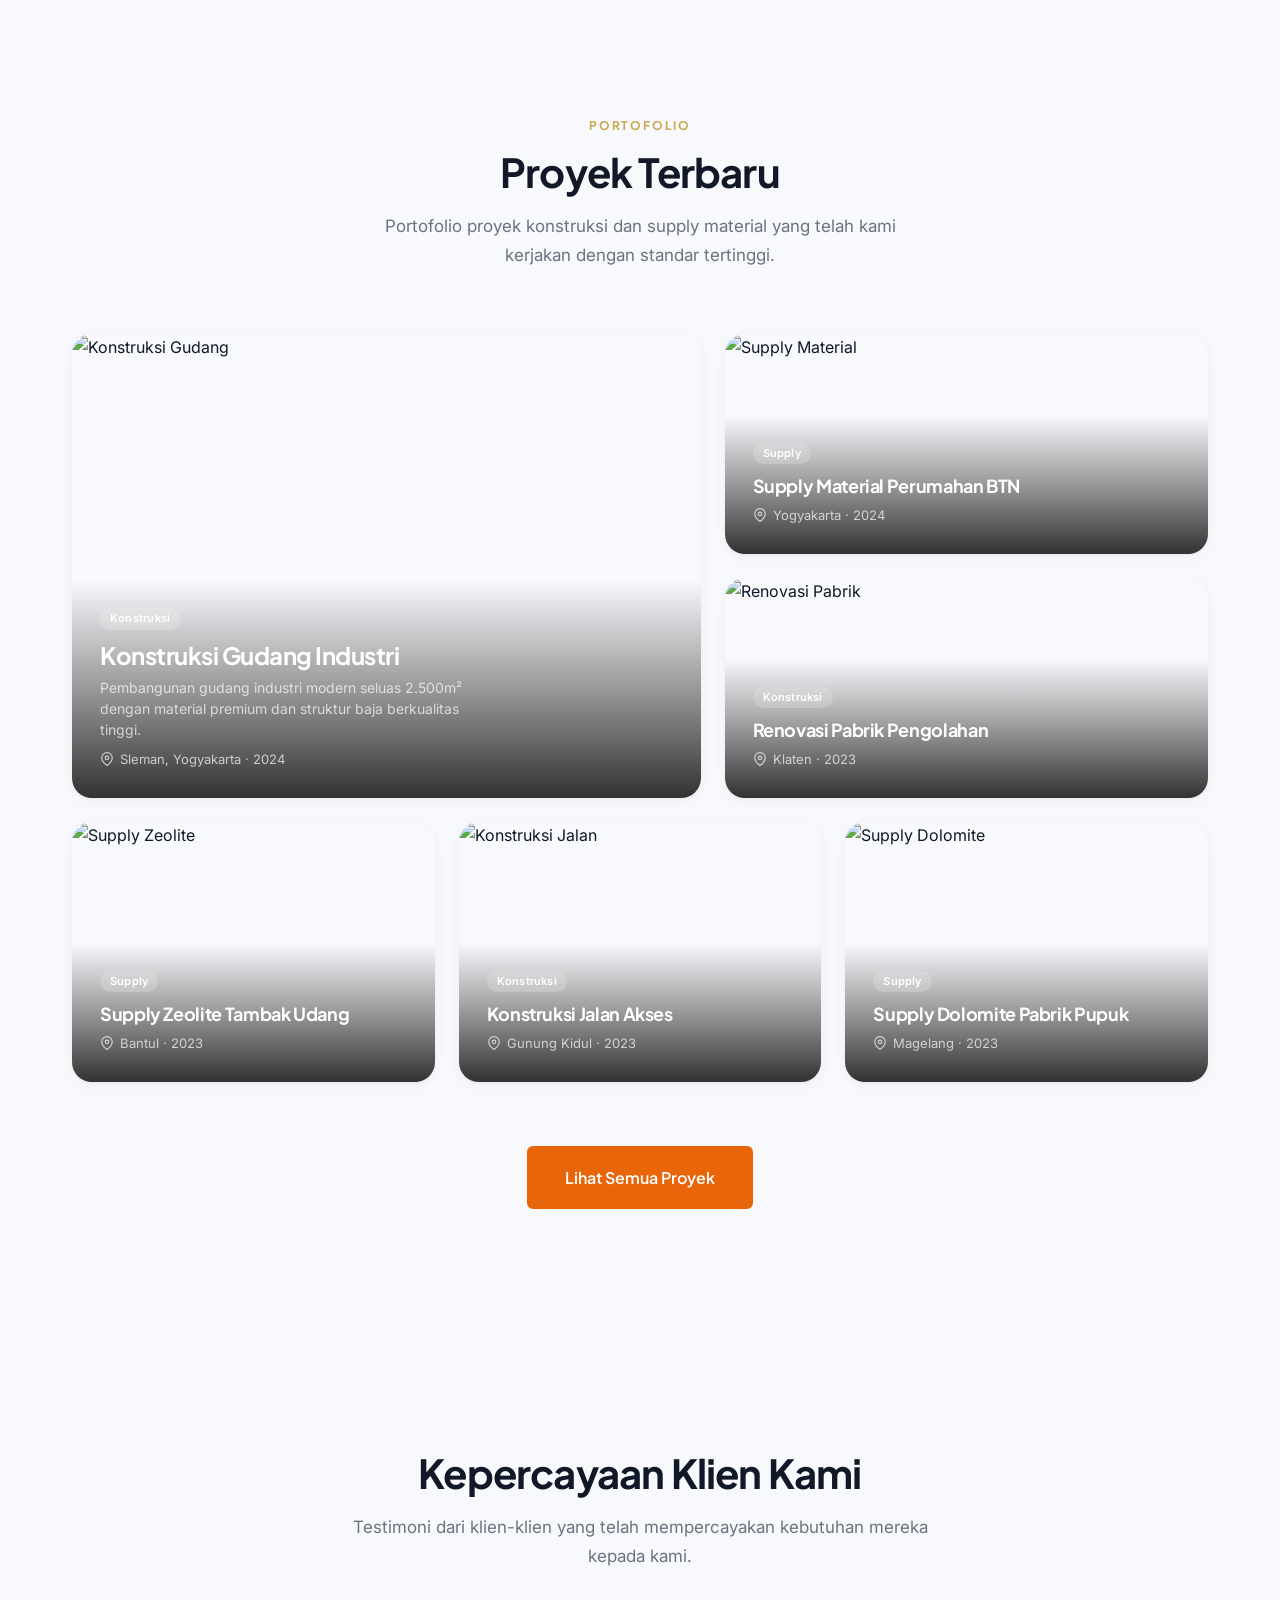
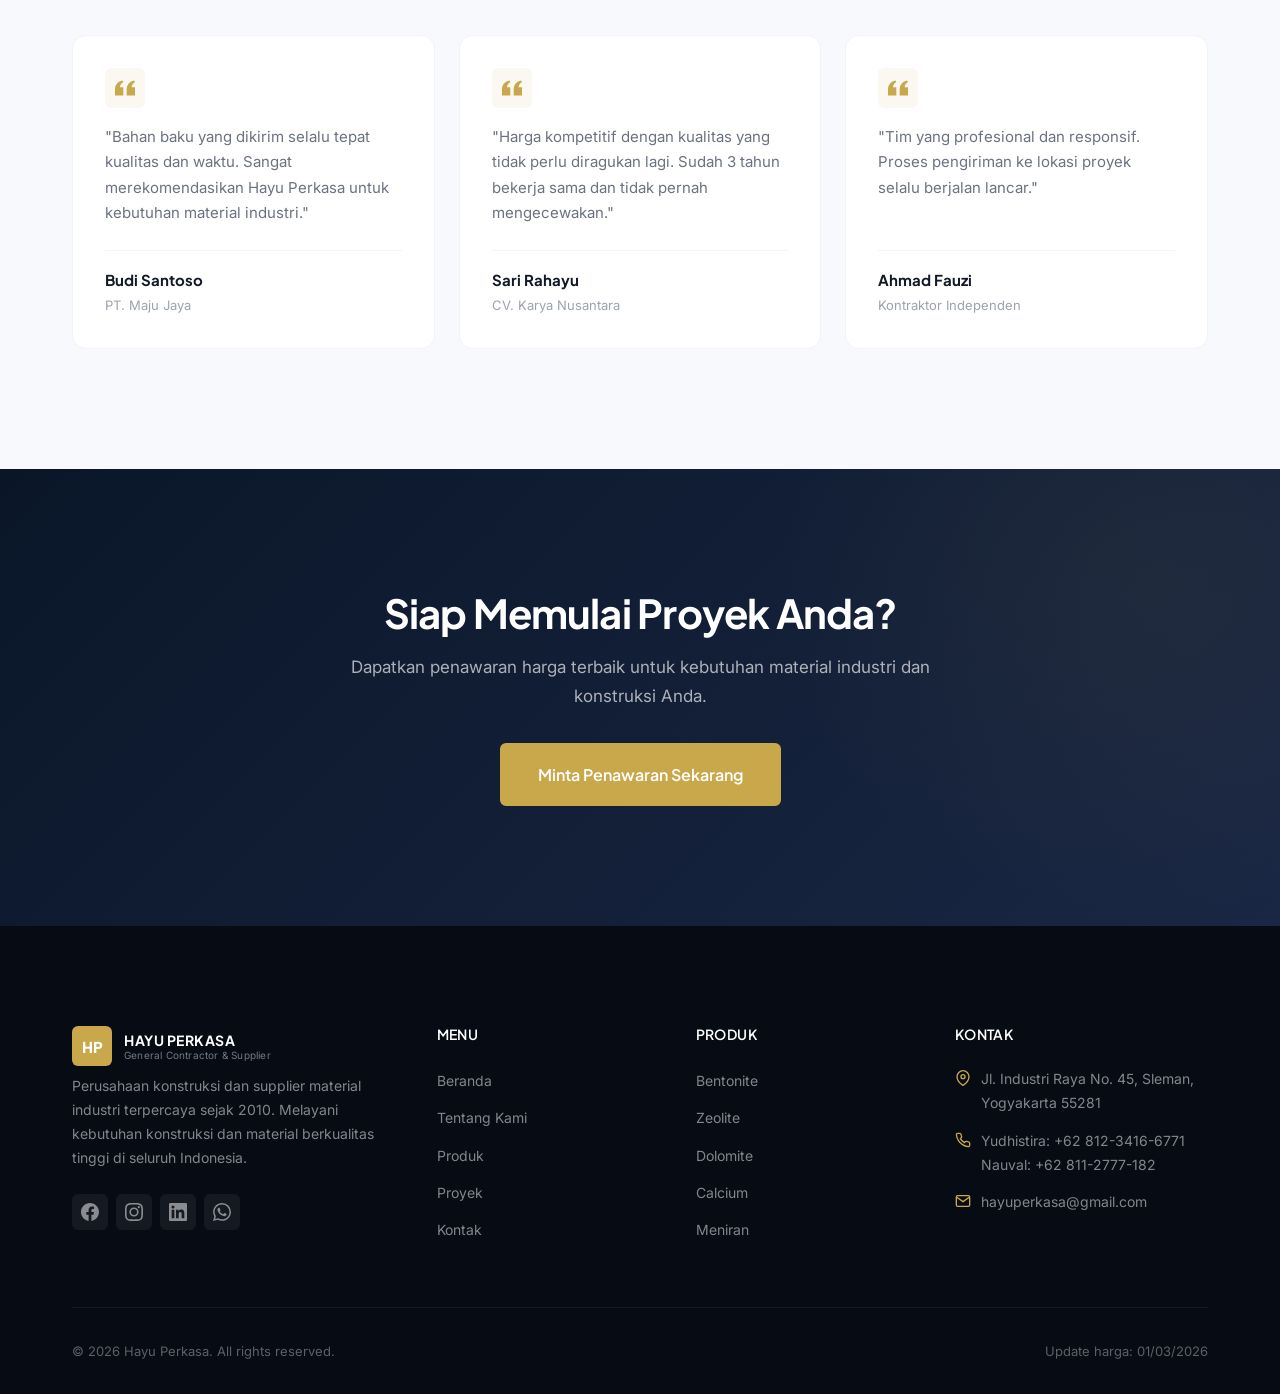
==== commit e6227f8a: "v5.2: rename Yudi Prasetyo → Yudhistira, hide prices (- Rp), fix contact SVG sizes" ====
--- a/index.html
+++ b/index.html
@@ -212,7 +212,7 @@
           <div class="product-card-body">
             <h3 class="product-card-name">Bentonite 200 Mesh</h3>
             <span class="product-card-mesh">Mesh 200</span>
-            <div class="product-card-price">Rp 1.050 <small>/kg</small></div>
+            <div class="product-card-price">- Rp <small>/kg</small></div>
             <div class="product-card-actions">
               <a href="products.html" class="btn btn-outline-dark btn-sm">Detail</a>
               <button class="btn btn-primary btn-sm wa-inquiry-btn" data-product="Bentonite 200 Mesh">Inquiry</button>
@@ -228,7 +228,7 @@
           <div class="product-card-body">
             <h3 class="product-card-name">Bentonite 100 Mesh</h3>
             <span class="product-card-mesh">Mesh 100</span>
-            <div class="product-card-price">Rp 950 <small>/kg</small></div>
+            <div class="product-card-price">- Rp <small>/kg</small></div>
             <div class="product-card-actions">
               <a href="products.html" class="btn btn-outline-dark btn-sm">Detail</a>
               <button class="btn btn-primary btn-sm wa-inquiry-btn" data-product="Bentonite 100 Mesh">Inquiry</button>
@@ -244,7 +244,7 @@
           <div class="product-card-body">
             <h3 class="product-card-name">Zeolite 100 Mesh</h3>
             <span class="product-card-mesh">Mesh 100</span>
-            <div class="product-card-price">Rp 850 <small>/kg</small></div>
+            <div class="product-card-price">- Rp <small>/kg</small></div>
             <div class="product-card-actions">
               <a href="products.html" class="btn btn-outline-dark btn-sm">Detail</a>
               <button class="btn btn-primary btn-sm wa-inquiry-btn" data-product="Zeolite 100 Mesh">Inquiry</button>
@@ -260,7 +260,7 @@
           <div class="product-card-body">
             <h3 class="product-card-name">Dolomite 100 Mesh</h3>
             <span class="product-card-mesh">Mesh 100</span>
-            <div class="product-card-price">Rp 350 <small>/kg</small></div>
+            <div class="product-card-price">- Rp <small>/kg</small></div>
             <div class="product-card-actions">
               <a href="products.html" class="btn btn-outline-dark btn-sm">Detail</a>
               <button class="btn btn-primary btn-sm wa-inquiry-btn" data-product="Dolomite 100 Mesh">Inquiry</button>
@@ -276,7 +276,7 @@
           <div class="product-card-body">
             <h3 class="product-card-name">Calcium CaCO3 99.44%</h3>
             <span class="product-card-mesh">Mesh 200</span>
-            <div class="product-card-price">Rp 475 <small>/kg</small></div>
+            <div class="product-card-price">- Rp <small>/kg</small></div>
             <div class="product-card-actions">
               <a href="products.html" class="btn btn-outline-dark btn-sm">Detail</a>
               <button class="btn btn-primary btn-sm wa-inquiry-btn" data-product="Calcium CaCO3 200 Mesh">Inquiry</button>
@@ -292,7 +292,7 @@
           <div class="product-card-body">
             <h3 class="product-card-name">Meniran</h3>
             <span class="product-card-mesh">Request Size</span>
-            <div class="product-card-price">Rp 310 <small>/kg</small></div>
+            <div class="product-card-price">- Rp <small>/kg</small></div>
             <div class="product-card-actions">
               <a href="products.html" class="btn btn-outline-dark btn-sm">Detail</a>
               <button class="btn btn-primary btn-sm wa-inquiry-btn" data-product="Meniran">Inquiry</button>
@@ -507,7 +507,7 @@
           </div>
           <div class="footer-contact-item">
             <svg fill="none" stroke="currentColor" stroke-width="2" viewBox="0 0 24 24"><path d="M22 16.92v3a2 2 0 0 1-2.18 2 19.79 19.79 0 0 1-8.63-3.07 19.5 19.5 0 0 1-6-6 19.79 19.79 0 0 1-3.07-8.67A2 2 0 0 1 4.11 2h3a2 2 0 0 1 2 1.72c.127.96.361 1.903.7 2.81a2 2 0 0 1-.45 2.11L8.09 9.91a16 16 0 0 0 6 6l1.27-1.27a2 2 0 0 1 2.11-.45c.907.339 1.85.573 2.81.7A2 2 0 0 1 22 16.92z"/></svg>
-            <span>Yudi: +62 812-3416-6771<br>Nauval: +62 811-2777-182</span>
+            <span>Yudhistira: +62 812-3416-6771<br>Nauval: +62 811-2777-182</span>
           </div>
           <div class="footer-contact-item">
             <svg fill="none" stroke="currentColor" stroke-width="2" viewBox="0 0 24 24"><path d="M4 4h16c1.1 0 2 .9 2 2v12c0 1.1-.9 2-2 2H4c-1.1 0-2-.9-2-2V6c0-1.1.9-2 2-2z"/><path d="M22 6l-10 7L2 6"/></svg>
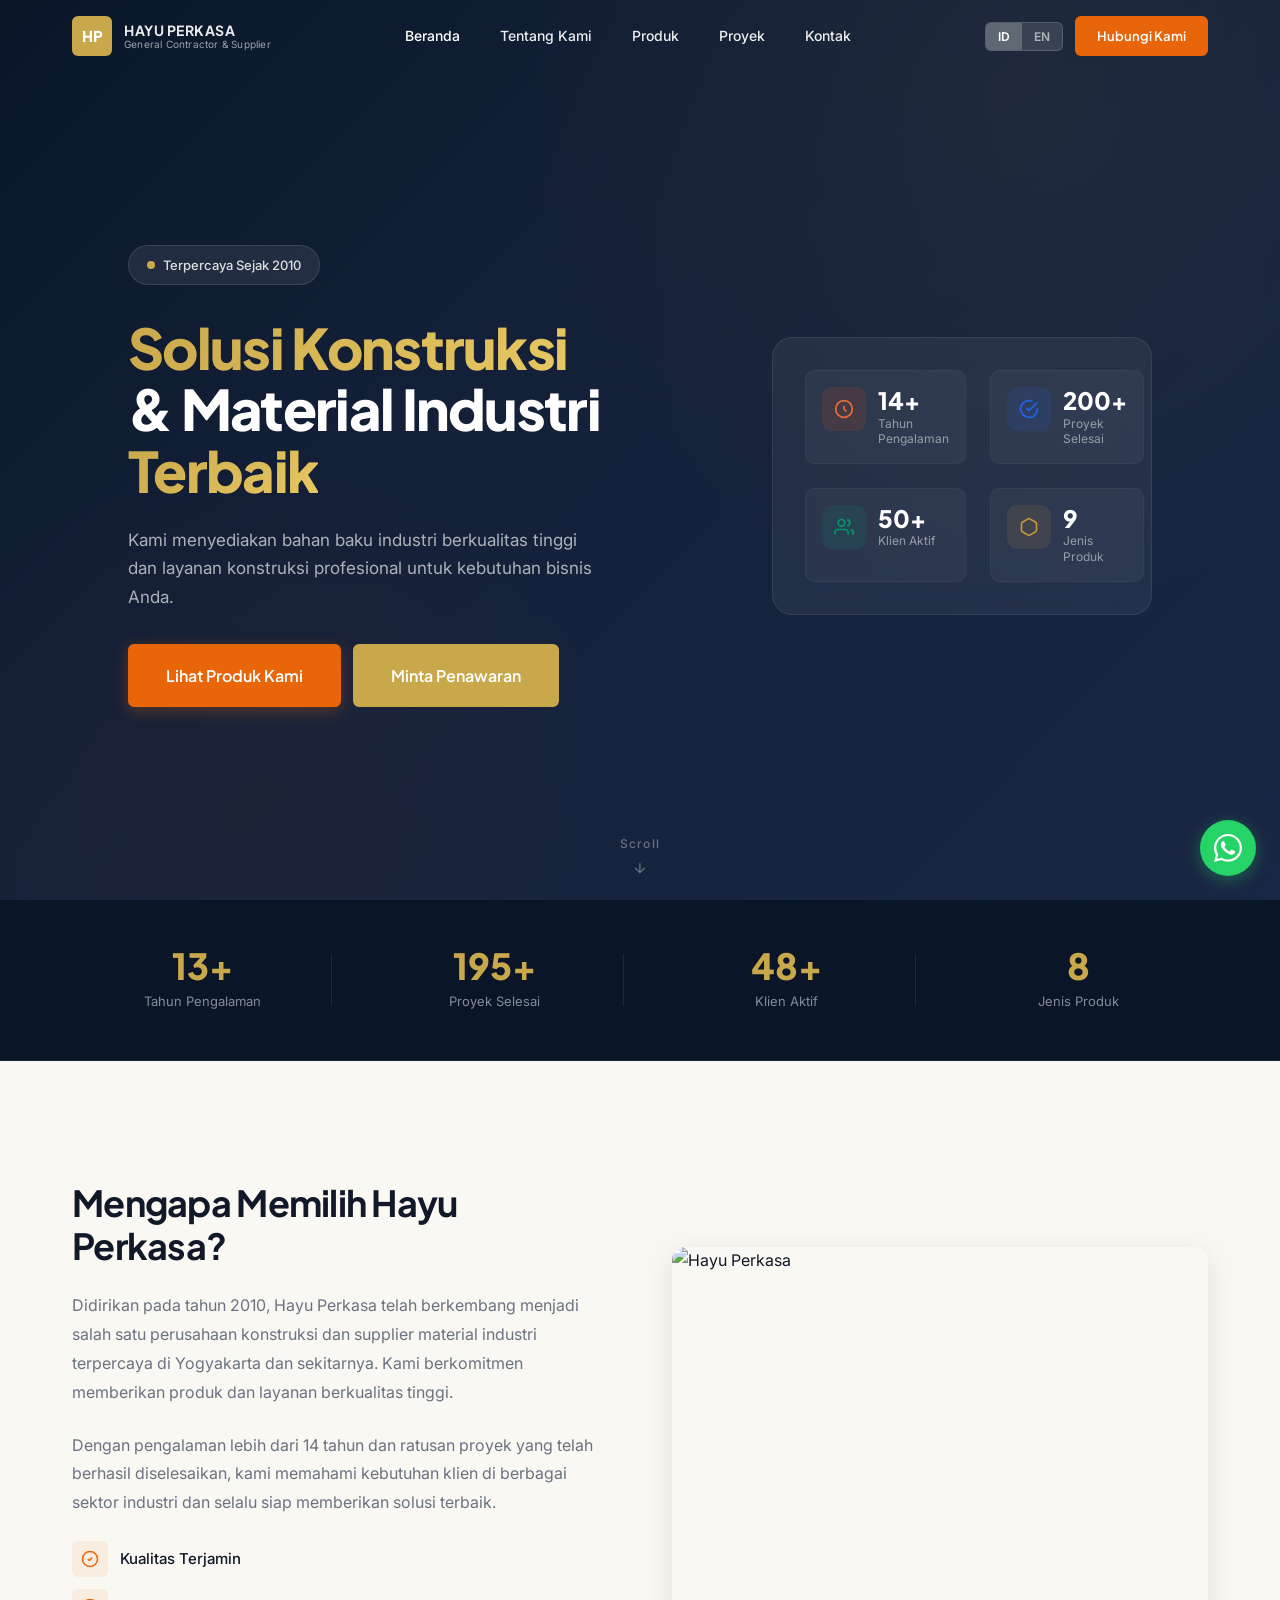
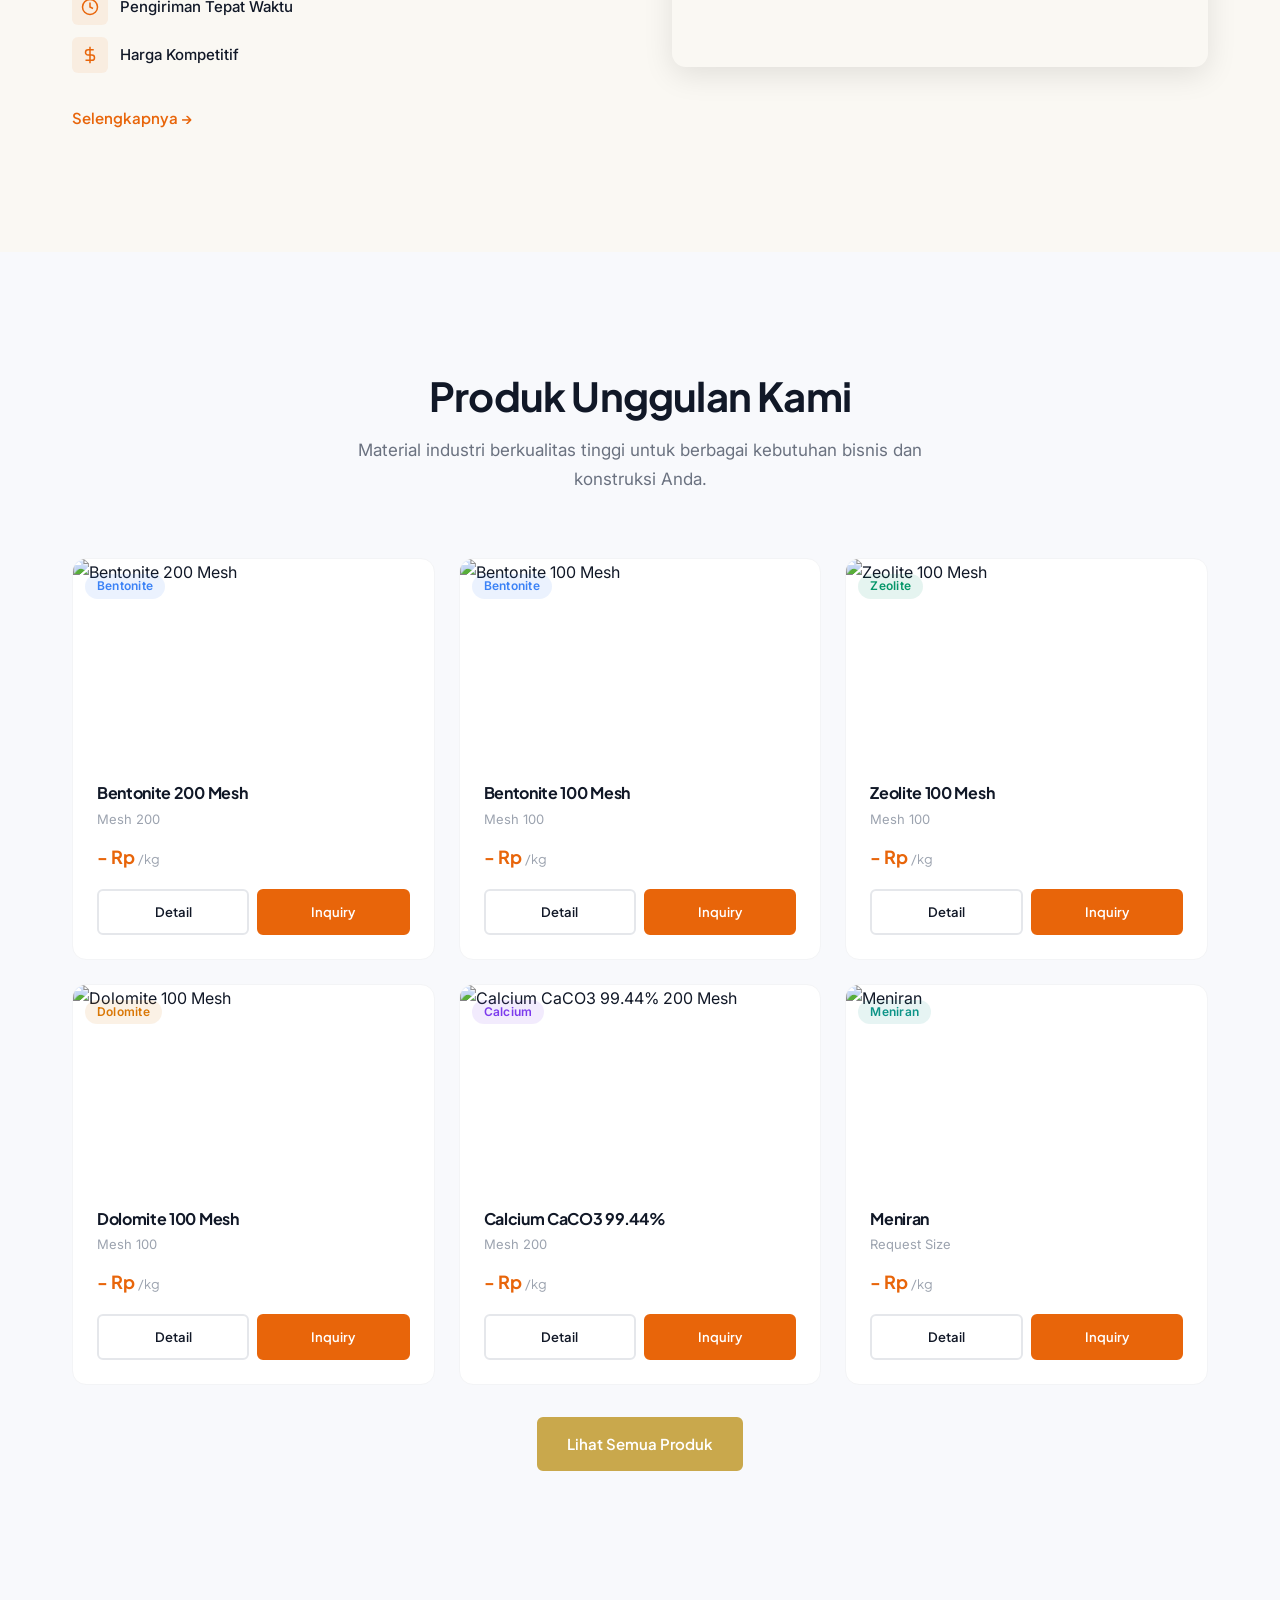
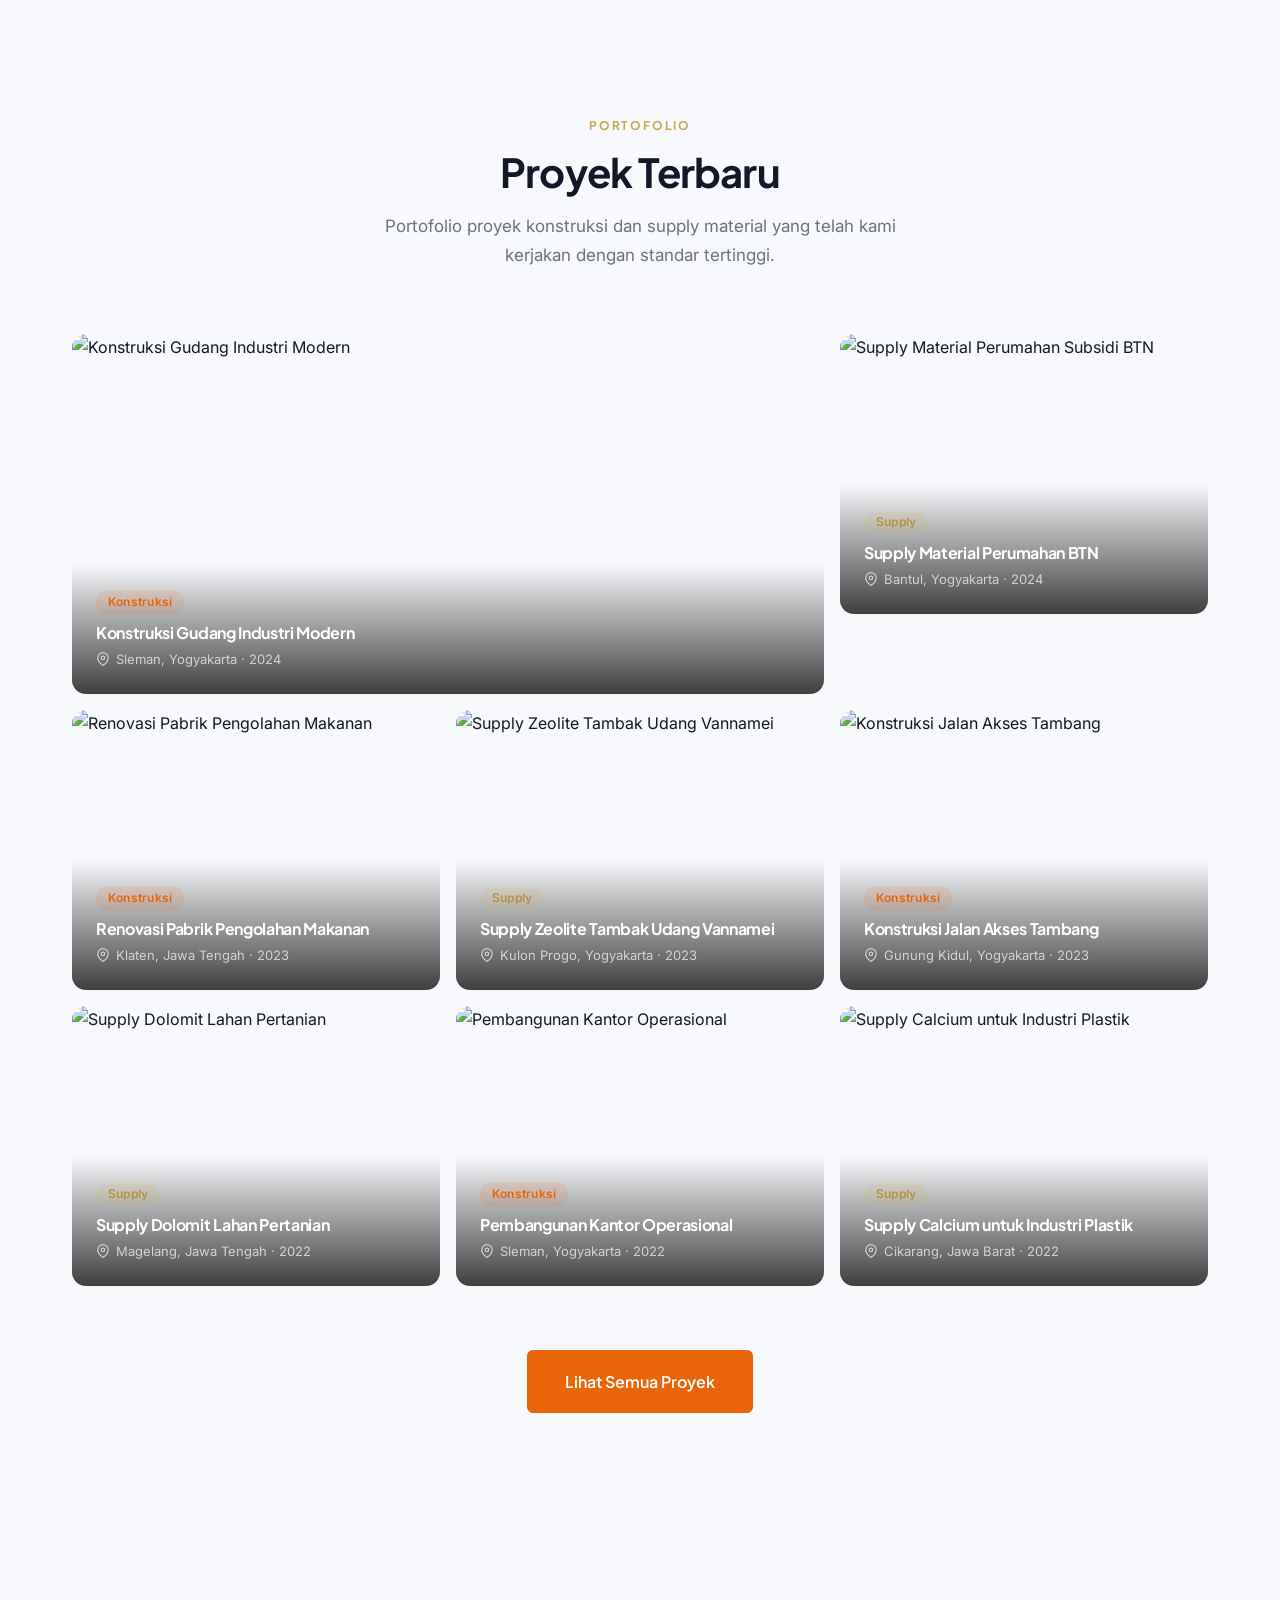
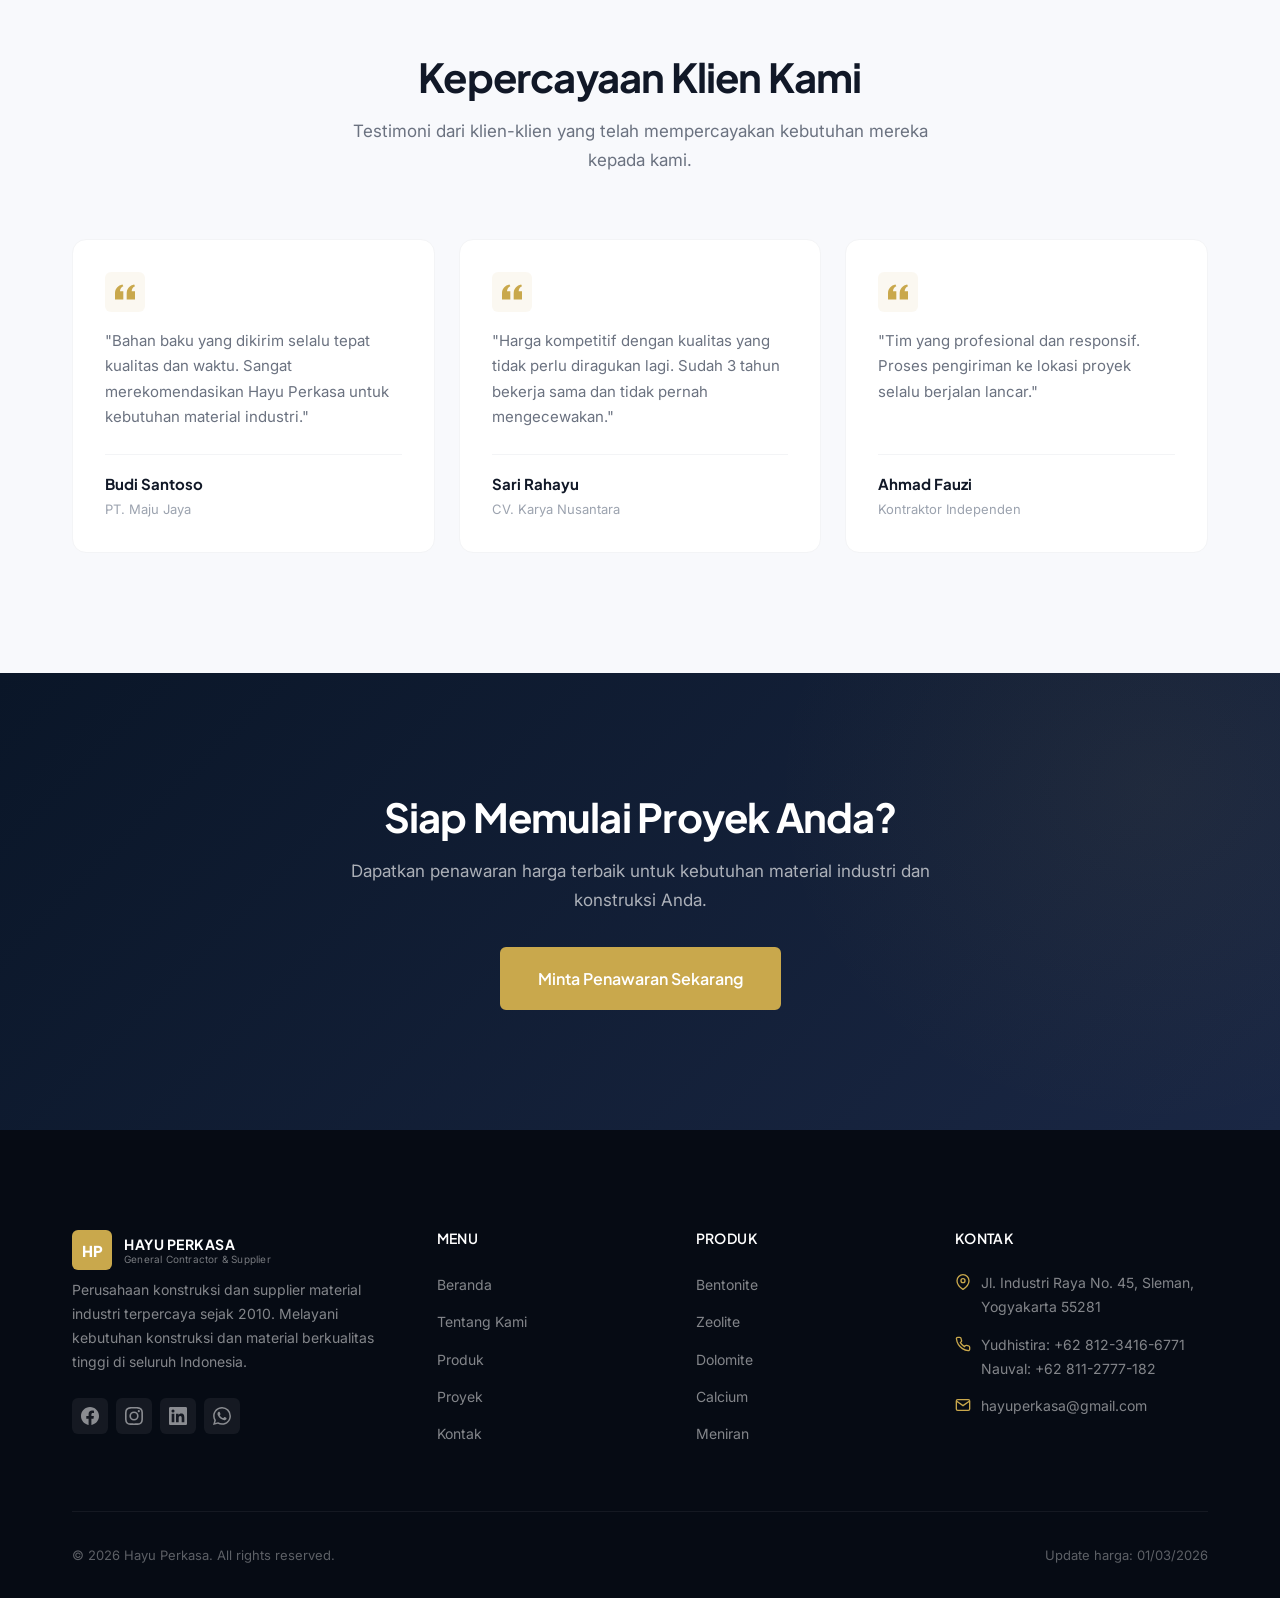
==== commit 97915bd2: "v5.3: replace homepage projects with preview-grid matching projects page layout" ====
--- a/index.html
+++ b/index.html
@@ -315,79 +315,92 @@
         <p data-id="Portofolio proyek konstruksi dan supply material yang telah kami kerjakan dengan standar tertinggi." data-en="Portfolio of construction and material supply projects we have completed to the highest standards.">Portofolio proyek konstruksi dan supply material yang telah kami kerjakan dengan standar tertinggi.</p>
       </div>
 
-      <div class="projects-bento">
-        <!-- Featured large card -->
-        <div class="project-bento-item project-bento-featured reveal">
-          <img src="https://picsum.photos/900/600?random=31" alt="Konstruksi Gudang" loading="lazy">
-          <div class="project-bento-overlay">
-            <span class="badge badge-konstruksi">Konstruksi</span>
-            <h3>Konstruksi Gudang Industri</h3>
-            <p class="project-bento-desc">Pembangunan gudang industri modern seluas 2.500m² dengan material premium dan struktur baja berkualitas tinggi.</p>
+      <div class="projects-preview-grid stagger-children">
+        <div class="project-card" style="height:360px;">
+          <img src="https://picsum.photos/900/600?random=31" alt="Konstruksi Gudang Industri Modern" loading="lazy">
+          <div class="project-overlay">
+            <span class="badge badge-konstruksi" style="width:fit-content;margin-bottom:8px;">Konstruksi</span>
+            <h3>Konstruksi Gudang Industri Modern</h3>
             <div class="project-meta">
               <svg width="14" height="14" fill="none" stroke="currentColor" stroke-width="2" viewBox="0 0 24 24"><path d="M21 10c0 7-9 13-9 13s-9-6-9-13a9 9 0 0 1 18 0z"/><circle cx="12" cy="10" r="3"/></svg>
               Sleman, Yogyakarta &middot; 2024
             </div>
           </div>
         </div>
-
-        <!-- Right column cards -->
-        <div class="project-bento-item reveal">
-          <img src="https://picsum.photos/600/400?random=32" alt="Supply Material" loading="lazy">
-          <div class="project-bento-overlay">
-            <span class="badge badge-supply">Supply</span>
+        <div class="project-card" style="height:280px;">
+          <img src="https://picsum.photos/600/400?random=32" alt="Supply Material Perumahan Subsidi BTN" loading="lazy">
+          <div class="project-overlay">
+            <span class="badge badge-supply" style="width:fit-content;margin-bottom:8px;">Supply</span>
             <h3>Supply Material Perumahan BTN</h3>
             <div class="project-meta">
               <svg width="14" height="14" fill="none" stroke="currentColor" stroke-width="2" viewBox="0 0 24 24"><path d="M21 10c0 7-9 13-9 13s-9-6-9-13a9 9 0 0 1 18 0z"/><circle cx="12" cy="10" r="3"/></svg>
-              Yogyakarta &middot; 2024
-            </div>
-          </div>
-        </div>
-
-        <div class="project-bento-item reveal">
-          <img src="https://picsum.photos/600/400?random=33" alt="Renovasi Pabrik" loading="lazy">
-          <div class="project-bento-overlay">
-            <span class="badge badge-konstruksi">Konstruksi</span>
-            <h3>Renovasi Pabrik Pengolahan</h3>
-            <div class="project-meta">
-              <svg width="14" height="14" fill="none" stroke="currentColor" stroke-width="2" viewBox="0 0 24 24"><path d="M21 10c0 7-9 13-9 13s-9-6-9-13a9 9 0 0 1 18 0z"/><circle cx="12" cy="10" r="3"/></svg>
-              Klaten &middot; 2023
-            </div>
-          </div>
-        </div>
-      </div>
-
-      <!-- Bottom row — 3 equal cards -->
-      <div class="projects-bottom-row">
-        <div class="project-bento-item reveal">
-          <img src="https://picsum.photos/600/400?random=34" alt="Supply Zeolite" loading="lazy">
-          <div class="project-bento-overlay">
-            <span class="badge badge-supply">Supply</span>
-            <h3>Supply Zeolite Tambak Udang</h3>
-            <div class="project-meta">
-              <svg width="14" height="14" fill="none" stroke="currentColor" stroke-width="2" viewBox="0 0 24 24"><path d="M21 10c0 7-9 13-9 13s-9-6-9-13a9 9 0 0 1 18 0z"/><circle cx="12" cy="10" r="3"/></svg>
-              Bantul &middot; 2023
-            </div>
-          </div>
-        </div>
-        <div class="project-bento-item reveal">
-          <img src="https://picsum.photos/600/400?random=35" alt="Konstruksi Jalan" loading="lazy">
-          <div class="project-bento-overlay">
-            <span class="badge badge-konstruksi">Konstruksi</span>
-            <h3>Konstruksi Jalan Akses</h3>
-            <div class="project-meta">
-              <svg width="14" height="14" fill="none" stroke="currentColor" stroke-width="2" viewBox="0 0 24 24"><path d="M21 10c0 7-9 13-9 13s-9-6-9-13a9 9 0 0 1 18 0z"/><circle cx="12" cy="10" r="3"/></svg>
-              Gunung Kidul &middot; 2023
-            </div>
-          </div>
-        </div>
-        <div class="project-bento-item reveal">
-          <img src="https://picsum.photos/600/400?random=36" alt="Supply Dolomite" loading="lazy">
-          <div class="project-bento-overlay">
-            <span class="badge badge-supply">Supply</span>
-            <h3>Supply Dolomite Pabrik Pupuk</h3>
-            <div class="project-meta">
-              <svg width="14" height="14" fill="none" stroke="currentColor" stroke-width="2" viewBox="0 0 24 24"><path d="M21 10c0 7-9 13-9 13s-9-6-9-13a9 9 0 0 1 18 0z"/><circle cx="12" cy="10" r="3"/></svg>
-              Magelang &middot; 2023
+              Bantul, Yogyakarta &middot; 2024
+            </div>
+          </div>
+        </div>
+        <div class="project-card" style="height:280px;">
+          <img src="https://picsum.photos/600/400?random=33" alt="Renovasi Pabrik Pengolahan Makanan" loading="lazy">
+          <div class="project-overlay">
+            <span class="badge badge-konstruksi" style="width:fit-content;margin-bottom:8px;">Konstruksi</span>
+            <h3>Renovasi Pabrik Pengolahan Makanan</h3>
+            <div class="project-meta">
+              <svg width="14" height="14" fill="none" stroke="currentColor" stroke-width="2" viewBox="0 0 24 24"><path d="M21 10c0 7-9 13-9 13s-9-6-9-13a9 9 0 0 1 18 0z"/><circle cx="12" cy="10" r="3"/></svg>
+              Klaten, Jawa Tengah &middot; 2023
+            </div>
+          </div>
+        </div>
+        <div class="project-card" style="height:280px;">
+          <img src="https://picsum.photos/600/400?random=34" alt="Supply Zeolite Tambak Udang Vannamei" loading="lazy">
+          <div class="project-overlay">
+            <span class="badge badge-supply" style="width:fit-content;margin-bottom:8px;">Supply</span>
+            <h3>Supply Zeolite Tambak Udang Vannamei</h3>
+            <div class="project-meta">
+              <svg width="14" height="14" fill="none" stroke="currentColor" stroke-width="2" viewBox="0 0 24 24"><path d="M21 10c0 7-9 13-9 13s-9-6-9-13a9 9 0 0 1 18 0z"/><circle cx="12" cy="10" r="3"/></svg>
+              Kulon Progo, Yogyakarta &middot; 2023
+            </div>
+          </div>
+        </div>
+        <div class="project-card" style="height:280px;">
+          <img src="https://picsum.photos/600/400?random=35" alt="Konstruksi Jalan Akses Tambang" loading="lazy">
+          <div class="project-overlay">
+            <span class="badge badge-konstruksi" style="width:fit-content;margin-bottom:8px;">Konstruksi</span>
+            <h3>Konstruksi Jalan Akses Tambang</h3>
+            <div class="project-meta">
+              <svg width="14" height="14" fill="none" stroke="currentColor" stroke-width="2" viewBox="0 0 24 24"><path d="M21 10c0 7-9 13-9 13s-9-6-9-13a9 9 0 0 1 18 0z"/><circle cx="12" cy="10" r="3"/></svg>
+              Gunung Kidul, Yogyakarta &middot; 2023
+            </div>
+          </div>
+        </div>
+        <div class="project-card" style="height:280px;">
+          <img src="https://picsum.photos/600/400?random=36" alt="Supply Dolomit Lahan Pertanian" loading="lazy">
+          <div class="project-overlay">
+            <span class="badge badge-supply" style="width:fit-content;margin-bottom:8px;">Supply</span>
+            <h3>Supply Dolomit Lahan Pertanian</h3>
+            <div class="project-meta">
+              <svg width="14" height="14" fill="none" stroke="currentColor" stroke-width="2" viewBox="0 0 24 24"><path d="M21 10c0 7-9 13-9 13s-9-6-9-13a9 9 0 0 1 18 0z"/><circle cx="12" cy="10" r="3"/></svg>
+              Magelang, Jawa Tengah &middot; 2022
+            </div>
+          </div>
+        </div>
+        <div class="project-card" style="height:280px;">
+          <img src="https://picsum.photos/600/400?random=37" alt="Pembangunan Kantor Operasional" loading="lazy">
+          <div class="project-overlay">
+            <span class="badge badge-konstruksi" style="width:fit-content;margin-bottom:8px;">Konstruksi</span>
+            <h3>Pembangunan Kantor Operasional</h3>
+            <div class="project-meta">
+              <svg width="14" height="14" fill="none" stroke="currentColor" stroke-width="2" viewBox="0 0 24 24"><path d="M21 10c0 7-9 13-9 13s-9-6-9-13a9 9 0 0 1 18 0z"/><circle cx="12" cy="10" r="3"/></svg>
+              Sleman, Yogyakarta &middot; 2022
+            </div>
+          </div>
+        </div>
+        <div class="project-card" style="height:280px;">
+          <img src="https://picsum.photos/600/400?random=38" alt="Supply Calcium untuk Industri Plastik" loading="lazy">
+          <div class="project-overlay">
+            <span class="badge badge-supply" style="width:fit-content;margin-bottom:8px;">Supply</span>
+            <h3>Supply Calcium untuk Industri Plastik</h3>
+            <div class="project-meta">
+              <svg width="14" height="14" fill="none" stroke="currentColor" stroke-width="2" viewBox="0 0 24 24"><path d="M21 10c0 7-9 13-9 13s-9-6-9-13a9 9 0 0 1 18 0z"/><circle cx="12" cy="10" r="3"/></svg>
+              Cikarang, Jawa Barat &middot; 2022
             </div>
           </div>
         </div>
--- a/css/style.css
+++ b/css/style.css
@@ -987,14 +987,10 @@
 .projects-preview-grid {
   display: grid;
   grid-template-columns: repeat(3, 1fr);
-  grid-template-rows: 320px 260px;
-  gap: 20px;
-}
-.projects-preview-grid .project-card {
-  min-height: 0;
+  gap: 16px;
 }
 .projects-preview-grid .project-card:first-child {
-  grid-column: 1 / 3;
+  grid-column: span 2;
 }
 
 /* =========================================
@@ -1694,10 +1690,9 @@
   }
   .projects-preview-grid {
     grid-template-columns: repeat(2, 1fr);
-    grid-template-rows: 280px 240px 240px;
   }
   .projects-preview-grid .project-card:first-child {
-    grid-column: 1 / 3;
+    grid-column: span 2;
   }
 }
 
@@ -1741,13 +1736,12 @@
   }
   .projects-preview-grid {
     grid-template-columns: 1fr;
-    grid-template-rows: auto;
   }
   .projects-preview-grid .project-card:first-child {
-    grid-column: auto;
+    grid-column: span 1;
   }
   .projects-preview-grid .project-card {
-    height: 240px;
+    height: 260px !important;
   }
   .about-section { padding: var(--space-4xl) 0; }
   .testimonials-section { padding: var(--space-4xl) 0; }
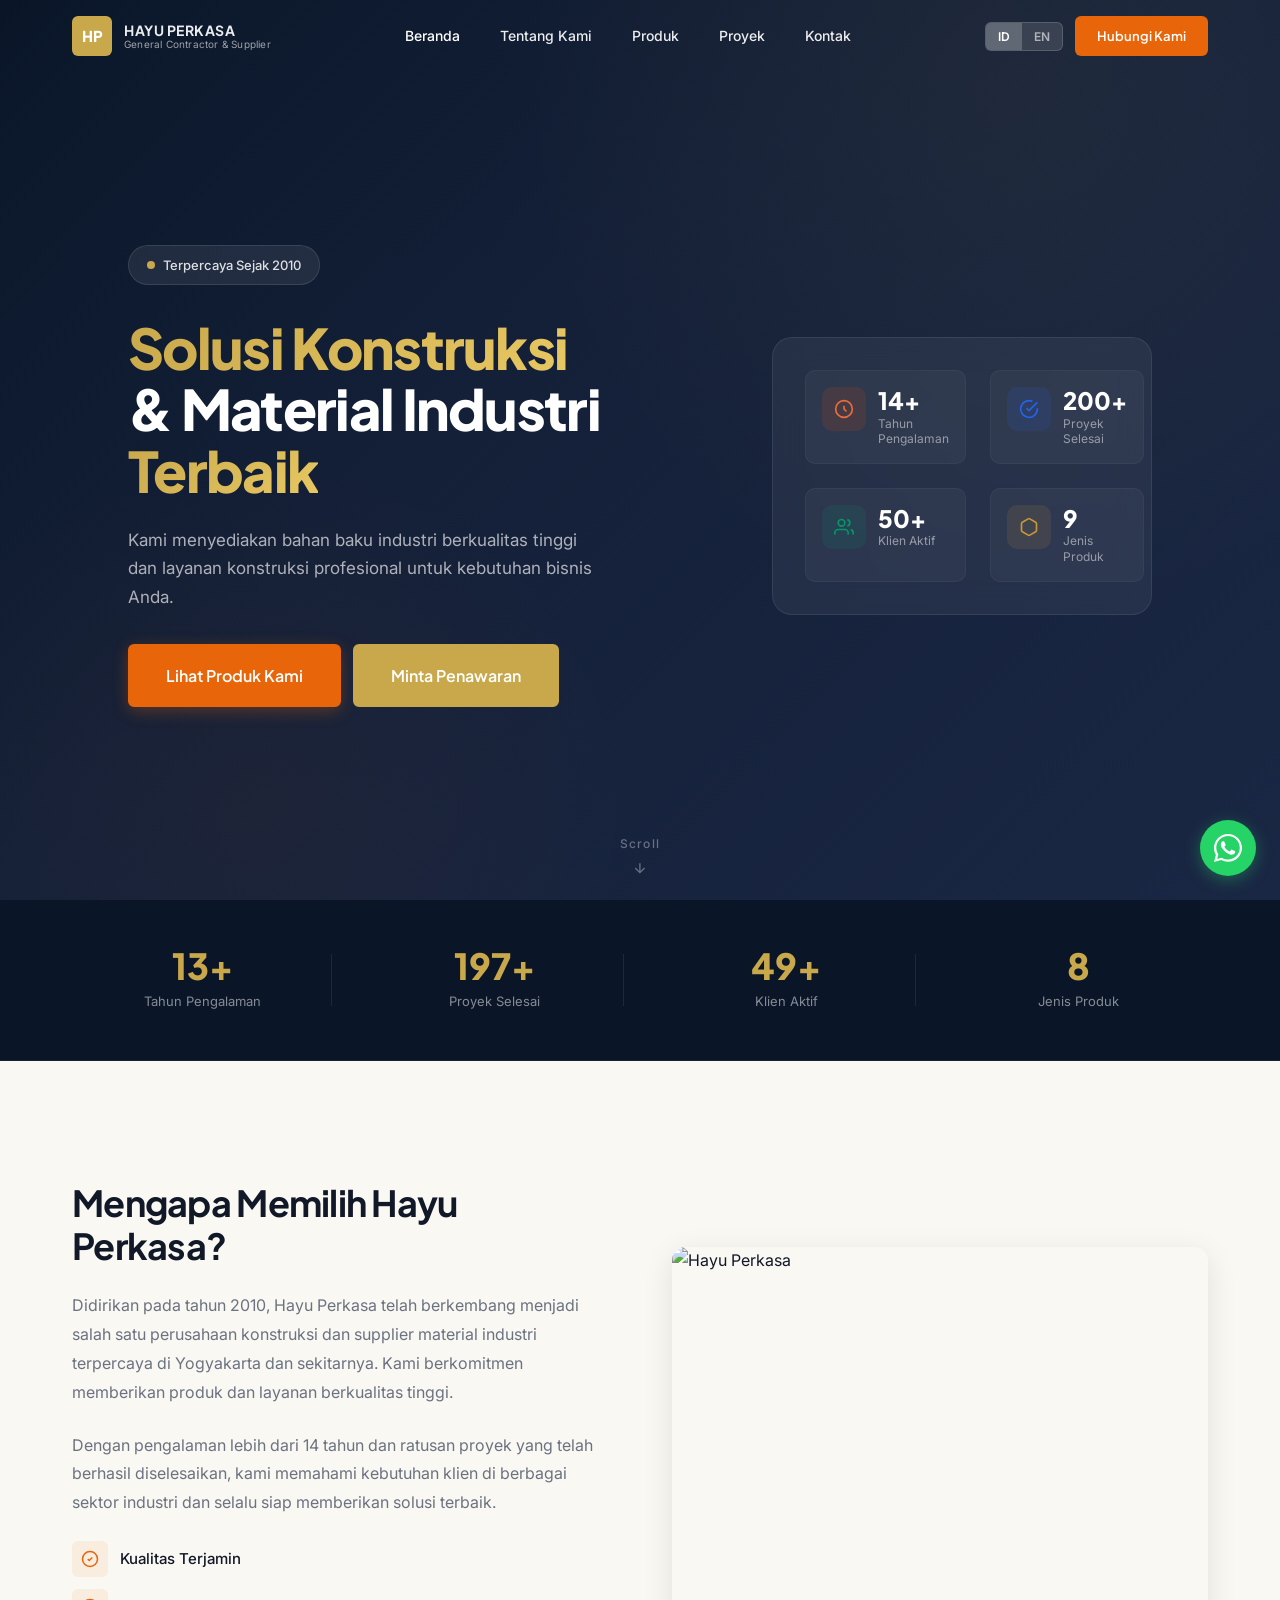
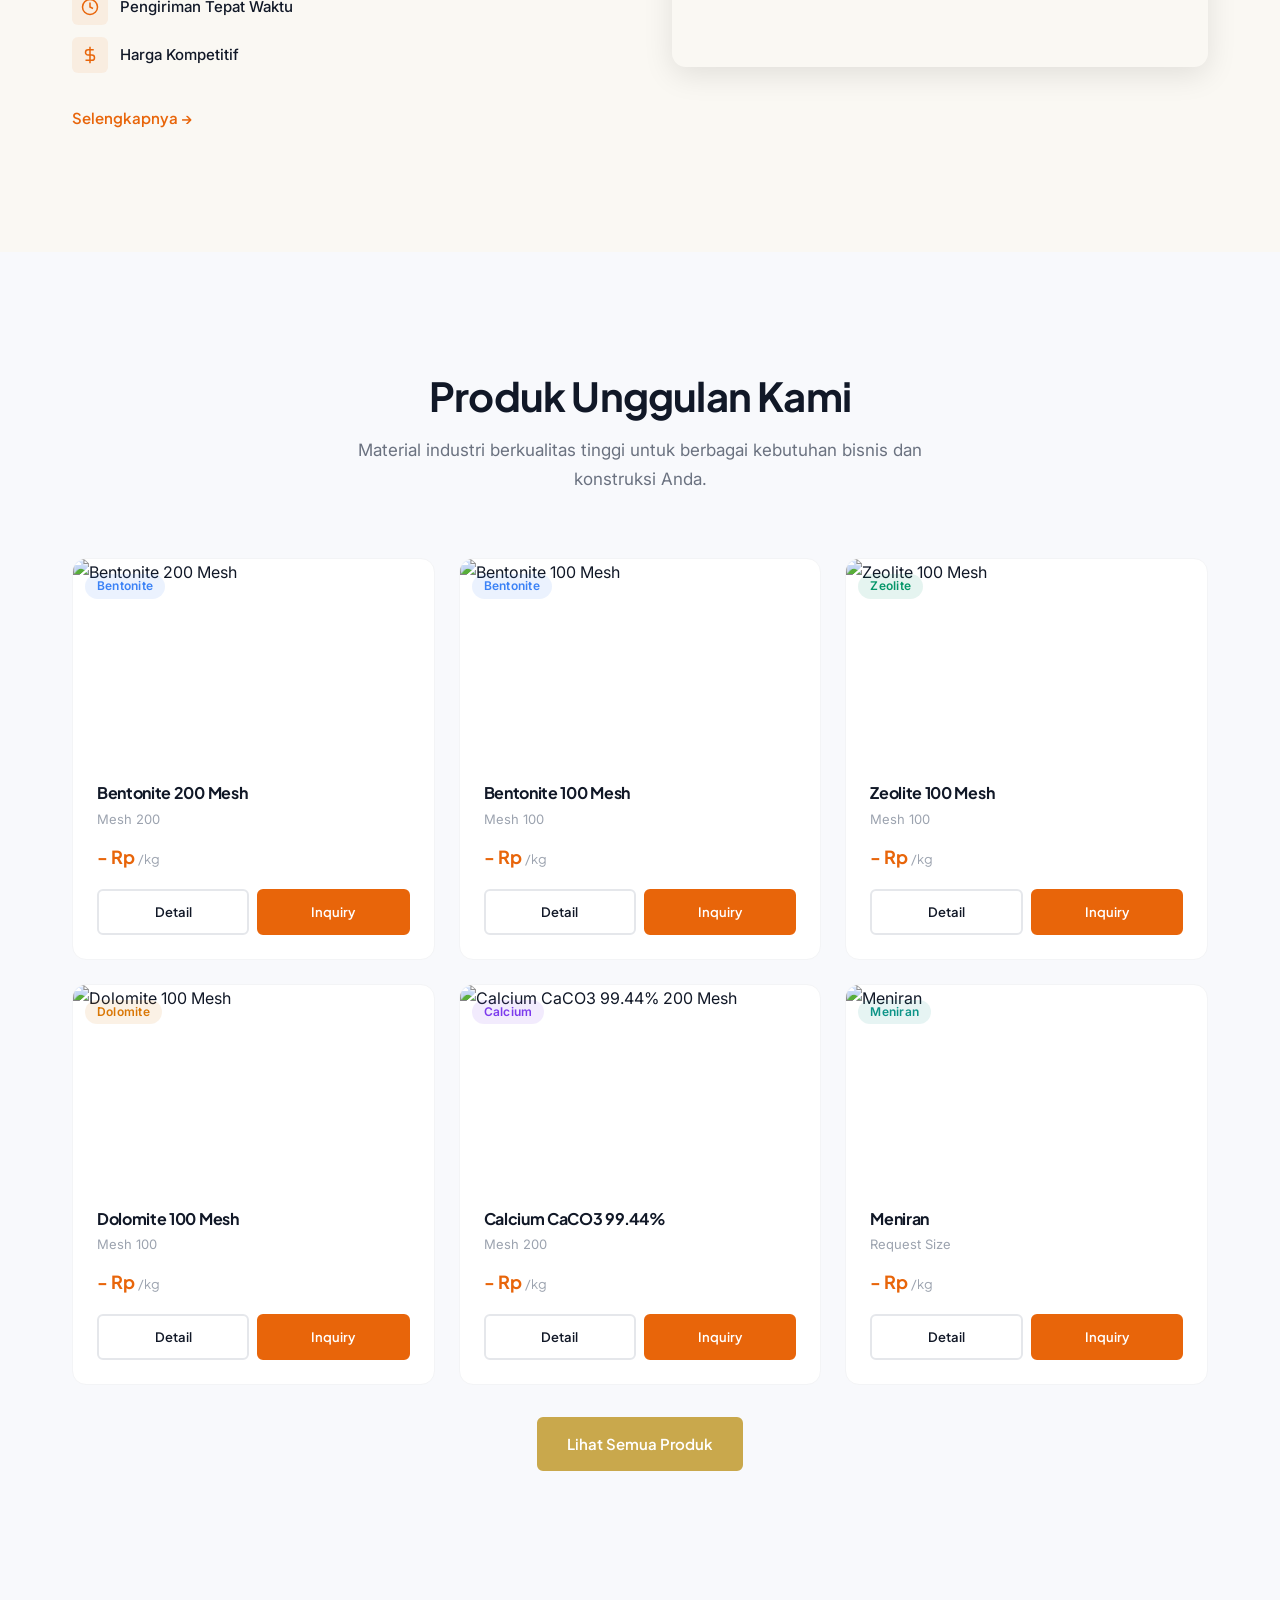
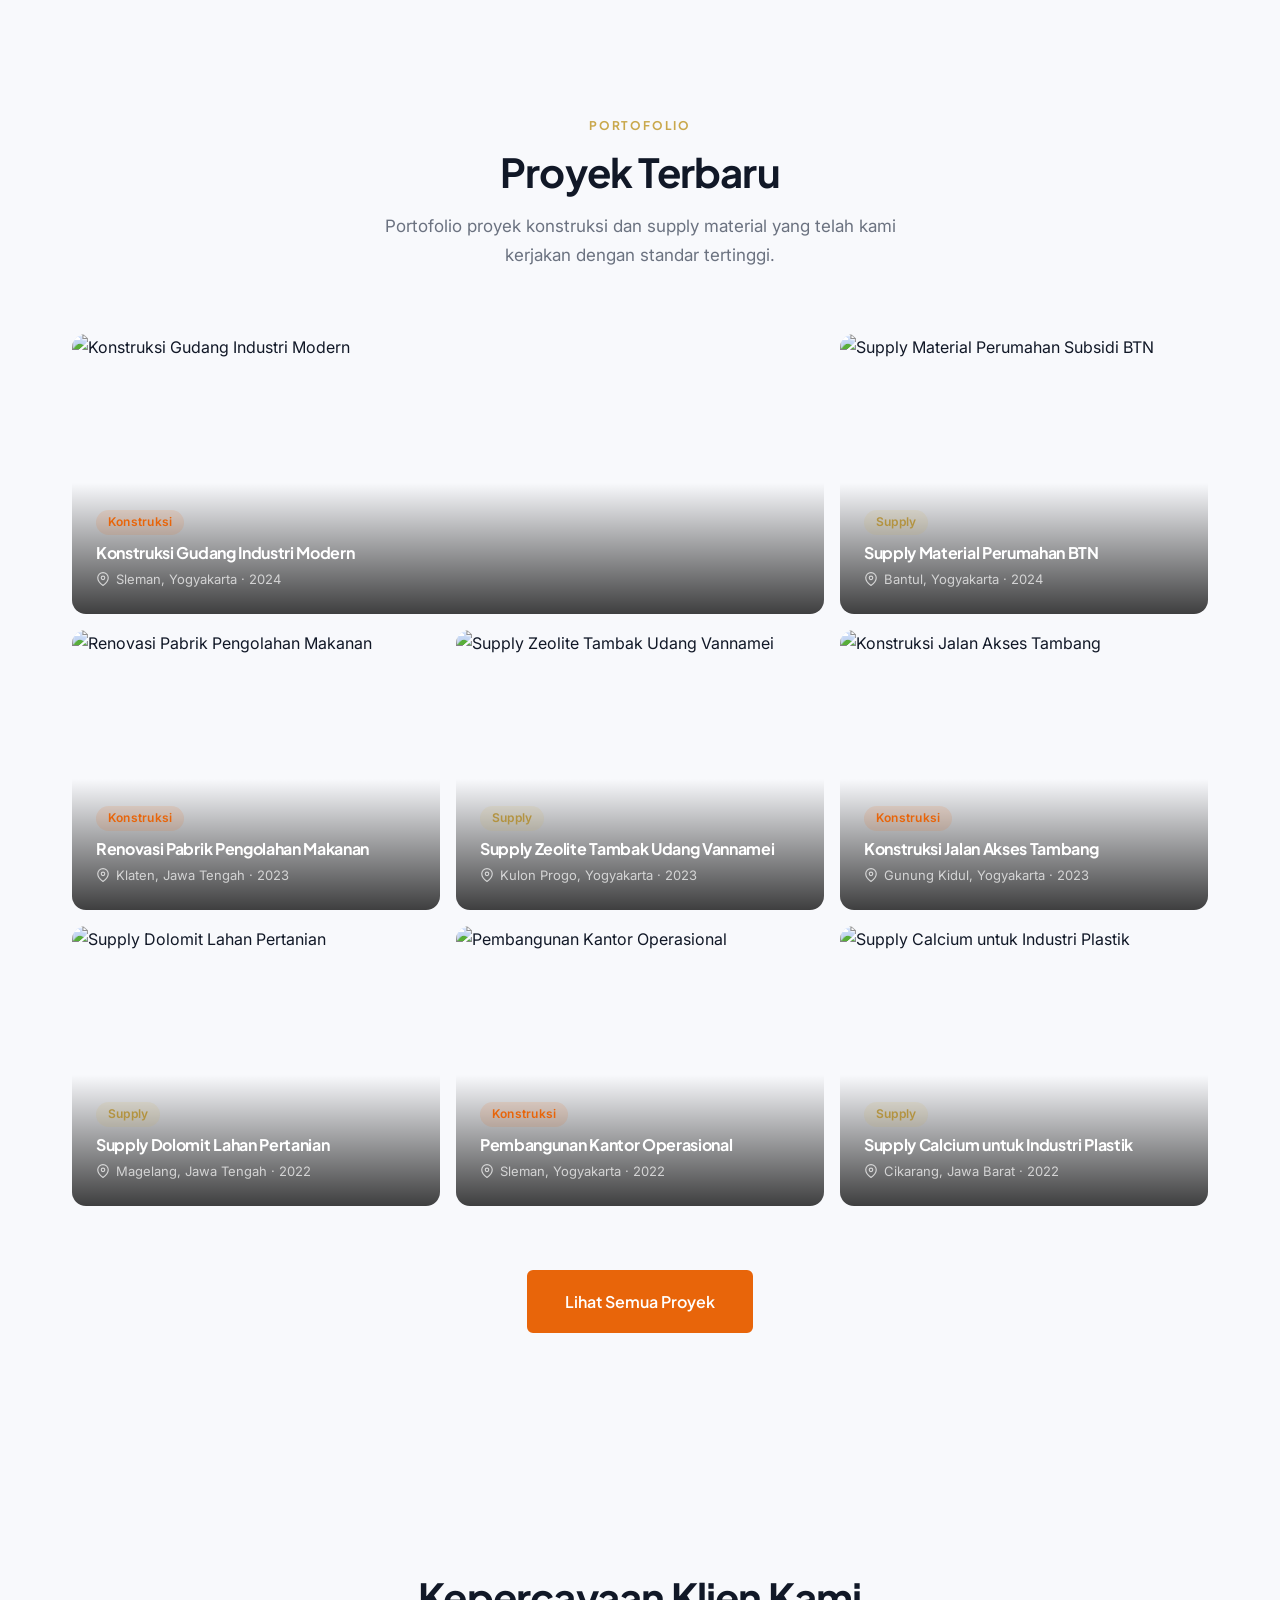
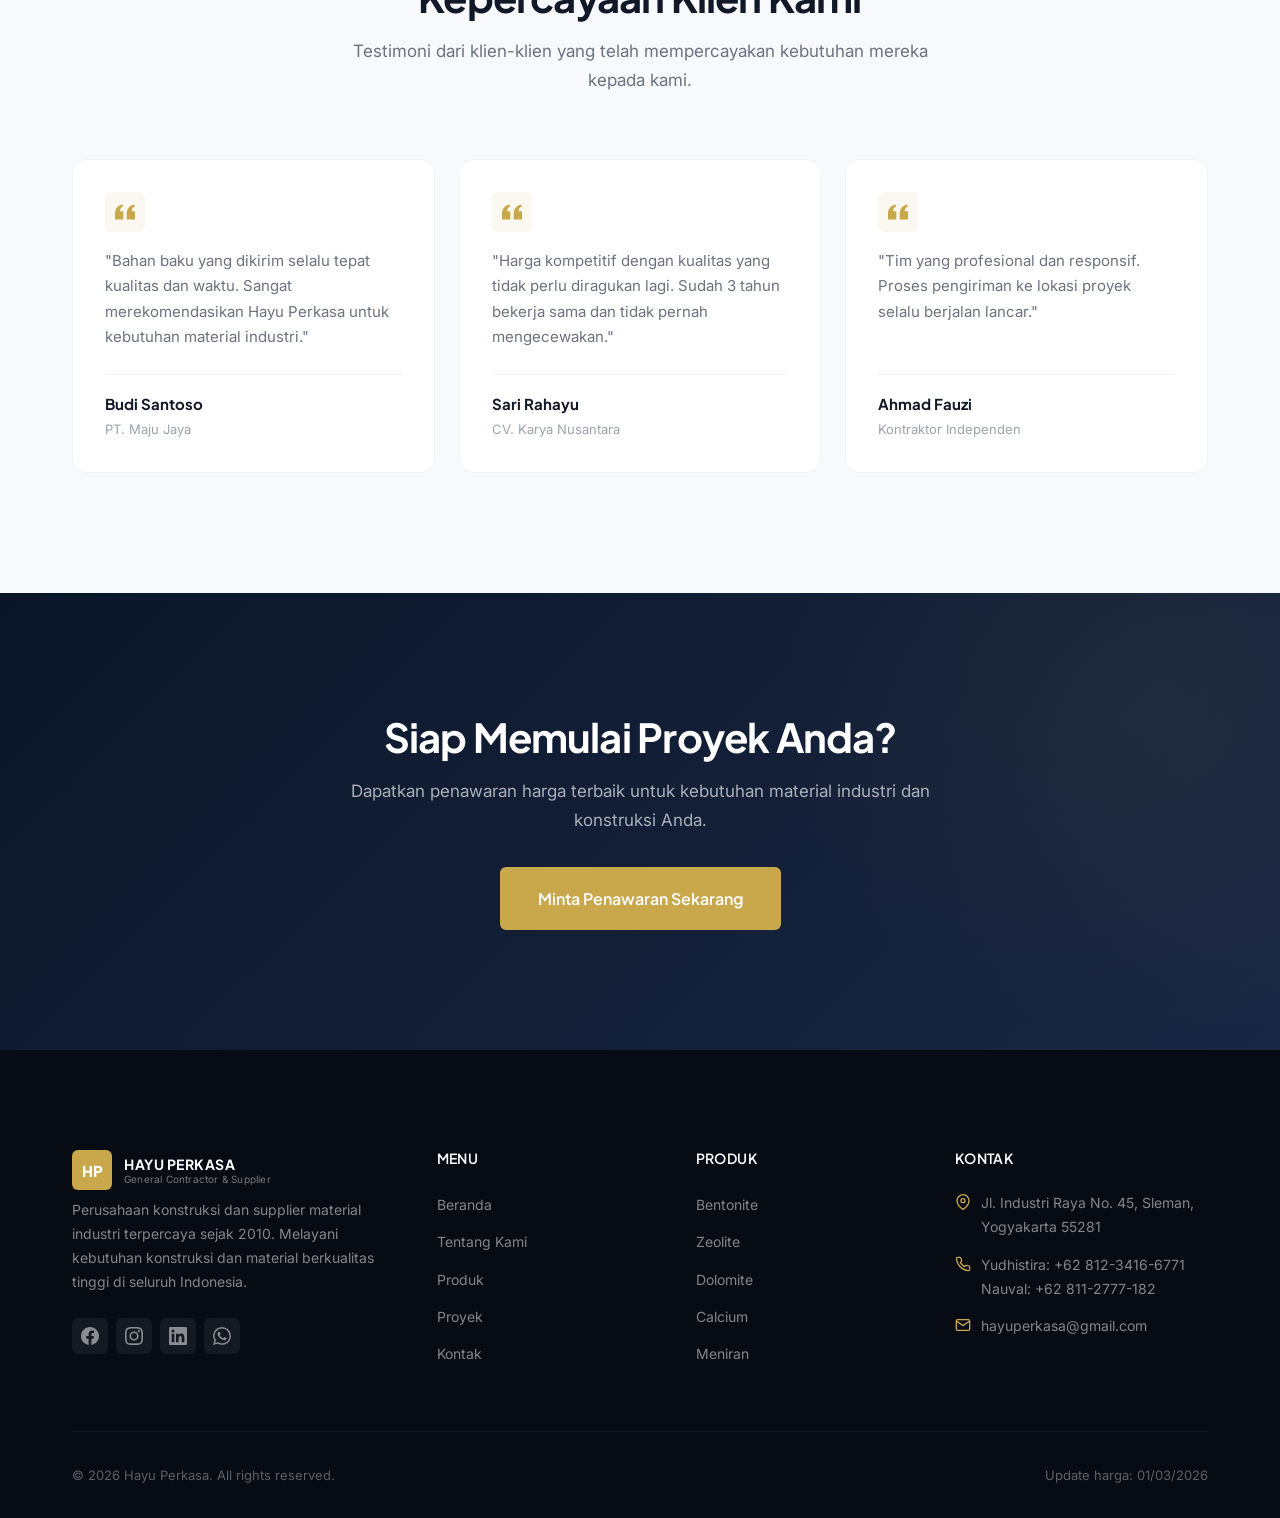
==== commit 14f239b1: "v5.4: equal height project cards (min-height instead of height)" ====
--- a/index.html
+++ b/index.html
@@ -316,7 +316,7 @@
       </div>
 
       <div class="projects-preview-grid stagger-children">
-        <div class="project-card" style="height:360px;">
+        <div class="project-card" style="min-height:280px;">
           <img src="https://picsum.photos/900/600?random=31" alt="Konstruksi Gudang Industri Modern" loading="lazy">
           <div class="project-overlay">
             <span class="badge badge-konstruksi" style="width:fit-content;margin-bottom:8px;">Konstruksi</span>
@@ -327,7 +327,7 @@
             </div>
           </div>
         </div>
-        <div class="project-card" style="height:280px;">
+        <div class="project-card" style="min-height:280px;">
           <img src="https://picsum.photos/600/400?random=32" alt="Supply Material Perumahan Subsidi BTN" loading="lazy">
           <div class="project-overlay">
             <span class="badge badge-supply" style="width:fit-content;margin-bottom:8px;">Supply</span>
@@ -338,7 +338,7 @@
             </div>
           </div>
         </div>
-        <div class="project-card" style="height:280px;">
+        <div class="project-card" style="min-height:280px;">
           <img src="https://picsum.photos/600/400?random=33" alt="Renovasi Pabrik Pengolahan Makanan" loading="lazy">
           <div class="project-overlay">
             <span class="badge badge-konstruksi" style="width:fit-content;margin-bottom:8px;">Konstruksi</span>
@@ -349,7 +349,7 @@
             </div>
           </div>
         </div>
-        <div class="project-card" style="height:280px;">
+        <div class="project-card" style="min-height:280px;">
           <img src="https://picsum.photos/600/400?random=34" alt="Supply Zeolite Tambak Udang Vannamei" loading="lazy">
           <div class="project-overlay">
             <span class="badge badge-supply" style="width:fit-content;margin-bottom:8px;">Supply</span>
@@ -360,7 +360,7 @@
             </div>
           </div>
         </div>
-        <div class="project-card" style="height:280px;">
+        <div class="project-card" style="min-height:280px;">
           <img src="https://picsum.photos/600/400?random=35" alt="Konstruksi Jalan Akses Tambang" loading="lazy">
           <div class="project-overlay">
             <span class="badge badge-konstruksi" style="width:fit-content;margin-bottom:8px;">Konstruksi</span>
@@ -371,7 +371,7 @@
             </div>
           </div>
         </div>
-        <div class="project-card" style="height:280px;">
+        <div class="project-card" style="min-height:280px;">
           <img src="https://picsum.photos/600/400?random=36" alt="Supply Dolomit Lahan Pertanian" loading="lazy">
           <div class="project-overlay">
             <span class="badge badge-supply" style="width:fit-content;margin-bottom:8px;">Supply</span>
@@ -382,7 +382,7 @@
             </div>
           </div>
         </div>
-        <div class="project-card" style="height:280px;">
+        <div class="project-card" style="min-height:280px;">
           <img src="https://picsum.photos/600/400?random=37" alt="Pembangunan Kantor Operasional" loading="lazy">
           <div class="project-overlay">
             <span class="badge badge-konstruksi" style="width:fit-content;margin-bottom:8px;">Konstruksi</span>
@@ -393,7 +393,7 @@
             </div>
           </div>
         </div>
-        <div class="project-card" style="height:280px;">
+        <div class="project-card" style="min-height:280px;">
           <img src="https://picsum.photos/600/400?random=38" alt="Supply Calcium untuk Industri Plastik" loading="lazy">
           <div class="project-overlay">
             <span class="badge badge-supply" style="width:fit-content;margin-bottom:8px;">Supply</span>
--- a/css/style.css
+++ b/css/style.css
@@ -1741,7 +1741,7 @@
     grid-column: span 1;
   }
   .projects-preview-grid .project-card {
-    height: 260px !important;
+    min-height: 260px !important;
   }
   .about-section { padding: var(--space-4xl) 0; }
   .testimonials-section { padding: var(--space-4xl) 0; }
